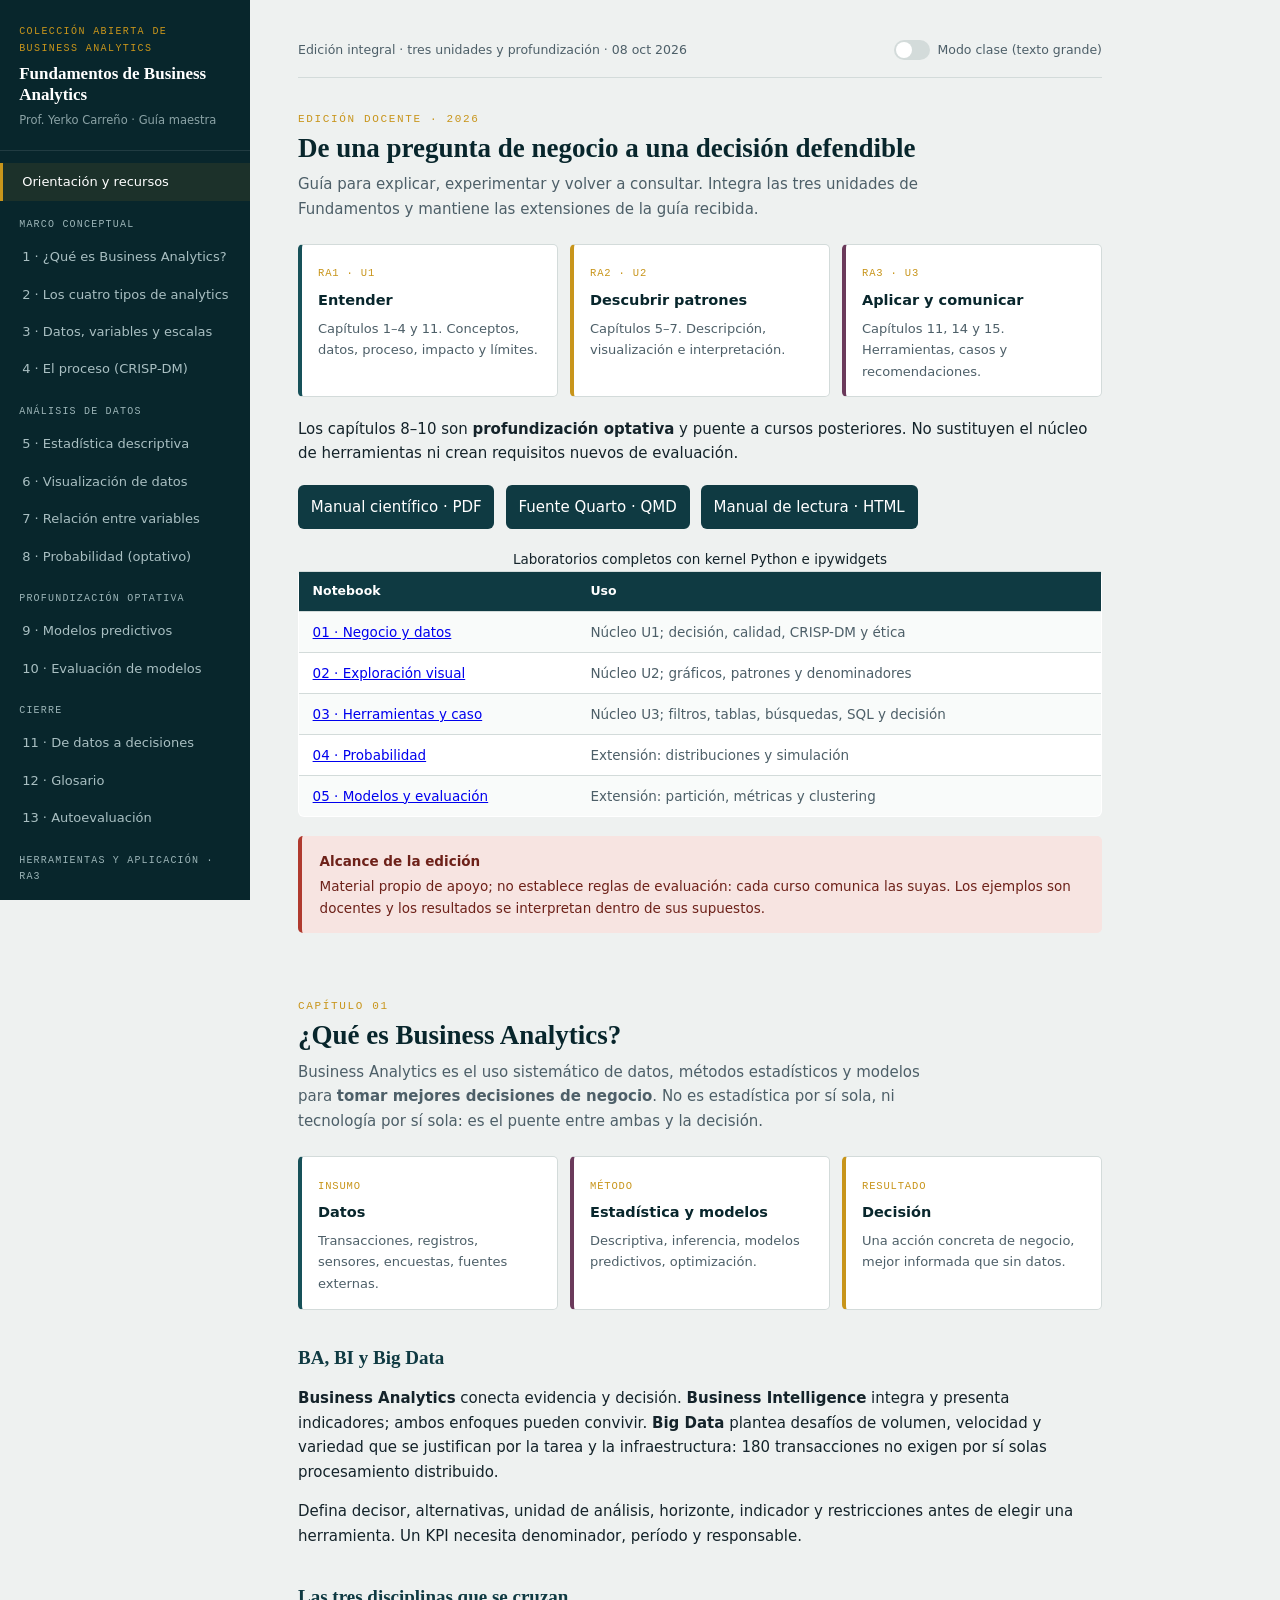
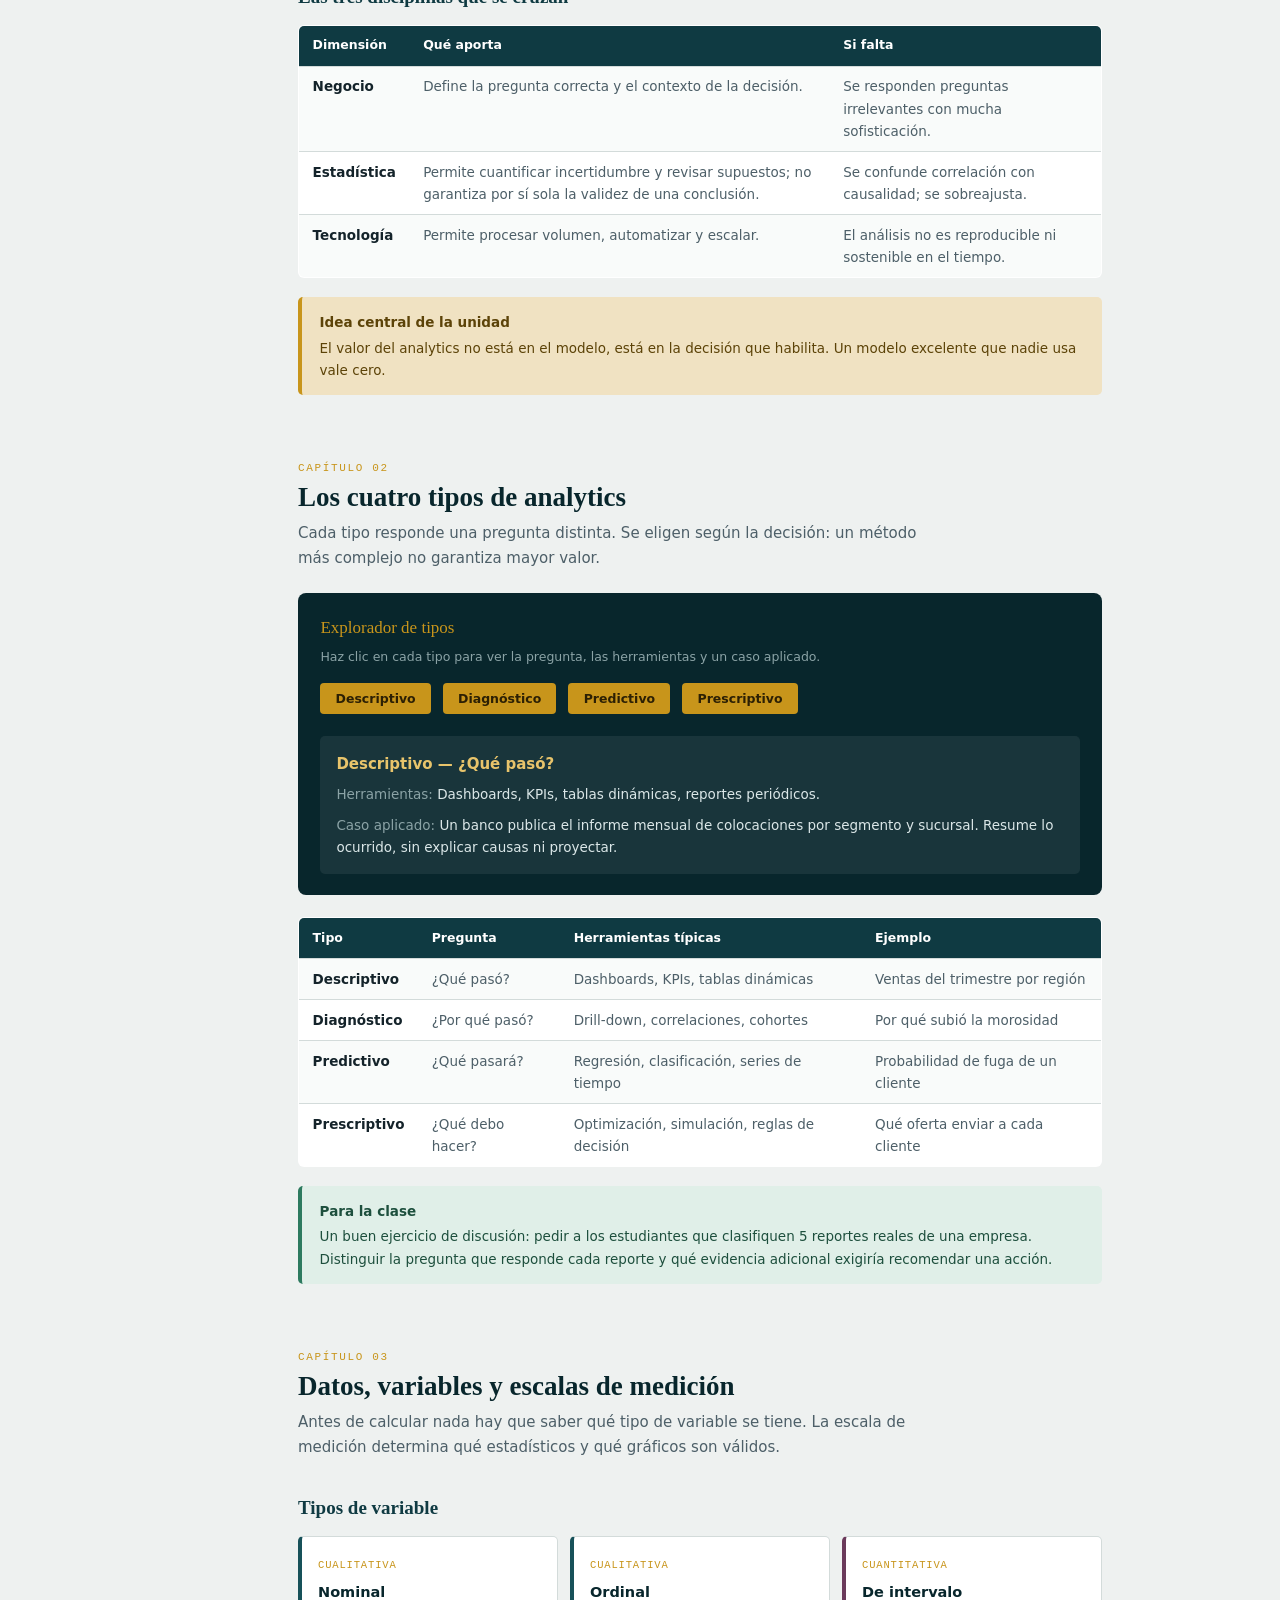
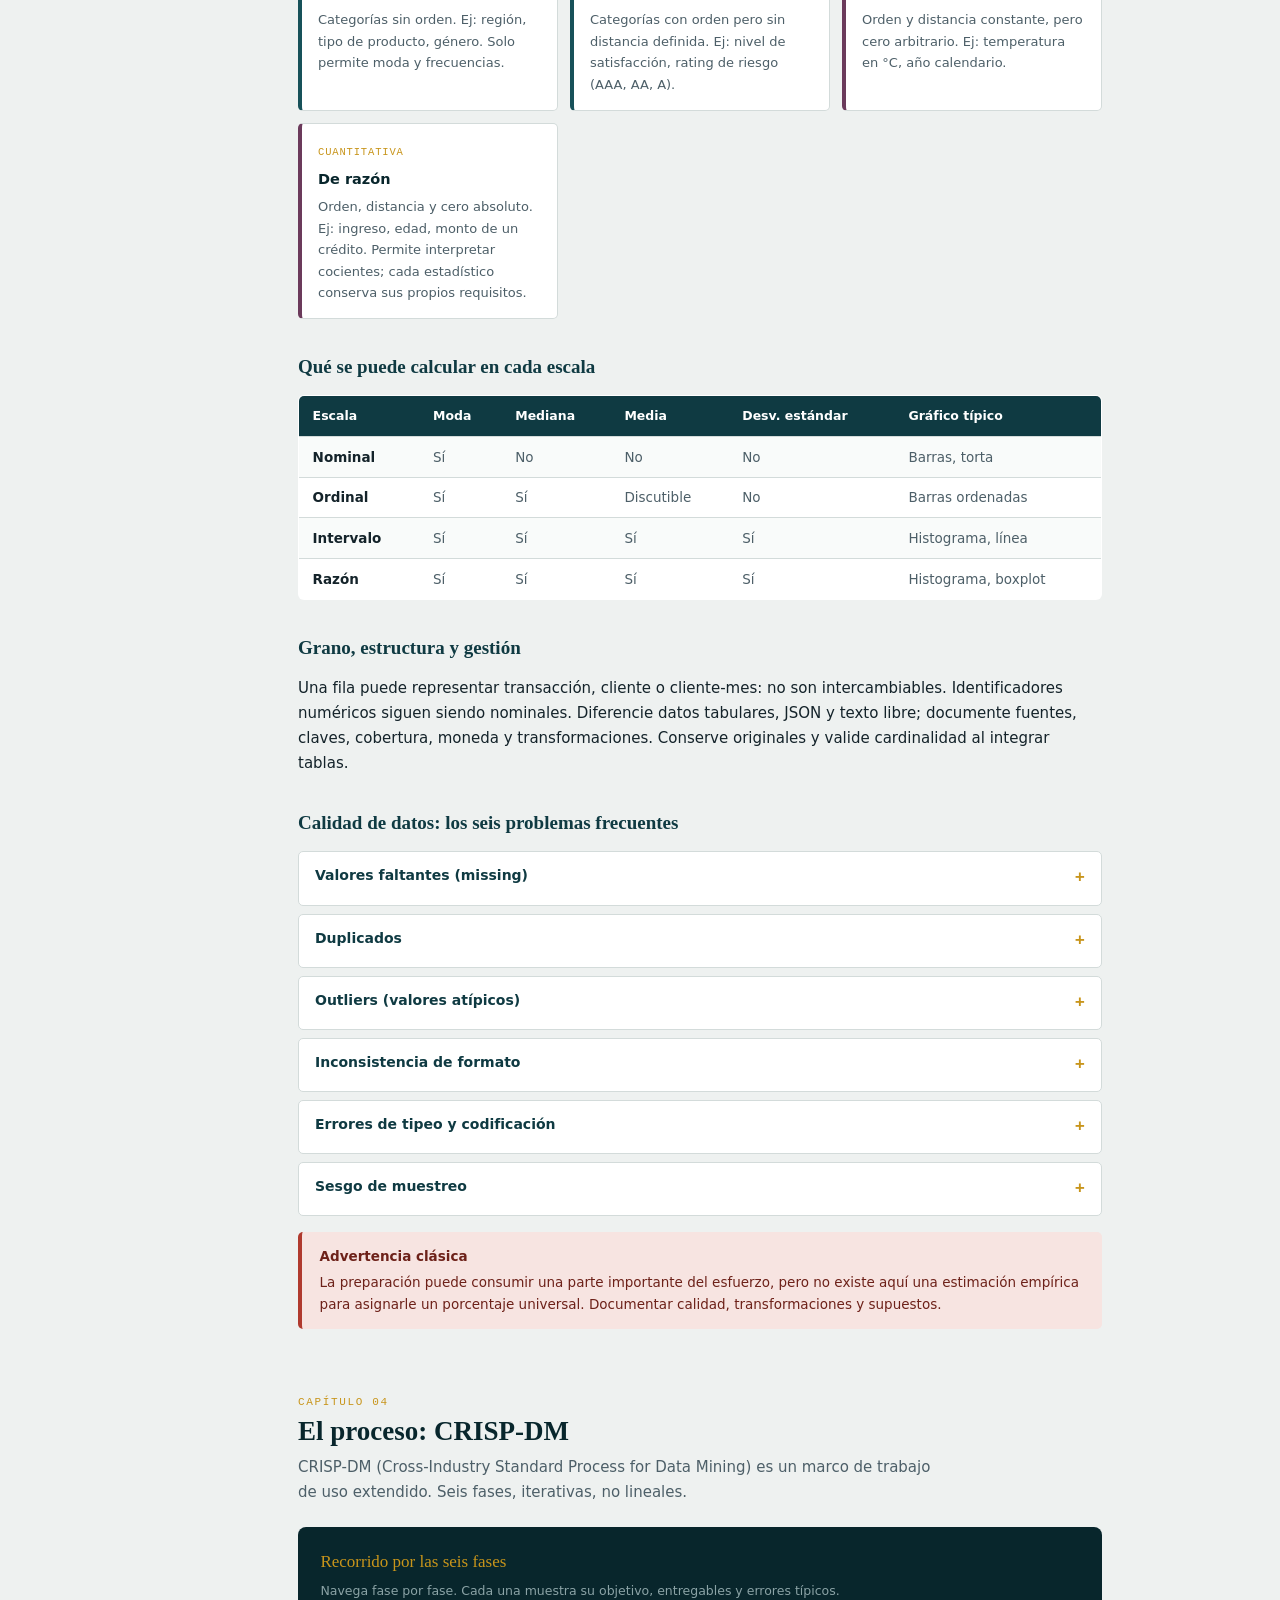
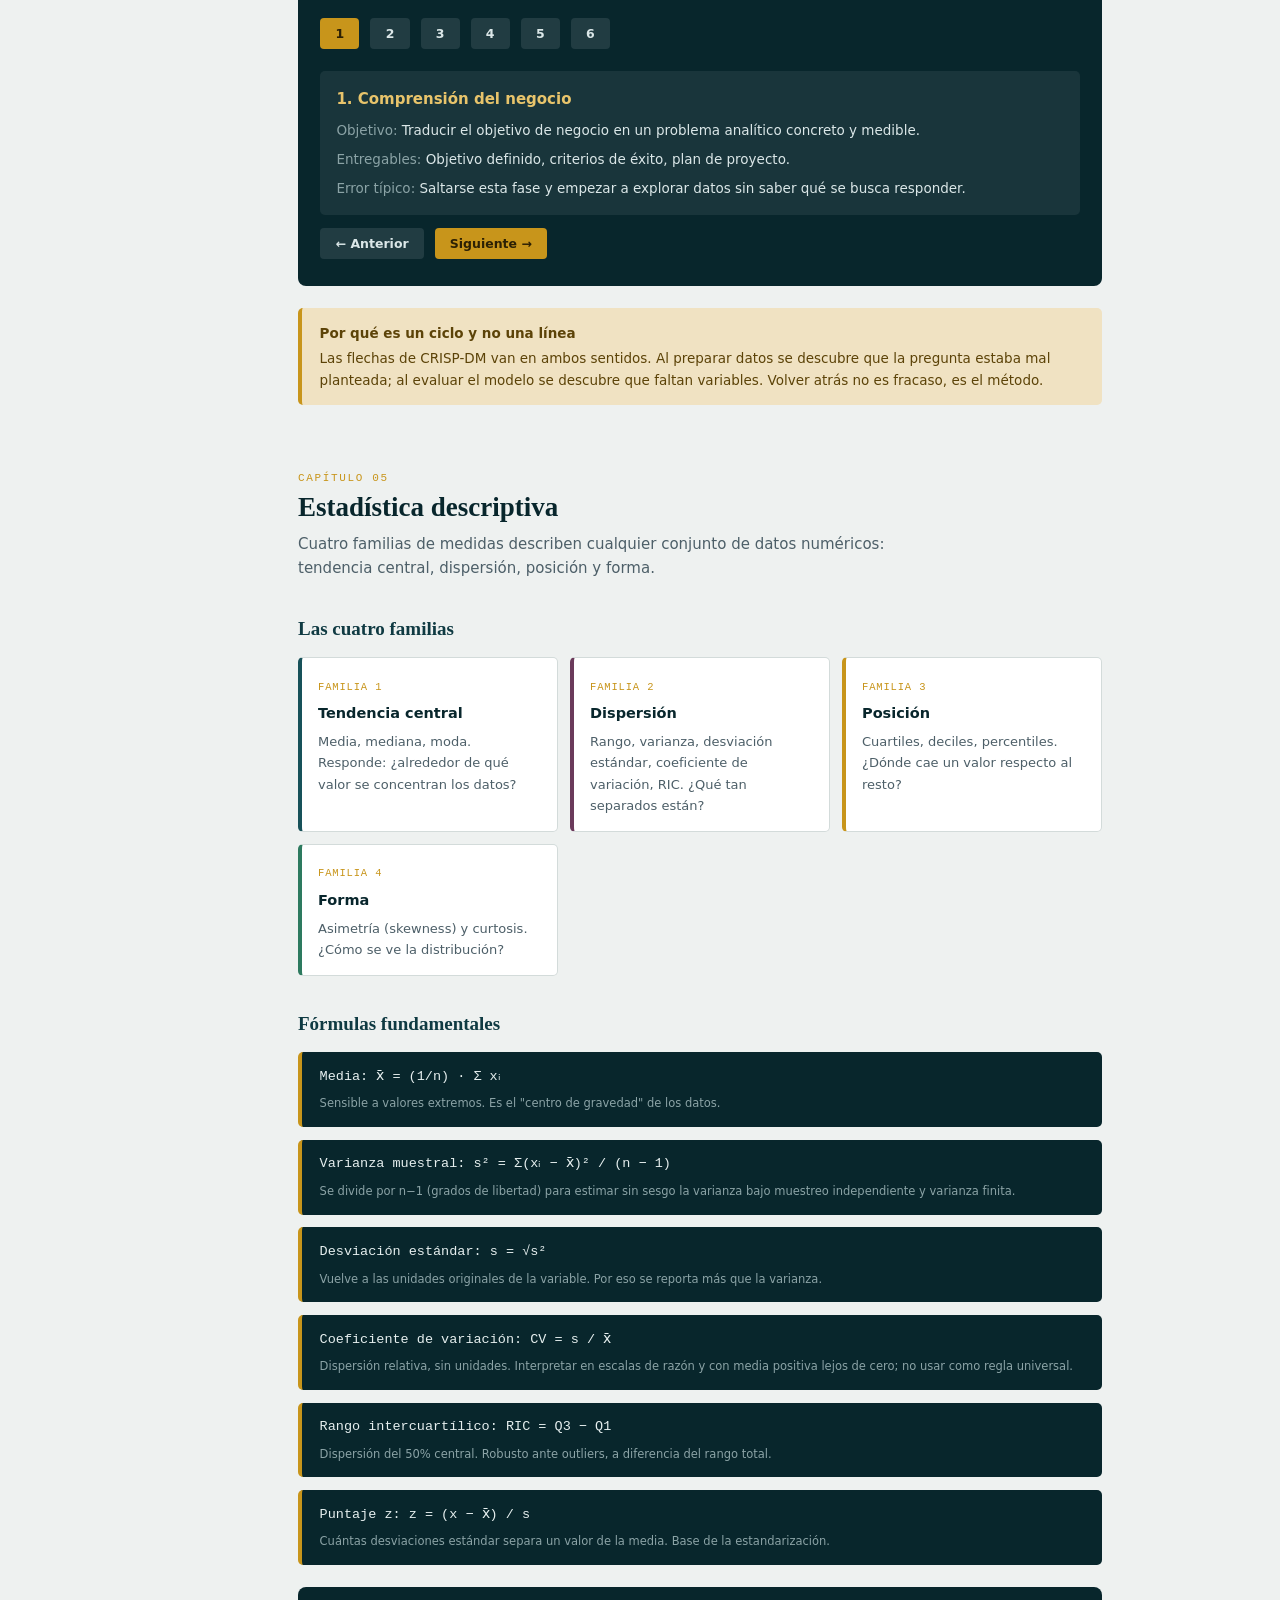
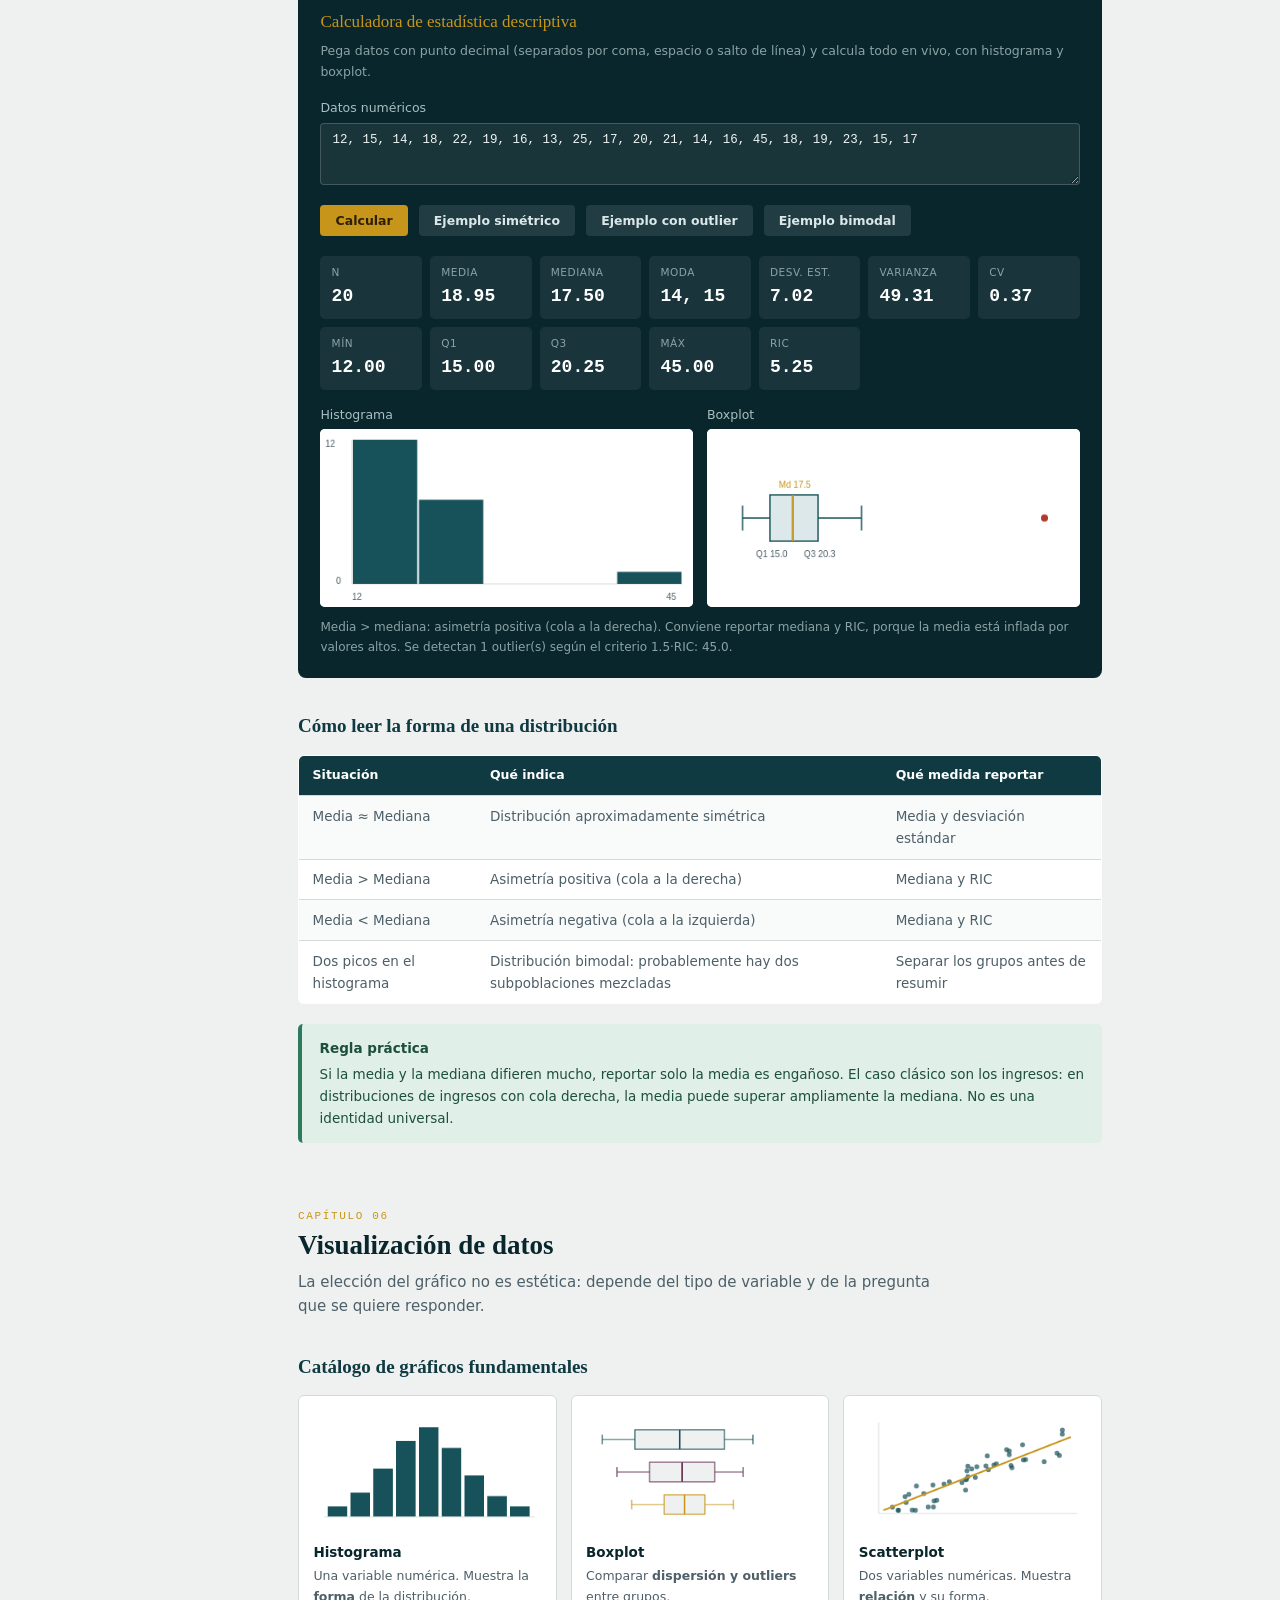
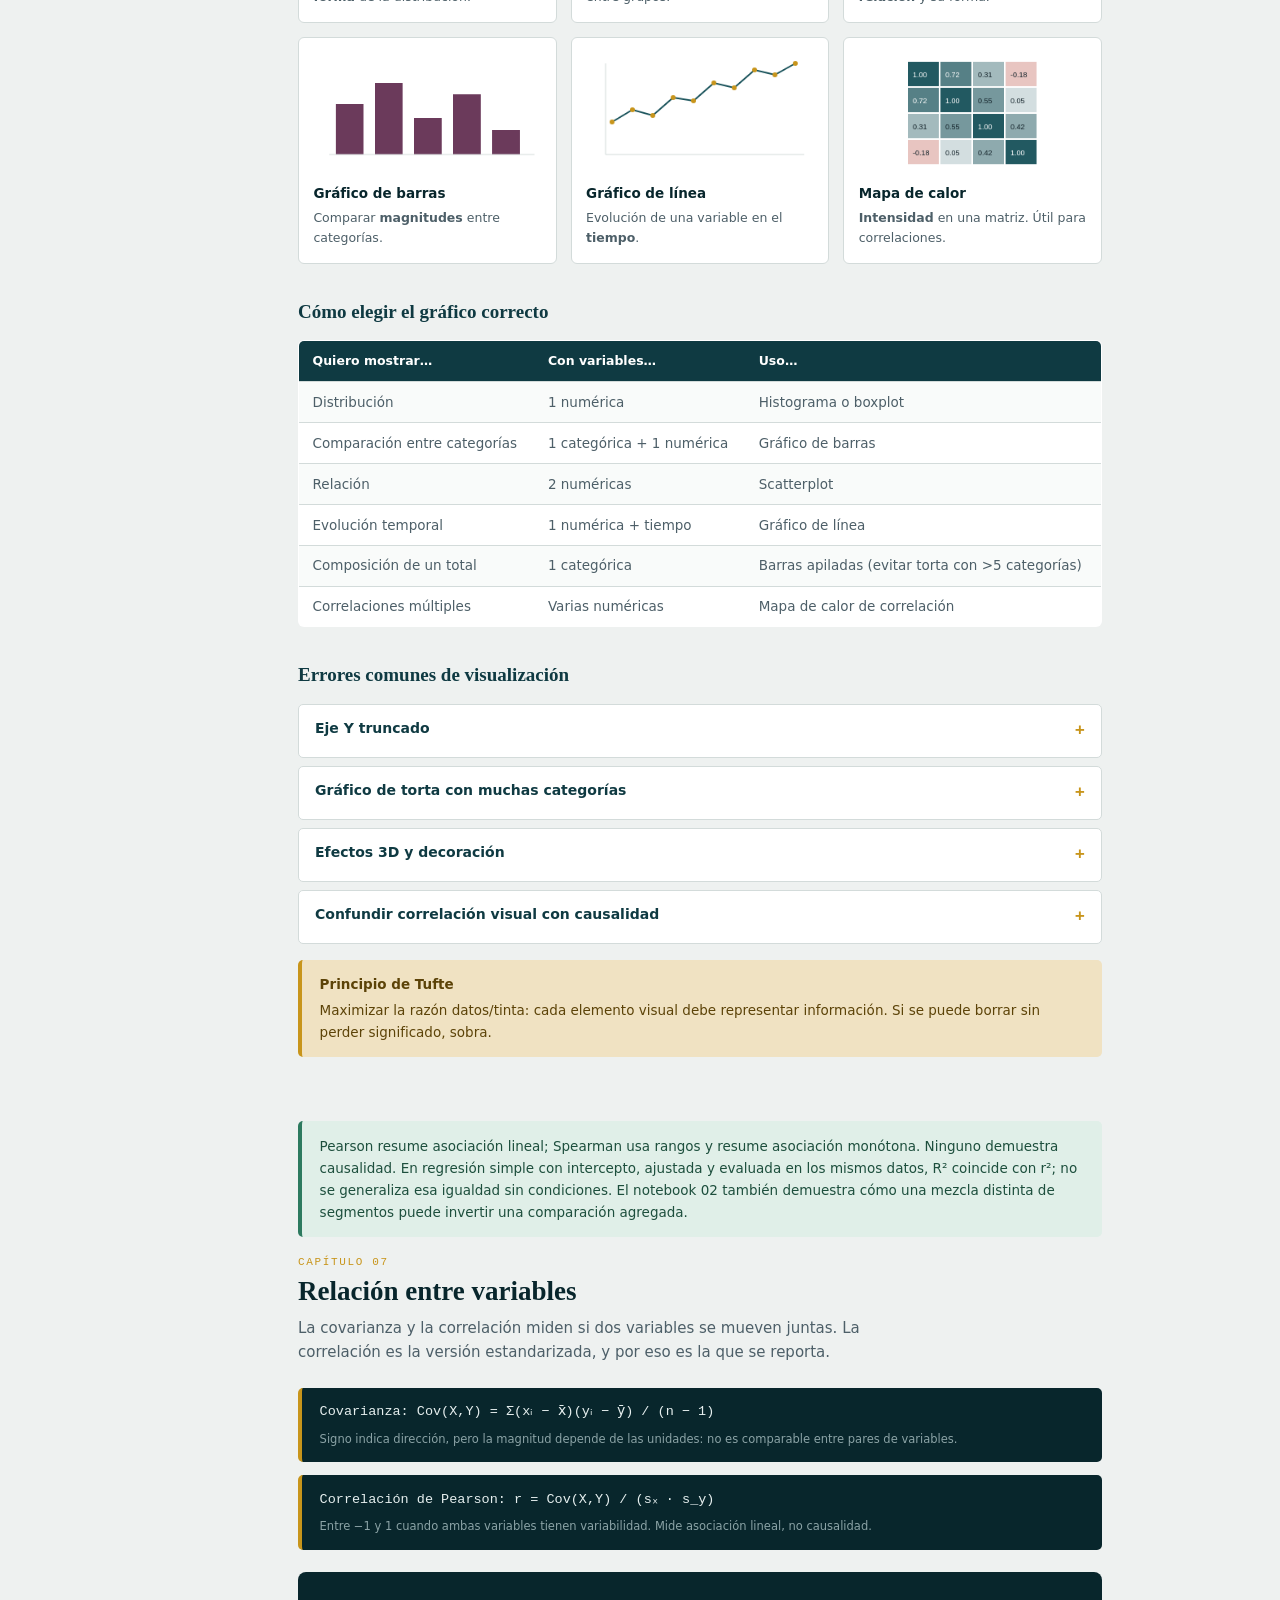
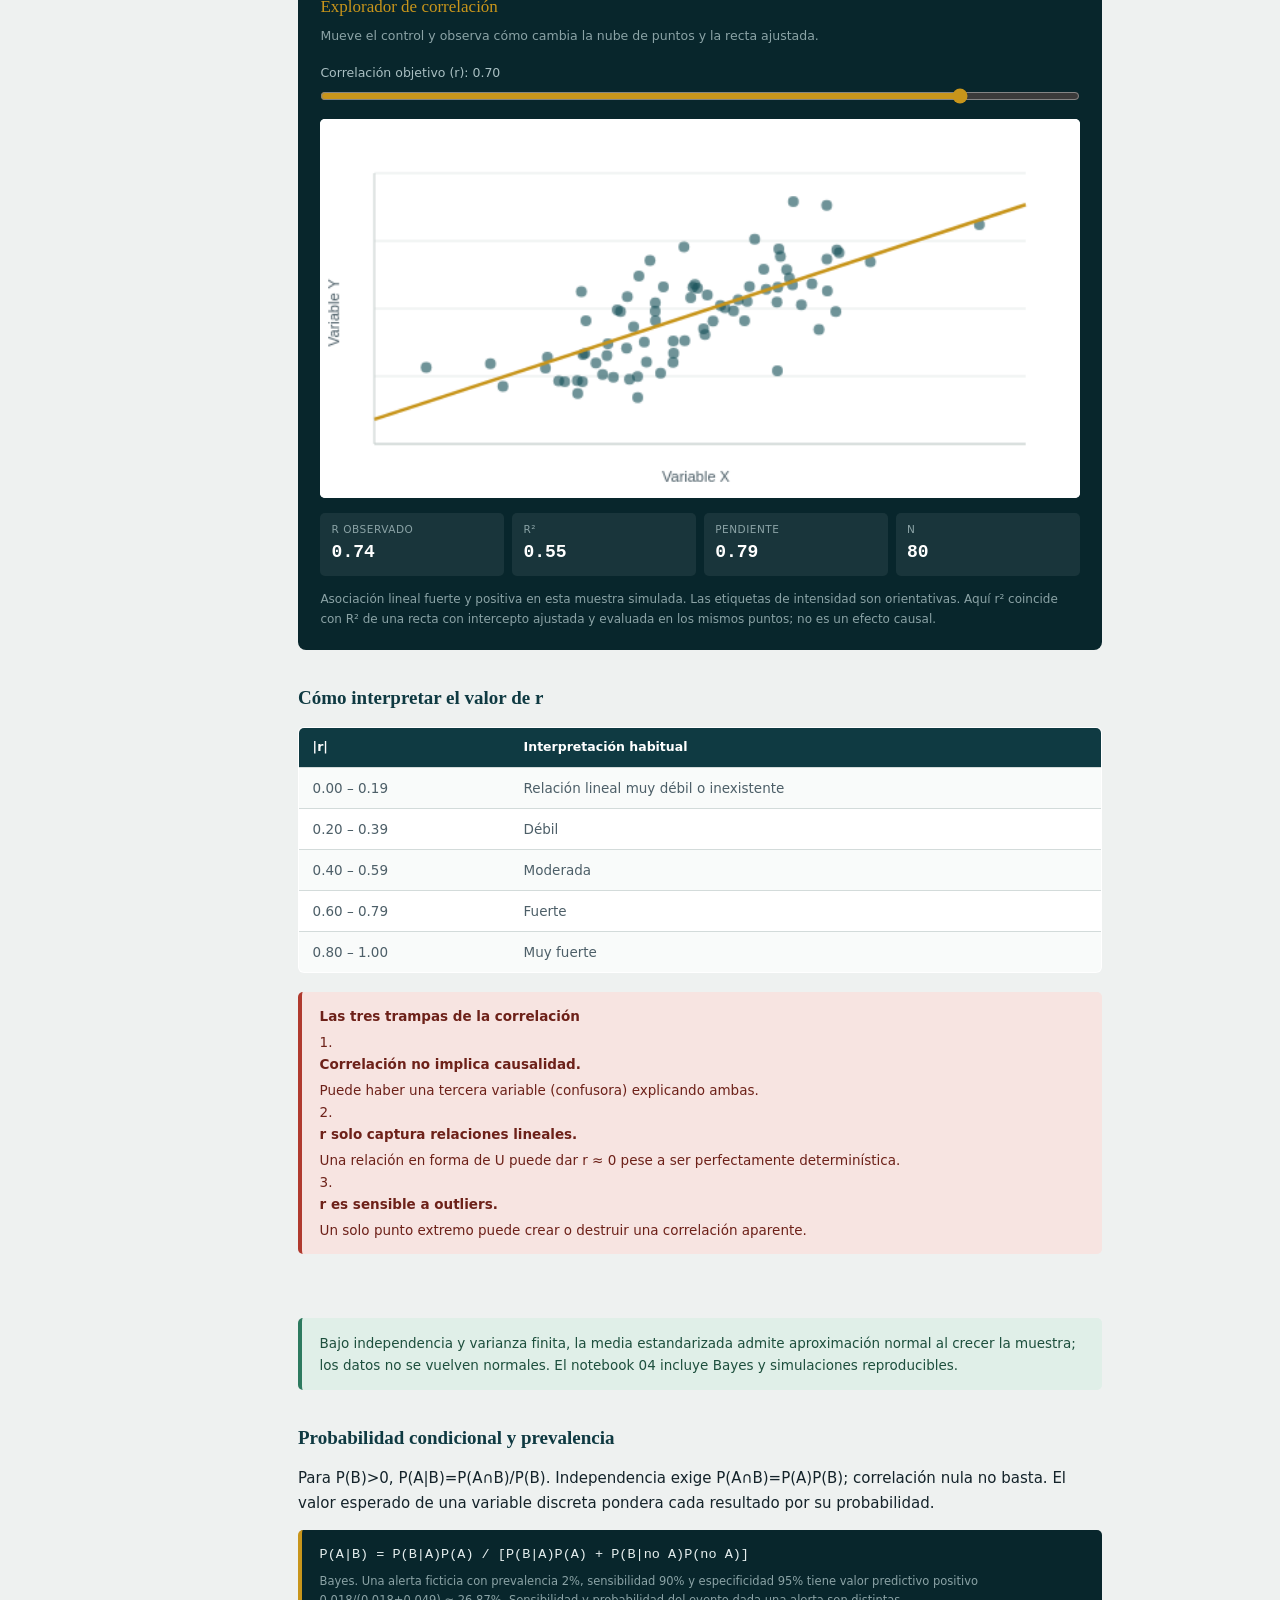
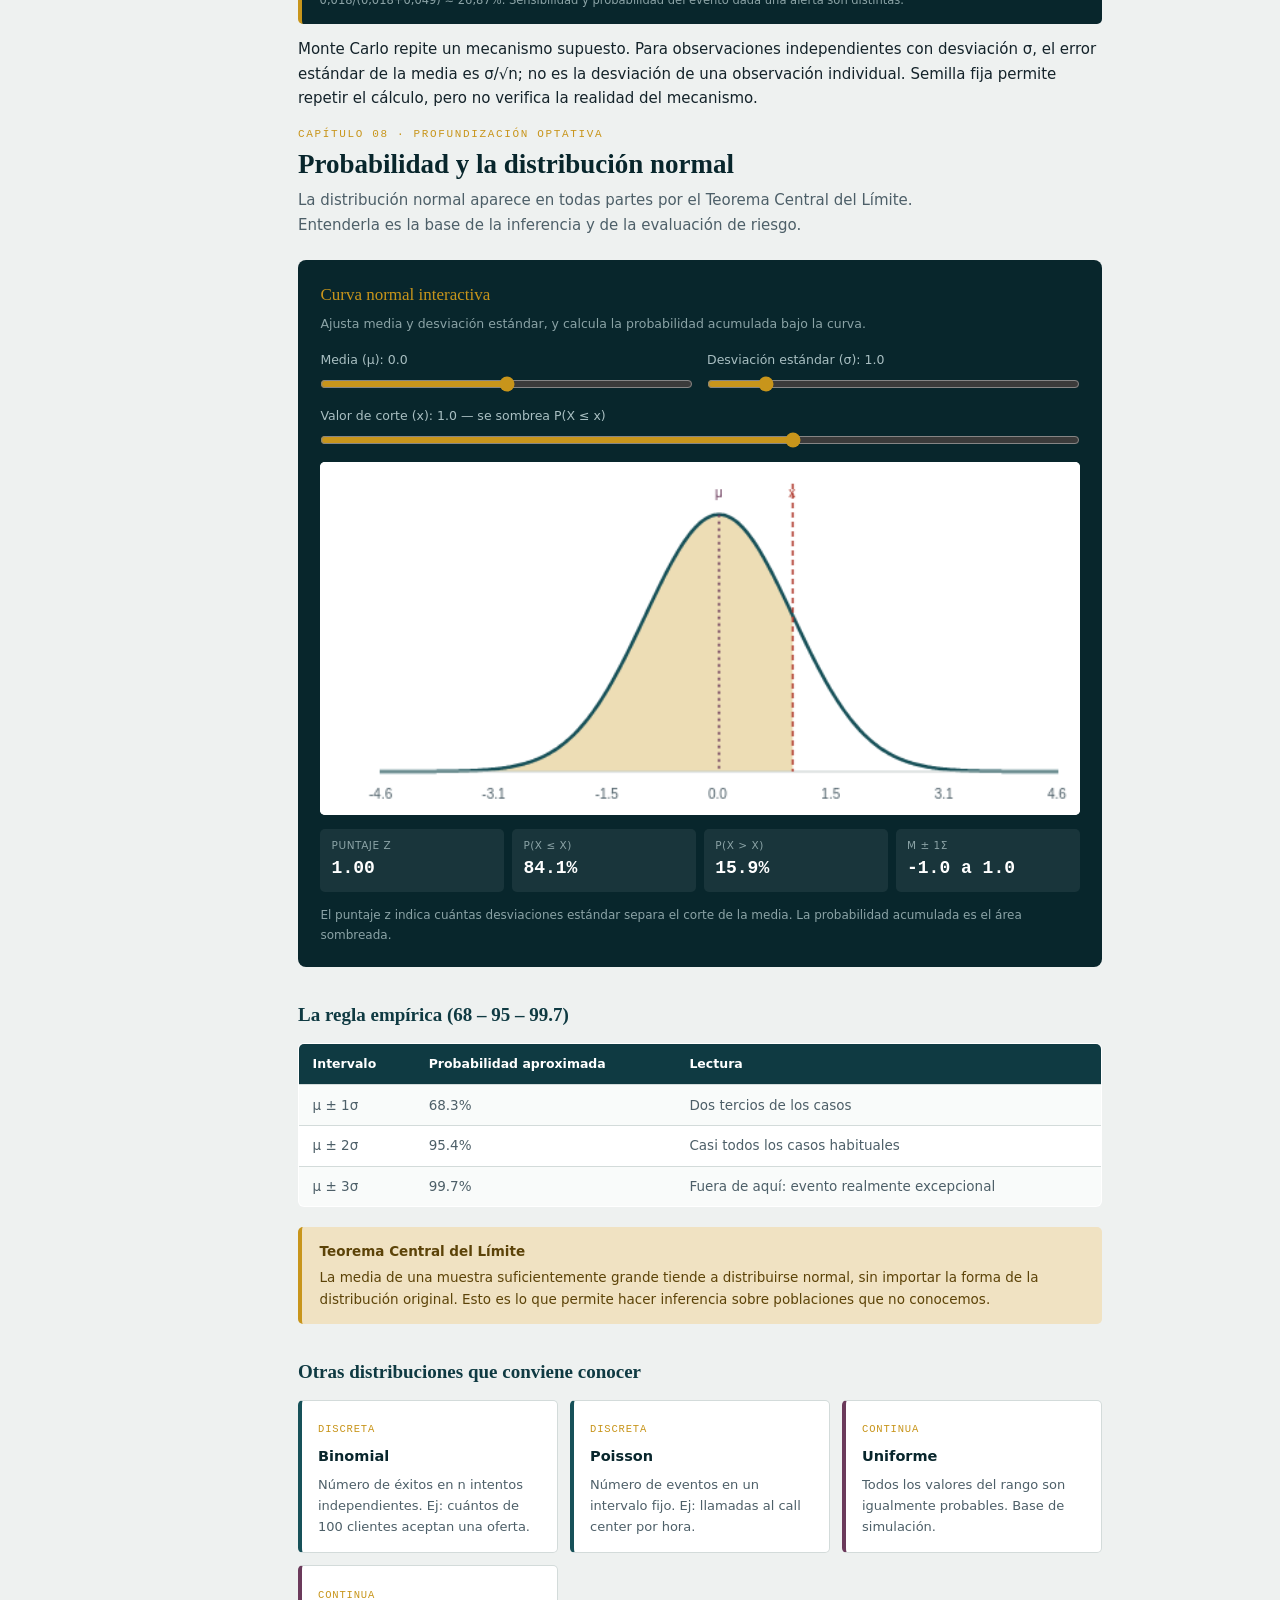
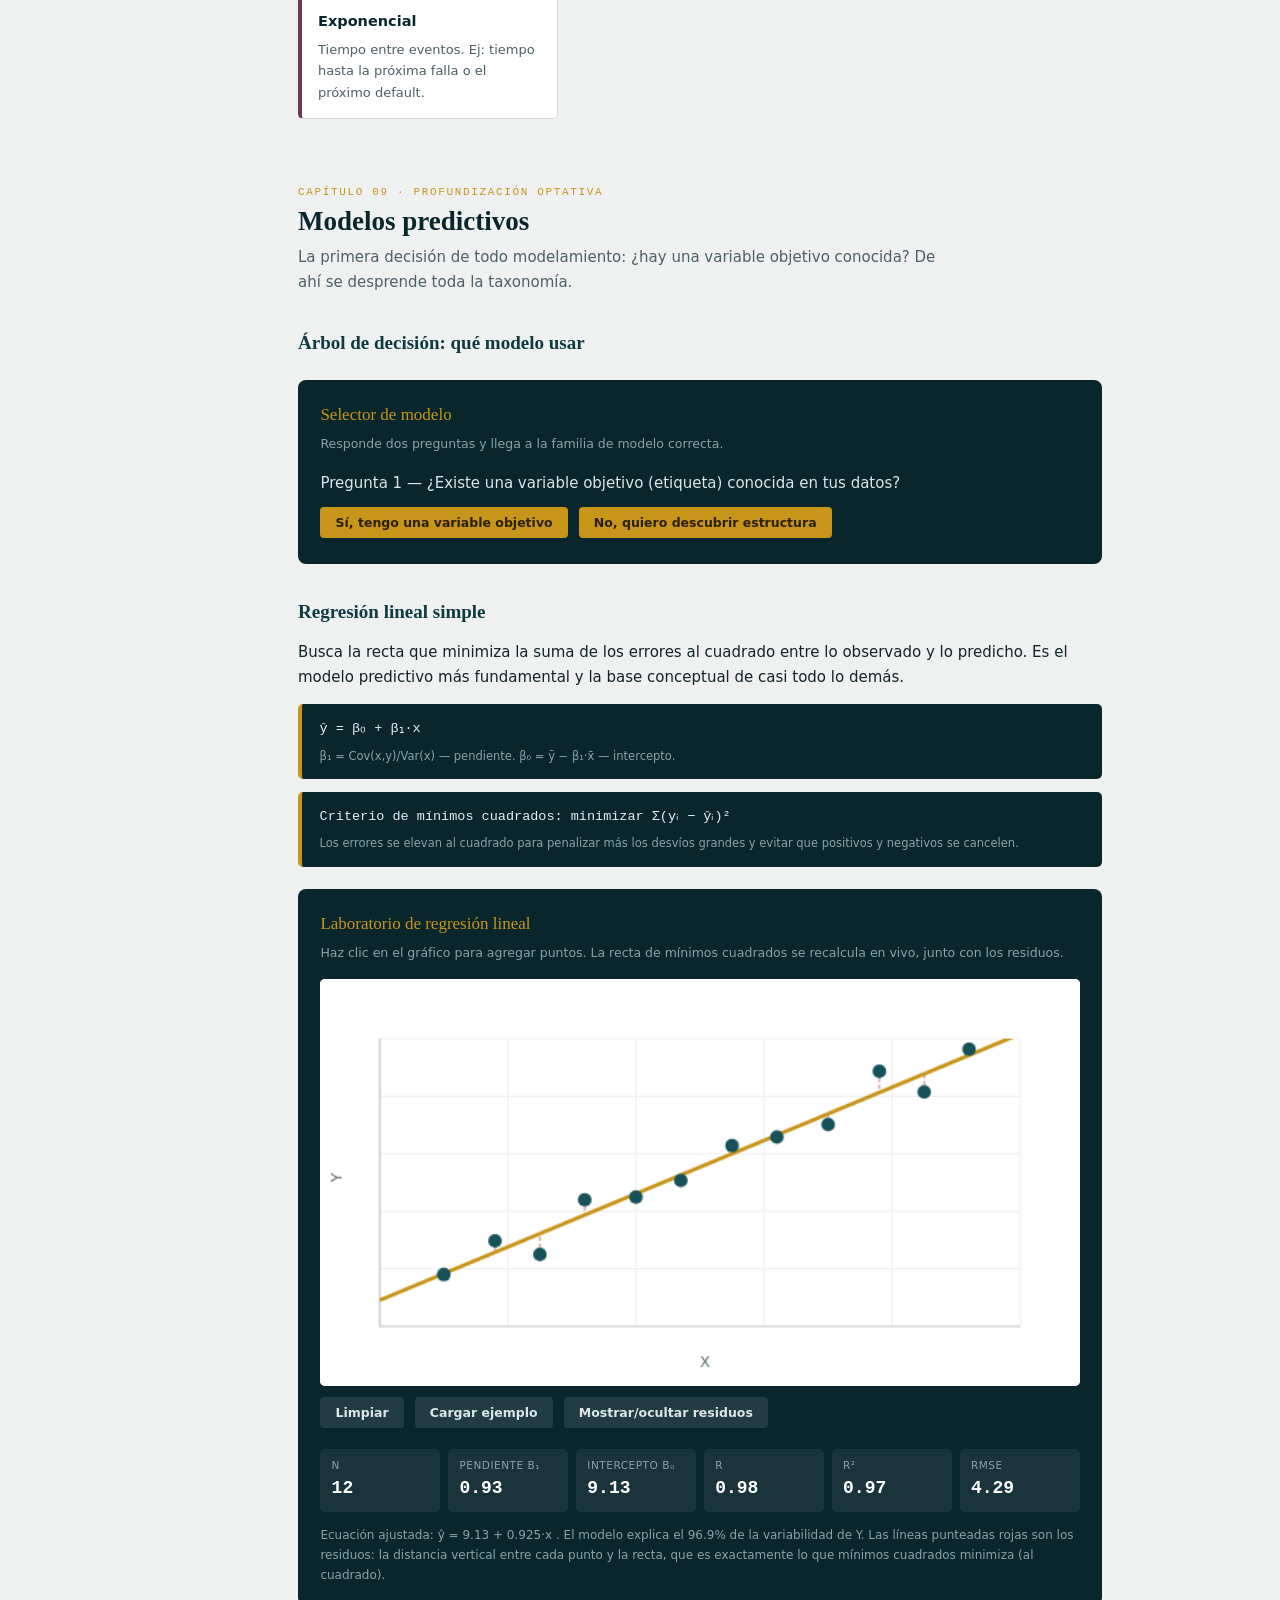
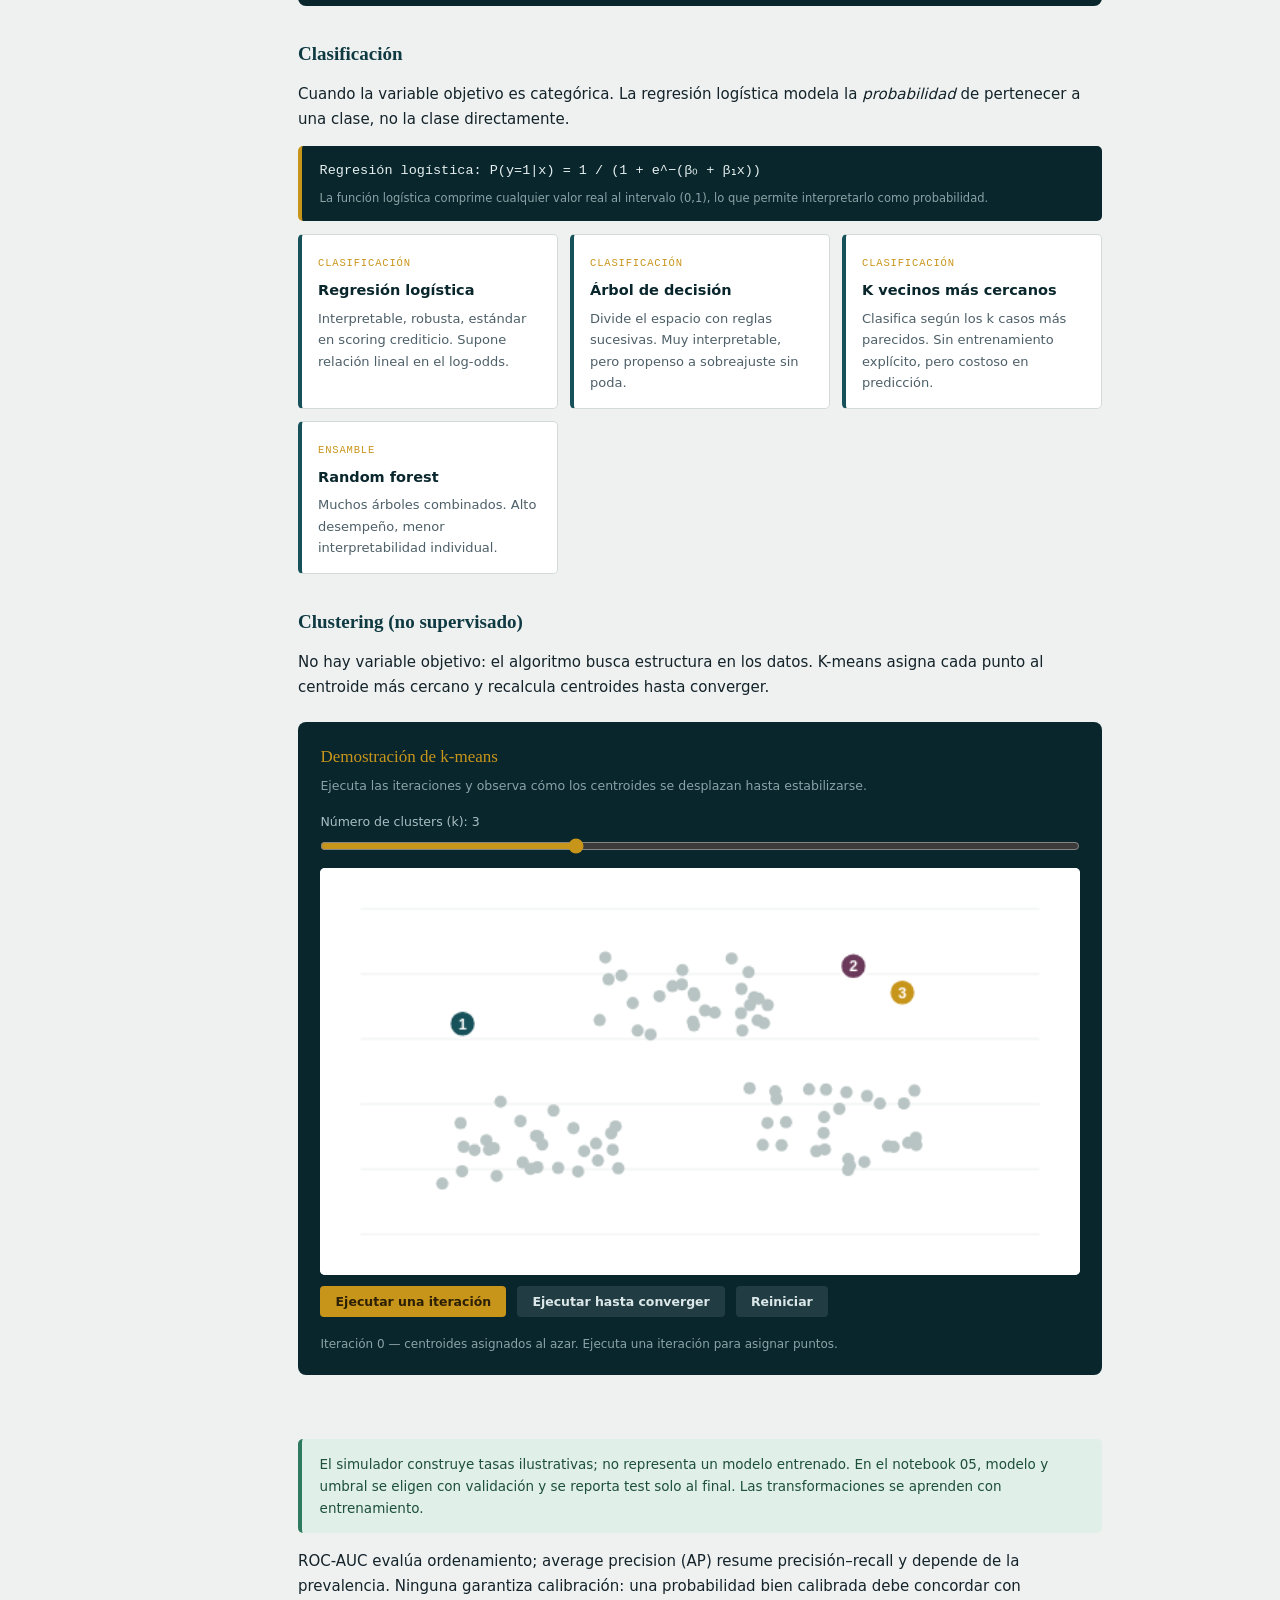
==== 01_Fundamentos_Business_Analytics/guia_maestra_ba.html @ d4f80ae6 "Publica la colección abierta de Business Analytics Cuatro cursos con guía maestra interactiva, manua" ====
<!DOCTYPE html>
<html lang="es">
<head>
<meta charset="UTF-8">
<meta name="viewport" content="width=device-width, initial-scale=1.0">
<title>Guía maestra — Fundamentos de Business Analytics</title>
<style>
:root{
  --petrol-900:#08262c;
  --petrol-800:#0f3a42;
  --petrol-700:#175159;
  --petrol-100:#dce8e9;
  --gold:#c8951b;
  --gold-soft:#f0e2c2;
  --plum:#6b3a5b;
  --plum-soft:#efe1ea;
  --green:#2d7a5f;
  --green-soft:#e0efe8;
  --red:#b03a2e;
  --red-soft:#f7e4e1;
  --paper:#eef1f0;
  --card:#ffffff;
  --ink:#14232a;
  --ink-soft:#4d5f68;
  --ink-faint:#7d8d95;
  --line:#d3dbda;
  --fh:'Iowan Old Style','Palatino Linotype','Book Antiqua',Georgia,serif;
  --fb:'Segoe UI',system-ui,-apple-system,Roboto,sans-serif;
  --fm:'SFMono-Regular',Consolas,'Courier New',monospace;
  --scale:1;
}
*{box-sizing:border-box;margin:0;padding:0;}
html{scroll-behavior:smooth;}
body{
  background:var(--paper);color:var(--ink);
  font-family:var(--fb);
  font-size:calc(15px * var(--scale));
  line-height:1.65;
}
body.clase{--scale:1.28;}

/* ---------- layout ---------- */
.shell{display:flex;min-height:100vh;}
aside{
  width:250px;flex-shrink:0;
  background:var(--petrol-900);color:#cfdcdd;
  position:sticky;top:0;height:100vh;overflow-y:auto;
  padding:1.5rem 0;
}
aside .brand{padding:0 1.2rem 1.2rem;border-bottom:1px solid rgba(255,255,255,.1);margin-bottom:.8rem;}
aside .brand .uni{font-family:var(--fm);font-size:10px;letter-spacing:.14em;text-transform:uppercase;color:var(--gold);}
aside .brand h1{font-family:var(--fh);font-size:17px;color:#fff;font-weight:600;line-height:1.25;margin-top:.35rem;}
aside .brand .prof{font-size:11.5px;color:#8ba3a6;margin-top:.4rem;}
aside nav a{
  display:block;padding:.5rem 1.2rem;color:#a9bfc2;text-decoration:none;
  font-size:13px;border-left:3px solid transparent;transition:all .12s;
}
aside nav a:hover{background:rgba(255,255,255,.05);color:#fff;}
aside nav a.active{border-left-color:var(--gold);color:#fff;background:rgba(200,149,27,.1);}
aside nav .grp{font-family:var(--fm);font-size:10px;letter-spacing:.12em;text-transform:uppercase;color:#5f7a7e;padding:1rem 1.2rem .3rem;}

main{flex:1;min-width:0;padding:2.5rem 3rem 6rem;max-width:900px;}
.topbar{
  display:flex;justify-content:space-between;align-items:center;
  margin-bottom:2rem;padding-bottom:1rem;border-bottom:1px solid var(--line);
}
.toggle{display:flex;align-items:center;gap:8px;font-size:12.5px;color:var(--ink-soft);cursor:pointer;user-select:none;}
.toggle input{width:36px;height:20px;appearance:none;background:var(--line);border-radius:10px;position:relative;cursor:pointer;transition:.2s;}
.toggle input:checked{background:var(--petrol-800);}
.toggle input::after{content:'';position:absolute;width:16px;height:16px;background:#fff;border-radius:50%;top:2px;left:2px;transition:.2s;}
.toggle input:checked::after{transform:translateX(16px);}

section.chapter{margin-bottom:4rem;scroll-margin-top:1.5rem;}
.chapter-head{margin-bottom:1.4rem;}
.chapter-head .num{font-family:var(--fm);font-size:11px;letter-spacing:.15em;color:var(--gold);text-transform:uppercase;}
.chapter-head h2{font-family:var(--fh);font-size:calc(27px * var(--scale));color:var(--petrol-900);font-weight:600;line-height:1.2;margin-top:.25rem;}
.chapter-head .sub{color:var(--ink-soft);margin-top:.5rem;max-width:640px;}
h3.sec{font-family:var(--fh);font-size:calc(19px * var(--scale));color:var(--petrol-800);margin:2rem 0 .8rem;}
h4.mini{font-size:calc(14.5px * var(--scale));color:var(--petrol-800);margin:1.2rem 0 .5rem;font-weight:600;}
p{margin-bottom:.9rem;color:var(--ink);}
p.muted{color:var(--ink-soft);}
ul.bul{margin:0 0 1rem 1.2rem;color:var(--ink-soft);}
ul.bul li{margin-bottom:.35rem;}

/* ---------- components ---------- */
.card{background:var(--card);border:1px solid var(--line);border-radius:6px;padding:1.1rem 1.25rem;}
.grid2{display:grid;grid-template-columns:repeat(auto-fit,minmax(240px,1fr));gap:12px;margin-bottom:1.2rem;}
.grid3{display:grid;grid-template-columns:repeat(auto-fit,minmax(180px,1fr));gap:12px;margin-bottom:1.2rem;}
.tile{background:var(--card);border:1px solid var(--line);border-left:4px solid var(--petrol-700);border-radius:5px;padding:.9rem 1rem;}
.tile .tag{font-family:var(--fm);font-size:10.5px;letter-spacing:.08em;color:var(--gold);text-transform:uppercase;}
.tile h4{font-size:calc(14.5px * var(--scale));color:var(--petrol-900);margin:.3rem 0 .3rem;}
.tile p{font-size:calc(13px * var(--scale));color:var(--ink-soft);margin:0;}
.tile.plum{border-left-color:var(--plum);}
.tile.gold{border-left-color:var(--gold);}
.tile.green{border-left-color:var(--green);}

table.data{width:100%;border-collapse:collapse;font-size:calc(13.5px * var(--scale));margin-bottom:1.2rem;background:var(--card);border:1px solid var(--line);border-radius:6px;overflow:hidden;}
table.data th{background:var(--petrol-800);color:#fff;text-align:left;padding:.6rem .85rem;font-weight:600;font-size:calc(12.5px * var(--scale));}
table.data td{padding:.55rem .85rem;border-top:1px solid var(--line);color:var(--ink-soft);vertical-align:top;}
table.data tr:nth-child(even) td{background:#f9fbfa;}
table.data td strong{color:var(--ink);}

.formula{
  background:var(--petrol-900);color:#e6efef;font-family:var(--fm);
  padding:.85rem 1.1rem;border-radius:5px;font-size:calc(13.5px * var(--scale));
  margin:.8rem 0;overflow-x:auto;border-left:4px solid var(--gold);
}
.formula .note{display:block;color:#8ba3a6;font-size:calc(11.5px * var(--scale));margin-top:.4rem;font-family:var(--fb);}

.callout{border-radius:5px;padding:.85rem 1.1rem;font-size:calc(13.5px * var(--scale));margin:1rem 0;border-left:4px solid;}
.callout.key{background:var(--gold-soft);border-color:var(--gold);color:#5c4308;}
.callout.warn{background:var(--red-soft);border-color:var(--red);color:#6d2119;}
.callout.tip{background:var(--green-soft);border-color:var(--green);color:#1d4f3d;}
.callout strong{display:block;margin-bottom:.2rem;}

details.acc{background:var(--card);border:1px solid var(--line);border-radius:5px;margin-bottom:8px;}
details.acc summary{padding:.75rem 1rem;cursor:pointer;font-weight:600;font-size:calc(14px * var(--scale));color:var(--petrol-800);list-style:none;display:flex;justify-content:space-between;}
details.acc summary::-webkit-details-marker{display:none;}
details.acc summary::after{content:'+';font-family:var(--fm);color:var(--gold);font-size:17px;}
details.acc[open] summary::after{content:'−';}
details.acc .bd{padding:.2rem 1rem 1rem;font-size:calc(13.5px * var(--scale));color:var(--ink-soft);border-top:1px solid var(--line);padding-top:.75rem;}

/* interactive lab */
.lab{background:var(--petrol-900);border-radius:8px;padding:1.3rem 1.4rem;margin:1.4rem 0;color:#dbe7e8;}
.lab .lab-h{font-family:var(--fh);font-size:calc(17px * var(--scale));color:var(--gold);margin-bottom:.3rem;}
.lab .lab-s{font-size:calc(12.5px * var(--scale));color:#8ba3a6;margin-bottom:1rem;}
.lab label{display:block;font-size:calc(12.5px * var(--scale));color:#a9bfc2;margin-bottom:.25rem;}
.lab input[type=range]{width:100%;accent-color:var(--gold);margin-bottom:.9rem;}
.lab textarea,.lab input[type=text],.lab select{
  width:100%;background:rgba(255,255,255,.07);border:1px solid rgba(255,255,255,.18);
  color:#eef4f4;border-radius:4px;padding:.55rem .7rem;font-family:var(--fm);
  font-size:calc(12.5px * var(--scale));margin-bottom:.8rem;
}
.lab button{
  background:var(--gold);color:#2c2004;border:none;border-radius:4px;
  padding:.5rem .95rem;font-size:calc(12.5px * var(--scale));font-weight:600;
  cursor:pointer;font-family:var(--fb);margin-right:6px;margin-bottom:6px;
}
.lab button.ghost{background:rgba(255,255,255,.1);color:#dbe7e8;}
.lab canvas{background:#fff;border-radius:5px;display:block;width:100%;max-width:100%;}
.stats{display:grid;grid-template-columns:repeat(auto-fit,minmax(92px,1fr));gap:8px;margin:.9rem 0;}
.stat{background:rgba(255,255,255,.07);border-radius:5px;padding:.5rem .7rem;}
.stat .k{font-size:calc(10.5px * var(--scale));color:#8ba3a6;text-transform:uppercase;letter-spacing:.05em;}
.stat .v{font-size:calc(18px * var(--scale));font-weight:600;color:#fff;font-family:var(--fm);}
.lab .hint{font-size:calc(12px * var(--scale));color:#8ba3a6;margin-top:.7rem;}
.lab .row{display:flex;gap:14px;flex-wrap:wrap;}
.lab .row>div{flex:1;min-width:150px;}

.chartgrid{display:grid;grid-template-columns:repeat(auto-fit,minmax(230px,1fr));gap:14px;margin-bottom:1.2rem;}
.chartcard{background:var(--card);border:1px solid var(--line);border-radius:6px;padding:.9rem;}
.chartcard canvas{width:100%;display:block;background:#fff;}
.chartcard h4{font-size:calc(13.5px * var(--scale));color:var(--petrol-900);margin:.5rem 0 .2rem;}
.chartcard p{font-size:calc(12.5px * var(--scale));color:var(--ink-soft);margin:0;}

/* quiz */
#quiz-root button{
  font-family:var(--fb);background:var(--card);border:1px solid var(--line);border-radius:4px;
  padding:.65rem .9rem;font-size:calc(13.5px * var(--scale));color:var(--ink);cursor:pointer;text-align:left;
}
#quiz-root button:hover{border-color:var(--gold);}
#quiz-root button.primary{background:var(--petrol-800);color:#fff;border-color:var(--petrol-800);font-weight:600;}
.ptrack{height:5px;background:var(--line);border-radius:3px;overflow:hidden;margin:.7rem 0 1.1rem;}
.pfill{height:100%;background:var(--gold);transition:width .3s;}

.glosario dt{font-weight:600;color:var(--petrol-800);margin-top:.7rem;font-size:calc(14px * var(--scale));}
.glosario dd{color:var(--ink-soft);font-size:calc(13.5px * var(--scale));margin-left:0;}

footer.pie{margin-top:3rem;padding-top:1.4rem;border-top:1px solid var(--line);font-size:calc(12px * var(--scale));color:var(--ink-faint);}

@media(max-width:900px){
  .shell{flex-direction:column;}
  aside{width:100%;height:auto;position:relative;}
  aside nav{display:flex;flex-wrap:wrap;gap:2px;padding:0 .8rem;}
  aside nav a{border-left:none;border-bottom:2px solid transparent;padding:.4rem .7rem;font-size:12px;}
  aside nav a.active{border-left:none;border-bottom-color:var(--gold);}
  aside nav .grp{display:none;}
  main{padding:1.5rem 1.2rem 4rem;}
}
@media print{aside{display:none;}main{max-width:100%;}}

.resource-links{display:flex;gap:.7rem;flex-wrap:wrap;margin:1.2rem 0}.resource-links a{padding:.6rem .8rem;background:#0f3a42;color:#fff;border-radius:6px;text-decoration:none}
.fba-controls{display:flex;flex-wrap:wrap;gap:1rem;margin-bottom:1rem}.fba-controls select{display:block;min-width:130px;padding:.5rem;border-radius:4px}
.lab table{width:100%;color:#fff;border-collapse:collapse;margin:1rem 0}.lab th,.lab td{padding:.5rem;text-align:right;border-bottom:1px solid #49666b}.lab th:first-child,.lab td:first-child{text-align:left}
aside nav .grp{color:#9bb4b7}.lab p{color:#dce8e9}a:focus-visible,button:focus-visible,input:focus-visible,select:focus-visible{outline:3px solid #c8951b;outline-offset:3px}
@media(max-width:700px){main{padding:1.2rem}.grid3{grid-template-columns:1fr}table{display:block;overflow-x:auto}.fba-controls{flex-direction:column}.topbar{gap:1rem;flex-wrap:wrap}}
@media print{aside,.toggle{display:none}main{max-width:none;padding:0}.lab{break-inside:avoid}section.chapter{break-before:auto}a{color:#175159}}

</style>
</head>
<body>
<div class="shell">

<aside>
  <div class="brand">
    <div class="uni">Colección abierta de Business Analytics</div>
    <h1>Fundamentos de Business Analytics</h1>
    <div class="prof">Prof. Yerko Carreño · Guía maestra</div>
  </div>
  <nav id="nav" aria-label="Capítulos de la guía">
    <a href="#inicio">Orientación y recursos</a>
    <div class="grp">Marco conceptual</div>
    <a href="#c1">1 · ¿Qué es Business Analytics?</a>
    <a href="#c2">2 · Los cuatro tipos de analytics</a>
    <a href="#c3">3 · Datos, variables y escalas</a>
    <a href="#c4">4 · El proceso (CRISP-DM)</a>
    <div class="grp">Análisis de datos</div>
    <a href="#c5">5 · Estadística descriptiva</a>
    <a href="#c6">6 · Visualización de datos</a>
    <a href="#c7">7 · Relación entre variables</a>
    <a href="#c8">8 · Probabilidad (optativo)</a>
    <div class="grp">Profundización optativa</div>
    <a href="#c9">9 · Modelos predictivos</a>
    <a href="#c10">10 · Evaluación de modelos</a>
    <div class="grp">Cierre</div>
    <a href="#c11">11 · De datos a decisiones</a>
    <a href="#c12">12 · Glosario</a>
    <a href="#c13">13 · Autoevaluación</a>
    <div class="grp">Herramientas y aplicación · RA3</div>
    <a href="#c14">14 · Excel, pandas y SQL</a>
    <a href="#c15">15 · Casos y decisión</a>
    <a href="#c16">16 · Referencias y ruta docente</a>
  </nav>
</aside>

<main>
<div class="topbar">
  <div style="font-size:12.5px;color:var(--ink-soft);">Edición integral · tres unidades y profundización · 08 oct 2026</div>
  <label class="toggle"><input type="checkbox" id="clase-toggle"> Modo clase (texto grande)</label>
</div>

<section class="chapter" id="inicio">
<div class="chapter-head"><div class="num">Edición docente · 2026</div><h2>De una pregunta de negocio a una decisión defendible</h2>
<p class="sub">Guía para explicar, experimentar y volver a consultar. Integra las tres unidades de Fundamentos y mantiene las extensiones de la guía recibida.</p></div>
<div class="grid3">
<div class="tile"><span class="tag">RA1 · U1</span><h4>Entender</h4><p>Capítulos 1–4 y 11. Conceptos, datos, proceso, impacto y límites.</p></div>
<div class="tile gold"><span class="tag">RA2 · U2</span><h4>Descubrir patrones</h4><p>Capítulos 5–7. Descripción, visualización e interpretación.</p></div>
<div class="tile plum"><span class="tag">RA3 · U3</span><h4>Aplicar y comunicar</h4><p>Capítulos 11, 14 y 15. Herramientas, casos y recomendaciones.</p></div>
</div>
<p>Los capítulos 8–10 son <strong>profundización optativa</strong> y puente a cursos posteriores. No sustituyen el núcleo de herramientas ni crean requisitos nuevos de evaluación.</p>
<div class="resource-links"><a href="material_propio/FBA_manual_cientifico.pdf">Manual científico · PDF</a><a href="material_propio/FBA_manual_cientifico.qmd">Fuente Quarto · QMD</a><a href="material_propio/FBA_manual_cientifico.html">Manual de lectura · HTML</a></div>
<table class="data"><caption>Laboratorios completos con kernel Python e ipywidgets</caption><tr><th>Notebook</th><th>Uso</th></tr>
<tr><td><a href="notebooks/FBA_01_negocio_datos.ipynb">01 · Negocio y datos</a></td><td>Núcleo U1; decisión, calidad, CRISP-DM y ética</td></tr>
<tr><td><a href="notebooks/FBA_02_exploracion_visual.ipynb">02 · Exploración visual</a></td><td>Núcleo U2; gráficos, patrones y denominadores</td></tr>
<tr><td><a href="notebooks/FBA_03_herramientas_caso_integrador.ipynb">03 · Herramientas y caso</a></td><td>Núcleo U3; filtros, tablas, búsquedas, SQL y decisión</td></tr>
<tr><td><a href="notebooks/FBA_04_probabilidad_simulacion.ipynb">04 · Probabilidad</a></td><td>Extensión: distribuciones y simulación</td></tr>
<tr><td><a href="notebooks/FBA_05_modelos_evaluacion.ipynb">05 · Modelos y evaluación</a></td><td>Extensión: partición, métricas y clustering</td></tr></table>
<div class="callout warn"><strong>Alcance de la edición</strong>Material propio de apoyo; no establece reglas de evaluación: cada curso comunica las suyas. Los ejemplos son docentes y los resultados se interpretan dentro de sus supuestos.</div>
</section>
<!-- ============ 1 ============ -->
<section class="chapter" id="c1">
  <div class="chapter-head">
    <div class="num">Capítulo 01</div>
    <h2>¿Qué es Business Analytics?</h2>
    <p class="sub">Business Analytics es el uso sistemático de datos, métodos estadísticos y modelos para <strong>tomar mejores decisiones de negocio</strong>. No es estadística por sí sola, ni tecnología por sí sola: es el puente entre ambas y la decisión.</p>
  </div>

  <div class="grid3">
    <div class="tile"><span class="tag">Insumo</span><h4>Datos</h4><p>Transacciones, registros, sensores, encuestas, fuentes externas.</p></div>
    <div class="tile plum"><span class="tag">Método</span><h4>Estadística y modelos</h4><p>Descriptiva, inferencia, modelos predictivos, optimización.</p></div>
    <div class="tile gold"><span class="tag">Resultado</span><h4>Decisión</h4><p>Una acción concreta de negocio, mejor informada que sin datos.</p></div>
  </div>

  <h3 class="sec">BA, BI y Big Data</h3>
<p><strong>Business Analytics</strong> conecta evidencia y decisión. <strong>Business Intelligence</strong> integra y presenta indicadores; ambos enfoques pueden convivir. <strong>Big Data</strong> plantea desafíos de volumen, velocidad y variedad que se justifican por la tarea y la infraestructura: 180 transacciones no exigen por sí solas procesamiento distribuido.</p>
<p>Defina decisor, alternativas, unidad de análisis, horizonte, indicador y restricciones antes de elegir una herramienta. Un KPI necesita denominador, período y responsable.</p>
<h3 class="sec">Las tres disciplinas que se cruzan</h3>
  <table class="data">
    <tr><th>Dimensión</th><th>Qué aporta</th><th>Si falta</th></tr>
    <tr><td><strong>Negocio</strong></td><td>Define la pregunta correcta y el contexto de la decisión.</td><td>Se responden preguntas irrelevantes con mucha sofisticación.</td></tr>
    <tr><td><strong>Estadística</strong></td><td>Permite cuantificar incertidumbre y revisar supuestos; no garantiza por sí sola la validez de una conclusión.</td><td>Se confunde correlación con causalidad; se sobreajusta.</td></tr>
    <tr><td><strong>Tecnología</strong></td><td>Permite procesar volumen, automatizar y escalar.</td><td>El análisis no es reproducible ni sostenible en el tiempo.</td></tr>
  </table>

  <div class="callout key"><strong>Idea central de la unidad</strong>El valor del analytics no está en el modelo, está en la decisión que habilita. Un modelo excelente que nadie usa vale cero.</div>
</section>

<!-- ============ 2 ============ -->
<section class="chapter" id="c2">
  <div class="chapter-head">
    <div class="num">Capítulo 02</div>
    <h2>Los cuatro tipos de analytics</h2>
    <p class="sub">Cada tipo responde una pregunta distinta. Se eligen según la decisión: un método más complejo no garantiza mayor valor.</p>
  </div>

  <div class="lab">
    <div class="lab-h">Explorador de tipos</div>
    <div class="lab-s">Haz clic en cada tipo para ver la pregunta, las herramientas y un caso aplicado.</div>
    <div style="display:flex;gap:6px;flex-wrap:wrap;margin-bottom:1rem;">
      <button onclick="showTipo(0)">Descriptivo</button>
      <button onclick="showTipo(1)">Diagnóstico</button>
      <button onclick="showTipo(2)">Predictivo</button>
      <button onclick="showTipo(3)">Prescriptivo</button>
    </div>
    <div id="tipo-out" style="background:rgba(255,255,255,.07);border-radius:5px;padding:1rem;font-size:13.5px;"></div>
  </div>

  <table class="data">
    <tr><th>Tipo</th><th>Pregunta</th><th>Herramientas típicas</th><th>Ejemplo</th></tr>
    <tr><td><strong>Descriptivo</strong></td><td>¿Qué pasó?</td><td>Dashboards, KPIs, tablas dinámicas</td><td>Ventas del trimestre por región</td></tr>
    <tr><td><strong>Diagnóstico</strong></td><td>¿Por qué pasó?</td><td>Drill-down, correlaciones, cohortes</td><td>Por qué subió la morosidad</td></tr>
    <tr><td><strong>Predictivo</strong></td><td>¿Qué pasará?</td><td>Regresión, clasificación, series de tiempo</td><td>Probabilidad de fuga de un cliente</td></tr>
    <tr><td><strong>Prescriptivo</strong></td><td>¿Qué debo hacer?</td><td>Optimización, simulación, reglas de decisión</td><td>Qué oferta enviar a cada cliente</td></tr>
  </table>

  <div class="callout tip"><strong>Para la clase</strong>Un buen ejercicio de discusión: pedir a los estudiantes que clasifiquen 5 reportes reales de una empresa. Distinguir la pregunta que responde cada reporte y qué evidencia adicional exigiría recomendar una acción.</div>
</section>

<!-- ============ 3 ============ -->
<section class="chapter" id="c3">
  <div class="chapter-head">
    <div class="num">Capítulo 03</div>
    <h2>Datos, variables y escalas de medición</h2>
    <p class="sub">Antes de calcular nada hay que saber qué tipo de variable se tiene. La escala de medición determina qué estadísticos y qué gráficos son válidos.</p>
  </div>

  <h3 class="sec">Tipos de variable</h3>
  <div class="grid2">
    <div class="tile"><span class="tag">Cualitativa</span><h4>Nominal</h4><p>Categorías sin orden. Ej: región, tipo de producto, género. Solo permite moda y frecuencias.</p></div>
    <div class="tile"><span class="tag">Cualitativa</span><h4>Ordinal</h4><p>Categorías con orden pero sin distancia definida. Ej: nivel de satisfacción, rating de riesgo (AAA, AA, A).</p></div>
    <div class="tile plum"><span class="tag">Cuantitativa</span><h4>De intervalo</h4><p>Orden y distancia constante, pero cero arbitrario. Ej: temperatura en °C, año calendario.</p></div>
    <div class="tile plum"><span class="tag">Cuantitativa</span><h4>De razón</h4><p>Orden, distancia y cero absoluto. Ej: ingreso, edad, monto de un crédito. Permite interpretar cocientes; cada estadístico conserva sus propios requisitos.</p></div>
  </div>

  <h3 class="sec">Qué se puede calcular en cada escala</h3>
  <table class="data">
    <tr><th>Escala</th><th>Moda</th><th>Mediana</th><th>Media</th><th>Desv. estándar</th><th>Gráfico típico</th></tr>
    <tr><td><strong>Nominal</strong></td><td>Sí</td><td>No</td><td>No</td><td>No</td><td>Barras, torta</td></tr>
    <tr><td><strong>Ordinal</strong></td><td>Sí</td><td>Sí</td><td>Discutible</td><td>No</td><td>Barras ordenadas</td></tr>
    <tr><td><strong>Intervalo</strong></td><td>Sí</td><td>Sí</td><td>Sí</td><td>Sí</td><td>Histograma, línea</td></tr>
    <tr><td><strong>Razón</strong></td><td>Sí</td><td>Sí</td><td>Sí</td><td>Sí</td><td>Histograma, boxplot</td></tr>
  </table>

  <h3 class="sec">Grano, estructura y gestión</h3>
<p>Una fila puede representar transacción, cliente o cliente-mes: no son intercambiables. Identificadores numéricos siguen siendo nominales. Diferencie datos tabulares, JSON y texto libre; documente fuentes, claves, cobertura, moneda y transformaciones. Conserve originales y valide cardinalidad al integrar tablas.</p>
<h3 class="sec">Calidad de datos: los seis problemas frecuentes</h3>
  <details class="acc"><summary>Valores faltantes (missing)</summary><div class="bd">Datos ausentes. Opciones: investigar el mecanismo de ausencia antes de eliminar filas, imputar por media/mediana, o modelar la ausencia como información. Nunca ignorar sin documentar.</div></details>
  <details class="acc"><summary>Duplicados</summary><div class="bd">Registros repetidos que inflan artificialmente frecuencias y sesgan promedios. Detectar por clave única antes de cualquier cálculo.</div></details>
  <details class="acc"><summary>Outliers (valores atípicos)</summary><div class="bd">Valores extremos. Pueden ser errores de registro o casos genuinamente raros. Regla común: fuera de Q1 − 1.5·RIC o Q3 + 1.5·RIC. Decidir caso a caso: no siempre se eliminan.</div></details>
  <details class="acc"><summary>Inconsistencia de formato</summary><div class="bd">Fechas en distintos formatos, texto con mayúsculas mixtas, unidades diferentes en la misma columna (pesos vs UF). Estandarizar antes de agregar.</div></details>
  <details class="acc"><summary>Errores de tipeo y codificación</summary><div class="bd">"Santiago", "santiago", "Stgo" como tres categorías distintas. Normalizar categorías reduce la dimensionalidad falsa.</div></details>
  <details class="acc"><summary>Sesgo de muestreo</summary><div class="bd">Los datos disponibles no representan la población de interés. Es el problema más peligroso porque no se ve en la tabla: solo se detecta pensando en cómo se generaron los datos.</div></details>

  <div class="callout warn"><strong>Advertencia clásica</strong>La preparación puede consumir una parte importante del esfuerzo, pero no existe aquí una estimación empírica para asignarle un porcentaje universal. Documentar calidad, transformaciones y supuestos.</div>
</section>

<!-- ============ 4 ============ -->
<section class="chapter" id="c4">
  <div class="chapter-head">
    <div class="num">Capítulo 04</div>
    <h2>El proceso: CRISP-DM</h2>
    <p class="sub">CRISP-DM (Cross-Industry Standard Process for Data Mining) es un marco de trabajo de uso extendido. Seis fases, iterativas, no lineales.</p>
  </div>

  <div class="lab">
    <div class="lab-h">Recorrido por las seis fases</div>
    <div class="lab-s">Navega fase por fase. Cada una muestra su objetivo, entregables y errores típicos.</div>
    <div id="crisp-nav" style="display:flex;gap:5px;flex-wrap:wrap;margin-bottom:1rem;"></div>
    <div id="crisp-out" style="background:rgba(255,255,255,.07);border-radius:5px;padding:1rem;font-size:13.5px;min-height:130px;"></div>
    <div style="margin-top:.8rem;">
      <button class="ghost" onclick="crispStep(-1)">← Anterior</button>
      <button onclick="crispStep(1)">Siguiente →</button>
    </div>
  </div>

  <div class="callout key"><strong>Por qué es un ciclo y no una línea</strong>Las flechas de CRISP-DM van en ambos sentidos. Al preparar datos se descubre que la pregunta estaba mal planteada; al evaluar el modelo se descubre que faltan variables. Volver atrás no es fracaso, es el método.</div>
</section>

<!-- ============ 5 ============ -->
<section class="chapter" id="c5">
  <div class="chapter-head">
    <div class="num">Capítulo 05</div>
    <h2>Estadística descriptiva</h2>
    <p class="sub">Cuatro familias de medidas describen cualquier conjunto de datos numéricos: tendencia central, dispersión, posición y forma.</p>
  </div>

  <h3 class="sec">Las cuatro familias</h3>
  <div class="grid2">
    <div class="tile"><span class="tag">Familia 1</span><h4>Tendencia central</h4><p>Media, mediana, moda. Responde: ¿alrededor de qué valor se concentran los datos?</p></div>
    <div class="tile plum"><span class="tag">Familia 2</span><h4>Dispersión</h4><p>Rango, varianza, desviación estándar, coeficiente de variación, RIC. ¿Qué tan separados están?</p></div>
    <div class="tile gold"><span class="tag">Familia 3</span><h4>Posición</h4><p>Cuartiles, deciles, percentiles. ¿Dónde cae un valor respecto al resto?</p></div>
    <div class="tile green"><span class="tag">Familia 4</span><h4>Forma</h4><p>Asimetría (skewness) y curtosis. ¿Cómo se ve la distribución?</p></div>
  </div>

  <h3 class="sec">Fórmulas fundamentales</h3>
  <div class="formula">Media:  x̄ = (1/n) · Σ xᵢ<span class="note">Sensible a valores extremos. Es el "centro de gravedad" de los datos.</span></div>
  <div class="formula">Varianza muestral:  s² = Σ(xᵢ − x̄)² / (n − 1)<span class="note">Se divide por n−1 (grados de libertad) para estimar sin sesgo la varianza bajo muestreo independiente y varianza finita.</span></div>
  <div class="formula">Desviación estándar:  s = √s²<span class="note">Vuelve a las unidades originales de la variable. Por eso se reporta más que la varianza.</span></div>
  <div class="formula">Coeficiente de variación:  CV = s / x̄<span class="note">Dispersión relativa, sin unidades. Interpretar en escalas de razón y con media positiva lejos de cero; no usar como regla universal.</span></div>
  <div class="formula">Rango intercuartílico:  RIC = Q3 − Q1<span class="note">Dispersión del 50% central. Robusto ante outliers, a diferencia del rango total.</span></div>
  <div class="formula">Puntaje z:  z = (x − x̄) / s<span class="note">Cuántas desviaciones estándar separa un valor de la media. Base de la estandarización.</span></div>

  <div class="lab">
    <div class="lab-h">Calculadora de estadística descriptiva</div>
    <div class="lab-s">Pega datos con punto decimal (separados por coma, espacio o salto de línea) y calcula todo en vivo, con histograma y boxplot.</div>
    <label for="ds-input">Datos numéricos</label>
    <textarea id="ds-input" rows="3">12, 15, 14, 18, 22, 19, 16, 13, 25, 17, 20, 21, 14, 16, 45, 18, 19, 23, 15, 17</textarea>
    <div>
      <button onclick="calcDesc()">Calcular</button>
      <button class="ghost" onclick="loadEjemplo('normal')">Ejemplo simétrico</button>
      <button class="ghost" onclick="loadEjemplo('sesgado')">Ejemplo con outlier</button>
      <button class="ghost" onclick="loadEjemplo('bimodal')">Ejemplo bimodal</button>
    </div>
    <div class="stats" id="ds-stats"></div>
    <div class="row" style="margin-top:.6rem;">
      <div><label>Histograma</label><canvas role="img" aria-label="Gráfico interactivo: ds-hist" id="ds-hist" width="420" height="200"></canvas></div>
      <div><label>Boxplot</label><canvas role="img" aria-label="Gráfico interactivo: ds-box" id="ds-box" width="420" height="200"></canvas></div>
    </div>
    <div class="hint" id="ds-interp"></div>
  </div>

  <h3 class="sec">Cómo leer la forma de una distribución</h3>
  <table class="data">
    <tr><th>Situación</th><th>Qué indica</th><th>Qué medida reportar</th></tr>
    <tr><td>Media ≈ Mediana</td><td>Distribución aproximadamente simétrica</td><td>Media y desviación estándar</td></tr>
    <tr><td>Media &gt; Mediana</td><td>Asimetría positiva (cola a la derecha)</td><td>Mediana y RIC</td></tr>
    <tr><td>Media &lt; Mediana</td><td>Asimetría negativa (cola a la izquierda)</td><td>Mediana y RIC</td></tr>
    <tr><td>Dos picos en el histograma</td><td>Distribución bimodal: probablemente hay dos subpoblaciones mezcladas</td><td>Separar los grupos antes de resumir</td></tr>
  </table>

  <div class="callout tip"><strong>Regla práctica</strong>Si la media y la mediana difieren mucho, reportar solo la media es engañoso. El caso clásico son los ingresos: en distribuciones de ingresos con cola derecha, la media puede superar ampliamente la mediana. No es una identidad universal.</div>
</section>

<!-- ============ 6 ============ -->
<section class="chapter" id="c6">
  <div class="chapter-head">
    <div class="num">Capítulo 06</div>
    <h2>Visualización de datos</h2>
    <p class="sub">La elección del gráfico no es estética: depende del tipo de variable y de la pregunta que se quiere responder.</p>
  </div>

  <h3 class="sec">Catálogo de gráficos fundamentales</h3>
  <div class="chartgrid">
    <div class="chartcard"><canvas role="img" aria-label="Gráfico interactivo: mini-hist" id="mini-hist" width="280" height="150"></canvas><h4>Histograma</h4><p>Una variable numérica. Muestra la <strong>forma</strong> de la distribución.</p></div>
    <div class="chartcard"><canvas role="img" aria-label="Gráfico interactivo: mini-box" id="mini-box" width="280" height="150"></canvas><h4>Boxplot</h4><p>Comparar <strong>dispersión y outliers</strong> entre grupos.</p></div>
    <div class="chartcard"><canvas role="img" aria-label="Gráfico interactivo: mini-scatter" id="mini-scatter" width="280" height="150"></canvas><h4>Scatterplot</h4><p>Dos variables numéricas. Muestra <strong>relación</strong> y su forma.</p></div>
    <div class="chartcard"><canvas role="img" aria-label="Gráfico interactivo: mini-bar" id="mini-bar" width="280" height="150"></canvas><h4>Gráfico de barras</h4><p>Comparar <strong>magnitudes</strong> entre categorías.</p></div>
    <div class="chartcard"><canvas role="img" aria-label="Gráfico interactivo: mini-line" id="mini-line" width="280" height="150"></canvas><h4>Gráfico de línea</h4><p>Evolución de una variable en el <strong>tiempo</strong>.</p></div>
    <div class="chartcard"><canvas role="img" aria-label="Gráfico interactivo: mini-heat" id="mini-heat" width="280" height="150"></canvas><h4>Mapa de calor</h4><p><strong>Intensidad</strong> en una matriz. Útil para correlaciones.</p></div>
  </div>

  <h3 class="sec">Cómo elegir el gráfico correcto</h3>
  <table class="data">
    <tr><th>Quiero mostrar…</th><th>Con variables…</th><th>Uso…</th></tr>
    <tr><td>Distribución</td><td>1 numérica</td><td>Histograma o boxplot</td></tr>
    <tr><td>Comparación entre categorías</td><td>1 categórica + 1 numérica</td><td>Gráfico de barras</td></tr>
    <tr><td>Relación</td><td>2 numéricas</td><td>Scatterplot</td></tr>
    <tr><td>Evolución temporal</td><td>1 numérica + tiempo</td><td>Gráfico de línea</td></tr>
    <tr><td>Composición de un total</td><td>1 categórica</td><td>Barras apiladas (evitar torta con &gt;5 categorías)</td></tr>
    <tr><td>Correlaciones múltiples</td><td>Varias numéricas</td><td>Mapa de calor de correlación</td></tr>
  </table>

  <h3 class="sec">Errores comunes de visualización</h3>
  <details class="acc"><summary>Eje Y truncado</summary><div class="bd">No empezar el eje en cero en un gráfico de barras exagera visualmente diferencias pequeñas. En gráficos de línea puede ser aceptable si se declara explícitamente.</div></details>
  <details class="acc"><summary>Gráfico de torta con muchas categorías</summary><div class="bd">El ojo humano compara ángulos peor que longitudes. Con muchas categorías suele ser más fácil comparar barras ordenadas; la elección depende de la tarea.</div></details>
  <details class="acc"><summary>Efectos 3D y decoración</summary><div class="bd">Distorsionan la percepción de proporciones y no agregan información. El principio es maximizar la razón datos/tinta.</div></details>
  <details class="acc"><summary>Confundir correlación visual con causalidad</summary><div class="bd">Un scatterplot muestra asociación, nunca causa. Es el error de interpretación más frecuente en presentaciones ejecutivas.</div></details>

  <div class="callout key"><strong>Principio de Tufte</strong>Maximizar la razón datos/tinta: cada elemento visual debe representar información. Si se puede borrar sin perder significado, sobra.</div>
</section>

<!-- ============ 7 ============ -->
<section class="chapter" id="c7">
  <p class="callout tip">Pearson resume asociación lineal; Spearman usa rangos y resume asociación monótona. Ninguno demuestra causalidad. En regresión simple con intercepto, ajustada y evaluada en los mismos datos, R² coincide con r²; no se generaliza esa igualdad sin condiciones. El notebook 02 también demuestra cómo una mezcla distinta de segmentos puede invertir una comparación agregada.</p>
  <div class="chapter-head">
    <div class="num">Capítulo 07</div>
    <h2>Relación entre variables</h2>
    <p class="sub">La covarianza y la correlación miden si dos variables se mueven juntas. La correlación es la versión estandarizada, y por eso es la que se reporta.</p>
  </div>

  <div class="formula">Covarianza:  Cov(X,Y) = Σ(xᵢ − x̄)(yᵢ − ȳ) / (n − 1)<span class="note">Signo indica dirección, pero la magnitud depende de las unidades: no es comparable entre pares de variables.</span></div>
  <div class="formula">Correlación de Pearson:  r = Cov(X,Y) / (sₓ · s_y)<span class="note">Entre −1 y 1 cuando ambas variables tienen variabilidad. Mide asociación lineal, no causalidad.</span></div>

  <div class="lab">
    <div class="lab-h">Explorador de correlación</div>
    <div class="lab-s">Mueve el control y observa cómo cambia la nube de puntos y la recta ajustada.</div>
    <label for="corr-slider">Correlación objetivo (r): <span id="corr-val">0.70</span></label>
    <input type="range" id="corr-slider" min="-100" max="100" value="70" step="1">
    <canvas role="img" aria-label="Gráfico interactivo: corr-canvas" id="corr-canvas" width="560" height="280"></canvas>
    <div class="stats" id="corr-stats"></div>
    <div class="hint" id="corr-hint"></div>
  </div>

  <h3 class="sec">Cómo interpretar el valor de r</h3>
  <table class="data">
    <tr><th>|r|</th><th>Interpretación habitual</th></tr>
    <tr><td>0.00 – 0.19</td><td>Relación lineal muy débil o inexistente</td></tr>
    <tr><td>0.20 – 0.39</td><td>Débil</td></tr>
    <tr><td>0.40 – 0.59</td><td>Moderada</td></tr>
    <tr><td>0.60 – 0.79</td><td>Fuerte</td></tr>
    <tr><td>0.80 – 1.00</td><td>Muy fuerte</td></tr>
  </table>

  <div class="callout warn"><strong>Las tres trampas de la correlación</strong>
  1. <strong>Correlación no implica causalidad.</strong> Puede haber una tercera variable (confusora) explicando ambas.<br>
  2. <strong>r solo captura relaciones lineales.</strong> Una relación en forma de U puede dar r ≈ 0 pese a ser perfectamente determinística.<br>
  3. <strong>r es sensible a outliers.</strong> Un solo punto extremo puede crear o destruir una correlación aparente.</div>
</section>

<!-- ============ 8 ============ -->
<section class="chapter" id="c8"><p class="callout tip">Bajo independencia y varianza finita, la media estandarizada admite aproximación normal al crecer la muestra; los datos no se vuelven normales. El notebook 04 incluye Bayes y simulaciones reproducibles.</p>
  <h3 class="sec">Probabilidad condicional y prevalencia</h3>
  <p>Para P(B)&gt;0, P(A|B)=P(A∩B)/P(B). Independencia exige P(A∩B)=P(A)P(B); correlación nula no basta. El valor esperado de una variable discreta pondera cada resultado por su probabilidad.</p>
  <div class="formula">P(A|B) = P(B|A)P(A) / [P(B|A)P(A) + P(B|no A)P(no A)]<span class="note">Bayes. Una alerta ficticia con prevalencia 2%, sensibilidad 90% y especificidad 95% tiene valor predictivo positivo 0,018/(0,018+0,049) ≈ 26,87%. Sensibilidad y probabilidad del evento dada una alerta son distintas.</span></div>
  <p>Monte Carlo repite un mecanismo supuesto. Para observaciones independientes con desviación σ, el error estándar de la media es σ/√n; no es la desviación de una observación individual. Semilla fija permite repetir el cálculo, pero no verifica la realidad del mecanismo.</p>
  <div class="chapter-head">
    <div class="num">Capítulo 08 · Profundización optativa</div>
    <h2>Probabilidad y la distribución normal</h2>
    <p class="sub">La distribución normal aparece en todas partes por el Teorema Central del Límite. Entenderla es la base de la inferencia y de la evaluación de riesgo.</p>
  </div>

  <div class="lab">
    <div class="lab-h">Curva normal interactiva</div>
    <div class="lab-s">Ajusta media y desviación estándar, y calcula la probabilidad acumulada bajo la curva.</div>
    <div class="row">
      <div>
        <label>Media (μ): <span id="mu-val">0</span></label>
        <input type="range" id="mu-slider" min="-30" max="30" value="0" step="1">
      </div>
      <div>
        <label>Desviación estándar (σ): <span id="sd-val">1.0</span></label>
        <input type="range" id="sd-slider" min="5" max="40" value="10" step="1">
      </div>
    </div>
    <label>Valor de corte (x): <span id="x-val">1.0</span> — se sombrea P(X ≤ x)</label>
    <input type="range" id="x-slider" min="-40" max="40" value="10" step="1">
    <canvas role="img" aria-label="Gráfico interactivo: norm-canvas" id="norm-canvas" width="560" height="260"></canvas>
    <div class="stats" id="norm-stats"></div>
    <div class="hint">El puntaje z indica cuántas desviaciones estándar separa el corte de la media. La probabilidad acumulada es el área sombreada.</div>
  </div>

  <h3 class="sec">La regla empírica (68 – 95 – 99.7)</h3>
  <table class="data">
    <tr><th>Intervalo</th><th>Probabilidad aproximada</th><th>Lectura</th></tr>
    <tr><td>μ ± 1σ</td><td>68.3%</td><td>Dos tercios de los casos</td></tr>
    <tr><td>μ ± 2σ</td><td>95.4%</td><td>Casi todos los casos habituales</td></tr>
    <tr><td>μ ± 3σ</td><td>99.7%</td><td>Fuera de aquí: evento realmente excepcional</td></tr>
  </table>

  <div class="callout key"><strong>Teorema Central del Límite</strong>La media de una muestra suficientemente grande tiende a distribuirse normal, sin importar la forma de la distribución original. Esto es lo que permite hacer inferencia sobre poblaciones que no conocemos.</div>

  <h3 class="sec">Otras distribuciones que conviene conocer</h3>
  <div class="grid2">
    <div class="tile"><span class="tag">Discreta</span><h4>Binomial</h4><p>Número de éxitos en n intentos independientes. Ej: cuántos de 100 clientes aceptan una oferta.</p></div>
    <div class="tile"><span class="tag">Discreta</span><h4>Poisson</h4><p>Número de eventos en un intervalo fijo. Ej: llamadas al call center por hora.</p></div>
    <div class="tile plum"><span class="tag">Continua</span><h4>Uniforme</h4><p>Todos los valores del rango son igualmente probables. Base de simulación.</p></div>
    <div class="tile plum"><span class="tag">Continua</span><h4>Exponencial</h4><p>Tiempo entre eventos. Ej: tiempo hasta la próxima falla o el próximo default.</p></div>
  </div>
</section>

<!-- ============ 9 ============ -->
<section class="chapter" id="c9">
  <div class="chapter-head">
    <div class="num">Capítulo 09 · Profundización optativa</div>
    <h2>Modelos predictivos</h2>
    <p class="sub">La primera decisión de todo modelamiento: ¿hay una variable objetivo conocida? De ahí se desprende toda la taxonomía.</p>
  </div>

  <h3 class="sec">Árbol de decisión: qué modelo usar</h3>
  <div class="lab">
    <div class="lab-h">Selector de modelo</div>
    <div class="lab-s">Responde dos preguntas y llega a la familia de modelo correcta.</div>
    <div id="tree-out"></div>
  </div>

  <h3 class="sec">Regresión lineal simple</h3>
  <p>Busca la recta que minimiza la suma de los errores al cuadrado entre lo observado y lo predicho. Es el modelo predictivo más fundamental y la base conceptual de casi todo lo demás.</p>
  <div class="formula">ŷ = β₀ + β₁·x<span class="note">β₁ = Cov(x,y)/Var(x) — pendiente. β₀ = ȳ − β₁·x̄ — intercepto.</span></div>
  <div class="formula">Criterio de mínimos cuadrados:  minimizar Σ(yᵢ − ŷᵢ)²<span class="note">Los errores se elevan al cuadrado para penalizar más los desvíos grandes y evitar que positivos y negativos se cancelen.</span></div>

  <div class="lab">
    <div class="lab-h">Laboratorio de regresión lineal</div>
    <div class="lab-s">Haz clic en el gráfico para agregar puntos. La recta de mínimos cuadrados se recalcula en vivo, junto con los residuos.</div>
    <canvas role="img" aria-label="Gráfico interactivo: reg-canvas" id="reg-canvas" width="560" height="300" style="cursor:crosshair;"></canvas>
    <div style="margin-top:.7rem;">
      <button class="ghost" onclick="regReset()">Limpiar</button>
      <button class="ghost" onclick="regDemo()">Cargar ejemplo</button>
      <button class="ghost" onclick="toggleResid()">Mostrar/ocultar residuos</button>
    </div>
    <div class="stats" id="reg-stats"></div>
    <div class="hint" id="reg-eq"></div>
  </div>

  <h3 class="sec">Clasificación</h3>
  <p>Cuando la variable objetivo es categórica. La regresión logística modela la <em>probabilidad</em> de pertenecer a una clase, no la clase directamente.</p>
  <div class="formula">Regresión logística:  P(y=1|x) = 1 / (1 + e^−(β₀ + β₁x))<span class="note">La función logística comprime cualquier valor real al intervalo (0,1), lo que permite interpretarlo como probabilidad.</span></div>
  <div class="grid2">
    <div class="tile"><span class="tag">Clasificación</span><h4>Regresión logística</h4><p>Interpretable, robusta, estándar en scoring crediticio. Supone relación lineal en el log-odds.</p></div>
    <div class="tile"><span class="tag">Clasificación</span><h4>Árbol de decisión</h4><p>Divide el espacio con reglas sucesivas. Muy interpretable, pero propenso a sobreajuste sin poda.</p></div>
    <div class="tile"><span class="tag">Clasificación</span><h4>K vecinos más cercanos</h4><p>Clasifica según los k casos más parecidos. Sin entrenamiento explícito, pero costoso en predicción.</p></div>
    <div class="tile"><span class="tag">Ensamble</span><h4>Random forest</h4><p>Muchos árboles combinados. Alto desempeño, menor interpretabilidad individual.</p></div>
  </div>

  <h3 class="sec">Clustering (no supervisado)</h3>
  <p>No hay variable objetivo: el algoritmo busca estructura en los datos. K-means asigna cada punto al centroide más cercano y recalcula centroides hasta converger.</p>
  <div class="lab">
    <div class="lab-h">Demostración de k-means</div>
    <div class="lab-s">Ejecuta las iteraciones y observa cómo los centroides se desplazan hasta estabilizarse.</div>
    <label>Número de clusters (k): <span id="k-val">3</span></label>
    <input type="range" id="k-slider" min="2" max="5" value="3" step="1">
    <canvas role="img" aria-label="Gráfico interactivo: km-canvas" id="km-canvas" width="560" height="300"></canvas>
    <div style="margin-top:.7rem;">
      <button onclick="kmStep()">Ejecutar una iteración</button>
      <button class="ghost" onclick="kmRun()">Ejecutar hasta converger</button>
      <button class="ghost" onclick="kmReset()">Reiniciar</button>
    </div>
    <div class="hint" id="km-hint">Iteración 0 — centroides asignados al azar.</div>
  </div>
</section>

<!-- ============ 10 ============ -->
<section class="chapter" id="c10"><p class="callout tip">El simulador construye tasas ilustrativas; no representa un modelo entrenado. En el notebook 05, modelo y umbral se eligen con validación y se reporta test solo al final. Las transformaciones se aprenden con entrenamiento.</p>
  <p>ROC-AUC evalúa ordenamiento; average precision (AP) resume precisión–recall y depende de la prevalencia. Ninguna garantiza calibración: una probabilidad bien calibrada debe concordar con frecuencias observadas. La pérdida media (cFN·FN + cFP·FP)/n incorpora costos declarados y permite comparar umbrales en validación. Use particiones temporales o por grupos cuando el problema lo requiera.</p>
  <div class="chapter-head">
    <div class="num">Capítulo 10 · Profundización optativa</div>
    <h2>Evaluación de modelos</h2>
    <p class="sub">Un modelo se juzga por cómo predice datos que nunca vio, no por cuán bien ajusta los que ya conoce.</p>
  </div>

  <h3 class="sec">Train / test y sobreajuste</h3>
  <div class="grid3">
    <div class="tile"><span class="tag">70–80%</span><h4>Entrenamiento</h4><p>El modelo aprende los patrones aquí.</p></div>
    <div class="tile plum"><span class="tag">10–15%</span><h4>Validación</h4><p>Se ajustan hiperparámetros y se comparan modelos.</p></div>
    <div class="tile gold"><span class="tag">10–20%</span><h4>Prueba (test)</h4><p>Se usa una sola vez, al final, para estimar el desempeño real.</p></div>
  </div>

  <div class="callout warn"><strong>Sobreajuste (overfitting)</strong>El modelo memoriza el ruido de los datos de entrenamiento en vez de aprender el patrón. Una brecha entre entrenamiento y validación es una señal para investigar; también puede haber cambio de distribución. Revisar partición, complejidad y calidad de datos antes de decidir una corrección.</div>

  <h3 class="sec">Métricas para regresión</h3>
  <div class="formula">RMSE = √( Σ(yᵢ − ŷᵢ)² / n )<span class="note">Error típico en las unidades de la variable. Penaliza fuerte los errores grandes.</span></div>
  <div class="formula">MAE = Σ|yᵢ − ŷᵢ| / n<span class="note">Error absoluto medio. Más robusto ante outliers que RMSE.</span></div>
  <div class="formula">R² = 1 − (SCE / SCT)<span class="note">Comparación con predecir la media del conjunto evaluado. Puede ser negativo fuera de muestra; queda indefinido si la respuesta es constante.</span></div>

  <h3 class="sec">Métricas para clasificación</h3>
  <div class="lab">
    <div class="lab-h">Matriz de confusión interactiva</div>
    <div class="lab-s">Ajusta el umbral de decisión y observa el intercambio entre precisión y recall. Escenario: modelo de detección de fraude sobre 1.000 casos.</div>
    <label>Umbral de decisión: <span id="th-val">0.50</span></label>
    <input type="range" id="th-slider" min="5" max="95" value="50" step="1">
    <canvas role="img" aria-label="Gráfico interactivo: cm-canvas" id="cm-canvas" width="560" height="230"></canvas>
    <div class="stats" id="cm-stats"></div>
    <div class="hint" id="cm-hint"></div>
  </div>

  <table class="data">
    <tr><th>Métrica</th><th>Fórmula</th><th>Cuándo priorizarla</th></tr>
    <tr><td><strong>Exactitud (accuracy)</strong></td><td>(VP + VN) / total</td><td>Clases balanceadas. Engañosa si una clase es rara.</td></tr>
    <tr><td><strong>Precisión</strong></td><td>VP / (VP + FP)</td><td>Cuando un falso positivo es costoso (ej: bloquear una tarjeta legítima).</td></tr>
    <tr><td><strong>Recall (sensibilidad)</strong></td><td>VP / (VP + FN)</td><td>Cuando un falso negativo es costoso (ej: no detectar un fraude o una enfermedad).</td></tr>
    <tr><td><strong>F1</strong></td><td>2·(P·R)/(P+R)</td><td>Cuando se necesita equilibrio entre ambas.</td></tr>
  </table>

  <div class="callout key"><strong>La paradoja de la exactitud</strong>Si solo el 1% de las transacciones son fraude, un modelo que diga "nunca hay fraude" tiene 99% de exactitud y es completamente inútil. Por eso en clases desbalanceadas se reportan precisión y recall, no exactitud.</div>
</section>

<!-- ============ 11 ============ -->
<section class="chapter" id="c11">
  <div class="chapter-head">
    <div class="num">Capítulo 11</div>
    <h2>De datos a decisiones</h2>
    <p class="sub">El cierre de la unidad: todo lo anterior existe para habilitar una decisión mejor. Sin ese paso final, el análisis no genera valor.</p>
  </div>

  <h3 class="sec">La cadena de valor del analytics</h3>
  <table class="data">
    <tr><th>Etapa</th><th>Qué es</th><th>Ejemplo</th></tr>
    <tr><td><strong>Dato</strong></td><td>Registro crudo, sin interpretación</td><td>"Cliente 4821, mora 62 días"</td></tr>
    <tr><td><strong>Información</strong></td><td>Dato organizado y agregado</td><td>"3.2% de la cartera tiene mora &gt; 60 días"</td></tr>
    <tr><td><strong>Insight</strong></td><td>Patrón interpretado con implicancia</td><td>"Los clientes con mora tardía reinciden en 70% de los casos"</td></tr>
    <tr><td><strong>Decisión</strong></td><td>Acción concreta tomada</td><td>"Se cambia la política de cobranza para ese segmento"</td></tr>
  </table>

  <h3 class="sec">Comunicar resultados a una audiencia no técnica</h3>
  <ul class="bul">
    <li><strong>Empezar por la conclusión</strong>, no por la metodología. La audiencia decide si sigue escuchando en los primeros 30 segundos.</li>
    <li><strong>Un mensaje por gráfico.</strong> Si un gráfico necesita tres párrafos de explicación, hay que dividirlo.</li>
    <li><strong>Cuantificar el impacto en términos de negocio</strong>, no de métricas técnicas: "recuperaríamos $X millones", no "el AUC subió a 0.83".</li>
    <li><strong>Declarar los supuestos y limitaciones.</strong> La credibilidad se construye reconociendo lo que el modelo no puede hacer.</li>
  </ul>

  <h3 class="sec">Ética y sesgos en analytics</h3>
  <details class="acc"><summary>Sesgo en los datos históricos</summary><div class="bd">Si los datos reflejan decisiones pasadas discriminatorias, el modelo las aprende y las perpetúa a escala. Ejemplo clásico: modelos de crédito entrenados con datos de una época en que ciertos grupos no accedían a préstamos.</div></details>
  <details class="acc"><summary>Variables proxy</summary><div class="bd">Aunque se excluya una variable sensible (género, etnia), otras variables correlacionadas pueden reintroducirla indirectamente. Ej: comuna de residencia como proxy de nivel socioeconómico.</div></details>
  <details class="acc"><summary>Transparencia e interpretabilidad</summary><div class="bd">En decisiones que afectan a personas (crédito, contratación, salud), hay una obligación creciente de poder explicar por qué el modelo decidió lo que decidió. Esto favorece modelos interpretables sobre cajas negras.</div></details>
  <details class="acc"><summary>Privacidad y uso de datos</summary><div class="bd">Que un dato esté disponible no significa que sea legítimo usarlo. El consentimiento, la finalidad declarada y la minimización de datos son principios básicos.</div></details>

  <div class="callout tip"><strong>Pregunta de cierre para la clase</strong>"¿Qué decisión concreta cambia como resultado de este análisis?" Si no hay respuesta clara, el proyecto todavía no está terminado.</div>
</section>

<!-- ============ 12 ============ -->
<section class="chapter" id="c12">
  <div class="chapter-head">
    <div class="num">Capítulo 12</div>
    <h2>Glosario</h2>
    <p class="sub">Términos que aparecen a lo largo de toda la unidad.</p>
  </div>
  <input aria-label="Buscar término en el glosario" type="text" id="glos-search" placeholder="Buscar término…" style="width:100%;padding:.6rem .8rem;border:1px solid var(--line);border-radius:5px;margin-bottom:1rem;font-family:var(--fb);font-size:14px;">
  <dl class="glosario" id="glos-list"></dl>
</section>

<!-- ============ 13 ============ -->
<section class="chapter" id="c13">
  <div class="chapter-head">
    <div class="num">Capítulo 13</div>
    <h2>Autoevaluación</h2>
    <p class="sub">Banco de preguntas por capítulo. Se puede rendir completo o por tema específico.</p>
  </div>
  <div id="quiz-root"></div>
</section>


<section class="chapter" id="c14">
<div class="chapter-head"><div class="num">Capítulo 14 · U3 · RA3</div><h2>Herramientas: Excel, pandas y SQL</h2><p class="sub">Un mismo problema, definiciones consistentes y resultados reconciliados.</p></div>
<p>El caso QuillayMarket tiene 180 transacciones de enero–junio de 2025. Los datos se incluyen en esta página para que los filtros funcionen sin conexión. El archivo fuente permanece en el banco compartido; no se modifica al usar los controles.</p>
<table class="data"><tr><th>Pregunta</th><th>Excel</th><th>pandas</th></tr>
<tr><td>Total y promedio</td><td>SUMA; PROMEDIO</td><td>sum(); mean()</td></tr>
<tr><td>Conteo condicionado</td><td>CONTAR.SI; SUMAR.SI.CONJUNTO</td><td>Filtro booleano y agregación</td></tr>
<tr><td>Decisión por condición</td><td>SI</td><td>np.where</td></tr>
<tr><td>Buscar atributo</td><td>BUSCARX con clave auditada</td><td>merge(validate="many_to_one")</td></tr>
<tr><td>Tabla dinámica</td><td>Filas, columnas, valores y filtro</td><td>pivot_table(aggfunc="sum")</td></tr></table>
<div class="lab"><div class="lab-h">Explorador de filtros y tabla dinámica</div>
<div class="fba-controls"><label>Región<select id="fba-region"><option value="Todas">Todas</option></select></label>
<label>Producto<select id="fba-producto"><option value="Todos">Todos</option></select></label>
<label>Trimestre<select id="fba-trimestre"><option value="0">Semestre completo</option><option value="1">Primero</option><option value="2" selected>Segundo</option></select></label></div>
<div class="stats" id="fba-kpis" aria-live="polite"></div><div id="fba-tabla"></div><p id="fba-filtro-nota" aria-live="polite"></p>
</div>
<h3 class="sec">Procedimiento para clase</h3>
<ol class="bul"><li>En Excel, importe <a href="../_transversal/datos/quillaymarket/originales/quillaymarket_ventas_detalle.csv">quillaymarket_ventas_detalle.csv</a> (Datos › Desde texto/CSV) y conviértalo en una tabla llamada Ventas.</li>
<li>Compruebe encabezados, fechas y Monto = Unidades × Precio_Unitario. El grano es transacción.</li>
<li>Filtre fechas desde 1 de abril inclusive hasta 1 de julio exclusivo; combine producto y región con «y».</li>
<li>Construya una tabla dinámica región × producto con suma de monto; compare con el total del filtro.</li>
<li>Reproduzca el cálculo en el notebook 03 con pandas y SQL en memoria. Justifique cualquier diferencia.</li></ol>
<div class="formula">Ticket = ingreso / transacciones · Precio por unidad = ingreso / unidades<span class="note">No se promedian tickets de grupos sin considerar sus tamaños. Una selección vacía no tiene ticket observado.</span></div>
<p>SQL permite expresar el mismo filtro con WHERE y la agregación con GROUP BY. El notebook utiliza parámetros y una base en memoria. En búsquedas, una clave repetida debe detectarse antes de que una unión multiplique filas e ingresos.</p>
</section>
<section class="chapter" id="c15">
<div class="chapter-head"><div class="num">Capítulo 15 · Aplicación y comunicación</div><h2>Casos sectoriales y decisiones bajo supuestos</h2><p class="sub">Separar lo que observamos de lo que suponemos.</p></div>
<table class="data"><tr><th>Contexto</th><th>Indicador y pregunta</th><th>Revisión necesaria</th></tr>
<tr><td>Retail</td><td>Ingreso, unidades y surtido</td><td>Faltan costos y ventas no realizadas por quiebres</td></tr>
<tr><td>Banca</td><td>Atraso por cohorte</td><td>Maduración y exposición comparables</td></tr>
<tr><td>Logística</td><td>Entregas a tiempo / entregas</td><td>Distancias y composición de rutas</td></tr>
<tr><td>Salud</td><td>Espera y ausentismo</td><td>Prioridad, acceso y equidad</td></tr>
<tr><td>SaaS</td><td>Abandono en la base elegible</td><td>Horizonte, altas y cohortes</td></tr>
<tr><td>Consultoría</td><td>Utilización y capacidad</td><td>Competencias, calidad y variabilidad</td></tr></table>
<div class="lab"><div class="lab-h">Sensibilidad de una campaña hipotética</div><p>Los costos y efectos son supuestos; no se conocen márgenes reales del archivo. Se conserva mezcla y costo variable unitario.</p>
<label for="fba-crecimiento">Crecimiento de unidades: <output id="fba-g">10%</output></label><input id="fba-crecimiento" type="range" min="0" max="60" value="10" step="1">
<label for="fba-descuento">Descuento: <output id="fba-d">5%</output></label><input id="fba-descuento" type="range" min="0" max="30" value="5" step="1">
<label for="fba-margen">Margen base supuesto: <output id="fba-m">30%</output></label><input id="fba-margen" type="range" min="10" max="60" value="30" step="1">
<div id="fba-sensibilidad" aria-live="polite"></div></div>
<div class="formula">ΔΠ = R · [(1 + g)(m − d) − m] − C<span class="note">R: ingreso base; g: crecimiento; m: margen supuesto; d: descuento; C: costo fijo. El control usa C=0.</span></div>
<p>Con margen 30% y descuento 5%, el crecimiento de equilibrio es 20% si no hay costo fijo. Más ventas no garantizan mayor contribución. La guía no estima causalmente el efecto de la campaña.</p>
<h3 class="sec">Entrega integradora</h3><p>Presente pregunta, fuente y cobertura, controles, dos hallazgos con gráficos, propuesta condicionada y plan de seguimiento. Distinga evidencia, interpretación e hipótesis. Una recomendación debe decir quién actúa y bajo qué resultado se revisa.</p>
<details class="acc"><summary>Rúbrica de práctica y soluciones orientativas</summary><div class="bd">Pregunta y grano 20%; calidad 25%; análisis y visualización 25%; decisión y límites 20%; comunicación y reproducción 10%. Es una rúbrica formativa, no una ponderación oficial. Ticket general: ingreso/operaciones; precio ponderado: ingreso/unidades. Con g=10%, m=30% y d=5%, ΔΠ/R=−0,025. Con g=20%, la diferencia es cero bajo los supuestos.</div></details>
</section>
<section class="chapter" id="c16">
<div class="chapter-head"><div class="num">Capítulo 16</div><h2>Referencias y ruta docente</h2></div>
<p>La secuencia del núcleo propone tres unidades en doce semanas: U1 S01–S04; U2 S05–S08; U3 S09–S12. El <a href="material_propio/FBA_manual_cientifico.pdf">manual científico</a> desarrolla supuestos, fórmulas, ejercicios resueltos y un guion de sesión.</p>
<ul class="bul"><li><a href="https://www.statlearning.com/">James y colaboradores (2023), An Introduction to Statistical Learning with Applications in Python</a>: profundización en modelos.</li>
<li><a href="https://www.itl.nist.gov/div898/handbook/eda/section3/eda33q.htm">NIST: diagramas de dispersión</a>; <a href="https://www.itl.nist.gov/div898/handbook/eda/section3/eda35b.htm">asimetría y curtosis</a>.</li>
<li><a href="https://pandas.pydata.org/docs/user_guide/reshaping.html">pandas: tablas dinámicas</a>.</li>
<li><a href="https://scikit-learn.org/stable/common_pitfalls.html">scikit-learn: fuga de información</a> y <a href="https://scikit-learn.org/stable/modules/model_evaluation.html">métricas</a>.</li>
<li><a href="https://docs.scipy.org/doc/scipy/reference/stats.html">SciPy: distribuciones y funciones estadísticas</a>.</li></ul>
<p>Antes de usar un simulador, prediga el resultado; después cambie un parámetro y explique qué supuesto mantuvo. Las demostraciones de regresión y clustering son ilustrativas. Un gráfico o métrica favorable no acredita validez causal ni aprobación de un modelo para uso real.</p>
</section>

<footer class="pie">
  Guía maestra de Fundamentos de Business Analytics · Prof. Yerko Carreño Pérez · CC BY-NC-SA 4.0<br>
  Documento autocontenido: funciona sin conexión a internet.
</footer>

</main>
</div>

<script>
/* ================= util ================= */
const $ = id => document.getElementById(id);
const fmt = (v,d=2) => (isFinite(v) ? v.toFixed(d) : '—');

/* ============ modo clase ============ */
$('clase-toggle').addEventListener('change', e => {
  document.body.classList.toggle('clase', e.target.checked);
  setTimeout(()=>{ calcDesc(); drawCorr(); drawNorm(); drawReg(); drawKm(); drawCM(); drawMinis(); }, 60);
});

/* ============ nav activo ============ */
const navLinks = document.querySelectorAll('#nav a');
const chapters = document.querySelectorAll('section.chapter');
function updateNav(){
  let cur = chapters[0].id;
  chapters.forEach(c => { if (c.getBoundingClientRect().top <= 120) cur = c.id; });
  navLinks.forEach(a => a.classList.toggle('active', a.getAttribute('href') === '#'+cur));
}
window.addEventListener('scroll', updateNav); updateNav();

/* ============ cap 2: tipos ============ */
const TIPOS = [
  {n:'Descriptivo', q:'¿Qué pasó?', h:'Dashboards, KPIs, tablas dinámicas, reportes periódicos.', c:'Un banco publica el informe mensual de colocaciones por segmento y sucursal. Resume lo ocurrido, sin explicar causas ni proyectar.'},
  {n:'Diagnóstico', q:'¿Por qué pasó?', h:'Drill-down, análisis de correlación, segmentación, análisis de cohortes.', c:'Al detectar un alza de morosidad, se desagrega por producto, canal de originación y cosecha para identificar dónde se concentra el deterioro.'},
  {n:'Predictivo', q:'¿Qué pasará?', h:'Regresión, clasificación, series de tiempo, machine learning.', c:'Un modelo estima la probabilidad de que cada cliente entre en mora en los próximos 90 días, usando historial de pagos y comportamiento transaccional.'},
  {n:'Prescriptivo', q:'¿Qué debo hacer?', h:'Optimización, simulación, reglas de decisión, testing A/B.', c:'Dado el riesgo estimado por cliente y el costo de cada acción de cobranza, el sistema recomienda qué tratamiento aplicar a cada caso para maximizar recuperación neta.'}
];
function showTipo(i){
  const t = TIPOS[i];
  $('tipo-out').innerHTML = `<div style="color:#e8c46b;font-weight:600;font-size:15px;margin-bottom:.4rem;">${t.n} — ${t.q}</div>
  <div style="margin-bottom:.5rem;"><span style="color:#8ba3a6;">Herramientas:</span> ${t.h}</div>
  <div><span style="color:#8ba3a6;">Caso aplicado:</span> ${t.c}</div>`;
}
showTipo(0);

/* ============ cap 4: CRISP-DM ============ */
const CRISP = [
  {n:'1. Comprensión del negocio', o:'Traducir el objetivo de negocio en un problema analítico concreto y medible.', e:'Objetivo definido, criterios de éxito, plan de proyecto.', err:'Saltarse esta fase y empezar a explorar datos sin saber qué se busca responder.'},
  {n:'2. Comprensión de los datos', o:'Reunir los datos disponibles y evaluar su calidad, cobertura y limitaciones.', e:'Inventario de fuentes, estadística descriptiva inicial, informe de calidad.', err:'Asumir que los datos son correctos sin verificarlos.'},
  {n:'3. Preparación de los datos', o:'Limpiar, transformar, integrar y construir el dataset final de modelamiento.', e:'Dataset analítico documentado y reproducible.', err:'No documentar las transformaciones, lo que hace imposible reproducir el resultado.'},
  {n:'4. Modelamiento', o:'Seleccionar y entrenar los modelos candidatos, ajustando sus parámetros.', e:'Modelos entrenados, parámetros, comparación entre alternativas.', err:'Buscar el modelo más complejo en vez del más adecuado al problema.'},
  {n:'5. Evaluación', o:'Verificar que el modelo cumple los criterios de éxito de negocio, no solo los técnicos.', e:'Métricas de desempeño, validación con el área usuaria.', err:'Evaluar solo con métricas estadísticas y olvidar el objetivo de negocio original.'},
  {n:'6. Despliegue', o:'Poner el modelo en producción y monitorear su desempeño en el tiempo.', e:'Modelo operativo, plan de monitoreo, documentación.', err:'No monitorear: los modelos se degradan cuando cambia el comportamiento subyacente.'}
];
let crispIdx = 0;
function renderCrispNav(){
  $('crisp-nav').innerHTML = CRISP.map((c,i)=>
    `<button class="${i===crispIdx?'':'ghost'}" onclick="crispGo(${i})">${i+1}</button>`).join('');
}
function renderCrisp(){
  const c = CRISP[crispIdx];
  $('crisp-out').innerHTML = `<div style="color:#e8c46b;font-weight:600;font-size:15px;margin-bottom:.5rem;">${c.n}</div>
  <div style="margin-bottom:.4rem;"><span style="color:#8ba3a6;">Objetivo:</span> ${c.o}</div>
  <div style="margin-bottom:.4rem;"><span style="color:#8ba3a6;">Entregables:</span> ${c.e}</div>
  <div><span style="color:#8ba3a6;">Error típico:</span> ${c.err}</div>`;
  renderCrispNav();
}
function crispGo(i){ crispIdx = i; renderCrisp(); }
function crispStep(d){ crispIdx = (crispIdx + d + CRISP.length) % CRISP.length; renderCrisp(); }
renderCrisp();

/* ============ cap 5: descriptiva ============ */
function parseData(txt){
  return txt.trim().split(/[\s,;]+/).filter(Boolean).map(Number).filter(Number.isFinite);
}
function quantile(sorted, p){
  const idx = (sorted.length - 1) * p;
  const lo = Math.floor(idx), hi = Math.ceil(idx);
  return lo === hi ? sorted[lo] : sorted[lo] + (idx - lo) * (sorted[hi] - sorted[lo]);
}
function describe(d){
  const n = d.length;
  const sorted = [...d].sort((a,b)=>a-b);
  const mean = d.reduce((a,b)=>a+b,0)/n;
  const median = quantile(sorted,0.5);
  const q1 = quantile(sorted,0.25), q3 = quantile(sorted,0.75);
  const varr = n>1 ? d.reduce((a,b)=>a+(b-mean)**2,0)/(n-1) : 0;
  const sd = Math.sqrt(varr);
  const skew = n>2 && sd>0 ? (n/((n-1)*(n-2))) * d.reduce((a,b)=>a+((b-mean)/sd)**3,0) : 0;
  const freq = {}; d.forEach(v=>freq[v]=(freq[v]||0)+1);
  const maxF = Math.max(...Object.values(freq));
  const modes = Object.keys(freq).filter(k=>freq[k]===maxF);
  return {n, mean, median, moda: maxF>1 ? modes.slice(0,2).join(', ') : '—',
    sd, varr, min:sorted[0], max:sorted[n-1], q1, q3, ric:q3-q1,
    cv: mean>0 ? sd/mean : NaN, skew, sorted};
}
function calcDesc(){
  const d = parseData($('ds-input').value);
  if (d.length < 2){ $('ds-stats').textContent = 'Ingrese al menos dos números finitos.'; $('ds-interp').textContent='Use punto decimal; comas, espacios o punto y coma separan observaciones.'; ['ds-hist','ds-box'].forEach(id=>{const c=$(id);c.getContext('2d').clearRect(0,0,c.width,c.height);}); return; }
  const s = describe(d);
  const cells = [['n',s.n],['Media',fmt(s.mean)],['Mediana',fmt(s.median)],['Moda',s.moda],
    ['Desv. est.',fmt(s.sd)],['Varianza',fmt(s.varr)],['CV',fmt(s.cv)],
    ['Mín',fmt(s.min)],['Q1',fmt(s.q1)],['Q3',fmt(s.q3)],['Máx',fmt(s.max)],['RIC',fmt(s.ric)]];
  $('ds-stats').innerHTML = cells.map(c=>`<div class="stat"><div class="k">${c[0]}</div><div class="v">${c[1]}</div></div>`).join('');
  drawHist($('ds-hist'), d);
  drawBox($('ds-box'), s);
  let msg = '';
  const diff = s.mean - s.median;
  if (s.sd === 0) msg = 'Todos los valores son iguales: dispersión cero. Correlaciones y puntajes z no quedan definidos.';
  else if (Math.abs(diff) < 0.05*s.sd) msg = 'Media y mediana cercanas. Esto no demuestra simetría ni normalidad; revise el histograma y el contexto.';
  else if (diff > 0) msg = 'Media > mediana: asimetría positiva (cola a la derecha). Conviene reportar mediana y RIC, porque la media está inflada por valores altos.';
  else msg = 'Media < mediana: asimetría negativa (cola a la izquierda). Conviene reportar mediana y RIC.';
  const lo = s.q1 - 1.5*s.ric, hi = s.q3 + 1.5*s.ric;
  const outs = d.filter(v=>v<lo||v>hi);
  if (outs.length) msg += ` Se detectan ${outs.length} outlier(s) según el criterio 1.5·RIC: ${outs.map(v=>fmt(v,1)).join(', ')}.`;
  $('ds-interp').textContent = msg;
}
function loadEjemplo(tipo){
  const ej = {
    normal:'48,50,52,49,51,50,53,47,50,51,49,52,50,48,51,50,49,52,50,51',
    sesgado:'12,15,14,18,22,19,16,13,17,20,21,14,16,18,19,15,17,120,14,16',
    bimodal:'10,11,12,11,10,12,11,13,10,11,38,40,39,41,38,40,39,42,38,40'
  };
  $('ds-input').value = ej[tipo]; calcDesc();
}
function drawHist(cv, d){
  const ctx = cv.getContext('2d'), W = cv.width, H = cv.height;
  ctx.clearRect(0,0,W,H); ctx.fillStyle='#fff'; ctx.fillRect(0,0,W,H);
  const pad = {l:36,r:12,t:12,b:26};
  const min = Math.min(...d), max = Math.max(...d);
  const nb = Math.min(12, Math.max(5, Math.ceil(Math.sqrt(d.length))));
  const bw = (max-min)/nb || 1;
  const bins = new Array(nb).fill(0);
  d.forEach(v=>{ let i = Math.floor((v-min)/bw); if(i>=nb) i=nb-1; if(i<0) i=0; bins[i]++; });
  const maxC = Math.max(...bins);
  const pw = W-pad.l-pad.r, ph = H-pad.t-pad.b;
  ctx.strokeStyle='#d3dbda'; ctx.lineWidth=1;
  ctx.beginPath(); ctx.moveTo(pad.l,pad.t); ctx.lineTo(pad.l,pad.t+ph); ctx.lineTo(pad.l+pw,pad.t+ph); ctx.stroke();
  bins.forEach((c,i)=>{
    const x = pad.l + (i/nb)*pw, w = pw/nb - 2, h = (c/maxC)*ph;
    ctx.fillStyle='#175159'; ctx.fillRect(x+1, pad.t+ph-h, w, h);
  });
  ctx.fillStyle='#4d5f68'; ctx.font='10px sans-serif';
  ctx.fillText(min.toFixed(0), pad.l, H-8);
  ctx.fillText(max.toFixed(0), pad.l+pw-18, H-8);
  ctx.fillText(maxC, 6, pad.t+8); ctx.fillText('0', 18, pad.t+ph);
}
function drawBox(cv, s){
  const ctx = cv.getContext('2d'), W = cv.width, H = cv.height;
  ctx.clearRect(0,0,W,H); ctx.fillStyle='#fff'; ctx.fillRect(0,0,W,H);
  const pad = 40, pw = W-2*pad, cy = H/2;
  const lo = s.q1 - 1.5*s.ric, hi = s.q3 + 1.5*s.ric;
  const inl = s.sorted.filter(v=>v>=lo&&v<=hi);
  const wl = inl.length?Math.min(...inl):s.min, wh = inl.length?Math.max(...inl):s.max;
  const dmin = Math.min(s.min, wl), dmax = Math.max(s.max, wh);
  const rng = (dmax-dmin)||1;
  const X = v => pad + ((v-dmin)/rng)*pw;
  ctx.strokeStyle='#175159'; ctx.lineWidth=1.5;
  ctx.beginPath(); ctx.moveTo(X(wl),cy); ctx.lineTo(X(s.q1),cy); ctx.moveTo(X(s.q3),cy); ctx.lineTo(X(wh),cy); ctx.stroke();
  ctx.beginPath(); ctx.moveTo(X(wl),cy-14); ctx.lineTo(X(wl),cy+14); ctx.moveTo(X(wh),cy-14); ctx.lineTo(X(wh),cy+14); ctx.stroke();
  ctx.fillStyle='#dce8e9'; ctx.fillRect(X(s.q1),cy-26,X(s.q3)-X(s.q1),52);
  ctx.strokeRect(X(s.q1),cy-26,X(s.q3)-X(s.q1),52);
  ctx.strokeStyle='#c8951b'; ctx.lineWidth=2.5;
  ctx.beginPath(); ctx.moveTo(X(s.median),cy-26); ctx.lineTo(X(s.median),cy+26); ctx.stroke();
  ctx.fillStyle='#b03a2e';
  s.sorted.filter(v=>v<lo||v>hi).forEach(v=>{ ctx.beginPath(); ctx.arc(X(v),cy,4,0,7); ctx.fill(); });
  ctx.fillStyle='#4d5f68'; ctx.font='10px sans-serif';
  ctx.fillText('Q1 '+s.q1.toFixed(1), X(s.q1)-16, cy+44);
  ctx.fillText('Q3 '+s.q3.toFixed(1), X(s.q3)-16, cy+44);
  ctx.fillStyle='#c8951b'; ctx.fillText('Md '+s.median.toFixed(1), X(s.median)-16, cy-34);
}
calcDesc();

/* ============ cap 6: minis ============ */
function drawMinis(){
  // hist
  let c = $('mini-hist').getContext('2d'), W=280,H=150;
  c.clearRect(0,0,W,H); c.fillStyle='#fff'; c.fillRect(0,0,W,H);
  const hb=[3,7,14,22,26,20,12,6,3];
  const mh=Math.max(...hb);
  hb.forEach((v,i)=>{ const h=(v/mh)*110; c.fillStyle='#175159'; c.fillRect(18+i*28, 130-h, 24, h); });
  c.strokeStyle='#d3dbda'; c.beginPath(); c.moveTo(14,130); c.lineTo(272,130); c.stroke();

  // box
  c = $('mini-box').getContext('2d'); c.clearRect(0,0,W,H); c.fillStyle='#fff'; c.fillRect(0,0,W,H);
  [[40,'#175159'],[110,'#6b3a5b'],[180,'#c8951b']].forEach(([y,col],gi)=>{
    const q1=60+gi*18, q3=170-gi*12, md=(q1+q3)/2, lo=q1-40, hi=q3+35;
    const cy = 35+gi*40;
    c.strokeStyle=col; c.lineWidth=1.2;
    c.beginPath(); c.moveTo(lo,cy); c.lineTo(q1,cy); c.moveTo(q3,cy); c.lineTo(hi,cy); c.stroke();
    c.beginPath(); c.moveTo(lo,cy-6); c.lineTo(lo,cy+6); c.moveTo(hi,cy-6); c.lineTo(hi,cy+6); c.stroke();
    c.fillStyle='#eef1f0'; c.fillRect(q1,cy-12,q3-q1,24); c.strokeRect(q1,cy-12,q3-q1,24);
    c.lineWidth=2; c.beginPath(); c.moveTo(md,cy-12); c.lineTo(md,cy+12); c.stroke();
  });

  // scatter
  c = $('mini-scatter').getContext('2d'); c.clearRect(0,0,W,H); c.fillStyle='#fff'; c.fillRect(0,0,W,H);
  c.strokeStyle='#d3dbda'; c.beginPath(); c.moveTo(24,126); c.lineTo(268,126); c.moveTo(24,14); c.lineTo(24,126); c.stroke();
  let seed=7; const rnd=()=>{seed=(seed*9301+49297)%233280; return seed/233280;};
  c.fillStyle='rgba(23,81,89,.7)';
  for(let i=0;i<45;i++){ const x=30+rnd()*230; const y=126-((x-30)/230)*95 + (rnd()-0.5)*38; c.beginPath(); c.arc(x,Math.max(16,Math.min(122,y)),3,0,7); c.fill(); }
  c.strokeStyle='#c8951b'; c.lineWidth=2; c.beginPath(); c.moveTo(30,122); c.lineTo(260,32); c.stroke();

  // bar
  c = $('mini-bar').getContext('2d'); c.clearRect(0,0,W,H); c.fillStyle='#fff'; c.fillRect(0,0,W,H);
  const bv=[62,88,45,74,30];
  bv.forEach((v,i)=>{ c.fillStyle='#6b3a5b'; c.fillRect(28+i*48, 126-v, 34, v); });
  c.strokeStyle='#d3dbda'; c.beginPath(); c.moveTo(20,126); c.lineTo(272,126); c.stroke();

  // line
  c = $('mini-line').getContext('2d'); c.clearRect(0,0,W,H); c.fillStyle='#fff'; c.fillRect(0,0,W,H);
  c.strokeStyle='#d3dbda'; c.beginPath(); c.moveTo(24,126); c.lineTo(268,126); c.moveTo(24,14); c.lineTo(24,126); c.stroke();
  const lv=[40,55,48,70,66,88,82,104,98,112];
  c.strokeStyle='#175159'; c.lineWidth=2; c.beginPath();
  lv.forEach((v,i)=>{ const x=32+i*25, y=126-v; i?c.lineTo(x,y):c.moveTo(x,y); }); c.stroke();
  c.fillStyle='#c8951b'; lv.forEach((v,i)=>{ c.beginPath(); c.arc(32+i*25,126-v,3,0,7); c.fill(); });

  // heat
  c = $('mini-heat').getContext('2d'); c.clearRect(0,0,W,H); c.fillStyle='#fff'; c.fillRect(0,0,W,H);
  const m=[[1,.72,.31,-.18],[.72,1,.55,.05],[.31,.55,1,.42],[-.18,.05,.42,1]];
  m.forEach((row,i)=>row.forEach((v,j)=>{
    const a=Math.abs(v);
    c.fillStyle = v>=0 ? `rgba(23,81,89,${0.15+a*0.8})` : `rgba(176,58,46,${0.15+a*0.8})`;
    c.fillRect(60+j*40, 12+i*32, 38, 30);
    c.fillStyle = a>0.6?'#fff':'#14232a'; c.font='9px sans-serif';
    c.fillText(v.toFixed(2), 66+j*40, 31+i*32);
  }));
}
drawMinis();

/* ============ cap 7: correlación ============ */
let corrPts = [];
function genCorr(r){
  let seed = 42;
  const rnd = () => { seed = (seed*16807) % 2147483647; return seed/2147483647; };
  const nrm = () => { let u=0,v=0; while(!u)u=rnd(); while(!v)v=rnd(); return Math.sqrt(-2*Math.log(u))*Math.cos(2*Math.PI*v); };
  const pts = [];
  for(let i=0;i<80;i++){
    const z1 = nrm(), z2 = nrm();
    const x = z1, y = r*z1 + Math.sqrt(Math.max(0,1-r*r))*z2;
    pts.push([x,y]);
  }
  return pts;
}
function pearson(pts){
  const n=pts.length;
  const mx=pts.reduce((a,p)=>a+p[0],0)/n, my=pts.reduce((a,p)=>a+p[1],0)/n;
  let sxy=0,sxx=0,syy=0;
  pts.forEach(p=>{ sxy+=(p[0]-mx)*(p[1]-my); sxx+=(p[0]-mx)**2; syy+=(p[1]-my)**2; });
  return {r: sxy/Math.sqrt(sxx*syy), b1: sxy/sxx, mx, my};
}
function drawCorr(){
  const r = parseInt($('corr-slider').value)/100;
  $('corr-val').textContent = r.toFixed(2);
  corrPts = genCorr(r);
  const st = pearson(corrPts);
  const cv = $('corr-canvas'), ctx = cv.getContext('2d'), W=cv.width, H=cv.height;
  ctx.clearRect(0,0,W,H); ctx.fillStyle='#fff'; ctx.fillRect(0,0,W,H);
  const pad=40, pw=W-2*pad, ph=H-2*pad;
  const X = v => pad + ((v+3.2)/6.4)*pw, Y = v => H-pad - ((v+3.2)/6.4)*ph;
  ctx.strokeStyle='#e6ebea'; ctx.lineWidth=1;
  for(let i=0;i<=4;i++){ const y=pad+i*ph/4; ctx.beginPath(); ctx.moveTo(pad,y); ctx.lineTo(pad+pw,y); ctx.stroke(); }
  ctx.strokeStyle='#c3ccca'; ctx.beginPath(); ctx.moveTo(pad,H-pad); ctx.lineTo(pad+pw,H-pad); ctx.moveTo(pad,pad); ctx.lineTo(pad,H-pad); ctx.stroke();
  ctx.fillStyle='rgba(23,81,89,.62)';
  corrPts.forEach(p=>{ ctx.beginPath(); ctx.arc(X(p[0]),Y(p[1]),4,0,7); ctx.fill(); });
  const b0 = st.my - st.b1*st.mx;
  ctx.strokeStyle='#c8951b'; ctx.lineWidth=2.5;
  ctx.beginPath(); ctx.moveTo(X(-3.2), Y(b0+st.b1*(-3.2))); ctx.lineTo(X(3.2), Y(b0+st.b1*3.2)); ctx.stroke();
  ctx.fillStyle='#4d5f68'; ctx.font='11px sans-serif';
  ctx.fillText('Variable X', W/2-28, H-12); ctx.save(); ctx.translate(14,H/2+28); ctx.rotate(-Math.PI/2); ctx.fillText('Variable Y',0,0); ctx.restore();
  const r2 = st.r*st.r;
  $('corr-stats').innerHTML = `
    <div class="stat"><div class="k">r observado</div><div class="v">${fmt(st.r)}</div></div>
    <div class="stat"><div class="k">r²</div><div class="v">${fmt(r2)}</div></div>
    <div class="stat"><div class="k">Pendiente</div><div class="v">${fmt(st.b1)}</div></div>
    <div class="stat"><div class="k">n</div><div class="v">${corrPts.length}</div></div>`;
  const a = Math.abs(st.r);
  let lbl = a<0.2?'muy débil':a<0.4?'débil':a<0.6?'moderada':a<0.8?'fuerte':'muy fuerte';
  $('corr-hint').textContent = `Asociación lineal ${lbl} y ${st.r>=0?'positiva':'negativa'} en esta muestra simulada. Las etiquetas de intensidad son orientativas. Aquí r² coincide con R² de una recta con intercepto ajustada y evaluada en los mismos puntos; no es un efecto causal.`;
}
$('corr-slider').addEventListener('input', drawCorr); drawCorr();

/* ============ cap 8: normal ============ */
function normPdf(x,mu,sd){ return Math.exp(-((x-mu)**2)/(2*sd*sd))/(sd*Math.sqrt(2*Math.PI)); }
function normCdf(z){
  const t = 1/(1+0.2316419*Math.abs(z));
  const d = 0.3989423*Math.exp(-z*z/2);
  let p = d*t*(0.3193815+t*(-0.3565638+t*(1.781478+t*(-1.821256+t*1.330274))));
  return z>0 ? 1-p : p;
}
function drawNorm(){
  const mu = parseInt($('mu-slider').value)/10;
  const sd = parseInt($('sd-slider').value)/10;
  const xc = parseInt($('x-slider').value)/10;
  $('mu-val').textContent = mu.toFixed(1);
  $('sd-val').textContent = sd.toFixed(1);
  $('x-val').textContent = xc.toFixed(1);
  const cv = $('norm-canvas'), ctx = cv.getContext('2d'), W=cv.width, H=cv.height;
  ctx.clearRect(0,0,W,H); ctx.fillStyle='#fff'; ctx.fillRect(0,0,W,H);
  const pad={l:44,r:16,t:16,b:32}, pw=W-pad.l-pad.r, ph=H-pad.t-pad.b;
  const lo=Math.min(mu-4.5*sd,xc)-0.1*sd, hi=Math.max(mu+4.5*sd,xc)+0.1*sd;
  const X = v => pad.l + ((v-lo)/(hi-lo))*pw;
  const peak = normPdf(mu,mu,sd);
  const Y = p => H-pad.b - (p/(peak*1.12))*ph;
  ctx.fillStyle='rgba(200,149,27,.32)'; ctx.beginPath(); ctx.moveTo(X(lo),H-pad.b);
  for(let v=lo; v<=xc; v+=0.02) ctx.lineTo(X(v), Y(normPdf(v,mu,sd)));
  ctx.lineTo(X(Math.min(xc,hi)),H-pad.b); ctx.closePath(); ctx.fill();
  ctx.strokeStyle='#175159'; ctx.lineWidth=2.5; ctx.beginPath();
  for(let v=lo; v<=hi; v+=0.02){ const x=X(v), y=Y(normPdf(v,mu,sd)); v===lo?ctx.moveTo(x,y):ctx.lineTo(x,y); }
  ctx.stroke();
  ctx.strokeStyle='#c3ccca'; ctx.lineWidth=1; ctx.beginPath(); ctx.moveTo(pad.l,H-pad.b); ctx.lineTo(pad.l+pw,H-pad.b); ctx.stroke();
  ctx.strokeStyle='#b03a2e'; ctx.lineWidth=1.5; ctx.setLineDash([4,3]);
  ctx.beginPath(); ctx.moveTo(X(xc),pad.t); ctx.lineTo(X(xc),H-pad.b); ctx.stroke(); ctx.setLineDash([]);
  ctx.strokeStyle='#6b3a5b'; ctx.setLineDash([2,3]);
  ctx.beginPath(); ctx.moveTo(X(mu),Y(peak)); ctx.lineTo(X(mu),H-pad.b); ctx.stroke(); ctx.setLineDash([]);
  ctx.fillStyle='#4d5f68'; ctx.font='10px sans-serif';
  for(let i=0;i<=6;i++){const v=lo+(hi-lo)*i/6;ctx.fillText(v.toFixed(1), X(v)-8, H-12);}
  ctx.fillStyle='#6b3a5b'; ctx.fillText('μ', X(mu)-3, pad.t+10);
  ctx.fillStyle='#b03a2e'; ctx.fillText('x', X(xc)-3, pad.t+10);
  const z = (xc-mu)/sd, p = normCdf(z);
  $('norm-stats').innerHTML = `
    <div class="stat"><div class="k">Puntaje z</div><div class="v">${fmt(z)}</div></div>
    <div class="stat"><div class="k">P(X ≤ x)</div><div class="v">${(p*100).toFixed(1)}%</div></div>
    <div class="stat"><div class="k">P(X > x)</div><div class="v">${((1-p)*100).toFixed(1)}%</div></div>
    <div class="stat"><div class="k">μ ± 1σ</div><div class="v">${(mu-sd).toFixed(1)} a ${(mu+sd).toFixed(1)}</div></div>`;
}
['mu-slider','sd-slider','x-slider'].forEach(id=>$(id).addEventListener('input',drawNorm));
drawNorm();

/* ============ cap 9: árbol ============ */
const treeState = {step:0, sup:null};
function renderTree(){
  const el = $('tree-out');
  if (treeState.step === 0){
    el.innerHTML = `<div style="margin-bottom:.7rem;">Pregunta 1 — ¿Existe una variable objetivo (etiqueta) conocida en tus datos?</div>
      <button onclick="treeAns(true)">Sí, tengo una variable objetivo</button>
      <button onclick="treeAns(false)">No, quiero descubrir estructura</button>`;
  } else if (treeState.step === 1 && treeState.sup){
    el.innerHTML = `<div style="color:#e8c46b;margin-bottom:.5rem;">→ Aprendizaje supervisado</div>
      <div style="margin-bottom:.7rem;">Pregunta 2 — ¿La variable objetivo es numérica o categórica?</div>
      <button onclick="treeFinal('reg')">Numérica (precio, monto, demanda)</button>
      <button onclick="treeFinal('clas')">Categórica (sí/no, tipo, clase)</button>
      <button class="ghost" onclick="treeReset()">Reiniciar</button>`;
  } else if (treeState.step === 1){
    el.innerHTML = `<div style="color:#e8c46b;margin-bottom:.5rem;">→ Aprendizaje no supervisado</div>
      <div style="background:rgba(255,255,255,.07);padding:.9rem;border-radius:5px;margin-bottom:.7rem;">
      <strong>Clustering</strong> — el algoritmo agrupa observaciones por similitud sin categorías predefinidas.<br>
      <span style="color:#8ba3a6;">Algoritmos:</span> k-means, clustering jerárquico, DBSCAN.<br>
      <span style="color:#8ba3a6;">Caso típico:</span> segmentación de clientes a partir de comportamiento transaccional.</div>
      <button class="ghost" onclick="treeReset()">Reiniciar</button>`;
  }
}
function treeAns(sup){ treeState.sup = sup; treeState.step = 1; renderTree(); }
function treeFinal(t){
  const info = t==='reg'
    ? {t:'Regresión', d:'Predice un valor numérico continuo.', a:'Regresión lineal simple y múltiple, regresión polinómica, regresión regularizada (Ridge, Lasso).', c:'Estimar el monto de venta de una propiedad según superficie, ubicación y antigüedad.', m:'RMSE, MAE, R².'}
    : {t:'Clasificación', d:'Predice a qué categoría pertenece una observación.', a:'Regresión logística, árboles de decisión, k-NN, random forest.', c:'Predecir si un cliente entrará en mora en los próximos 90 días.', m:'Exactitud, precisión, recall, F1, AUC.'};
  $('tree-out').innerHTML = `<div style="color:#e8c46b;margin-bottom:.5rem;">→ Aprendizaje supervisado → ${info.t}</div>
    <div style="background:rgba(255,255,255,.07);padding:.9rem;border-radius:5px;margin-bottom:.7rem;">
    <strong>${info.t}</strong> — ${info.d}<br>
    <span style="color:#8ba3a6;">Algoritmos:</span> ${info.a}<br>
    <span style="color:#8ba3a6;">Caso típico:</span> ${info.c}<br>
    <span style="color:#8ba3a6;">Métricas:</span> ${info.m}</div>
    <button class="ghost" onclick="treeReset()">Reiniciar</button>`;
}
function treeReset(){ treeState.step=0; treeState.sup=null; renderTree(); }
renderTree();

/* ============ cap 9: regresión ============ */
let regPts = [], showResid = true;
const regCv = $('reg-canvas');
function regToData(px,py){
  const pad=44, W=regCv.width, H=regCv.height;
  return [((px-pad)/(W-2*pad))*100, ((H-pad-py)/(H-2*pad))*100];
}
function regToPix(x,y){
  const pad=44, W=regCv.width, H=regCv.height;
  return [pad + (x/100)*(W-2*pad), H-pad - (y/100)*(H-2*pad)];
}
regCv.addEventListener('click', e=>{
  const r = regCv.getBoundingClientRect();
  const px = (e.clientX-r.left)*(regCv.width/r.width);
  const py = (e.clientY-r.top)*(regCv.height/r.height);
  const [x,y] = regToData(px,py);
  if (x>=0&&x<=100&&y>=0&&y<=100){ regPts.push([x,y]); drawReg(); }
});
function regReset(){ regPts=[]; drawReg(); }
function toggleResid(){ showResid=!showResid; drawReg(); }
function regDemo(){
  regPts = [[10,18],[18,26],[25,30],[32,41],[40,44],[47,55],[55,58],[62,68],[70,72],[78,84],[85,86],[92,95]]
    .map((p,i)=>[p[0], p[1] + Math.sin(i*2.31)*5]);
  drawReg();
}
function drawReg(){
  const ctx = regCv.getContext('2d'), W=regCv.width, H=regCv.height, pad=44;
  ctx.clearRect(0,0,W,H); ctx.fillStyle='#fff'; ctx.fillRect(0,0,W,H);
  ctx.strokeStyle='#eef1f0'; ctx.lineWidth=1;
  for(let i=0;i<=5;i++){
    const y = pad+i*(H-2*pad)/5, x = pad+i*(W-2*pad)/5;
    ctx.beginPath(); ctx.moveTo(pad,y); ctx.lineTo(W-pad,y); ctx.stroke();
    ctx.beginPath(); ctx.moveTo(x,pad); ctx.lineTo(x,H-pad); ctx.stroke();
  }
  ctx.strokeStyle='#c3ccca'; ctx.lineWidth=1.2;
  ctx.beginPath(); ctx.moveTo(pad,pad); ctx.lineTo(pad,H-pad); ctx.lineTo(W-pad,H-pad); ctx.stroke();
  ctx.fillStyle='#4d5f68'; ctx.font='11px sans-serif';
  ctx.fillText('X', W/2, H-14); ctx.save(); ctx.translate(16,H/2); ctx.rotate(-Math.PI/2); ctx.fillText('Y',0,0); ctx.restore();

  if (regPts.length < 2){
    ctx.fillStyle='#7d8d95'; ctx.font='13px sans-serif';
    ctx.fillText('Haz clic para agregar puntos (mínimo 2)', W/2-120, H/2);
    $('reg-stats').innerHTML=''; $('reg-eq').textContent=''; return;
  }
  const n = regPts.length;
  const mx = regPts.reduce((a,p)=>a+p[0],0)/n, my = regPts.reduce((a,p)=>a+p[1],0)/n;
  let sxy=0,sxx=0,syy=0;
  regPts.forEach(p=>{ sxy+=(p[0]-mx)*(p[1]-my); sxx+=(p[0]-mx)**2; syy+=(p[1]-my)**2; });
  if (sxx < 1e-12) {
    ctx.fillStyle='#175159';
    regPts.forEach(p=>{const [px,py]=regToPix(p[0],p[1]);ctx.beginPath();ctx.arc(px,py,4,0,7);ctx.fill();});
    $('reg-stats').textContent='X no tiene variabilidad: no existe una pendiente única estimable.';
    $('reg-eq').textContent='Agregue puntos con distintos valores de X.';
    return;
  }
  const b1 = sxy/sxx, b0 = my - b1*mx;
  let sse=0; regPts.forEach(p=>{ sse += (p[1]-(b0+b1*p[0]))**2; });
  const r2 = syy? 1 - sse/syy : NaN;
  const rmse = Math.sqrt(sse/n);
  const r = syy&&sxx ? sxy/Math.sqrt(sxx*syy) : NaN;

  if (showResid){
    ctx.strokeStyle='rgba(176,58,46,.55)'; ctx.lineWidth=1.2; ctx.setLineDash([3,2]);
    regPts.forEach(p=>{
      const [px,py] = regToPix(p[0],p[1]);
      const [, pyh] = regToPix(p[0], b0+b1*p[0]);
      ctx.beginPath(); ctx.moveTo(px,py); ctx.lineTo(px,pyh); ctx.stroke();
    });
    ctx.setLineDash([]);
  }
  ctx.strokeStyle='#c8951b'; ctx.lineWidth=2.8;
  const [x1,y1] = regToPix(0, b0), [x2,y2] = regToPix(100, b0+b1*100);
  ctx.save(); ctx.beginPath(); ctx.rect(pad,pad,W-2*pad,H-2*pad); ctx.clip();
  ctx.beginPath(); ctx.moveTo(x1,y1); ctx.lineTo(x2,y2); ctx.stroke(); ctx.restore();
  ctx.fillStyle='#175159';
  regPts.forEach(p=>{ const [px,py]=regToPix(p[0],p[1]); ctx.beginPath(); ctx.arc(px,py,5,0,7); ctx.fill(); });

  $('reg-stats').innerHTML = `
    <div class="stat"><div class="k">n</div><div class="v">${n}</div></div>
    <div class="stat"><div class="k">Pendiente β₁</div><div class="v">${fmt(b1)}</div></div>
    <div class="stat"><div class="k">Intercepto β₀</div><div class="v">${fmt(b0)}</div></div>
    <div class="stat"><div class="k">r</div><div class="v">${fmt(r)}</div></div>
    <div class="stat"><div class="k">R²</div><div class="v">${fmt(r2)}</div></div>
    <div class="stat"><div class="k">RMSE</div><div class="v">${fmt(rmse)}</div></div>`;
  $('reg-eq').textContent = `Ecuación ajustada: ŷ = ${b0.toFixed(2)} ${b1>=0?'+':'−'} ${Math.abs(b1).toFixed(3)}·x . El modelo explica el ${(r2*100).toFixed(1)}% de la variabilidad de Y. Las líneas punteadas rojas son los residuos: la distancia vertical entre cada punto y la recta, que es exactamente lo que mínimos cuadrados minimiza (al cuadrado).`;
}
regDemo();

/* ============ cap 9: k-means ============ */
const KM = {pts:[], cent:[], iter:0, k:3};
const KCOLORS = ['#175159','#6b3a5b','#c8951b','#2d7a5f','#b03a2e'];
function kmGenPts(){
  const centers = [[25,28],[70,32],[48,74],[80,78],[18,70]];
  const pts = [];
  let seed=99; const rnd=()=>{seed=(seed*16807)%2147483647; return seed/2147483647;};
  for(let g=0; g<3; g++){
    for(let i=0;i<28;i++){
      pts.push([centers[g][0] + (rnd()-0.5)*26, centers[g][1] + (rnd()-0.5)*26, -1]);
    }
  }
  return pts;
}
function kmReset(){
  KM.k = parseInt($('k-slider').value);
  KM.pts = kmGenPts();
  KM.iter = 0;
  let seed=13; const rnd=()=>{seed=(seed*16807)%2147483647; return seed/2147483647;};
  KM.cent = Array.from({length:KM.k},()=>[15+rnd()*70, 15+rnd()*70]);
  $('km-hint').textContent = 'Iteración 0 — centroides asignados al azar. Ejecuta una iteración para asignar puntos.';
  drawKm();
}
function kmAssign(){
  let changed = 0;
  KM.pts.forEach(p=>{
    let best=0, bd=Infinity;
    KM.cent.forEach((c,i)=>{ const d=(p[0]-c[0])**2+(p[1]-c[1])**2; if(d<bd){bd=d;best=i;} });
    if (p[2]!==best) changed++;
    p[2]=best;
  });
  return changed;
}
function kmUpdate(){
  KM.cent = KM.cent.map((c,i)=>{
    const mem = KM.pts.filter(p=>p[2]===i);
    if (!mem.length) return c;
    return [mem.reduce((a,p)=>a+p[0],0)/mem.length, mem.reduce((a,p)=>a+p[1],0)/mem.length];
  });
}
function kmStep(){
  const changed = kmAssign();
  kmUpdate();
  KM.iter++;
  drawKm();
  $('km-hint').textContent = changed === 0
    ? `Iteración ${KM.iter} — convergencia alcanzada: ningún punto cambió de cluster. El algoritmo se detiene aquí.`
    : `Iteración ${KM.iter} — ${changed} punto(s) cambiaron de cluster. Los centroides se recalcularon como el promedio de sus miembros.`;
  return changed;
}
function kmRun(){
  let guard = 0;
  while (kmStep() > 0 && guard++ < 30){}
}
function drawKm(){
  const cv = $('km-canvas'), ctx = cv.getContext('2d'), W=cv.width, H=cv.height, pad=30;
  ctx.clearRect(0,0,W,H); ctx.fillStyle='#fff'; ctx.fillRect(0,0,W,H);
  const X = v => pad + (v/100)*(W-2*pad), Y = v => H-pad - (v/100)*(H-2*pad);
  ctx.strokeStyle='#eef1f0';
  for(let i=0;i<=5;i++){ const y=pad+i*(H-2*pad)/5; ctx.beginPath(); ctx.moveTo(pad,y); ctx.lineTo(W-pad,y); ctx.stroke(); }
  KM.pts.forEach(p=>{
    ctx.fillStyle = p[2]>=0 ? KCOLORS[p[2]]+'aa' : '#b8c4c3';
    ctx.beginPath(); ctx.arc(X(p[0]),Y(p[1]),4.5,0,7); ctx.fill();
  });
  KM.cent.forEach((c,i)=>{
    ctx.fillStyle = KCOLORS[i]; ctx.strokeStyle='#fff'; ctx.lineWidth=2.5;
    ctx.beginPath(); ctx.arc(X(c[0]),Y(c[1]),10,0,7); ctx.fill(); ctx.stroke();
    ctx.fillStyle='#fff'; ctx.font='bold 11px sans-serif';
    ctx.fillText(String(i+1), X(c[0])-3, Y(c[1])+4);
  });
}
$('k-slider').addEventListener('input', e=>{ $('k-val').textContent = e.target.value; kmReset(); });
kmReset();

/* ============ cap 10: matriz de confusión ============ */
function drawCM(){
  const th = parseInt($('th-slider').value)/100;
  $('th-val').textContent = th.toFixed(2);
  const POS = 100, NEG = 900;
  const recall = Math.max(0, Math.min(1, 1 - Math.pow(th, 1.6)));
  const fpRate = Math.max(0, Math.min(1, 0.30 * Math.pow(1-th, 1.9)));
  const VP = Math.round(POS*recall), FN = POS-VP;
  const FP = Math.round(NEG*fpRate), VN = NEG-FP;
  const prec = VP+FP ? VP/(VP+FP) : 0;
  const rec = VP+FN ? VP/(VP+FN) : 0;
  const acc = (VP+VN)/(POS+NEG);
  const f1 = prec+rec ? 2*prec*rec/(prec+rec) : 0;
  const cv = $('cm-canvas'), ctx = cv.getContext('2d'), W=cv.width, H=cv.height;
  ctx.clearRect(0,0,W,H); ctx.fillStyle='#fff'; ctx.fillRect(0,0,W,H);
  const bx=150, by=48, bw=150, bh=68;
  const cells = [
    {x:bx,   y:by,      v:VP, l:'Verdadero positivo', c:'#2d7a5f'},
    {x:bx+bw,y:by,      v:FN, l:'Falso negativo',     c:'#b03a2e'},
    {x:bx,   y:by+bh,   v:FP, l:'Falso positivo',     c:'#b03a2e'},
    {x:bx+bw,y:by+bh,   v:VN, l:'Verdadero negativo', c:'#2d7a5f'}
  ];
  cells.forEach(c=>{
    ctx.fillStyle = c.c + '22'; ctx.fillRect(c.x,c.y,bw,bh);
    ctx.strokeStyle='#d3dbda'; ctx.lineWidth=1; ctx.strokeRect(c.x,c.y,bw,bh);
    ctx.fillStyle=c.c; ctx.font='bold 21px sans-serif';
    ctx.fillText(String(c.v), c.x+14, c.y+34);
    ctx.fillStyle='#4d5f68'; ctx.font='11px sans-serif';
    ctx.fillText(c.l, c.x+14, c.y+54);
  });
  ctx.fillStyle='#14232a'; ctx.font='bold 11.5px sans-serif';
  ctx.fillText('Predicho: fraude', bx+16, by-12);
  ctx.fillText('Predicho: legítimo', bx+bw+16, by-12);
  ctx.save(); ctx.translate(bx-14, by+52); ctx.rotate(-Math.PI/2); ctx.fillText('Real: fraude',0,0); ctx.restore();
  ctx.save(); ctx.translate(bx-14, by+bh+58); ctx.rotate(-Math.PI/2); ctx.fillText('Real: legítimo',0,0); ctx.restore();
  ctx.fillStyle='#7d8d95'; ctx.font='11px sans-serif';
  ctx.fillText('Total: 1.000 casos · 100 fraudes reales · 900 legítimos reales', bx, by+2*bh+26);
  $('cm-stats').innerHTML = `
    <div class="stat"><div class="k">Exactitud</div><div class="v">${(acc*100).toFixed(1)}%</div></div>
    <div class="stat"><div class="k">Precisión</div><div class="v">${(prec*100).toFixed(1)}%</div></div>
    <div class="stat"><div class="k">Recall</div><div class="v">${(rec*100).toFixed(1)}%</div></div>
    <div class="stat"><div class="k">F1</div><div class="v">${(f1*100).toFixed(1)}%</div></div>`;
  let msg;
  if (th < 0.3) msg = `Umbral bajo: el modelo marca fraude con poca evidencia. Detecta casi todos los fraudes (recall alto) pero genera ${FP} falsas alarmas sobre clientes legítimos.`;
  else if (th > 0.7) msg = `Umbral alto: el modelo es muy conservador. Casi no molesta a clientes legítimos, pero deja pasar ${FN} fraudes reales sin detectar.`;
  else msg = `Umbral intermedio: equilibrio entre precisión y recall. La elección correcta depende del costo relativo de un falso positivo frente a un falso negativo.`;
  $('cm-hint').textContent = msg;
}
$('th-slider').addEventListener('input', drawCM); drawCM();

/* ============ cap 12: glosario ============ */
const GLOS = [
  ['Analytics descriptivo','Análisis que resume lo que ya ocurrió, sin explicar causas ni proyectar el futuro.'],
  ['Asimetría (skewness)','Medida de la falta de simetría de una distribución. Positiva: cola hacia la derecha.'],
  ['Clasificación','Modelo supervisado cuya variable objetivo es categórica.'],
  ['Clustering','Técnica no supervisada que agrupa observaciones por similitud sin categorías predefinidas.'],
  ['Coeficiente de variación','Desviación estándar dividida por la media. Interpretación usual en escala de razón y media positiva lejos de cero.'],
  ['Correlación de Pearson (r)','Medida estandarizada de asociación lineal entre dos variables numéricas. Va de −1 a 1.'],
  ['Covarianza','Medida de cómo varían dos variables conjuntamente. Su magnitud depende de las unidades.'],
  ['CRISP-DM','Marco de referencia de seis fases para proyectos de análisis de datos.'],
  ['Cuartil','Valor que divide los datos ordenados en cuatro partes iguales (Q1, Q2 = mediana, Q3).'],
  ['Curtosis','Medida del peso de las colas de una distribución respecto a la normal.'],
  ['Desviación estándar','Raíz cuadrada de la varianza. Expresa la dispersión en las unidades originales.'],
  ['Exactitud (accuracy)','Proporción de predicciones correctas sobre el total. Engañosa con clases desbalanceadas.'],
  ['F1','Media armónica entre precisión y recall. Útil cuando ambas importan.'],
  ['Falso negativo','Caso positivo real que el modelo clasificó como negativo.'],
  ['Falso positivo','Caso negativo real que el modelo clasificó como positivo.'],
  ['Insight','Hallazgo interpretado que tiene una implicancia accionable para el negocio.'],
  ['K-means','Algoritmo de clustering que asigna cada punto al centroide más cercano e itera hasta converger.'],
  ['Mediana','Valor central de los datos ordenados. Robusta ante valores extremos.'],
  ['Mínimos cuadrados','Criterio de ajuste que minimiza la suma de los errores al cuadrado.'],
  ['Outlier','Valor atípico, muy alejado del resto. Criterio habitual: fuera de Q1 − 1.5·RIC o Q3 + 1.5·RIC.'],
  ['Precisión','De los casos que el modelo marcó como positivos, qué proporción realmente lo era.'],
  ['R²','Comparación del error cuadrático con una referencia de media; puede ser negativo y no identifica causalidad.'],
  ['Rango intercuartílico (RIC)','Q3 − Q1. Dispersión del 50% central de los datos.'],
  ['Recall (sensibilidad)','De los casos positivos reales, qué proporción detectó el modelo.'],
  ['Regresión','Modelo supervisado cuya variable objetivo es numérica continua.'],
  ['Residuo','Diferencia entre el valor observado y el valor predicho por el modelo.'],
  ['RMSE','Raíz del error cuadrático medio. Error típico del modelo en las unidades de la variable.'],
  ['Sobreajuste (overfitting)','El modelo memoriza el ruido del entrenamiento y falla en datos nuevos.'],
  ['Teorema Central del Límite','La media muestral tiende a distribuirse normal cuando la muestra es suficientemente grande.'],
  ['Variable proxy','Variable que, sin ser la sensible, la representa indirectamente por estar correlacionada.'],
  ['Varianza','Promedio de las desviaciones al cuadrado respecto a la media.'],
  ['Puntaje z','Número de desviaciones estándar que separan un valor de la media.']
];
function renderGlos(filter=''){
  const f = filter.toLowerCase();
  $('glos-list').innerHTML = GLOS
    .filter(g => g[0].toLowerCase().includes(f) || g[1].toLowerCase().includes(f))
    .map(g => `<dt>${g[0]}</dt><dd>${g[1]}</dd>`).join('') || '<dd style="color:#7d8d95;">Sin resultados.</dd>';
}
$('glos-search').addEventListener('input', e => renderGlos(e.target.value));
renderGlos();

/* ============ cap 13: quiz ============ */
const BANK = {
  c1:{label:'Cap. 1 — Qué es BA', questions:[
    {q:'¿Cuál es la definición más precisa de Business Analytics?',o:['Programar en Python','El uso sistemático de datos y modelos para tomar mejores decisiones de negocio','Construir dashboards','Almacenar grandes volúmenes de datos'],c:1,e:'BA es el puente entre datos, método y decisión; ninguna de las otras opciones es suficiente por sí sola.'},
    {q:'Si un proyecto tiene excelente estadística y tecnología pero no entiende el negocio, ¿qué ocurre?',o:['Se sobreajusta el modelo','Se responden preguntas irrelevantes con mucha sofisticación','El código no es reproducible','Se confunde correlación con causalidad'],c:1,e:'La dimensión de negocio es la que define cuál es la pregunta correcta.'}
  ]},
  c2:{label:'Cap. 2 — Tipos de analytics', questions:[
    {q:'Un banco analiza por qué subió la morosidad el mes pasado. ¿Qué tipo de analytics es?',o:['Descriptivo','Diagnóstico','Predictivo','Prescriptivo'],c:1,e:'Diagnóstico responde "¿por qué pasó?": busca causas de un resultado ya observado.'},
    {q:'Un sistema que recomienda qué acción de cobranza aplicar a cada cliente según su riesgo es:',o:['Descriptivo','Diagnóstico','Predictivo','Prescriptivo'],c:3,e:'Prescriptivo va más allá de predecir: recomienda la acción a tomar.'},
    {q:'Un informe mensual de colocaciones por sucursal, sin análisis de causas, es:',o:['Descriptivo','Diagnóstico','Predictivo','Prescriptivo'],c:0,e:'Descriptivo resume lo ocurrido sin explicar ni proyectar.'}
  ]},
  c3:{label:'Cap. 3 — Datos y variables', questions:[
    {q:'La clasificación de riesgo AAA, AA, A, BBB corresponde a una variable:',o:['Nominal','Ordinal','De intervalo','De razón'],c:1,e:'Hay orden claro entre categorías, pero la distancia entre ellas no está definida numéricamente.'},
    {q:'¿En qué escala tiene sentido calcular la media?',o:['Solo nominal','Nominal y ordinal','Intervalo y razón','En todas'],c:2,e:'La media requiere distancias numéricas constantes, que solo existen en escalas de intervalo y razón.'},
    {q:'¿Cuál es el problema de calidad de datos más difícil de detectar?',o:['Duplicados','Valores faltantes','Sesgo de muestreo','Errores de tipeo'],c:2,e:'El sesgo de muestreo no aparece en la tabla: solo se detecta pensando en cómo se generaron los datos.'},
    {q:'¿Qué práctica hace auditable la preparación de datos?',o:['Borrar originales','Ocultar faltantes','Registrar reglas y comparar antes/después','Modificar datos sin bitácora'],c:2,e:'La trazabilidad exige conservar fuentes y documentar transformaciones; no un porcentaje universal de esfuerzo.'}
  ]},
  c4:{label:'Cap. 4 — CRISP-DM', questions:[
    {q:'¿Cuál es la primera fase de CRISP-DM?',o:['Comprensión de los datos','Comprensión del negocio','Preparación de los datos','Modelamiento'],c:1,e:'Todo parte por traducir el objetivo de negocio en un problema analítico concreto.'},
    {q:'¿Por qué CRISP-DM es un ciclo y no una secuencia lineal?',o:['Por convención visual','Porque los hallazgos de cada fase pueden obligar a revisar fases anteriores','Porque todas las fases duran lo mismo','Porque se ejecutan en paralelo'],c:1,e:'Al preparar datos o evaluar el modelo se descubren cosas que obligan a volver atrás.'},
    {q:'El error típico de la fase de despliegue es:',o:['Elegir el modelo equivocado','No monitorear el desempeño del modelo en el tiempo','No limpiar los datos','No definir la pregunta'],c:1,e:'Los modelos se degradan cuando cambia el comportamiento subyacente; sin monitoreo esto pasa inadvertido.'}
  ]},
  c5:{label:'Cap. 5 — Estadística descriptiva', questions:[
    {q:'Una distribución de ingresos tiene valores extremadamente altos. ¿Qué medida de tendencia central es más robusta?',o:['Media','Mediana','Moda','Rango'],c:1,e:'La mediana no se ve afectada por valores extremos, a diferencia de la media.'},
    {q:'¿Por qué la varianza muestral divide por n−1 y no por n?',o:['Por convención histórica','Para que sea un estimador insesgado de la varianza poblacional','Para que el resultado sea menor','Porque n siempre es grande'],c:1,e:'Dividir por los grados de libertad (n−1) corrige el sesgo del estimador.'},
    {q:'Si la media es notoriamente mayor que la mediana, la distribución tiene:',o:['Asimetría negativa','Asimetría positiva','Simetría perfecta','Curtosis alta'],c:1,e:'Media > mediana indica cola hacia la derecha: asimetría positiva.'},
    {q:'¿Qué medida permite comparar la dispersión entre variables de escalas distintas?',o:['Varianza','Desviación estándar','Coeficiente de variación','Rango'],c:2,e:'El CV es adimensional, pero requiere escala de razón y media positiva alejada de cero para su interpretación habitual.'},
    {q:'Según el criterio habitual, un outlier está fuera de:',o:['μ ± 1σ','Q1 − 1.5·RIC y Q3 + 1.5·RIC','La media ± el rango','El percentil 50'],c:1,e:'Es el criterio del boxplot, basado en el rango intercuartílico.'}
  ]},
  c6:{label:'Cap. 6 — Visualización', questions:[
    {q:'¿Qué gráfico es mejor para detectar outliers y comparar dispersión entre grupos?',o:['Gráfico de barras','Histograma','Boxplot','Gráfico de torta'],c:2,e:'El boxplot muestra cuartiles, mediana y outliers de forma explícita.'},
    {q:'Para mostrar la relación entre dos variables numéricas se usa:',o:['Histograma','Scatterplot','Gráfico de barras','Boxplot'],c:1,e:'El scatterplot es el gráfico estándar para relación entre dos variables numéricas.'},
    {q:'Truncar el eje Y en un gráfico de barras:',o:['Mejora la legibilidad','Exagera visualmente diferencias pequeñas','Es siempre recomendable','No tiene efecto perceptual'],c:1,e:'Es una de las distorsiones visuales más comunes y engañosas.'},
    {q:'El principio de maximizar la razón datos/tinta implica:',o:['Usar más colores','Eliminar todo elemento visual que no represente información','Agregar efectos 3D','Usar siempre gráficos de torta'],c:1,e:'Es el principio de Tufte: si un elemento se puede borrar sin perder significado, sobra.'}
  ]},
  c7:{label:'Cap. 7 — Relación entre variables', questions:[
    {q:'¿Por qué se reporta la correlación y no la covarianza?',o:['Es más fácil de calcular','La correlación está estandarizada entre −1 y 1, comparable entre pares de variables','La covarianza no existe para variables continuas','Son lo mismo'],c:1,e:'La magnitud de la covarianza depende de las unidades; la correlación no.'},
    {q:'Una relación en forma de U entre X e Y puede dar r ≈ 0. ¿Por qué?',o:['Porque no hay relación','Porque r solo mide relaciones lineales','Porque hay outliers','Porque n es pequeño'],c:1,e:'Pearson captura únicamente asociación lineal; una relación curva perfecta puede dar r cercano a cero.'},
    {q:'Un r = 0.85 entre dos variables permite concluir que:',o:['Una causa la otra','Existe fuerte asociación lineal, pero no causalidad','No hay relación','La relación es cuadrática'],c:1,e:'Correlación nunca implica causalidad: puede haber una variable confusora.'}
  ]},
  c8:{label:'Cap. 8 — Probabilidad y normal', questions:[
    {q:'Según la regla empírica, ¿qué proporción de los datos cae dentro de μ ± 2σ?',o:['68%','95%','99.7%','50%'],c:1,e:'La regla 68–95–99.7: dos desviaciones estándar cubren aproximadamente el 95%.'},
    {q:'El Teorema Central del Límite establece que:',o:['Todos los datos son normales','La media muestral tiende a distribuirse normal si la muestra es grande','La varianza siempre converge a 1','La mediana equivale a la media'],c:1,e:'La aproximación requiere condiciones como independencia y varianza finita; no vuelve normales los datos originales ni garantiza un tamaño fijo.'},
    {q:'Un puntaje z de 2.5 significa que el valor está:',o:['A 2.5 unidades de la media','A 2.5 desviaciones estándar sobre la media','En el percentil 25','Fuera de la distribución'],c:1,e:'El puntaje z estandariza: mide distancia a la media en unidades de desviación estándar.'},
    {q:'Para modelar el número de llamadas que llegan a un call center por hora se usa típicamente:',o:['Distribución normal','Distribución de Poisson','Distribución uniforme','Distribución exponencial'],c:1,e:'Poisson modela conteos de eventos en un intervalo fijo de tiempo.'}
  ]},
  c9:{label:'Cap. 9 — Modelos predictivos', questions:[
    {q:'Quieres predecir si un cliente entrará en mora (sí/no). ¿Qué familia de modelo usarías?',o:['Regresión lineal','Clasificación','Clustering','Ninguna, es descriptivo'],c:1,e:'La variable objetivo es categórica, por lo tanto es clasificación.'},
    {q:'Segmentar clientes sin categorías predefinidas corresponde a:',o:['Aprendizaje supervisado','Aprendizaje no supervisado','Regresión','Series de tiempo'],c:1,e:'Sin variable objetivo conocida, el algoritmo encuentra estructura por sí mismo.'},
    {q:'¿Qué minimiza el criterio de mínimos cuadrados?',o:['La suma de los errores','La suma de los errores al cuadrado','El error máximo','La media de los datos'],c:1,e:'Se elevan al cuadrado para penalizar más los desvíos grandes y evitar que se cancelen positivos y negativos.'},
    {q:'La regresión logística modela directamente:',o:['La clase predicha','La probabilidad de pertenecer a una clase','El valor esperado de una variable continua','La varianza del error'],c:1,e:'La función logística comprime el resultado al intervalo (0,1), interpretable como probabilidad.'},
    {q:'En k-means, el algoritmo converge cuando:',o:['Se alcanzan 100 iteraciones','Ningún punto cambia de cluster','Los datos se normalizan','k es igual a n'],c:1,e:'La convergencia se define por estabilidad en las asignaciones.'}
  ]},
  c10:{label:'Cap. 10 — Evaluación', questions:[
    {q:'Un modelo con desempeño excelente en entrenamiento y pobre en prueba tiene:',o:['Subajuste','Sobreajuste','Sesgo de muestreo','Multicolinealidad'],c:1,e:'Sobreajuste: memorizó el ruido del entrenamiento en vez de aprender el patrón.'},
    {q:'Si solo el 1% de las transacciones son fraude, un modelo que nunca predice fraude tiene:',o:['99% de exactitud y es inútil','1% de exactitud','Recall perfecto','Precisión perfecta'],c:0,e:'Es la paradoja de la exactitud: con clases desbalanceadas, accuracy no informa nada.'},
    {q:'Si un falso negativo es muy costoso (ej: no detectar un fraude), se debe priorizar:',o:['Precisión','Recall','Exactitud','Especificidad'],c:1,e:'Recall mide qué proporción de los positivos reales se logró detectar.'},
    {q:'Bajar el umbral de decisión en un clasificador normalmente:',o:['Sube recall y baja precisión','Sube ambas','Baja ambas','No afecta ninguna'],c:0,e:'Con umbral bajo se marcan más positivos: se detectan más casos reales pero aumentan las falsas alarmas.'},
    {q:'El R² indica:',o:['El error promedio del modelo','La proporción de varianza de Y explicada por el modelo','La correlación entre residuos','El número de variables óptimo'],c:1,e:'R² compara error cuadrático con una referencia basada en la media; puede ser negativo en test y no demuestra causalidad.'}
  ]},
  c11:{label:'Cap. 11 — De datos a decisiones', questions:[
    {q:'¿Qué diferencia a un insight de una simple información?',o:['Tiene más decimales','Es un patrón interpretado con una implicancia accionable','Siempre viene de un modelo predictivo','Se presenta en un gráfico'],c:1,e:'El insight conecta el hallazgo con una acción posible; la información solo organiza el dato.'},
    {q:'Al presentar resultados a una audiencia no técnica conviene:',o:['Empezar por la metodología','Empezar por la conclusión','Mostrar el código','Detallar los hiperparámetros'],c:1,e:'La audiencia decide si sigue escuchando en los primeros 30 segundos: la conclusión va primero.'},
    {q:'Excluir la variable "género" de un modelo garantiza que no habrá sesgo de género:',o:['Verdadero','Falso, porque variables proxy pueden reintroducirlo indirectamente','Verdadero solo en regresión','Depende del tamaño muestral'],c:1,e:'Variables correlacionadas (comuna, tipo de trabajo, historial) pueden actuar como proxy.'},
    {q:'La pregunta de cierre de todo proyecto de analytics debería ser:',o:['¿Qué R² alcanzamos?','¿Qué decisión concreta cambia como resultado de este análisis?','¿Cuántas variables usamos?','¿Qué algoritmo es más nuevo?'],c:1,e:'Si no hay respuesta clara a esa pregunta, el proyecto todavía no está terminado.'}
  ]}
};
let activeKey='all', queue=[], current=0, score=0, answered=false;
function buildQueue(k){ if(k==='all'){ let a=[]; Object.values(BANK).forEach(t=>a=a.concat(t.questions)); return a; } return BANK[k].questions; }
function renderMenu(){
  const total = Object.values(BANK).reduce((a,t)=>a+t.questions.length,0);
  let h = `<button class="primary" style="width:100%;margin-bottom:8px;" onclick="startQuiz('all')">Rendir completo — ${total} preguntas</button>`;
  h += '<div style="display:grid;grid-template-columns:repeat(auto-fit,minmax(220px,1fr));gap:8px;">';
  Object.keys(BANK).forEach(k=>{ h += `<button style="width:100%;" onclick="startQuiz('${k}')">${BANK[k].label} (${BANK[k].questions.length})</button>`; });
  h += '</div>';
  $('quiz-root').innerHTML = h;
}
function startQuiz(k){ activeKey=k; queue=buildQueue(k); current=0; score=0; answered=false; renderQ(); }
function renderQ(){
  if (current>=queue.length){ $('quiz-root').innerHTML = renderResult(); return; }
  const it = queue[current];
  $('quiz-root').innerHTML = `
    <div style="display:flex;justify-content:space-between;font-size:12.5px;color:var(--ink-soft);">
      <span>Pregunta ${current+1} de ${queue.length}</span><span>Correctas: ${score}</span></div>
    <div class="ptrack"><div class="pfill" style="width:${(current/queue.length)*100}%"></div></div>
    <p style="font-weight:600;color:var(--petrol-900);margin-bottom:1rem;">${it.q}</p>
    <div id="options" style="display:flex;flex-direction:column;gap:8px;"></div>
    <div id="feedback" role="status" aria-live="polite" style="margin-top:1rem;color:var(--ink-soft);"></div>
    <div id="next-wrap" style="margin-top:1rem;"></div>`;
  const w = $('options');
  it.o.forEach((o,i)=>{ const b=document.createElement('button'); b.textContent=o; b.onclick=()=>pick(i); w.appendChild(b); });
}
function pick(i){
  if (answered) return; answered=true;
  const it = queue[current];
  document.querySelectorAll('#options button').forEach((b,idx)=>{
    b.disabled=true;
    if (idx===it.c){ b.style.borderColor='var(--green)'; b.style.background='var(--green-soft)'; b.style.color='var(--green)'; }
    else if (idx===i){ b.style.borderColor='var(--red)'; b.style.background='var(--red-soft)'; b.style.color='var(--red)'; }
  });
  if (i===it.c) score++;
  $('feedback').textContent = (i===it.c ? 'Correcto. ' : 'Revisa tu respuesta. ') + it.e;
  const nb = document.createElement('button');
  nb.className='primary'; nb.textContent = current===queue.length-1?'Ver resultado':'Siguiente';
  nb.onclick = ()=>{ current++; answered=false; renderQ(); };
  $('next-wrap').appendChild(nb);
}
function renderResult(){
  const pct = Math.round((score/queue.length)*100);
  let msg = pct<50 ? 'Conviene repasar los capítulos correspondientes.' : pct<85 ? 'Buen nivel, con espacio para reforzar.' : 'Dominio sólido de los contenidos.';
  return `<div style="text-align:center;padding:1.5rem 0;">
    <p style="font-size:12.5px;color:var(--ink-soft);">${BANK[activeKey]?BANK[activeKey].label:'Evaluación completa'}</p>
    <p style="font-size:36px;font-weight:700;color:var(--petrol-900);margin:.3rem 0;">${score} / ${queue.length}</p>
    <p style="color:var(--ink-soft);margin-bottom:1.2rem;">${pct}% — ${msg}</p>
    <button class="primary" onclick="startQuiz('${activeKey}')">Repetir</button>
    <button onclick="renderMenu()" style="margin-left:8px;">Elegir otro capítulo</button></div>`;
}
renderMenu();
</script>
<script>

const FBA_VENTAS = [{"Fecha": "2025-01-03", "Region": "Norte", "Producto": "A", "Unidades": 3.0, "Monto": 1508970.0}, {"Fecha": "2025-01-03", "Region": "Norte", "Producto": "C", "Unidades": 6.0, "Monto": 2339940.0}, {"Fecha": "2025-01-04", "Region": "Norte", "Producto": "A", "Unidades": 1.0, "Monto": 529990.0}, {"Fecha": "2025-01-05", "Region": "Centro", "Producto": "A", "Unidades": 2.0, "Monto": 1059980.0}, {"Fecha": "2025-01-05", "Region": "Centro", "Producto": "D", "Unidades": 2.0, "Monto": 379980.0}, {"Fecha": "2025-01-05", "Region": "Centro", "Producto": "C", "Unidades": 3.0, "Monto": 1109970.0}, {"Fecha": "2025-01-05", "Region": "Centro", "Producto": "D", "Unidades": 2.0, "Monto": 379980.0}, {"Fecha": "2025-01-07", "Region": "Norte", "Producto": "B", "Unidades": 3.0, "Monto": 1214970.0}, {"Fecha": "2025-01-08", "Region": "Centro", "Producto": "D", "Unidades": 3.0, "Monto": 569970.0}, {"Fecha": "2025-01-09", "Region": "Sur", "Producto": "C", "Unidades": 4.0, "Monto": 1559960.0}, {"Fecha": "2025-01-09", "Region": "Centro", "Producto": "D", "Unidades": 1.0, "Monto": 189990.0}, {"Fecha": "2025-01-10", "Region": "Sur", "Producto": "B", "Unidades": 3.0, "Monto": 1280970.0}, {"Fecha": "2025-01-10", "Region": "Norte", "Producto": "D", "Unidades": 3.0, "Monto": 599970.0}, {"Fecha": "2025-01-13", "Region": "Centro", "Producto": "C", "Unidades": 4.0, "Monto": 1479960.0}, {"Fecha": "2025-01-13", "Region": "Centro", "Producto": "C", "Unidades": 3.0, "Monto": 1169970.0}, {"Fecha": "2025-01-15", "Region": "Norte", "Producto": "B", "Unidades": 1.0, "Monto": 449990.0}, {"Fecha": "2025-01-16", "Region": "Centro", "Producto": "C", "Unidades": 6.0, "Monto": 2339940.0}, {"Fecha": "2025-01-17", "Region": "Centro", "Producto": "D", "Unidades": 4.0, "Monto": 799960.0}, {"Fecha": "2025-01-18", "Region": "Sur", "Producto": "C", "Unidades": 2.0, "Monto": 701980.0}, {"Fecha": "2025-01-23", "Region": "Sur", "Producto": "C", "Unidades": 3.0, "Monto": 1169970.0}, {"Fecha": "2025-01-24", "Region": "Centro", "Producto": "D", "Unidades": 1.0, "Monto": 199990.0}, {"Fecha": "2025-01-25", "Region": "Centro", "Producto": "C", "Unidades": 3.0, "Monto": 1169970.0}, {"Fecha": "2025-01-26", "Region": "Norte", "Producto": "B", "Unidades": 6.0, "Monto": 2699940.0}, {"Fecha": "2025-01-26", "Region": "Norte", "Producto": "C", "Unidades": 2.0, "Monto": 779980.0}, {"Fecha": "2025-01-26", "Region": "Norte", "Producto": "C", "Unidades": 2.0, "Monto": 779980.0}, {"Fecha": "2025-01-27", "Region": "Centro", "Producto": "B", "Unidades": 5.0, "Monto": 2249950.0}, {"Fecha": "2025-01-29", "Region": "Centro", "Producto": "B", "Unidades": 1.0, "Monto": 426990.0}, {"Fecha": "2025-01-30", "Region": "Norte", "Producto": "D", "Unidades": 1.0, "Monto": 199990.0}, {"Fecha": "2025-01-30", "Region": "Centro", "Producto": "D", "Unidades": 3.0, "Monto": 599970.0}, {"Fecha": "2025-02-01", "Region": "Norte", "Producto": "A", "Unidades": 2.0, "Monto": 953980.0}, {"Fecha": "2025-02-01", "Region": "Norte", "Producto": "D", "Unidades": 1.0, "Monto": 199990.0}, {"Fecha": "2025-02-01", "Region": "Norte", "Producto": "C", "Unidades": 3.0, "Monto": 1169970.0}, {"Fecha": "2025-02-02", "Region": "Sur", "Producto": "C", "Unidades": 3.0, "Monto": 1169970.0}, {"Fecha": "2025-02-03", "Region": "Norte", "Producto": "B", "Unidades": 4.0, "Monto": 1799960.0}, {"Fecha": "2025-02-03", "Region": "Norte", "Producto": "C", "Unidades": 1.0, "Monto": 369990.0}, {"Fecha": "2025-02-04", "Region": "Sur", "Producto": "C", "Unidades": 3.0, "Monto": 1169970.0}, {"Fecha": "2025-02-04", "Region": "Sur", "Producto": "A", "Unidades": 2.0, "Monto": 1059980.0}, {"Fecha": "2025-02-04", "Region": "Sur", "Producto": "B", "Unidades": 3.0, "Monto": 1349970.0}, {"Fecha": "2025-02-06", "Region": "Norte", "Producto": "D", "Unidades": 2.0, "Monto": 399980.0}, {"Fecha": "2025-02-07", "Region": "Sur", "Producto": "D", "Unidades": 1.0, "Monto": 199990.0}, {"Fecha": "2025-02-09", "Region": "Centro", "Producto": "C", "Unidades": 2.0, "Monto": 779980.0}, {"Fecha": "2025-02-09", "Region": "Centro", "Producto": "B", "Unidades": 2.0, "Monto": 899980.0}, {"Fecha": "2025-02-10", "Region": "Sur", "Producto": "B", "Unidades": 4.0, "Monto": 1799960.0}, {"Fecha": "2025-02-10", "Region": "Norte", "Producto": "C", "Unidades": 3.0, "Monto": 1052970.0}, {"Fecha": "2025-02-12", "Region": "Sur", "Producto": "B", "Unidades": 1.0, "Monto": 449990.0}, {"Fecha": "2025-02-12", "Region": "Centro", "Producto": "D", "Unidades": 1.0, "Monto": 199990.0}, {"Fecha": "2025-02-12", "Region": "Norte", "Producto": "D", "Unidades": 1.0, "Monto": 189990.0}, {"Fecha": "2025-02-13", "Region": "Sur", "Producto": "A", "Unidades": 5.0, "Monto": 2514950.0}, {"Fecha": "2025-02-14", "Region": "Sur", "Producto": "A", "Unidades": 4.0, "Monto": 2119960.0}, {"Fecha": "2025-02-14", "Region": "Sur", "Producto": "C", "Unidades": 2.0, "Monto": 701980.0}, {"Fecha": "2025-02-15", "Region": "Norte", "Producto": "C", "Unidades": 5.0, "Monto": 1949950.0}, {"Fecha": "2025-02-15", "Region": "Centro", "Producto": "C", "Unidades": 6.0, "Monto": 2219940.0}, {"Fecha": "2025-02-16", "Region": "Sur", "Producto": "C", "Unidades": 3.0, "Monto": 1169970.0}, {"Fecha": "2025-02-19", "Region": "Norte", "Producto": "D", "Unidades": 3.0, "Monto": 599970.0}, {"Fecha": "2025-02-20", "Region": "Centro", "Producto": "D", "Unidades": 3.0, "Monto": 599970.0}, {"Fecha": "2025-02-20", "Region": "Centro", "Producto": "B", "Unidades": 1.0, "Monto": 449990.0}, {"Fecha": "2025-02-20", "Region": "Sur", "Producto": "C", "Unidades": 2.0, "Monto": 701980.0}, {"Fecha": "2025-02-23", "Region": "Sur", "Producto": "B", "Unidades": 1.0, "Monto": 449990.0}, {"Fecha": "2025-02-23", "Region": "Centro", "Producto": "D", "Unidades": 2.0, "Monto": 399980.0}, {"Fecha": "2025-02-23", "Region": "Sur", "Producto": "A", "Unidades": 1.0, "Monto": 529990.0}, {"Fecha": "2025-02-24", "Region": "Norte", "Producto": "A", "Unidades": 5.0, "Monto": 2649950.0}, {"Fecha": "2025-02-24", "Region": "Norte", "Producto": "A", "Unidades": 5.0, "Monto": 2649950.0}, {"Fecha": "2025-02-24", "Region": "Norte", "Producto": "D", "Unidades": 2.0, "Monto": 399980.0}, {"Fecha": "2025-02-25", "Region": "Sur", "Producto": "C", "Unidades": 3.0, "Monto": 1109970.0}, {"Fecha": "2025-02-26", "Region": "Sur", "Producto": "C", "Unidades": 3.0, "Monto": 1169970.0}, {"Fecha": "2025-02-26", "Region": "Centro", "Producto": "A", "Unidades": 1.0, "Monto": 529990.0}, {"Fecha": "2025-02-27", "Region": "Norte", "Producto": "A", "Unidades": 3.0, "Monto": 1589970.0}, {"Fecha": "2025-02-27", "Region": "Sur", "Producto": "B", "Unidades": 2.0, "Monto": 809980.0}, {"Fecha": "2025-02-28", "Region": "Sur", "Producto": "A", "Unidades": 1.0, "Monto": 529990.0}, {"Fecha": "2025-03-03", "Region": "Centro", "Producto": "B", "Unidades": 2.0, "Monto": 853980.0}, {"Fecha": "2025-03-03", "Region": "Norte", "Producto": "B", "Unidades": 2.0, "Monto": 899980.0}, {"Fecha": "2025-03-04", "Region": "Centro", "Producto": "B", "Unidades": 4.0, "Monto": 1799960.0}, {"Fecha": "2025-03-06", "Region": "Norte", "Producto": "C", "Unidades": 2.0, "Monto": 739980.0}, {"Fecha": "2025-03-08", "Region": "Sur", "Producto": "C", "Unidades": 1.0, "Monto": 369990.0}, {"Fecha": "2025-03-08", "Region": "Sur", "Producto": "C", "Unidades": 1.0, "Monto": 369990.0}, {"Fecha": "2025-03-10", "Region": "Centro", "Producto": "C", "Unidades": 3.0, "Monto": 1169970.0}, {"Fecha": "2025-03-12", "Region": "Sur", "Producto": "C", "Unidades": 3.0, "Monto": 1169970.0}, {"Fecha": "2025-03-12", "Region": "Centro", "Producto": "D", "Unidades": 2.0, "Monto": 359980.0}, {"Fecha": "2025-03-13", "Region": "Sur", "Producto": "A", "Unidades": 1.0, "Monto": 529990.0}, {"Fecha": "2025-03-13", "Region": "Centro", "Producto": "C", "Unidades": 4.0, "Monto": 1479960.0}, {"Fecha": "2025-03-16", "Region": "Sur", "Producto": "B", "Unidades": 1.0, "Monto": 449990.0}, {"Fecha": "2025-03-18", "Region": "Centro", "Producto": "B", "Unidades": 2.0, "Monto": 809980.0}, {"Fecha": "2025-03-18", "Region": "Centro", "Producto": "C", "Unidades": 4.0, "Monto": 1559960.0}, {"Fecha": "2025-03-19", "Region": "Norte", "Producto": "A", "Unidades": 3.0, "Monto": 1589970.0}, {"Fecha": "2025-03-20", "Region": "Norte", "Producto": "D", "Unidades": 2.0, "Monto": 399980.0}, {"Fecha": "2025-03-20", "Region": "Sur", "Producto": "B", "Unidades": 4.0, "Monto": 1799960.0}, {"Fecha": "2025-03-22", "Region": "Centro", "Producto": "C", "Unidades": 3.0, "Monto": 1169970.0}, {"Fecha": "2025-03-23", "Region": "Sur", "Producto": "D", "Unidades": 2.0, "Monto": 399980.0}, {"Fecha": "2025-03-24", "Region": "Sur", "Producto": "D", "Unidades": 3.0, "Monto": 599970.0}, {"Fecha": "2025-03-24", "Region": "Sur", "Producto": "D", "Unidades": 3.0, "Monto": 569970.0}, {"Fecha": "2025-03-26", "Region": "Sur", "Producto": "B", "Unidades": 2.0, "Monto": 899980.0}, {"Fecha": "2025-03-27", "Region": "Sur", "Producto": "C", "Unidades": 3.0, "Monto": 1169970.0}, {"Fecha": "2025-03-27", "Region": "Centro", "Producto": "C", "Unidades": 3.0, "Monto": 1169970.0}, {"Fecha": "2025-03-30", "Region": "Norte", "Producto": "B", "Unidades": 1.0, "Monto": 426990.0}, {"Fecha": "2025-03-30", "Region": "Sur", "Producto": "A", "Unidades": 3.0, "Monto": 1589970.0}, {"Fecha": "2025-04-02", "Region": "Norte", "Producto": "A", "Unidades": 3.0, "Monto": 1430970.0}, {"Fecha": "2025-04-02", "Region": "Norte", "Producto": "A", "Unidades": 3.0, "Monto": 1508970.0}, {"Fecha": "2025-04-03", "Region": "Sur", "Producto": "C", "Unidades": 2.0, "Monto": 739980.0}, {"Fecha": "2025-04-04", "Region": "Norte", "Producto": "A", "Unidades": 3.0, "Monto": 1508970.0}, {"Fecha": "2025-04-04", "Region": "Sur", "Producto": "B", "Unidades": 4.0, "Monto": 1707960.0}, {"Fecha": "2025-04-04", "Region": "Sur", "Producto": "A", "Unidades": 1.0, "Monto": 502990.0}, {"Fecha": "2025-04-08", "Region": "Norte", "Producto": "C", "Unidades": 2.0, "Monto": 779980.0}, {"Fecha": "2025-04-08", "Region": "Sur", "Producto": "D", "Unidades": 1.0, "Monto": 189990.0}, {"Fecha": "2025-04-08", "Region": "Centro", "Producto": "D", "Unidades": 3.0, "Monto": 599970.0}, {"Fecha": "2025-04-08", "Region": "Centro", "Producto": "A", "Unidades": 1.0, "Monto": 529990.0}, {"Fecha": "2025-04-09", "Region": "Norte", "Producto": "C", "Unidades": 3.0, "Monto": 1169970.0}, {"Fecha": "2025-04-09", "Region": "Sur", "Producto": "A", "Unidades": 3.0, "Monto": 1589970.0}, {"Fecha": "2025-04-09", "Region": "Sur", "Producto": "C", "Unidades": 3.0, "Monto": 1052970.0}, {"Fecha": "2025-04-10", "Region": "Sur", "Producto": "A", "Unidades": 5.0, "Monto": 2649950.0}, {"Fecha": "2025-04-11", "Region": "Sur", "Producto": "C", "Unidades": 2.0, "Monto": 779980.0}, {"Fecha": "2025-04-11", "Region": "Sur", "Producto": "B", "Unidades": 3.0, "Monto": 1214970.0}, {"Fecha": "2025-04-11", "Region": "Sur", "Producto": "A", "Unidades": 2.0, "Monto": 1005980.0}, {"Fecha": "2025-04-13", "Region": "Centro", "Producto": "D", "Unidades": 2.0, "Monto": 399980.0}, {"Fecha": "2025-04-14", "Region": "Sur", "Producto": "A", "Unidades": 4.0, "Monto": 2119960.0}, {"Fecha": "2025-04-15", "Region": "Sur", "Producto": "C", "Unidades": 1.0, "Monto": 389990.0}, {"Fecha": "2025-04-16", "Region": "Centro", "Producto": "B", "Unidades": 4.0, "Monto": 1799960.0}, {"Fecha": "2025-04-17", "Region": "Sur", "Producto": "C", "Unidades": 4.0, "Monto": 1559960.0}, {"Fecha": "2025-04-18", "Region": "Sur", "Producto": "A", "Unidades": 1.0, "Monto": 529990.0}, {"Fecha": "2025-04-19", "Region": "Centro", "Producto": "D", "Unidades": 1.0, "Monto": 199990.0}, {"Fecha": "2025-04-19", "Region": "Sur", "Producto": "B", "Unidades": 2.0, "Monto": 899980.0}, {"Fecha": "2025-04-19", "Region": "Sur", "Producto": "B", "Unidades": 2.0, "Monto": 853980.0}, {"Fecha": "2025-04-21", "Region": "Centro", "Producto": "C", "Unidades": 2.0, "Monto": 779980.0}, {"Fecha": "2025-04-25", "Region": "Centro", "Producto": "B", "Unidades": 6.0, "Monto": 2699940.0}, {"Fecha": "2025-04-26", "Region": "Centro", "Producto": "D", "Unidades": 5.0, "Monto": 999950.0}, {"Fecha": "2025-04-26", "Region": "Norte", "Producto": "B", "Unidades": 4.0, "Monto": 1799960.0}, {"Fecha": "2025-04-28", "Region": "Norte", "Producto": "C", "Unidades": 4.0, "Monto": 1559960.0}, {"Fecha": "2025-05-01", "Region": "Norte", "Producto": "D", "Unidades": 2.0, "Monto": 379980.0}, {"Fecha": "2025-05-01", "Region": "Centro", "Producto": "C", "Unidades": 6.0, "Monto": 2219940.0}, {"Fecha": "2025-05-02", "Region": "Sur", "Producto": "D", "Unidades": 1.0, "Monto": 199990.0}, {"Fecha": "2025-05-02", "Region": "Centro", "Producto": "B", "Unidades": 2.0, "Monto": 853980.0}, {"Fecha": "2025-05-03", "Region": "Centro", "Producto": "D", "Unidades": 2.0, "Monto": 399980.0}, {"Fecha": "2025-05-03", "Region": "Centro", "Producto": "C", "Unidades": 3.0, "Monto": 1109970.0}, {"Fecha": "2025-05-03", "Region": "Centro", "Producto": "D", "Unidades": 1.0, "Monto": 199990.0}, {"Fecha": "2025-05-05", "Region": "Norte", "Producto": "B", "Unidades": 4.0, "Monto": 1799960.0}, {"Fecha": "2025-05-06", "Region": "Centro", "Producto": "C", "Unidades": 2.0, "Monto": 779980.0}, {"Fecha": "2025-05-06", "Region": "Centro", "Producto": "B", "Unidades": 4.0, "Monto": 1799960.0}, {"Fecha": "2025-05-09", "Region": "Norte", "Producto": "B", "Unidades": 2.0, "Monto": 899980.0}, {"Fecha": "2025-05-10", "Region": "Sur", "Producto": "D", "Unidades": 1.0, "Monto": 179990.0}, {"Fecha": "2025-05-12", "Region": "Sur", "Producto": "D", "Unidades": 3.0, "Monto": 599970.0}, {"Fecha": "2025-05-13", "Region": "Centro", "Producto": "D", "Unidades": 2.0, "Monto": 399980.0}, {"Fecha": "2025-05-14", "Region": "Norte", "Producto": "A", "Unidades": 3.0, "Monto": 1589970.0}, {"Fecha": "2025-05-16", "Region": "Sur", "Producto": "C", "Unidades": 2.0, "Monto": 779980.0}, {"Fecha": "2025-05-17", "Region": "Sur", "Producto": "C", "Unidades": 4.0, "Monto": 1559960.0}, {"Fecha": "2025-05-17", "Region": "Centro", "Producto": "B", "Unidades": 3.0, "Monto": 1349970.0}, {"Fecha": "2025-05-18", "Region": "Sur", "Producto": "A", "Unidades": 3.0, "Monto": 1589970.0}, {"Fecha": "2025-05-19", "Region": "Norte", "Producto": "C", "Unidades": 2.0, "Monto": 779980.0}, {"Fecha": "2025-05-21", "Region": "Norte", "Producto": "B", "Unidades": 3.0, "Monto": 1349970.0}, {"Fecha": "2025-05-21", "Region": "Centro", "Producto": "B", "Unidades": 1.0, "Monto": 449990.0}, {"Fecha": "2025-05-24", "Region": "Centro", "Producto": "D", "Unidades": 1.0, "Monto": 199990.0}, {"Fecha": "2025-06-01", "Region": "Centro", "Producto": "A", "Unidades": 2.0, "Monto": 1059980.0}, {"Fecha": "2025-06-03", "Region": "Centro", "Producto": "B", "Unidades": 1.0, "Monto": 449990.0}, {"Fecha": "2025-06-06", "Region": "Sur", "Producto": "A", "Unidades": 2.0, "Monto": 1059980.0}, {"Fecha": "2025-06-09", "Region": "Sur", "Producto": "A", "Unidades": 4.0, "Monto": 2119960.0}, {"Fecha": "2025-06-11", "Region": "Centro", "Producto": "C", "Unidades": 2.0, "Monto": 779980.0}, {"Fecha": "2025-06-12", "Region": "Centro", "Producto": "A", "Unidades": 5.0, "Monto": 2384950.0}, {"Fecha": "2025-06-13", "Region": "Sur", "Producto": "D", "Unidades": 2.0, "Monto": 399980.0}, {"Fecha": "2025-06-13", "Region": "Centro", "Producto": "D", "Unidades": 1.0, "Monto": 199990.0}, {"Fecha": "2025-06-14", "Region": "Centro", "Producto": "D", "Unidades": 6.0, "Monto": 1199940.0}, {"Fecha": "2025-06-15", "Region": "Sur", "Producto": "B", "Unidades": 2.0, "Monto": 899980.0}, {"Fecha": "2025-06-15", "Region": "Norte", "Producto": "C", "Unidades": 2.0, "Monto": 779980.0}, {"Fecha": "2025-06-16", "Region": "Norte", "Producto": "C", "Unidades": 4.0, "Monto": 1559960.0}, {"Fecha": "2025-06-17", "Region": "Sur", "Producto": "A", "Unidades": 3.0, "Monto": 1589970.0}, {"Fecha": "2025-06-18", "Region": "Centro", "Producto": "D", "Unidades": 3.0, "Monto": 569970.0}, {"Fecha": "2025-06-19", "Region": "Sur", "Producto": "D", "Unidades": 3.0, "Monto": 569970.0}, {"Fecha": "2025-06-20", "Region": "Norte", "Producto": "B", "Unidades": 2.0, "Monto": 853980.0}, {"Fecha": "2025-06-20", "Region": "Sur", "Producto": "B", "Unidades": 6.0, "Monto": 2699940.0}, {"Fecha": "2025-06-21", "Region": "Centro", "Producto": "D", "Unidades": 2.0, "Monto": 399980.0}, {"Fecha": "2025-06-21", "Region": "Sur", "Producto": "B", "Unidades": 6.0, "Monto": 2699940.0}, {"Fecha": "2025-06-21", "Region": "Sur", "Producto": "B", "Unidades": 1.0, "Monto": 449990.0}, {"Fecha": "2025-06-22", "Region": "Sur", "Producto": "A", "Unidades": 2.0, "Monto": 953980.0}, {"Fecha": "2025-06-23", "Region": "Centro", "Producto": "C", "Unidades": 3.0, "Monto": 1169970.0}, {"Fecha": "2025-06-24", "Region": "Norte", "Producto": "D", "Unidades": 1.0, "Monto": 179990.0}, {"Fecha": "2025-06-25", "Region": "Centro", "Producto": "D", "Unidades": 1.0, "Monto": 199990.0}, {"Fecha": "2025-06-26", "Region": "Norte", "Producto": "D", "Unidades": 1.0, "Monto": 199990.0}, {"Fecha": "2025-06-26", "Region": "Norte", "Producto": "C", "Unidades": 3.0, "Monto": 1169970.0}, {"Fecha": "2025-06-26", "Region": "Centro", "Producto": "B", "Unidades": 1.0, "Monto": 449990.0}, {"Fecha": "2025-06-26", "Region": "Sur", "Producto": "A", "Unidades": 1.0, "Monto": 476990.0}, {"Fecha": "2025-06-29", "Region": "Norte", "Producto": "A", "Unidades": 3.0, "Monto": 1589970.0}, {"Fecha": "2025-06-30", "Region": "Sur", "Producto": "A", "Unidades": 2.0, "Monto": 953980.0}, {"Fecha": "2025-06-30", "Region": "Norte", "Producto": "C", "Unidades": 4.0, "Monto": 1559960.0}];
const fbaEsc=s=>String(s).replace(/[&<>"']/g,c=>({'&':'&amp;','<':'&lt;','>':'&gt;','"':'&quot;',"'":'&#39;'}[c]));
for(const [id,campo] of [['fba-region','Region'],['fba-producto','Producto']]){
 for(const v of [...new Set(FBA_VENTAS.map(r=>r[campo]))].sort()){const o=document.createElement('option');o.value=v;o.textContent=v;$(id).appendChild(o);}
}
function fbaSeleccion(){
 const region=$('fba-region').value,producto=$('fba-producto').value,trimestre=Number($('fba-trimestre').value);
 return FBA_VENTAS.filter(r=>(region==='Todas'||r.Region===region)&&(producto==='Todos'||r.Producto===producto)&&(!trimestre||Math.ceil(Number(r.Fecha.slice(5,7))/3)===trimestre));
}
function fbaResumen(rows){const ingreso=rows.reduce((s,r)=>s+r.Monto,0),unidades=rows.reduce((s,r)=>s+r.Unidades,0);return {n:rows.length,ingreso,unidades,ticket:rows.length?ingreso/rows.length:NaN,precio:unidades?ingreso/unidades:NaN};}
function fbaRender(){
 const rows=fbaSeleccion(),m=fbaResumen(rows);window.FBA_ULTIMO_RESUMEN=m;
 $('fba-kpis').innerHTML=[['Transacciones',m.n],['Unidades',m.unidades],['Ingreso',fmt(m.ingreso)],['Ticket',fmt(m.ticket)],['Precio por unidad',fmt(m.precio)]].map(([k,v])=>`<div class="stat"><div class="k">${k}</div><div class="v">${v}</div></div>`).join('');
 const grupos={};for(const r of rows){if(!grupos[r.Producto])grupos[r.Producto]={ingreso:0,n:0};grupos[r.Producto].ingreso+=r.Monto;grupos[r.Producto].n++;}
 $('fba-tabla').innerHTML='<table><caption>Agregado por producto de la selección</caption><thead><tr><th>Producto</th><th>Ingreso</th><th>Operaciones</th></tr></thead><tbody>'+Object.entries(grupos).sort().map(([k,v])=>`<tr><td>${fbaEsc(k)}</td><td>${fmt(v.ingreso)}</td><td>${v.n}</td></tr>`).join('')+'</tbody></table>';
 $('fba-filtro-nota').textContent=rows.length?'Totales calculados sobre transacciones seleccionadas. No hay margen observado en el archivo.':'Selección sin registros: el ticket y el precio por unidad quedan indefinidos.';
 fbaSensibilidad();
}
function fbaDelta(R,g,d,m,C=0){return R*((1+g)*(m-d)-m)-C;}
function fbaSensibilidad(){
 const g=Number($('fba-crecimiento').value)/100,d=Number($('fba-descuento').value)/100,m=Number($('fba-margen').value)/100;
 $('fba-g').textContent=(g*100).toFixed(0)+'%';$('fba-d').textContent=(d*100).toFixed(0)+'%';$('fba-m').textContent=(m*100).toFixed(0)+'%';
 const R=fbaResumen(fbaSeleccion()).ingreso,delta=fbaDelta(R,g,d,m);
 $('fba-sensibilidad').textContent=`Ingreso base filtrado: ${fmt(R)}. Contribución incremental hipotética: ${fmt(delta)}. `+(m>d?`Crecimiento de equilibrio: ${(100*d/(m-d)).toFixed(1)}%.`:'El descuento consume el margen unitario supuesto.');
}
['fba-region','fba-producto','fba-trimestre'].forEach(id=>$(id).addEventListener('change',fbaRender));
['fba-crecimiento','fba-descuento','fba-margen'].forEach(id=>$(id).addEventListener('input',fbaSensibilidad));
fbaRender();
BANK.c14={label:'Cap. 14 — Herramientas',questions:[
 {q:'Una búsqueda añade dos filas de catálogo por cada producto. ¿Qué se debe revisar?',o:['El color del gráfico','La unicidad y cardinalidad de la clave','Solo la media','El número de decimales'],c:1,e:'Una unión no validada puede multiplicar transacciones e inflar los ingresos.'},
 {q:'El ticket general se calcula como:',o:['Promedio simple de tickets de grupos de cualquier tamaño','Ingreso total dividido por transacciones totales','Ingreso dividido por unidades','Mayor venta observada'],c:1,e:'El denominador del ticket es el número de transacciones, no unidades ni número de grupos.'},
 {q:'Una tabla dinámica muestra conteo de Monto cuando necesitamos ingresos. ¿Qué cambiar?',o:['El título solamente','La agregación a suma y comprobar el total','La moneda sin revisar datos','Eliminar categorías pequeñas'],c:1,e:'La operación debe responder a la definición del indicador y reconciliarse con una suma independiente.'}
]};
BANK.c15={label:'Cap. 15 — Casos y decisión',questions:[
 {q:'Con margen 30% y descuento 5%, sin costo fijo, el crecimiento de equilibrio es:',o:['5%','10%','20%','30%'],c:2,e:'g = d/(m−d) = 0,05/0,25 = 20%, manteniendo mezcla y costo variable unitario.'},
 {q:'El archivo no contiene costos. ¿Qué puede afirmarse sobre el producto de mayor ingreso?',o:['Es el más rentable','Concentra más ingreso observado; su rentabilidad requiere costos','Tiene mayor efecto causal','Conviene descontarlo siempre'],c:1,e:'Ingresos y utilidad son magnitudes diferentes. Un margen supuesto debe identificarse como escenario.'}
]};
GLOS.push(['Business Intelligence','Integración, indicadores y reporting que pueden apoyar procesos de Business Analytics.'],
 ['Big Data','Desafíos de escala, velocidad y variedad que se justifican por los datos y la tarea.'],
 ['Grano','Unidad que representa cada fila: transacción, cliente o cliente-mes, por ejemplo.'],
 ['Cardinalidad de una unión','Relación de claves entre tablas; validarla evita multiplicar registros por accidente.'],
 ['Ticket medio','Ingreso total dividido por el número de transacciones del universo definido.']);
renderMenu();renderGlos();

</script>
</body>
</html>
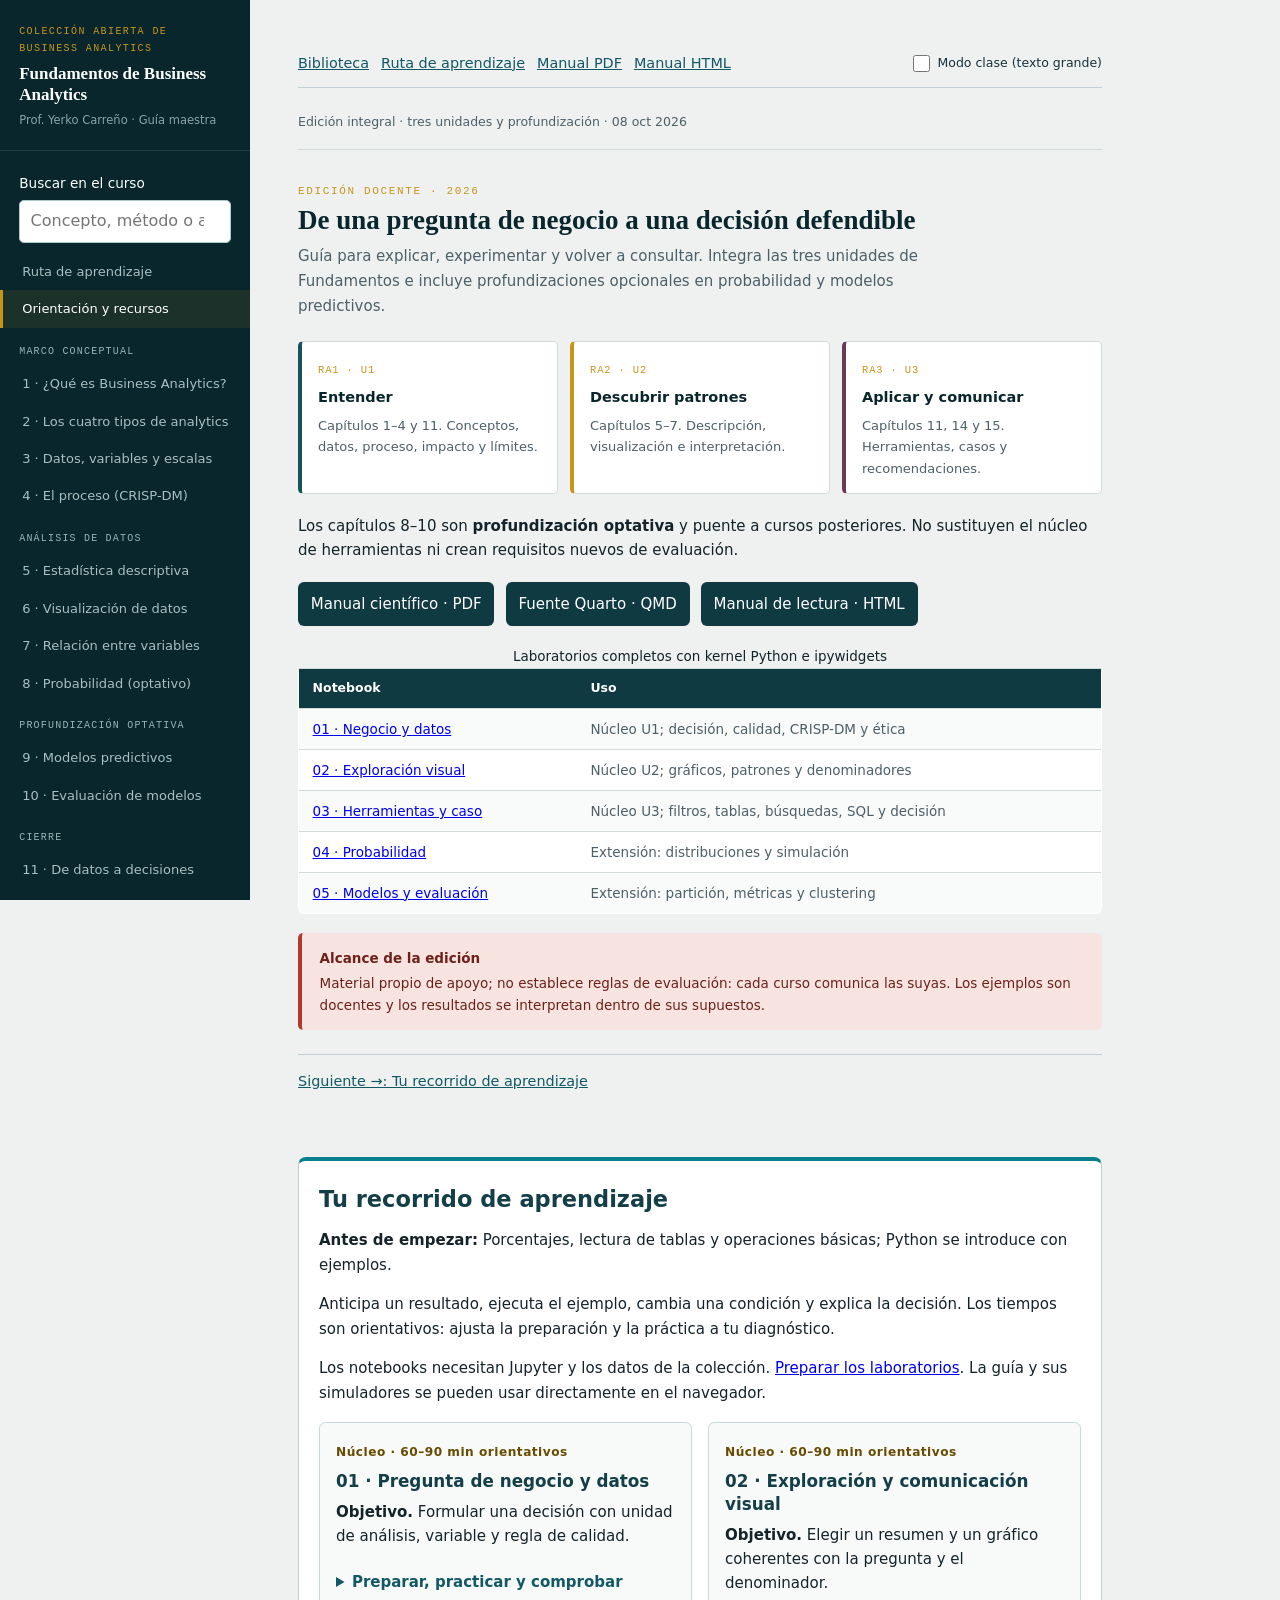
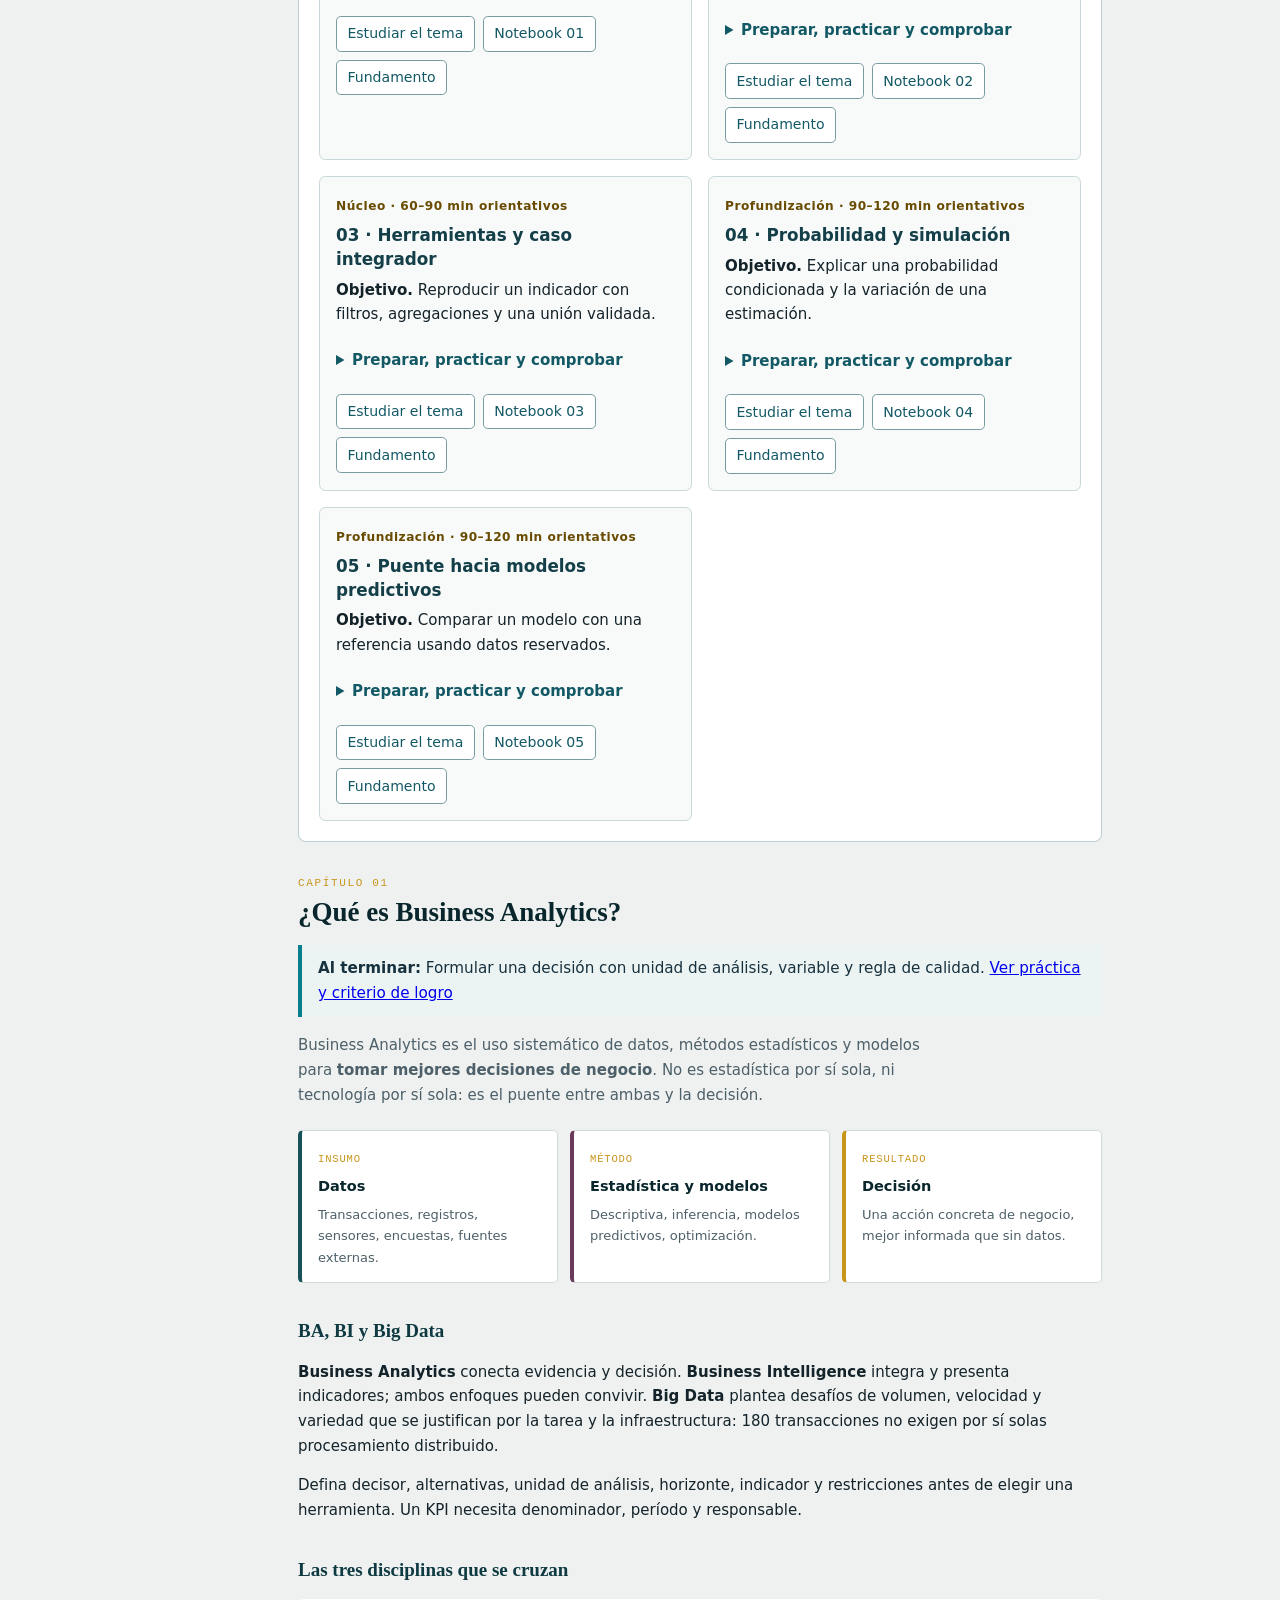
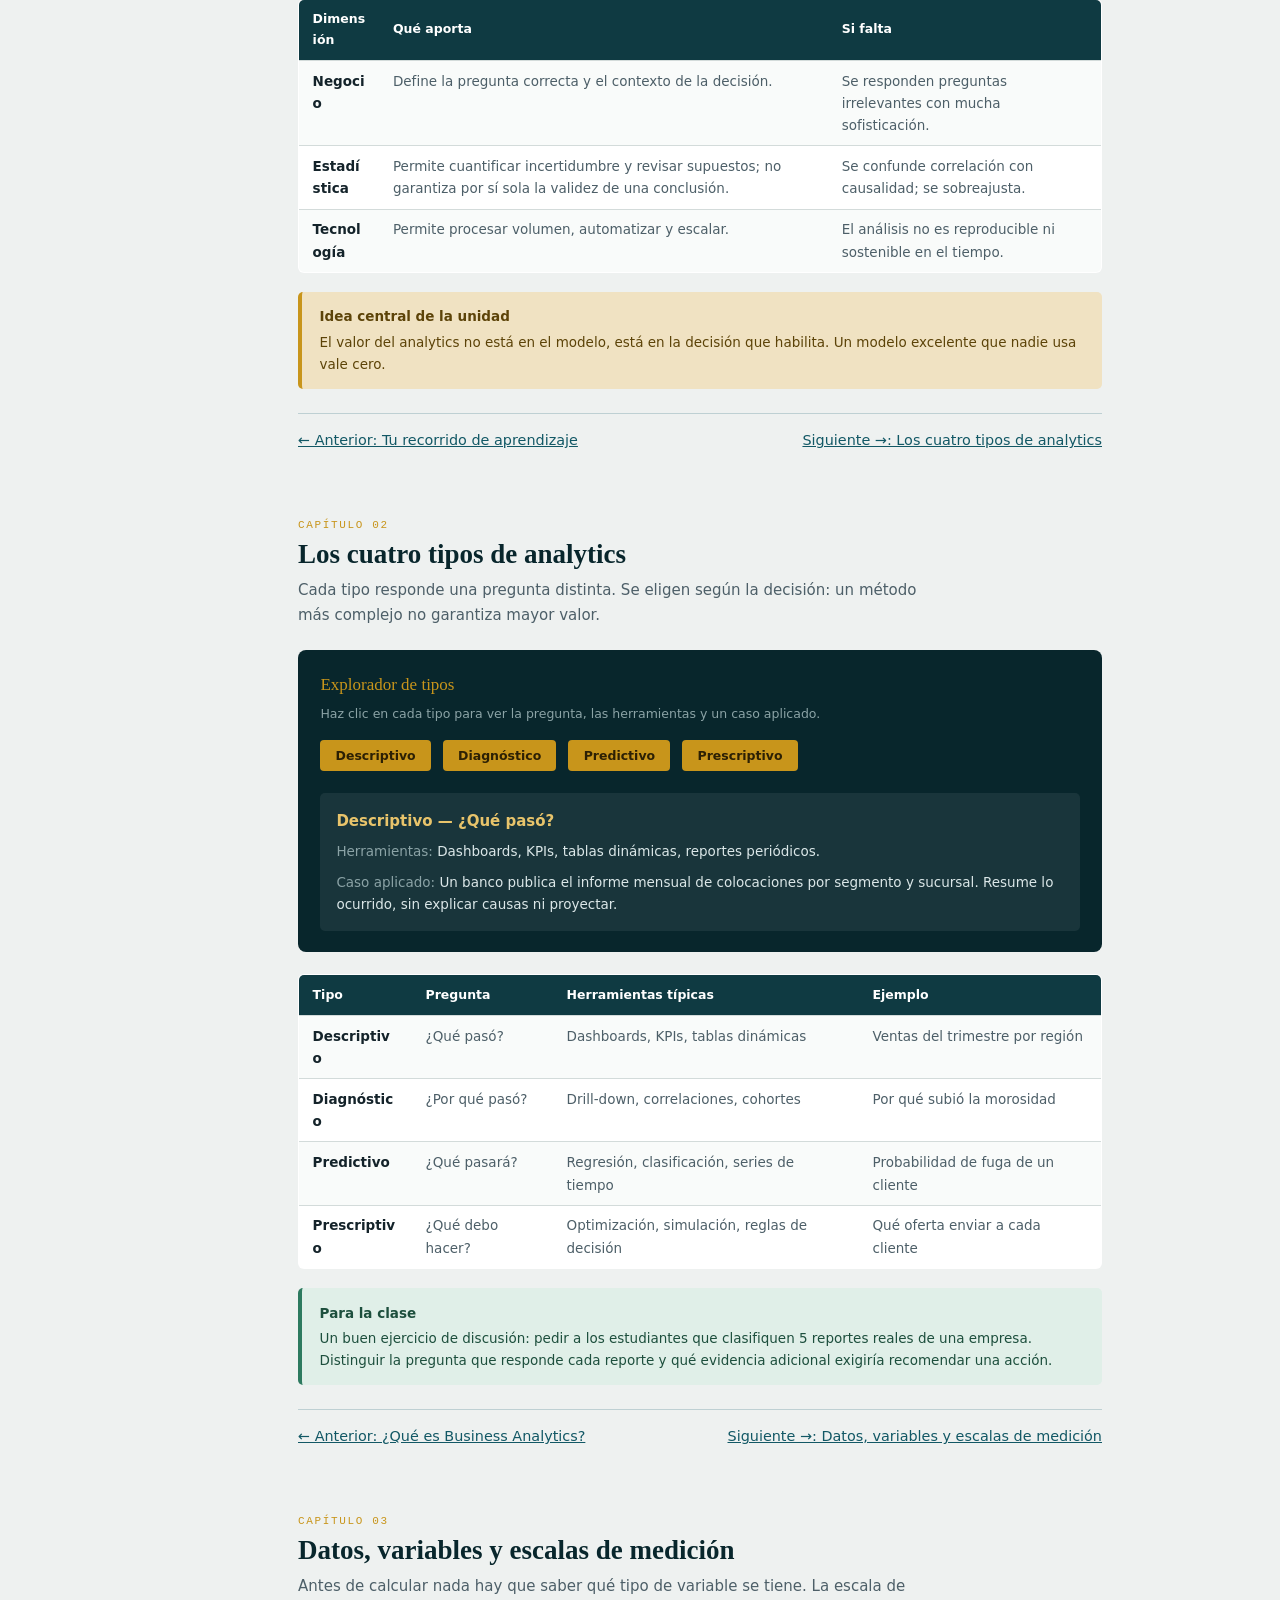
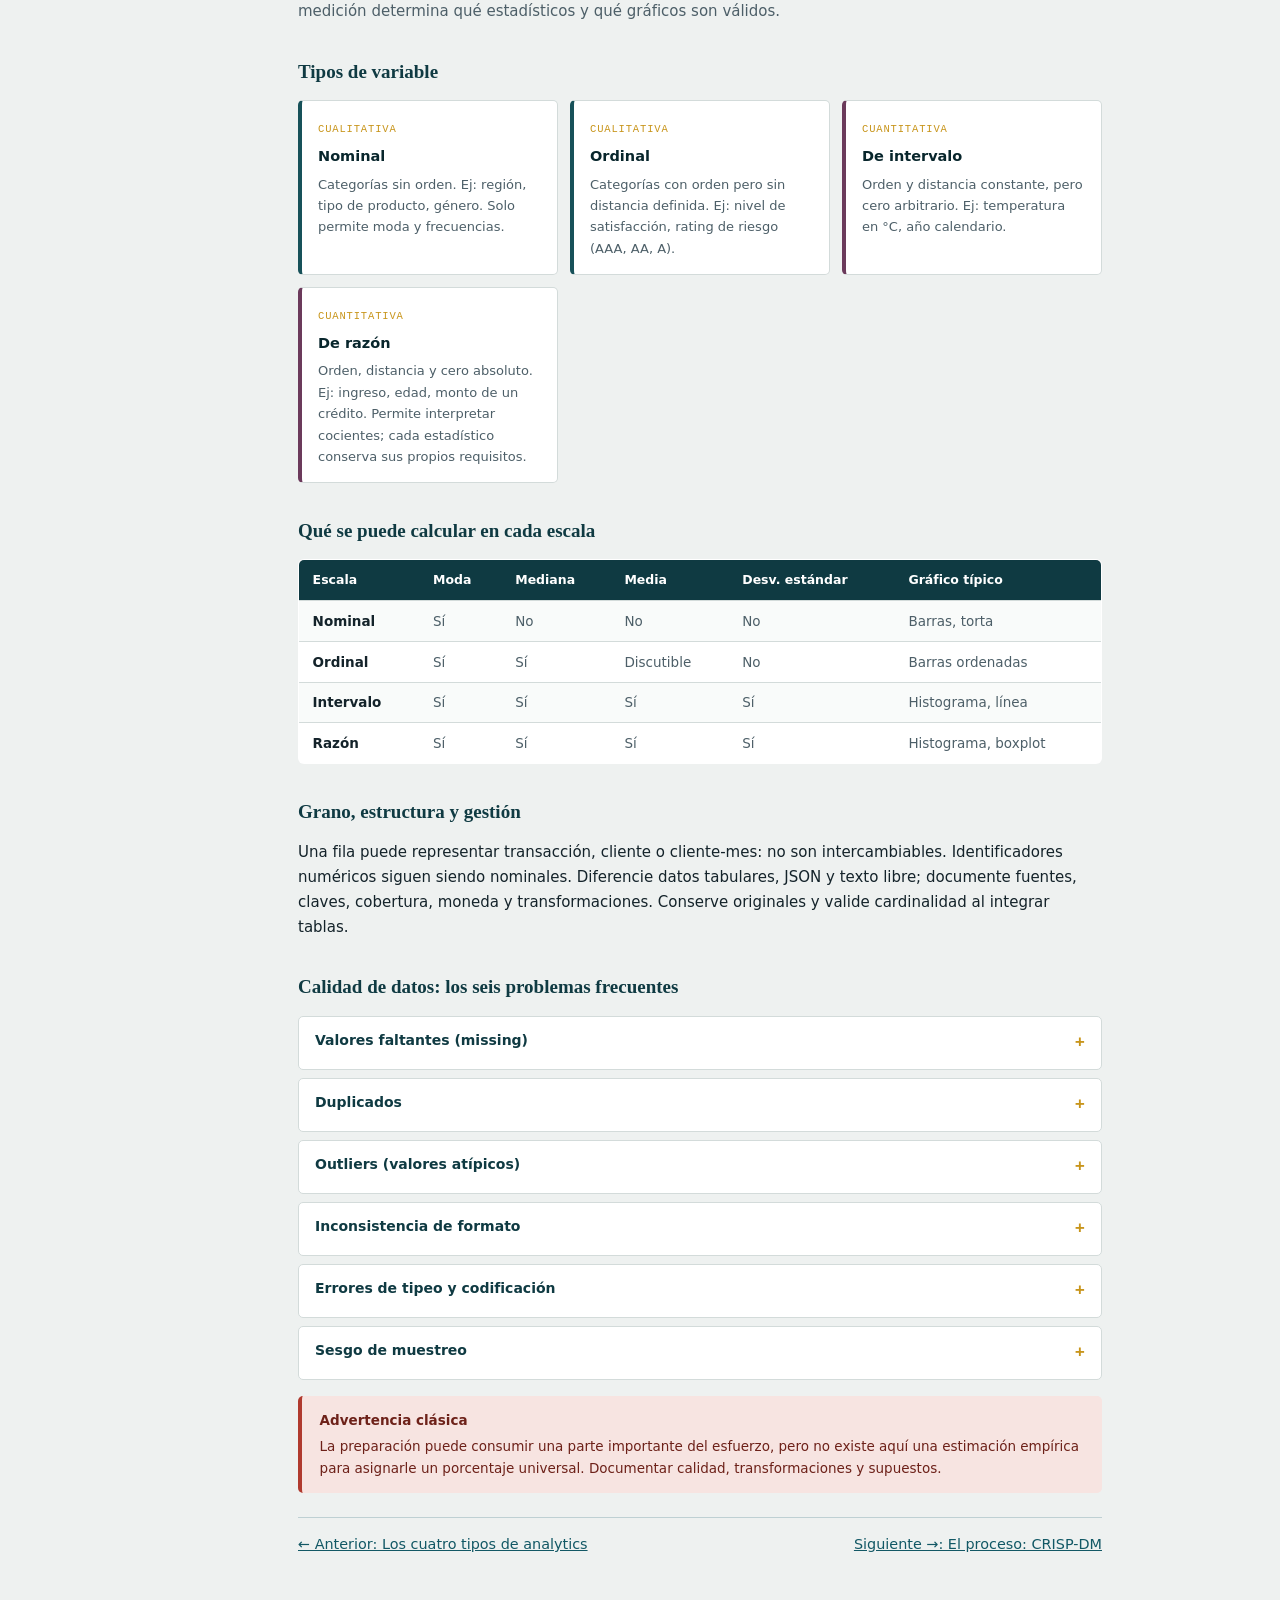
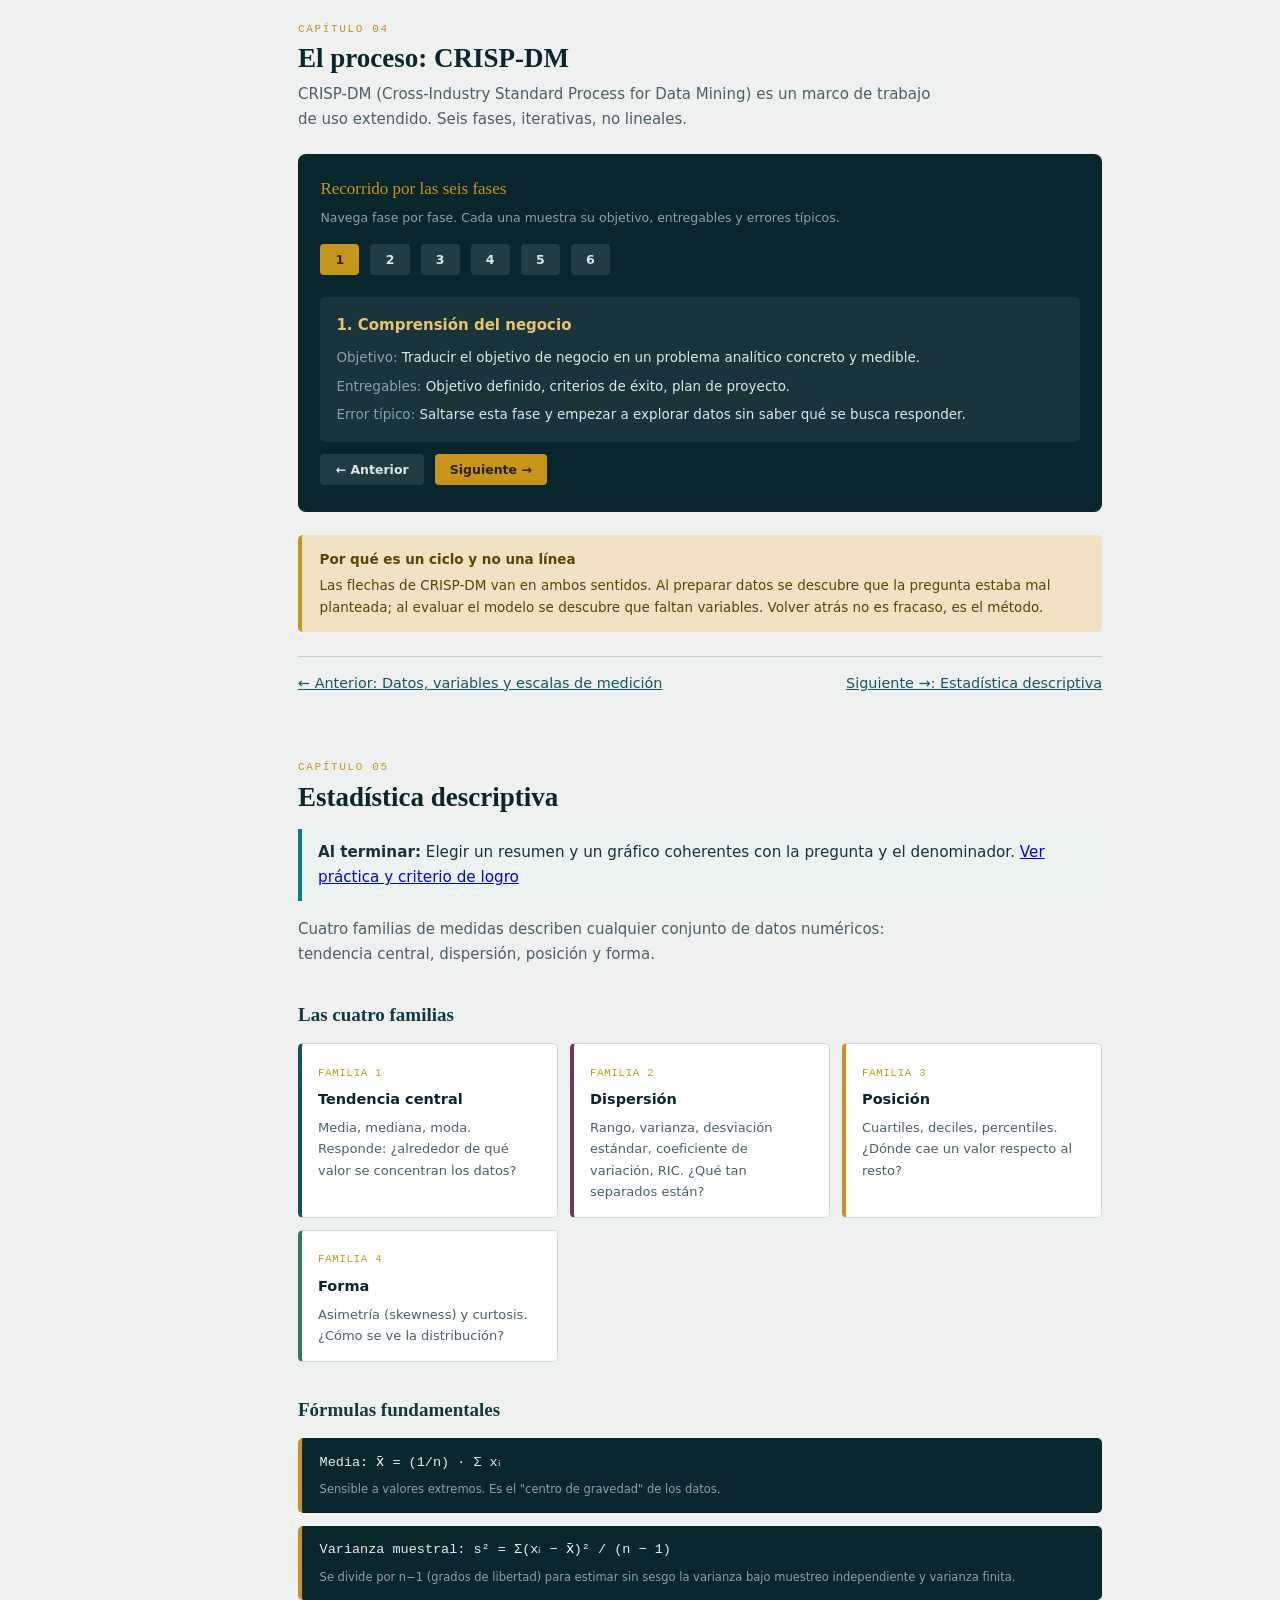
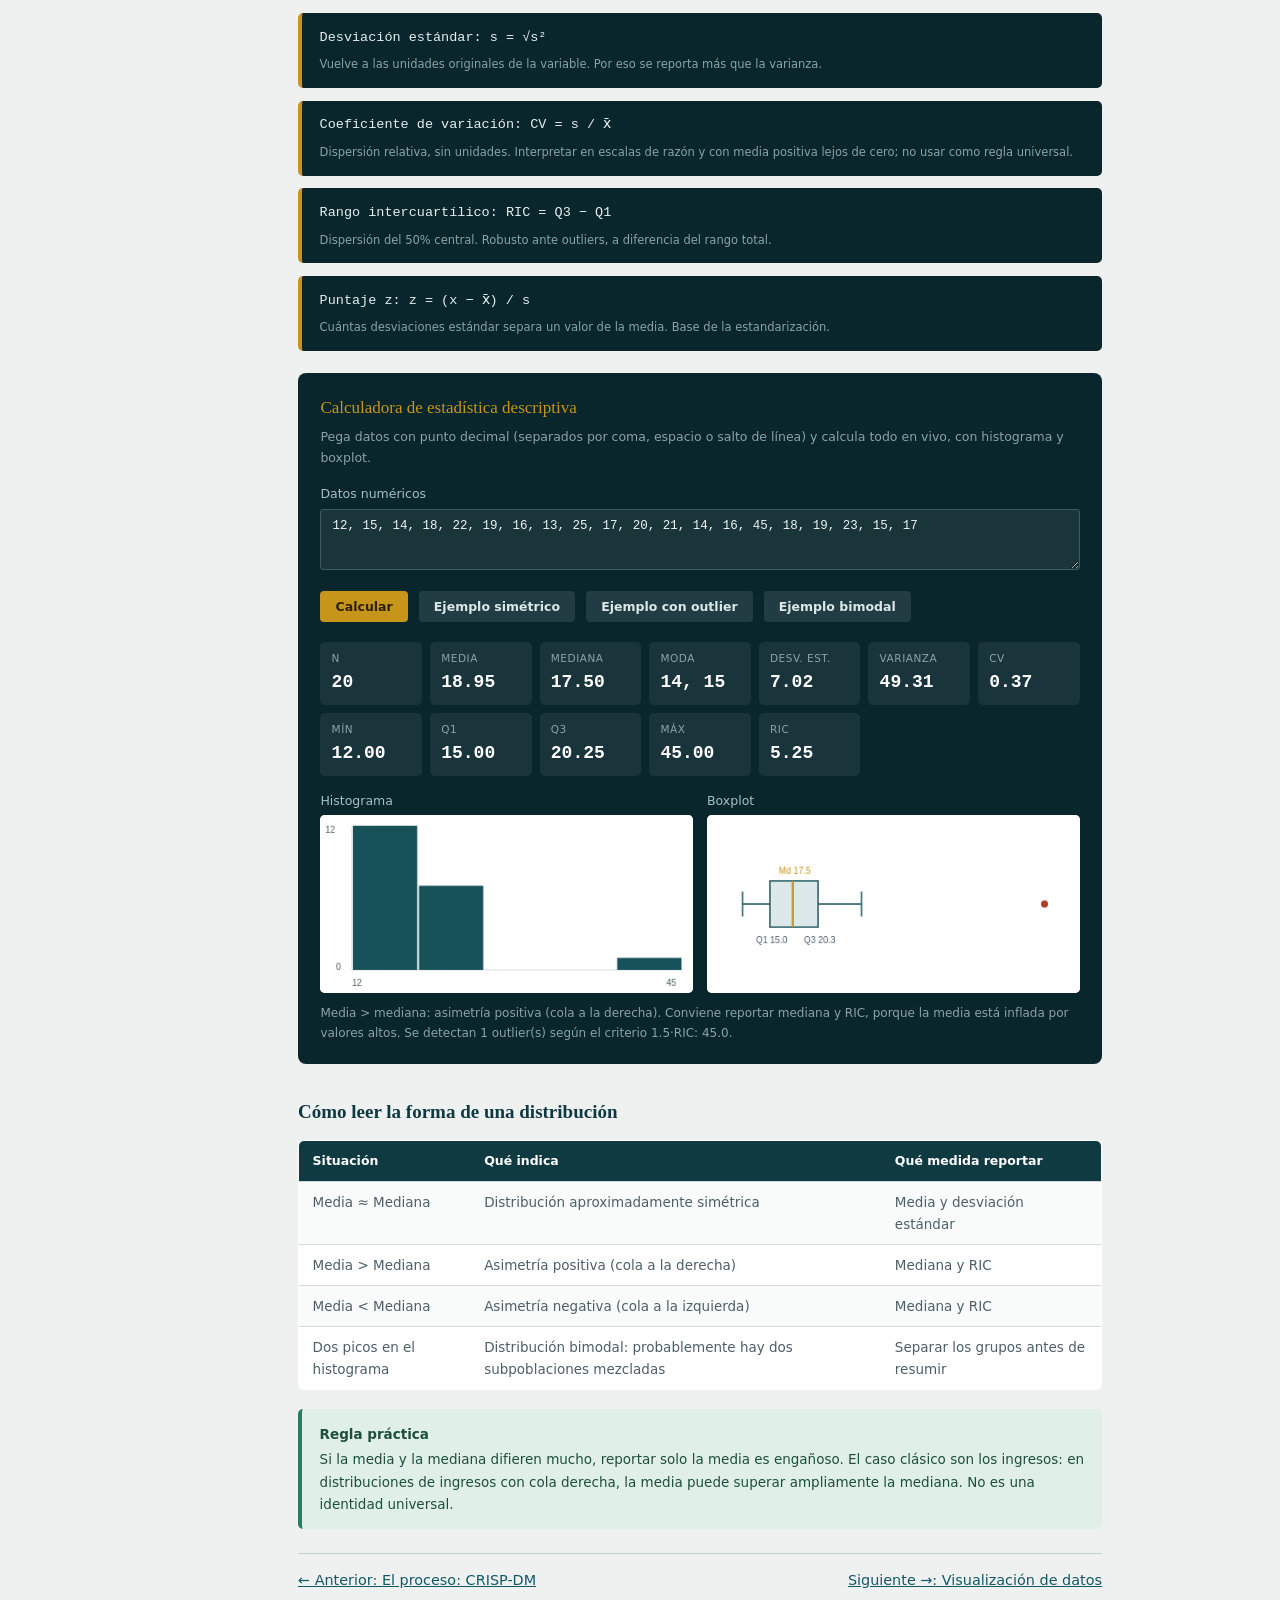
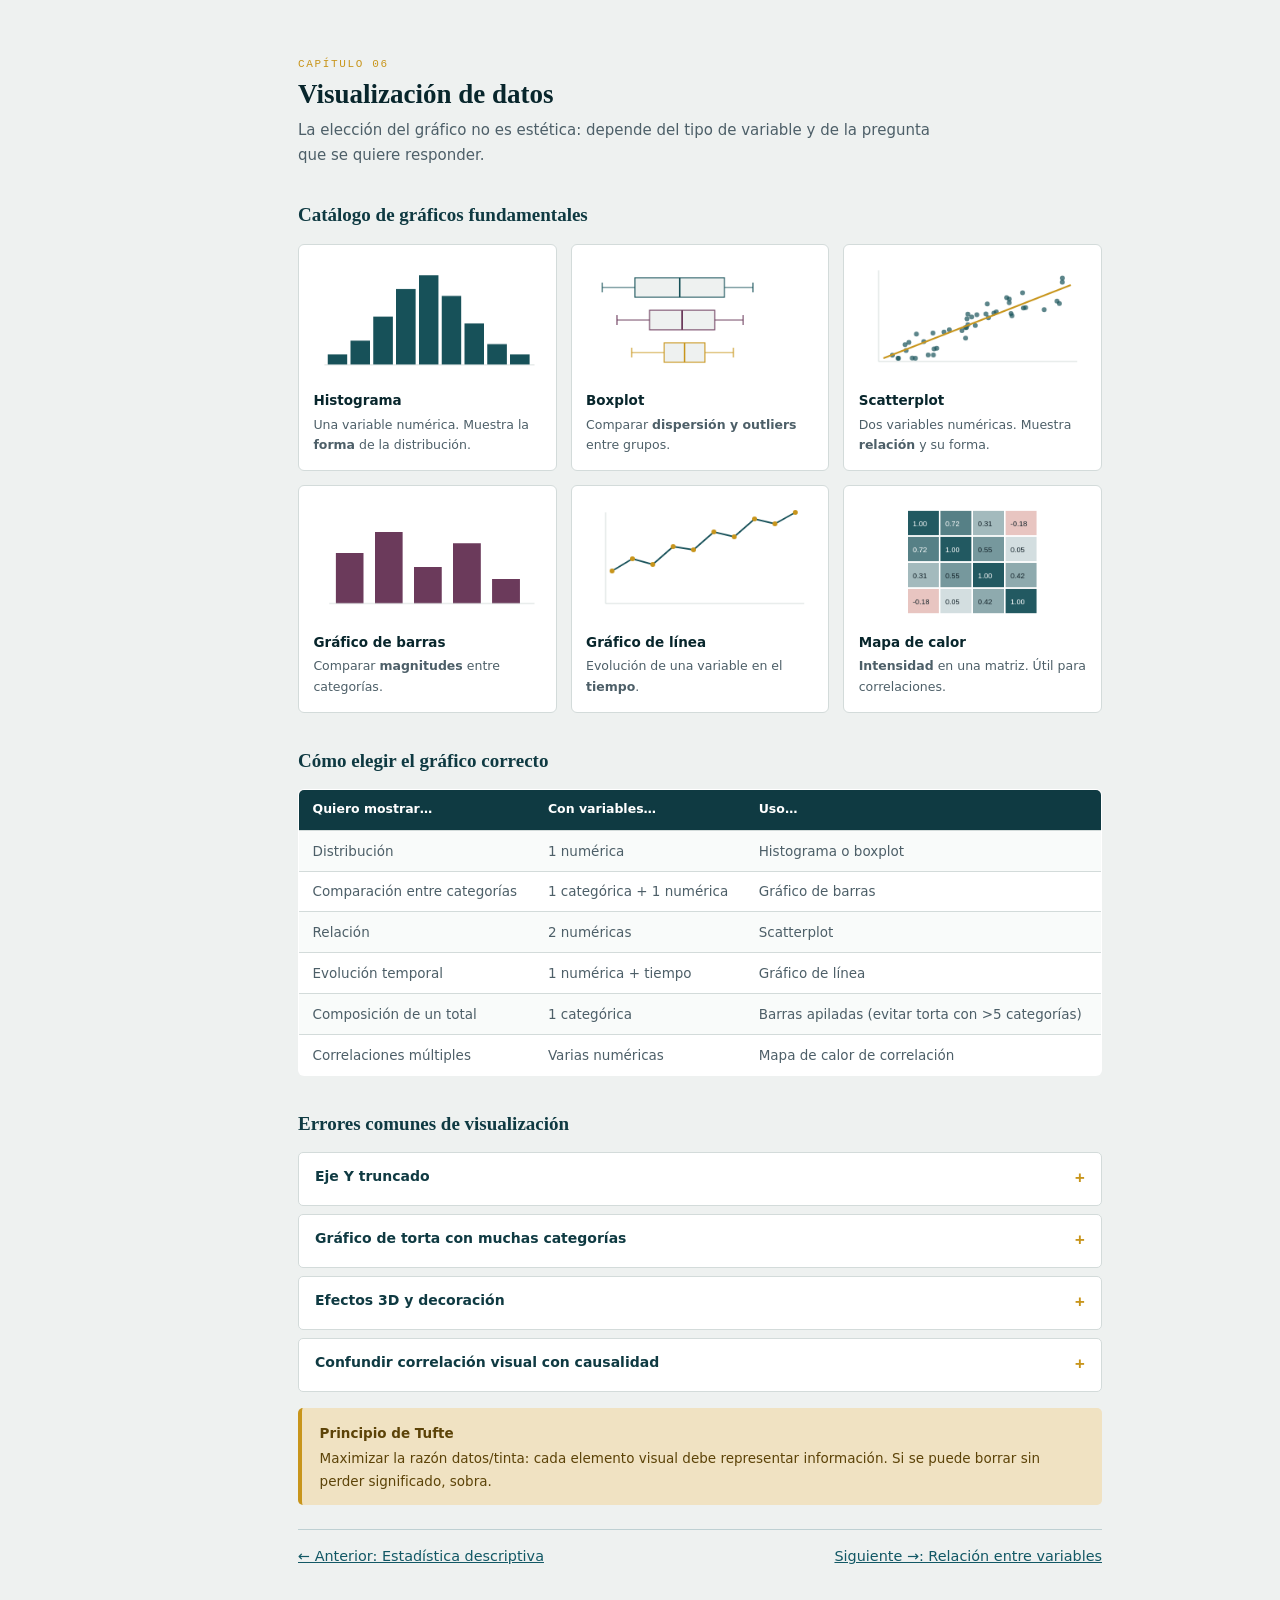
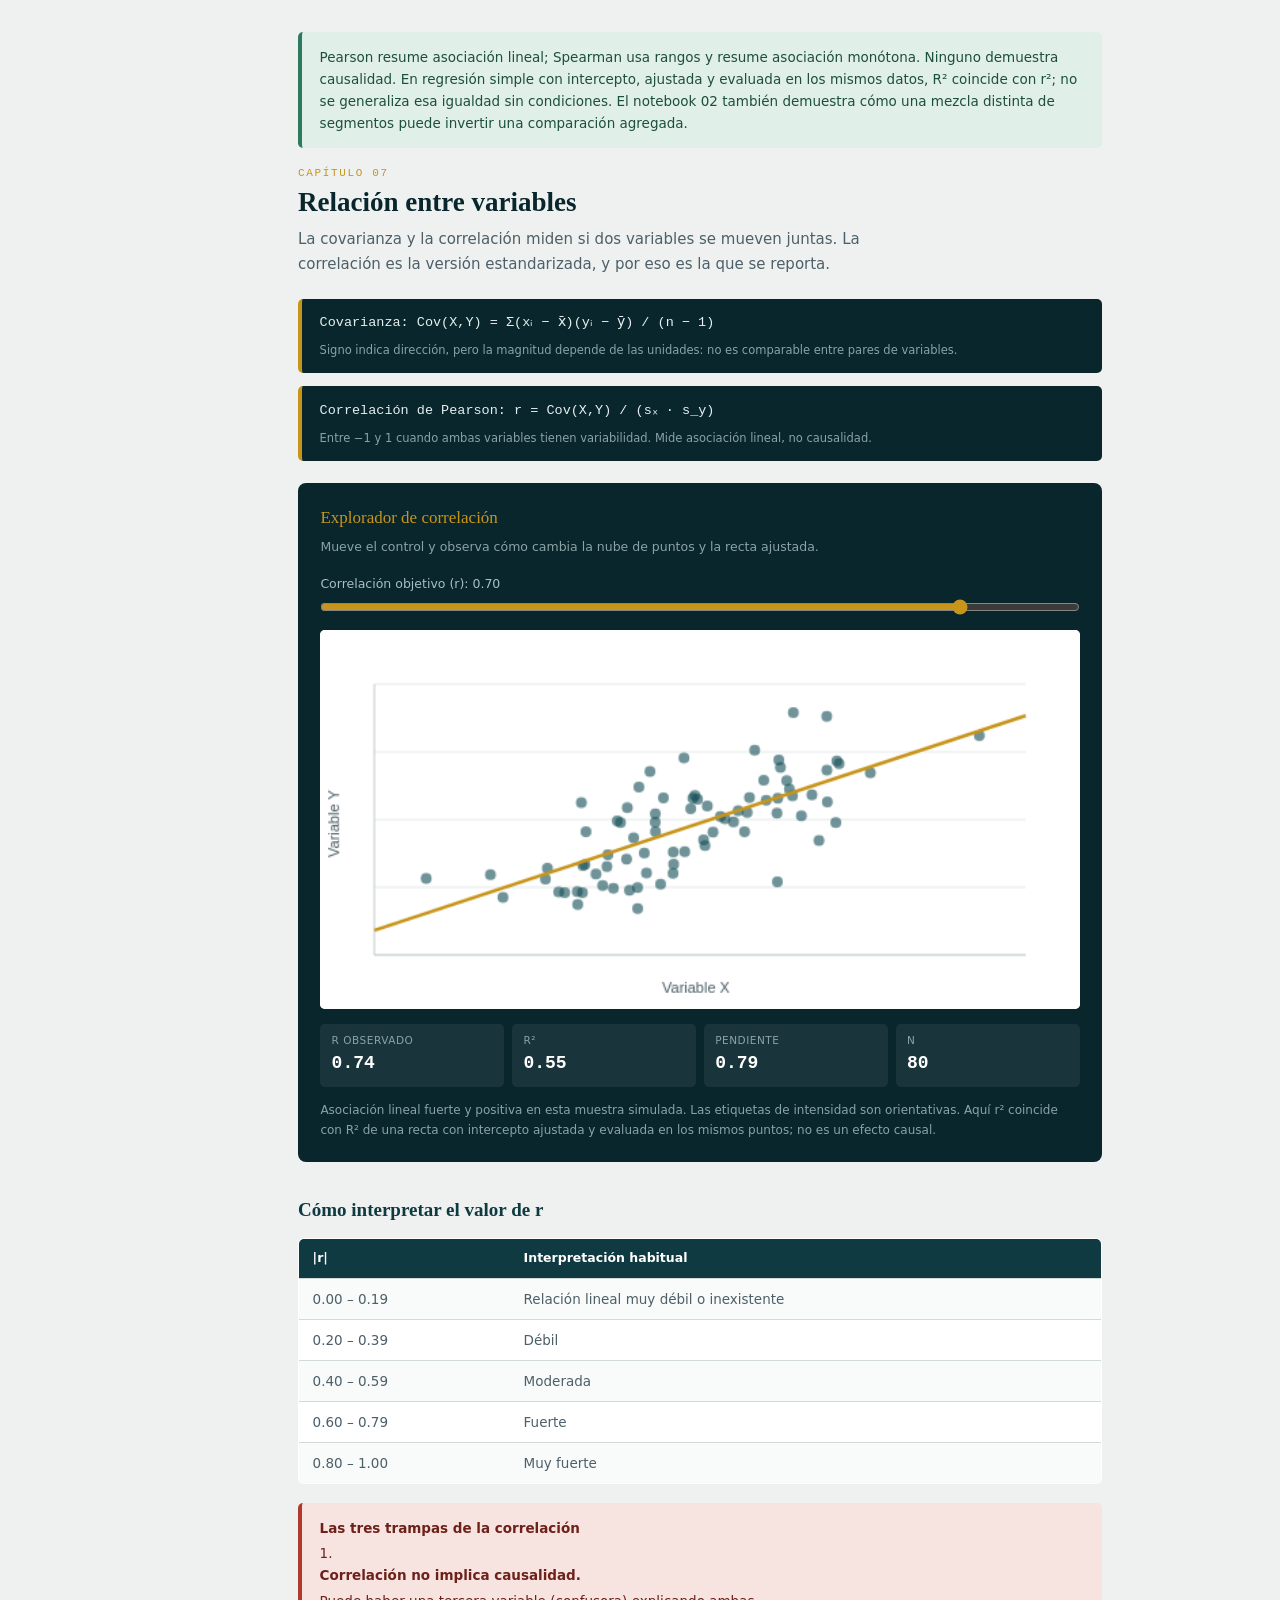
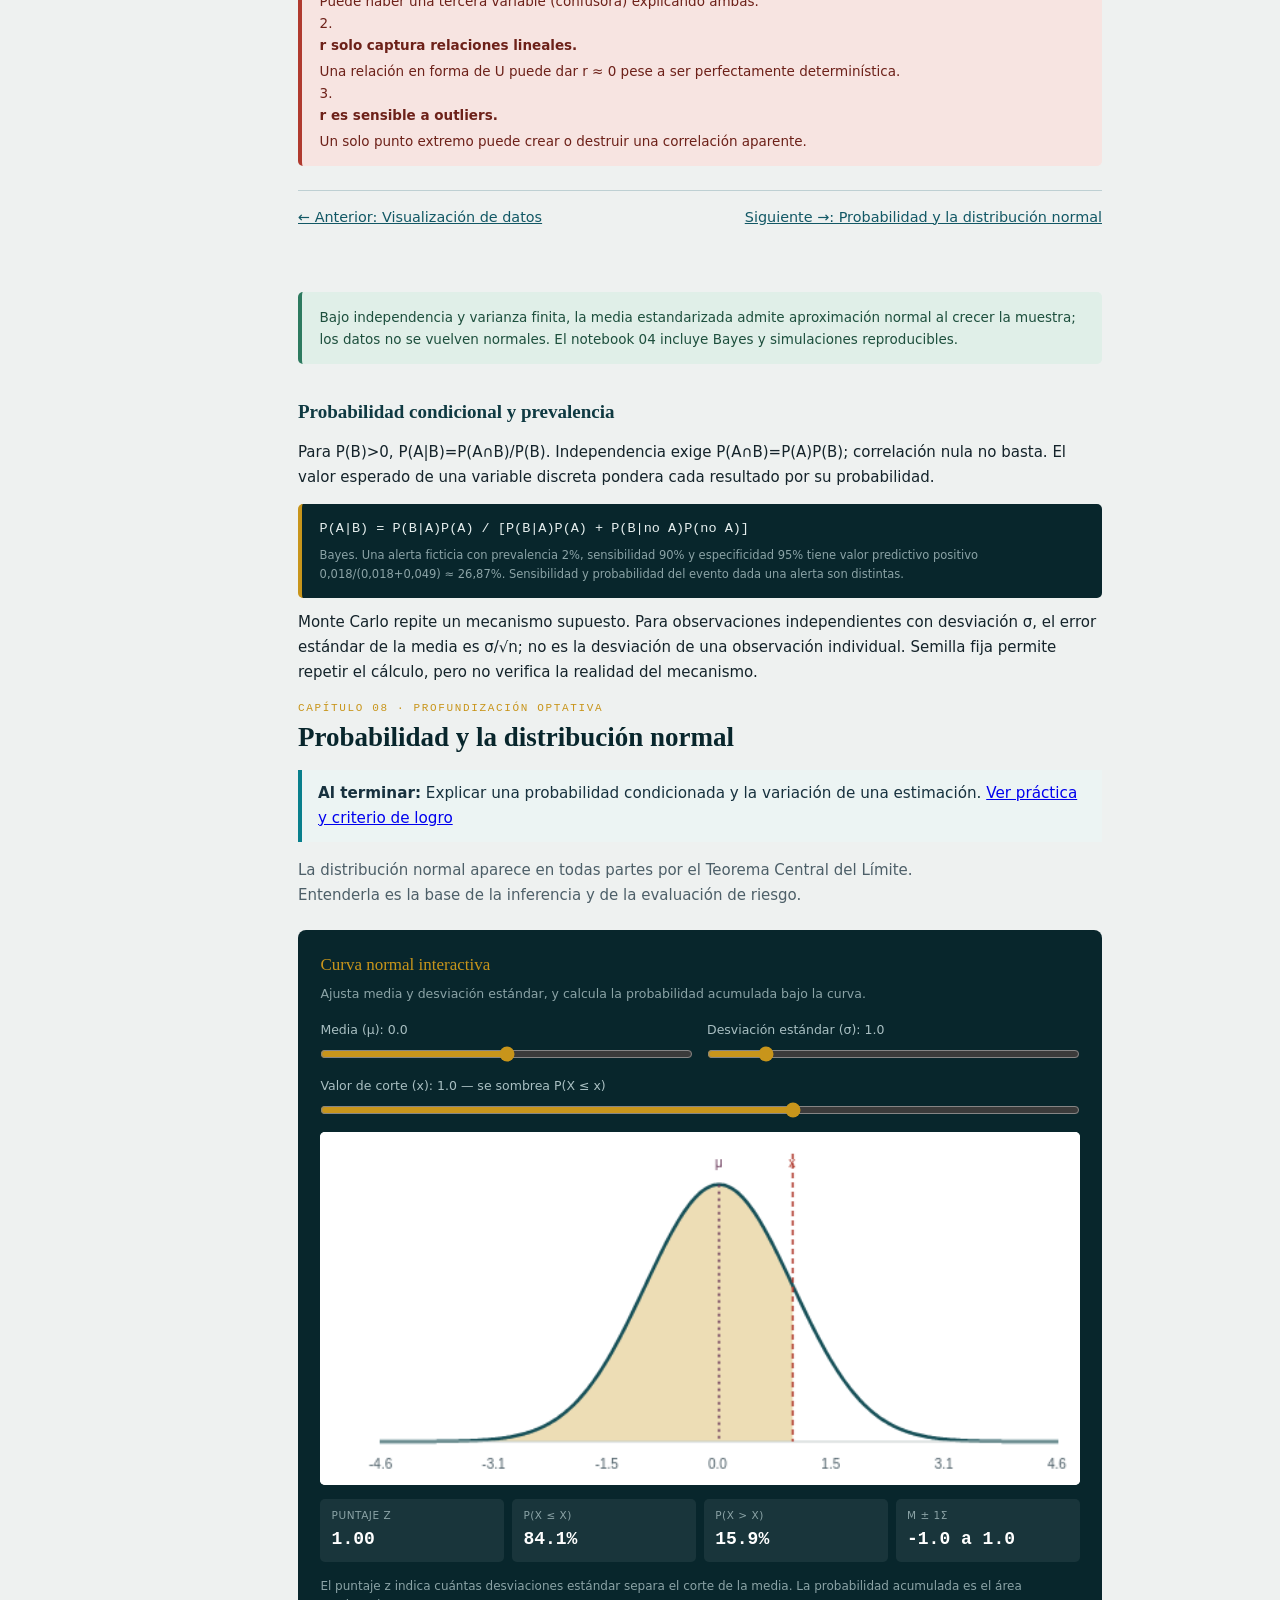
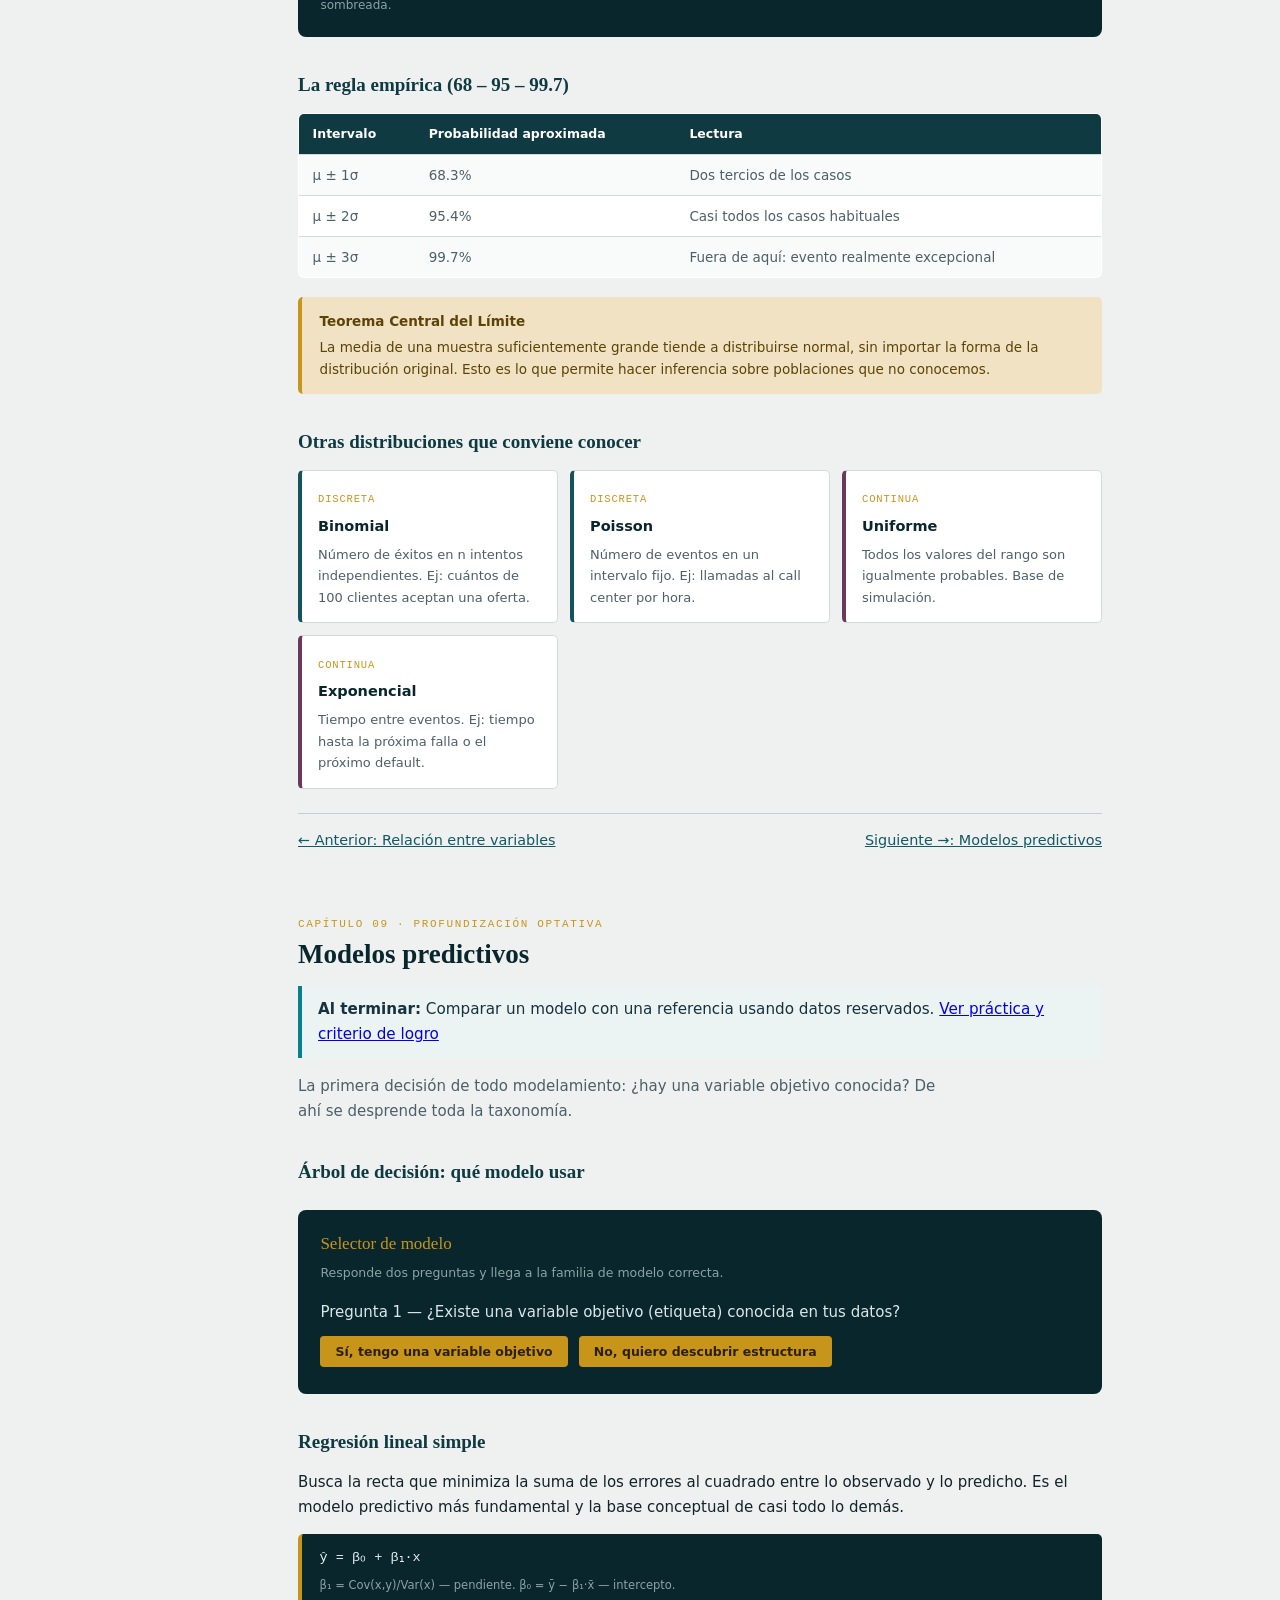
==== commit 05e66c74: "Mejora rutas de aprendizaje, accesibilidad y validacion de los cuatro cursos" ====
--- a/01_Fundamentos_Business_Analytics/guia_maestra_ba.html
+++ b/01_Fundamentos_Business_Analytics/guia_maestra_ba.html
@@ -1,1555 +1,1631 @@
-<!DOCTYPE html>
-<html lang="es">
-<head>
-<meta charset="UTF-8">
-<meta name="viewport" content="width=device-width, initial-scale=1.0">
-<title>Guía maestra — Fundamentos de Business Analytics</title>
-<style>
-:root{
-  --petrol-900:#08262c;
-  --petrol-800:#0f3a42;
-  --petrol-700:#175159;
-  --petrol-100:#dce8e9;
-  --gold:#c8951b;
-  --gold-soft:#f0e2c2;
-  --plum:#6b3a5b;
-  --plum-soft:#efe1ea;
-  --green:#2d7a5f;
-  --green-soft:#e0efe8;
-  --red:#b03a2e;
-  --red-soft:#f7e4e1;
-  --paper:#eef1f0;
-  --card:#ffffff;
-  --ink:#14232a;
-  --ink-soft:#4d5f68;
-  --ink-faint:#7d8d95;
-  --line:#d3dbda;
-  --fh:'Iowan Old Style','Palatino Linotype','Book Antiqua',Georgia,serif;
-  --fb:'Segoe UI',system-ui,-apple-system,Roboto,sans-serif;
-  --fm:'SFMono-Regular',Consolas,'Courier New',monospace;
-  --scale:1;
-}
-*{box-sizing:border-box;margin:0;padding:0;}
-html{scroll-behavior:smooth;}
-body{
-  background:var(--paper);color:var(--ink);
-  font-family:var(--fb);
-  font-size:calc(15px * var(--scale));
-  line-height:1.65;
-}
-body.clase{--scale:1.28;}
-
-/* ---------- layout ---------- */
-.shell{display:flex;min-height:100vh;}
-aside{
-  width:250px;flex-shrink:0;
-  background:var(--petrol-900);color:#cfdcdd;
-  position:sticky;top:0;height:100vh;overflow-y:auto;
-  padding:1.5rem 0;
-}
-aside .brand{padding:0 1.2rem 1.2rem;border-bottom:1px solid rgba(255,255,255,.1);margin-bottom:.8rem;}
-aside .brand .uni{font-family:var(--fm);font-size:10px;letter-spacing:.14em;text-transform:uppercase;color:var(--gold);}
-aside .brand h1{font-family:var(--fh);font-size:17px;color:#fff;font-weight:600;line-height:1.25;margin-top:.35rem;}
-aside .brand .prof{font-size:11.5px;color:#8ba3a6;margin-top:.4rem;}
-aside nav a{
-  display:block;padding:.5rem 1.2rem;color:#a9bfc2;text-decoration:none;
-  font-size:13px;border-left:3px solid transparent;transition:all .12s;
-}
-aside nav a:hover{background:rgba(255,255,255,.05);color:#fff;}
-aside nav a.active{border-left-color:var(--gold);color:#fff;background:rgba(200,149,27,.1);}
-aside nav .grp{font-family:var(--fm);font-size:10px;letter-spacing:.12em;text-transform:uppercase;color:#5f7a7e;padding:1rem 1.2rem .3rem;}
-
-main{flex:1;min-width:0;padding:2.5rem 3rem 6rem;max-width:900px;}
-.topbar{
-  display:flex;justify-content:space-between;align-items:center;
-  margin-bottom:2rem;padding-bottom:1rem;border-bottom:1px solid var(--line);
-}
-.toggle{display:flex;align-items:center;gap:8px;font-size:12.5px;color:var(--ink-soft);cursor:pointer;user-select:none;}
-.toggle input{width:36px;height:20px;appearance:none;background:var(--line);border-radius:10px;position:relative;cursor:pointer;transition:.2s;}
-.toggle input:checked{background:var(--petrol-800);}
-.toggle input::after{content:'';position:absolute;width:16px;height:16px;background:#fff;border-radius:50%;top:2px;left:2px;transition:.2s;}
-.toggle input:checked::after{transform:translateX(16px);}
-
-section.chapter{margin-bottom:4rem;scroll-margin-top:1.5rem;}
-.chapter-head{margin-bottom:1.4rem;}
-.chapter-head .num{font-family:var(--fm);font-size:11px;letter-spacing:.15em;color:var(--gold);text-transform:uppercase;}
-.chapter-head h2{font-family:var(--fh);font-size:calc(27px * var(--scale));color:var(--petrol-900);font-weight:600;line-height:1.2;margin-top:.25rem;}
-.chapter-head .sub{color:var(--ink-soft);margin-top:.5rem;max-width:640px;}
-h3.sec{font-family:var(--fh);font-size:calc(19px * var(--scale));color:var(--petrol-800);margin:2rem 0 .8rem;}
-h4.mini{font-size:calc(14.5px * var(--scale));color:var(--petrol-800);margin:1.2rem 0 .5rem;font-weight:600;}
-p{margin-bottom:.9rem;color:var(--ink);}
-p.muted{color:var(--ink-soft);}
-ul.bul{margin:0 0 1rem 1.2rem;color:var(--ink-soft);}
-ul.bul li{margin-bottom:.35rem;}
-
-/* ---------- components ---------- */
-.card{background:var(--card);border:1px solid var(--line);border-radius:6px;padding:1.1rem 1.25rem;}
-.grid2{display:grid;grid-template-columns:repeat(auto-fit,minmax(240px,1fr));gap:12px;margin-bottom:1.2rem;}
-.grid3{display:grid;grid-template-columns:repeat(auto-fit,minmax(180px,1fr));gap:12px;margin-bottom:1.2rem;}
-.tile{background:var(--card);border:1px solid var(--line);border-left:4px solid var(--petrol-700);border-radius:5px;padding:.9rem 1rem;}
-.tile .tag{font-family:var(--fm);font-size:10.5px;letter-spacing:.08em;color:var(--gold);text-transform:uppercase;}
-.tile h4{font-size:calc(14.5px * var(--scale));color:var(--petrol-900);margin:.3rem 0 .3rem;}
-.tile p{font-size:calc(13px * var(--scale));color:var(--ink-soft);margin:0;}
-.tile.plum{border-left-color:var(--plum);}
-.tile.gold{border-left-color:var(--gold);}
-.tile.green{border-left-color:var(--green);}
-
-table.data{width:100%;border-collapse:collapse;font-size:calc(13.5px * var(--scale));margin-bottom:1.2rem;background:var(--card);border:1px solid var(--line);border-radius:6px;overflow:hidden;}
-table.data th{background:var(--petrol-800);color:#fff;text-align:left;padding:.6rem .85rem;font-weight:600;font-size:calc(12.5px * var(--scale));}
-table.data td{padding:.55rem .85rem;border-top:1px solid var(--line);color:var(--ink-soft);vertical-align:top;}
-table.data tr:nth-child(even) td{background:#f9fbfa;}
-table.data td strong{color:var(--ink);}
-
-.formula{
-  background:var(--petrol-900);color:#e6efef;font-family:var(--fm);
-  padding:.85rem 1.1rem;border-radius:5px;font-size:calc(13.5px * var(--scale));
-  margin:.8rem 0;overflow-x:auto;border-left:4px solid var(--gold);
-}
-.formula .note{display:block;color:#8ba3a6;font-size:calc(11.5px * var(--scale));margin-top:.4rem;font-family:var(--fb);}
-
-.callout{border-radius:5px;padding:.85rem 1.1rem;font-size:calc(13.5px * var(--scale));margin:1rem 0;border-left:4px solid;}
-.callout.key{background:var(--gold-soft);border-color:var(--gold);color:#5c4308;}
-.callout.warn{background:var(--red-soft);border-color:var(--red);color:#6d2119;}
-.callout.tip{background:var(--green-soft);border-color:var(--green);color:#1d4f3d;}
-.callout strong{display:block;margin-bottom:.2rem;}
-
-details.acc{background:var(--card);border:1px solid var(--line);border-radius:5px;margin-bottom:8px;}
-details.acc summary{padding:.75rem 1rem;cursor:pointer;font-weight:600;font-size:calc(14px * var(--scale));color:var(--petrol-800);list-style:none;display:flex;justify-content:space-between;}
-details.acc summary::-webkit-details-marker{display:none;}
-details.acc summary::after{content:'+';font-family:var(--fm);color:var(--gold);font-size:17px;}
-details.acc[open] summary::after{content:'−';}
-details.acc .bd{padding:.2rem 1rem 1rem;font-size:calc(13.5px * var(--scale));color:var(--ink-soft);border-top:1px solid var(--line);padding-top:.75rem;}
-
-/* interactive lab */
-.lab{background:var(--petrol-900);border-radius:8px;padding:1.3rem 1.4rem;margin:1.4rem 0;color:#dbe7e8;}
-.lab .lab-h{font-family:var(--fh);font-size:calc(17px * var(--scale));color:var(--gold);margin-bottom:.3rem;}
-.lab .lab-s{font-size:calc(12.5px * var(--scale));color:#8ba3a6;margin-bottom:1rem;}
-.lab label{display:block;font-size:calc(12.5px * var(--scale));color:#a9bfc2;margin-bottom:.25rem;}
-.lab input[type=range]{width:100%;accent-color:var(--gold);margin-bottom:.9rem;}
-.lab textarea,.lab input[type=text],.lab select{
-  width:100%;background:rgba(255,255,255,.07);border:1px solid rgba(255,255,255,.18);
-  color:#eef4f4;border-radius:4px;padding:.55rem .7rem;font-family:var(--fm);
-  font-size:calc(12.5px * var(--scale));margin-bottom:.8rem;
-}
-.lab button{
-  background:var(--gold);color:#2c2004;border:none;border-radius:4px;
-  padding:.5rem .95rem;font-size:calc(12.5px * var(--scale));font-weight:600;
-  cursor:pointer;font-family:var(--fb);margin-right:6px;margin-bottom:6px;
-}
-.lab button.ghost{background:rgba(255,255,255,.1);color:#dbe7e8;}
-.lab canvas{background:#fff;border-radius:5px;display:block;width:100%;max-width:100%;}
-.stats{display:grid;grid-template-columns:repeat(auto-fit,minmax(92px,1fr));gap:8px;margin:.9rem 0;}
-.stat{background:rgba(255,255,255,.07);border-radius:5px;padding:.5rem .7rem;}
-.stat .k{font-size:calc(10.5px * var(--scale));color:#8ba3a6;text-transform:uppercase;letter-spacing:.05em;}
-.stat .v{font-size:calc(18px * var(--scale));font-weight:600;color:#fff;font-family:var(--fm);}
-.lab .hint{font-size:calc(12px * var(--scale));color:#8ba3a6;margin-top:.7rem;}
-.lab .row{display:flex;gap:14px;flex-wrap:wrap;}
-.lab .row>div{flex:1;min-width:150px;}
-
-.chartgrid{display:grid;grid-template-columns:repeat(auto-fit,minmax(230px,1fr));gap:14px;margin-bottom:1.2rem;}
-.chartcard{background:var(--card);border:1px solid var(--line);border-radius:6px;padding:.9rem;}
-.chartcard canvas{width:100%;display:block;background:#fff;}
-.chartcard h4{font-size:calc(13.5px * var(--scale));color:var(--petrol-900);margin:.5rem 0 .2rem;}
-.chartcard p{font-size:calc(12.5px * var(--scale));color:var(--ink-soft);margin:0;}
-
-/* quiz */
-#quiz-root button{
-  font-family:var(--fb);background:var(--card);border:1px solid var(--line);border-radius:4px;
-  padding:.65rem .9rem;font-size:calc(13.5px * var(--scale));color:var(--ink);cursor:pointer;text-align:left;
-}
-#quiz-root button:hover{border-color:var(--gold);}
-#quiz-root button.primary{background:var(--petrol-800);color:#fff;border-color:var(--petrol-800);font-weight:600;}
-.ptrack{height:5px;background:var(--line);border-radius:3px;overflow:hidden;margin:.7rem 0 1.1rem;}
-.pfill{height:100%;background:var(--gold);transition:width .3s;}
-
-.glosario dt{font-weight:600;color:var(--petrol-800);margin-top:.7rem;font-size:calc(14px * var(--scale));}
-.glosario dd{color:var(--ink-soft);font-size:calc(13.5px * var(--scale));margin-left:0;}
-
-footer.pie{margin-top:3rem;padding-top:1.4rem;border-top:1px solid var(--line);font-size:calc(12px * var(--scale));color:var(--ink-faint);}
-
-@media(max-width:900px){
-  .shell{flex-direction:column;}
-  aside{width:100%;height:auto;position:relative;}
-  aside nav{display:flex;flex-wrap:wrap;gap:2px;padding:0 .8rem;}
-  aside nav a{border-left:none;border-bottom:2px solid transparent;padding:.4rem .7rem;font-size:12px;}
-  aside nav a.active{border-left:none;border-bottom-color:var(--gold);}
-  aside nav .grp{display:none;}
-  main{padding:1.5rem 1.2rem 4rem;}
-}
-@media print{aside{display:none;}main{max-width:100%;}}
-
-.resource-links{display:flex;gap:.7rem;flex-wrap:wrap;margin:1.2rem 0}.resource-links a{padding:.6rem .8rem;background:#0f3a42;color:#fff;border-radius:6px;text-decoration:none}
-.fba-controls{display:flex;flex-wrap:wrap;gap:1rem;margin-bottom:1rem}.fba-controls select{display:block;min-width:130px;padding:.5rem;border-radius:4px}
-.lab table{width:100%;color:#fff;border-collapse:collapse;margin:1rem 0}.lab th,.lab td{padding:.5rem;text-align:right;border-bottom:1px solid #49666b}.lab th:first-child,.lab td:first-child{text-align:left}
-aside nav .grp{color:#9bb4b7}.lab p{color:#dce8e9}a:focus-visible,button:focus-visible,input:focus-visible,select:focus-visible{outline:3px solid #c8951b;outline-offset:3px}
-@media(max-width:700px){main{padding:1.2rem}.grid3{grid-template-columns:1fr}table{display:block;overflow-x:auto}.fba-controls{flex-direction:column}.topbar{gap:1rem;flex-wrap:wrap}}
-@media print{aside,.toggle{display:none}main{max-width:none;padding:0}.lab{break-inside:avoid}section.chapter{break-before:auto}a{color:#175159}}
-
-</style>
-</head>
-<body>
-<div class="shell">
-
-<aside>
-  <div class="brand">
-    <div class="uni">Colección abierta de Business Analytics</div>
-    <h1>Fundamentos de Business Analytics</h1>
-    <div class="prof">Prof. Yerko Carreño · Guía maestra</div>
-  </div>
-  <nav id="nav" aria-label="Capítulos de la guía">
-    <a href="#inicio">Orientación y recursos</a>
-    <div class="grp">Marco conceptual</div>
-    <a href="#c1">1 · ¿Qué es Business Analytics?</a>
-    <a href="#c2">2 · Los cuatro tipos de analytics</a>
-    <a href="#c3">3 · Datos, variables y escalas</a>
-    <a href="#c4">4 · El proceso (CRISP-DM)</a>
-    <div class="grp">Análisis de datos</div>
-    <a href="#c5">5 · Estadística descriptiva</a>
-    <a href="#c6">6 · Visualización de datos</a>
-    <a href="#c7">7 · Relación entre variables</a>
-    <a href="#c8">8 · Probabilidad (optativo)</a>
-    <div class="grp">Profundización optativa</div>
-    <a href="#c9">9 · Modelos predictivos</a>
-    <a href="#c10">10 · Evaluación de modelos</a>
-    <div class="grp">Cierre</div>
-    <a href="#c11">11 · De datos a decisiones</a>
-    <a href="#c12">12 · Glosario</a>
-    <a href="#c13">13 · Autoevaluación</a>
-    <div class="grp">Herramientas y aplicación · RA3</div>
-    <a href="#c14">14 · Excel, pandas y SQL</a>
-    <a href="#c15">15 · Casos y decisión</a>
-    <a href="#c16">16 · Referencias y ruta docente</a>
-  </nav>
-</aside>
-
-<main>
-<div class="topbar">
-  <div style="font-size:12.5px;color:var(--ink-soft);">Edición integral · tres unidades y profundización · 08 oct 2026</div>
-  <label class="toggle"><input type="checkbox" id="clase-toggle"> Modo clase (texto grande)</label>
-</div>
-
-<section class="chapter" id="inicio">
-<div class="chapter-head"><div class="num">Edición docente · 2026</div><h2>De una pregunta de negocio a una decisión defendible</h2>
-<p class="sub">Guía para explicar, experimentar y volver a consultar. Integra las tres unidades de Fundamentos y mantiene las extensiones de la guía recibida.</p></div>
-<div class="grid3">
-<div class="tile"><span class="tag">RA1 · U1</span><h4>Entender</h4><p>Capítulos 1–4 y 11. Conceptos, datos, proceso, impacto y límites.</p></div>
-<div class="tile gold"><span class="tag">RA2 · U2</span><h4>Descubrir patrones</h4><p>Capítulos 5–7. Descripción, visualización e interpretación.</p></div>
-<div class="tile plum"><span class="tag">RA3 · U3</span><h4>Aplicar y comunicar</h4><p>Capítulos 11, 14 y 15. Herramientas, casos y recomendaciones.</p></div>
-</div>
-<p>Los capítulos 8–10 son <strong>profundización optativa</strong> y puente a cursos posteriores. No sustituyen el núcleo de herramientas ni crean requisitos nuevos de evaluación.</p>
-<div class="resource-links"><a href="material_propio/FBA_manual_cientifico.pdf">Manual científico · PDF</a><a href="material_propio/FBA_manual_cientifico.qmd">Fuente Quarto · QMD</a><a href="material_propio/FBA_manual_cientifico.html">Manual de lectura · HTML</a></div>
-<table class="data"><caption>Laboratorios completos con kernel Python e ipywidgets</caption><tr><th>Notebook</th><th>Uso</th></tr>
-<tr><td><a href="notebooks/FBA_01_negocio_datos.ipynb">01 · Negocio y datos</a></td><td>Núcleo U1; decisión, calidad, CRISP-DM y ética</td></tr>
-<tr><td><a href="notebooks/FBA_02_exploracion_visual.ipynb">02 · Exploración visual</a></td><td>Núcleo U2; gráficos, patrones y denominadores</td></tr>
-<tr><td><a href="notebooks/FBA_03_herramientas_caso_integrador.ipynb">03 · Herramientas y caso</a></td><td>Núcleo U3; filtros, tablas, búsquedas, SQL y decisión</td></tr>
-<tr><td><a href="notebooks/FBA_04_probabilidad_simulacion.ipynb">04 · Probabilidad</a></td><td>Extensión: distribuciones y simulación</td></tr>
-<tr><td><a href="notebooks/FBA_05_modelos_evaluacion.ipynb">05 · Modelos y evaluación</a></td><td>Extensión: partición, métricas y clustering</td></tr></table>
-<div class="callout warn"><strong>Alcance de la edición</strong>Material propio de apoyo; no establece reglas de evaluación: cada curso comunica las suyas. Los ejemplos son docentes y los resultados se interpretan dentro de sus supuestos.</div>
-</section>
-<!-- ============ 1 ============ -->
-<section class="chapter" id="c1">
-  <div class="chapter-head">
-    <div class="num">Capítulo 01</div>
-    <h2>¿Qué es Business Analytics?</h2>
-    <p class="sub">Business Analytics es el uso sistemático de datos, métodos estadísticos y modelos para <strong>tomar mejores decisiones de negocio</strong>. No es estadística por sí sola, ni tecnología por sí sola: es el puente entre ambas y la decisión.</p>
-  </div>
-
-  <div class="grid3">
-    <div class="tile"><span class="tag">Insumo</span><h4>Datos</h4><p>Transacciones, registros, sensores, encuestas, fuentes externas.</p></div>
-    <div class="tile plum"><span class="tag">Método</span><h4>Estadística y modelos</h4><p>Descriptiva, inferencia, modelos predictivos, optimización.</p></div>
-    <div class="tile gold"><span class="tag">Resultado</span><h4>Decisión</h4><p>Una acción concreta de negocio, mejor informada que sin datos.</p></div>
-  </div>
-
-  <h3 class="sec">BA, BI y Big Data</h3>
-<p><strong>Business Analytics</strong> conecta evidencia y decisión. <strong>Business Intelligence</strong> integra y presenta indicadores; ambos enfoques pueden convivir. <strong>Big Data</strong> plantea desafíos de volumen, velocidad y variedad que se justifican por la tarea y la infraestructura: 180 transacciones no exigen por sí solas procesamiento distribuido.</p>
-<p>Defina decisor, alternativas, unidad de análisis, horizonte, indicador y restricciones antes de elegir una herramienta. Un KPI necesita denominador, período y responsable.</p>
-<h3 class="sec">Las tres disciplinas que se cruzan</h3>
-  <table class="data">
-    <tr><th>Dimensión</th><th>Qué aporta</th><th>Si falta</th></tr>
-    <tr><td><strong>Negocio</strong></td><td>Define la pregunta correcta y el contexto de la decisión.</td><td>Se responden preguntas irrelevantes con mucha sofisticación.</td></tr>
-    <tr><td><strong>Estadística</strong></td><td>Permite cuantificar incertidumbre y revisar supuestos; no garantiza por sí sola la validez de una conclusión.</td><td>Se confunde correlación con causalidad; se sobreajusta.</td></tr>
-    <tr><td><strong>Tecnología</strong></td><td>Permite procesar volumen, automatizar y escalar.</td><td>El análisis no es reproducible ni sostenible en el tiempo.</td></tr>
-  </table>
-
-  <div class="callout key"><strong>Idea central de la unidad</strong>El valor del analytics no está en el modelo, está en la decisión que habilita. Un modelo excelente que nadie usa vale cero.</div>
-</section>
-
-<!-- ============ 2 ============ -->
-<section class="chapter" id="c2">
-  <div class="chapter-head">
-    <div class="num">Capítulo 02</div>
-    <h2>Los cuatro tipos de analytics</h2>
-    <p class="sub">Cada tipo responde una pregunta distinta. Se eligen según la decisión: un método más complejo no garantiza mayor valor.</p>
-  </div>
-
-  <div class="lab">
-    <div class="lab-h">Explorador de tipos</div>
-    <div class="lab-s">Haz clic en cada tipo para ver la pregunta, las herramientas y un caso aplicado.</div>
-    <div style="display:flex;gap:6px;flex-wrap:wrap;margin-bottom:1rem;">
-      <button onclick="showTipo(0)">Descriptivo</button>
-      <button onclick="showTipo(1)">Diagnóstico</button>
-      <button onclick="showTipo(2)">Predictivo</button>
-      <button onclick="showTipo(3)">Prescriptivo</button>
-    </div>
-    <div id="tipo-out" style="background:rgba(255,255,255,.07);border-radius:5px;padding:1rem;font-size:13.5px;"></div>
-  </div>
-
-  <table class="data">
-    <tr><th>Tipo</th><th>Pregunta</th><th>Herramientas típicas</th><th>Ejemplo</th></tr>
-    <tr><td><strong>Descriptivo</strong></td><td>¿Qué pasó?</td><td>Dashboards, KPIs, tablas dinámicas</td><td>Ventas del trimestre por región</td></tr>
-    <tr><td><strong>Diagnóstico</strong></td><td>¿Por qué pasó?</td><td>Drill-down, correlaciones, cohortes</td><td>Por qué subió la morosidad</td></tr>
-    <tr><td><strong>Predictivo</strong></td><td>¿Qué pasará?</td><td>Regresión, clasificación, series de tiempo</td><td>Probabilidad de fuga de un cliente</td></tr>
-    <tr><td><strong>Prescriptivo</strong></td><td>¿Qué debo hacer?</td><td>Optimización, simulación, reglas de decisión</td><td>Qué oferta enviar a cada cliente</td></tr>
-  </table>
-
-  <div class="callout tip"><strong>Para la clase</strong>Un buen ejercicio de discusión: pedir a los estudiantes que clasifiquen 5 reportes reales de una empresa. Distinguir la pregunta que responde cada reporte y qué evidencia adicional exigiría recomendar una acción.</div>
-</section>
-
-<!-- ============ 3 ============ -->
-<section class="chapter" id="c3">
-  <div class="chapter-head">
-    <div class="num">Capítulo 03</div>
-    <h2>Datos, variables y escalas de medición</h2>
-    <p class="sub">Antes de calcular nada hay que saber qué tipo de variable se tiene. La escala de medición determina qué estadísticos y qué gráficos son válidos.</p>
-  </div>
-
-  <h3 class="sec">Tipos de variable</h3>
-  <div class="grid2">
-    <div class="tile"><span class="tag">Cualitativa</span><h4>Nominal</h4><p>Categorías sin orden. Ej: región, tipo de producto, género. Solo permite moda y frecuencias.</p></div>
-    <div class="tile"><span class="tag">Cualitativa</span><h4>Ordinal</h4><p>Categorías con orden pero sin distancia definida. Ej: nivel de satisfacción, rating de riesgo (AAA, AA, A).</p></div>
-    <div class="tile plum"><span class="tag">Cuantitativa</span><h4>De intervalo</h4><p>Orden y distancia constante, pero cero arbitrario. Ej: temperatura en °C, año calendario.</p></div>
-    <div class="tile plum"><span class="tag">Cuantitativa</span><h4>De razón</h4><p>Orden, distancia y cero absoluto. Ej: ingreso, edad, monto de un crédito. Permite interpretar cocientes; cada estadístico conserva sus propios requisitos.</p></div>
-  </div>
-
-  <h3 class="sec">Qué se puede calcular en cada escala</h3>
-  <table class="data">
-    <tr><th>Escala</th><th>Moda</th><th>Mediana</th><th>Media</th><th>Desv. estándar</th><th>Gráfico típico</th></tr>
-    <tr><td><strong>Nominal</strong></td><td>Sí</td><td>No</td><td>No</td><td>No</td><td>Barras, torta</td></tr>
-    <tr><td><strong>Ordinal</strong></td><td>Sí</td><td>Sí</td><td>Discutible</td><td>No</td><td>Barras ordenadas</td></tr>
-    <tr><td><strong>Intervalo</strong></td><td>Sí</td><td>Sí</td><td>Sí</td><td>Sí</td><td>Histograma, línea</td></tr>
-    <tr><td><strong>Razón</strong></td><td>Sí</td><td>Sí</td><td>Sí</td><td>Sí</td><td>Histograma, boxplot</td></tr>
-  </table>
-
-  <h3 class="sec">Grano, estructura y gestión</h3>
-<p>Una fila puede representar transacción, cliente o cliente-mes: no son intercambiables. Identificadores numéricos siguen siendo nominales. Diferencie datos tabulares, JSON y texto libre; documente fuentes, claves, cobertura, moneda y transformaciones. Conserve originales y valide cardinalidad al integrar tablas.</p>
-<h3 class="sec">Calidad de datos: los seis problemas frecuentes</h3>
-  <details class="acc"><summary>Valores faltantes (missing)</summary><div class="bd">Datos ausentes. Opciones: investigar el mecanismo de ausencia antes de eliminar filas, imputar por media/mediana, o modelar la ausencia como información. Nunca ignorar sin documentar.</div></details>
-  <details class="acc"><summary>Duplicados</summary><div class="bd">Registros repetidos que inflan artificialmente frecuencias y sesgan promedios. Detectar por clave única antes de cualquier cálculo.</div></details>
-  <details class="acc"><summary>Outliers (valores atípicos)</summary><div class="bd">Valores extremos. Pueden ser errores de registro o casos genuinamente raros. Regla común: fuera de Q1 − 1.5·RIC o Q3 + 1.5·RIC. Decidir caso a caso: no siempre se eliminan.</div></details>
-  <details class="acc"><summary>Inconsistencia de formato</summary><div class="bd">Fechas en distintos formatos, texto con mayúsculas mixtas, unidades diferentes en la misma columna (pesos vs UF). Estandarizar antes de agregar.</div></details>
-  <details class="acc"><summary>Errores de tipeo y codificación</summary><div class="bd">"Santiago", "santiago", "Stgo" como tres categorías distintas. Normalizar categorías reduce la dimensionalidad falsa.</div></details>
-  <details class="acc"><summary>Sesgo de muestreo</summary><div class="bd">Los datos disponibles no representan la población de interés. Es el problema más peligroso porque no se ve en la tabla: solo se detecta pensando en cómo se generaron los datos.</div></details>
-
-  <div class="callout warn"><strong>Advertencia clásica</strong>La preparación puede consumir una parte importante del esfuerzo, pero no existe aquí una estimación empírica para asignarle un porcentaje universal. Documentar calidad, transformaciones y supuestos.</div>
-</section>
-
-<!-- ============ 4 ============ -->
-<section class="chapter" id="c4">
-  <div class="chapter-head">
-    <div class="num">Capítulo 04</div>
-    <h2>El proceso: CRISP-DM</h2>
-    <p class="sub">CRISP-DM (Cross-Industry Standard Process for Data Mining) es un marco de trabajo de uso extendido. Seis fases, iterativas, no lineales.</p>
-  </div>
-
-  <div class="lab">
-    <div class="lab-h">Recorrido por las seis fases</div>
-    <div class="lab-s">Navega fase por fase. Cada una muestra su objetivo, entregables y errores típicos.</div>
-    <div id="crisp-nav" style="display:flex;gap:5px;flex-wrap:wrap;margin-bottom:1rem;"></div>
-    <div id="crisp-out" style="background:rgba(255,255,255,.07);border-radius:5px;padding:1rem;font-size:13.5px;min-height:130px;"></div>
-    <div style="margin-top:.8rem;">
-      <button class="ghost" onclick="crispStep(-1)">← Anterior</button>
-      <button onclick="crispStep(1)">Siguiente →</button>
-    </div>
-  </div>
-
-  <div class="callout key"><strong>Por qué es un ciclo y no una línea</strong>Las flechas de CRISP-DM van en ambos sentidos. Al preparar datos se descubre que la pregunta estaba mal planteada; al evaluar el modelo se descubre que faltan variables. Volver atrás no es fracaso, es el método.</div>
-</section>
-
-<!-- ============ 5 ============ -->
-<section class="chapter" id="c5">
-  <div class="chapter-head">
-    <div class="num">Capítulo 05</div>
-    <h2>Estadística descriptiva</h2>
-    <p class="sub">Cuatro familias de medidas describen cualquier conjunto de datos numéricos: tendencia central, dispersión, posición y forma.</p>
-  </div>
-
-  <h3 class="sec">Las cuatro familias</h3>
-  <div class="grid2">
-    <div class="tile"><span class="tag">Familia 1</span><h4>Tendencia central</h4><p>Media, mediana, moda. Responde: ¿alrededor de qué valor se concentran los datos?</p></div>
-    <div class="tile plum"><span class="tag">Familia 2</span><h4>Dispersión</h4><p>Rango, varianza, desviación estándar, coeficiente de variación, RIC. ¿Qué tan separados están?</p></div>
-    <div class="tile gold"><span class="tag">Familia 3</span><h4>Posición</h4><p>Cuartiles, deciles, percentiles. ¿Dónde cae un valor respecto al resto?</p></div>
-    <div class="tile green"><span class="tag">Familia 4</span><h4>Forma</h4><p>Asimetría (skewness) y curtosis. ¿Cómo se ve la distribución?</p></div>
-  </div>
-
-  <h3 class="sec">Fórmulas fundamentales</h3>
-  <div class="formula">Media:  x̄ = (1/n) · Σ xᵢ<span class="note">Sensible a valores extremos. Es el "centro de gravedad" de los datos.</span></div>
-  <div class="formula">Varianza muestral:  s² = Σ(xᵢ − x̄)² / (n − 1)<span class="note">Se divide por n−1 (grados de libertad) para estimar sin sesgo la varianza bajo muestreo independiente y varianza finita.</span></div>
-  <div class="formula">Desviación estándar:  s = √s²<span class="note">Vuelve a las unidades originales de la variable. Por eso se reporta más que la varianza.</span></div>
-  <div class="formula">Coeficiente de variación:  CV = s / x̄<span class="note">Dispersión relativa, sin unidades. Interpretar en escalas de razón y con media positiva lejos de cero; no usar como regla universal.</span></div>
-  <div class="formula">Rango intercuartílico:  RIC = Q3 − Q1<span class="note">Dispersión del 50% central. Robusto ante outliers, a diferencia del rango total.</span></div>
-  <div class="formula">Puntaje z:  z = (x − x̄) / s<span class="note">Cuántas desviaciones estándar separa un valor de la media. Base de la estandarización.</span></div>
-
-  <div class="lab">
-    <div class="lab-h">Calculadora de estadística descriptiva</div>
-    <div class="lab-s">Pega datos con punto decimal (separados por coma, espacio o salto de línea) y calcula todo en vivo, con histograma y boxplot.</div>
-    <label for="ds-input">Datos numéricos</label>
-    <textarea id="ds-input" rows="3">12, 15, 14, 18, 22, 19, 16, 13, 25, 17, 20, 21, 14, 16, 45, 18, 19, 23, 15, 17</textarea>
-    <div>
-      <button onclick="calcDesc()">Calcular</button>
-      <button class="ghost" onclick="loadEjemplo('normal')">Ejemplo simétrico</button>
-      <button class="ghost" onclick="loadEjemplo('sesgado')">Ejemplo con outlier</button>
-      <button class="ghost" onclick="loadEjemplo('bimodal')">Ejemplo bimodal</button>
-    </div>
-    <div class="stats" id="ds-stats"></div>
-    <div class="row" style="margin-top:.6rem;">
-      <div><label>Histograma</label><canvas role="img" aria-label="Gráfico interactivo: ds-hist" id="ds-hist" width="420" height="200"></canvas></div>
-      <div><label>Boxplot</label><canvas role="img" aria-label="Gráfico interactivo: ds-box" id="ds-box" width="420" height="200"></canvas></div>
-    </div>
-    <div class="hint" id="ds-interp"></div>
-  </div>
-
-  <h3 class="sec">Cómo leer la forma de una distribución</h3>
-  <table class="data">
-    <tr><th>Situación</th><th>Qué indica</th><th>Qué medida reportar</th></tr>
-    <tr><td>Media ≈ Mediana</td><td>Distribución aproximadamente simétrica</td><td>Media y desviación estándar</td></tr>
-    <tr><td>Media &gt; Mediana</td><td>Asimetría positiva (cola a la derecha)</td><td>Mediana y RIC</td></tr>
-    <tr><td>Media &lt; Mediana</td><td>Asimetría negativa (cola a la izquierda)</td><td>Mediana y RIC</td></tr>
-    <tr><td>Dos picos en el histograma</td><td>Distribución bimodal: probablemente hay dos subpoblaciones mezcladas</td><td>Separar los grupos antes de resumir</td></tr>
-  </table>
-
-  <div class="callout tip"><strong>Regla práctica</strong>Si la media y la mediana difieren mucho, reportar solo la media es engañoso. El caso clásico son los ingresos: en distribuciones de ingresos con cola derecha, la media puede superar ampliamente la mediana. No es una identidad universal.</div>
-</section>
-
-<!-- ============ 6 ============ -->
-<section class="chapter" id="c6">
-  <div class="chapter-head">
-    <div class="num">Capítulo 06</div>
-    <h2>Visualización de datos</h2>
-    <p class="sub">La elección del gráfico no es estética: depende del tipo de variable y de la pregunta que se quiere responder.</p>
-  </div>
-
-  <h3 class="sec">Catálogo de gráficos fundamentales</h3>
-  <div class="chartgrid">
-    <div class="chartcard"><canvas role="img" aria-label="Gráfico interactivo: mini-hist" id="mini-hist" width="280" height="150"></canvas><h4>Histograma</h4><p>Una variable numérica. Muestra la <strong>forma</strong> de la distribución.</p></div>
-    <div class="chartcard"><canvas role="img" aria-label="Gráfico interactivo: mini-box" id="mini-box" width="280" height="150"></canvas><h4>Boxplot</h4><p>Comparar <strong>dispersión y outliers</strong> entre grupos.</p></div>
-    <div class="chartcard"><canvas role="img" aria-label="Gráfico interactivo: mini-scatter" id="mini-scatter" width="280" height="150"></canvas><h4>Scatterplot</h4><p>Dos variables numéricas. Muestra <strong>relación</strong> y su forma.</p></div>
-    <div class="chartcard"><canvas role="img" aria-label="Gráfico interactivo: mini-bar" id="mini-bar" width="280" height="150"></canvas><h4>Gráfico de barras</h4><p>Comparar <strong>magnitudes</strong> entre categorías.</p></div>
-    <div class="chartcard"><canvas role="img" aria-label="Gráfico interactivo: mini-line" id="mini-line" width="280" height="150"></canvas><h4>Gráfico de línea</h4><p>Evolución de una variable en el <strong>tiempo</strong>.</p></div>
-    <div class="chartcard"><canvas role="img" aria-label="Gráfico interactivo: mini-heat" id="mini-heat" width="280" height="150"></canvas><h4>Mapa de calor</h4><p><strong>Intensidad</strong> en una matriz. Útil para correlaciones.</p></div>
-  </div>
-
-  <h3 class="sec">Cómo elegir el gráfico correcto</h3>
-  <table class="data">
-    <tr><th>Quiero mostrar…</th><th>Con variables…</th><th>Uso…</th></tr>
-    <tr><td>Distribución</td><td>1 numérica</td><td>Histograma o boxplot</td></tr>
-    <tr><td>Comparación entre categorías</td><td>1 categórica + 1 numérica</td><td>Gráfico de barras</td></tr>
-    <tr><td>Relación</td><td>2 numéricas</td><td>Scatterplot</td></tr>
-    <tr><td>Evolución temporal</td><td>1 numérica + tiempo</td><td>Gráfico de línea</td></tr>
-    <tr><td>Composición de un total</td><td>1 categórica</td><td>Barras apiladas (evitar torta con &gt;5 categorías)</td></tr>
-    <tr><td>Correlaciones múltiples</td><td>Varias numéricas</td><td>Mapa de calor de correlación</td></tr>
-  </table>
-
-  <h3 class="sec">Errores comunes de visualización</h3>
-  <details class="acc"><summary>Eje Y truncado</summary><div class="bd">No empezar el eje en cero en un gráfico de barras exagera visualmente diferencias pequeñas. En gráficos de línea puede ser aceptable si se declara explícitamente.</div></details>
-  <details class="acc"><summary>Gráfico de torta con muchas categorías</summary><div class="bd">El ojo humano compara ángulos peor que longitudes. Con muchas categorías suele ser más fácil comparar barras ordenadas; la elección depende de la tarea.</div></details>
-  <details class="acc"><summary>Efectos 3D y decoración</summary><div class="bd">Distorsionan la percepción de proporciones y no agregan información. El principio es maximizar la razón datos/tinta.</div></details>
-  <details class="acc"><summary>Confundir correlación visual con causalidad</summary><div class="bd">Un scatterplot muestra asociación, nunca causa. Es el error de interpretación más frecuente en presentaciones ejecutivas.</div></details>
-
-  <div class="callout key"><strong>Principio de Tufte</strong>Maximizar la razón datos/tinta: cada elemento visual debe representar información. Si se puede borrar sin perder significado, sobra.</div>
-</section>
-
-<!-- ============ 7 ============ -->
-<section class="chapter" id="c7">
-  <p class="callout tip">Pearson resume asociación lineal; Spearman usa rangos y resume asociación monótona. Ninguno demuestra causalidad. En regresión simple con intercepto, ajustada y evaluada en los mismos datos, R² coincide con r²; no se generaliza esa igualdad sin condiciones. El notebook 02 también demuestra cómo una mezcla distinta de segmentos puede invertir una comparación agregada.</p>
-  <div class="chapter-head">
-    <div class="num">Capítulo 07</div>
-    <h2>Relación entre variables</h2>
-    <p class="sub">La covarianza y la correlación miden si dos variables se mueven juntas. La correlación es la versión estandarizada, y por eso es la que se reporta.</p>
-  </div>
-
-  <div class="formula">Covarianza:  Cov(X,Y) = Σ(xᵢ − x̄)(yᵢ − ȳ) / (n − 1)<span class="note">Signo indica dirección, pero la magnitud depende de las unidades: no es comparable entre pares de variables.</span></div>
-  <div class="formula">Correlación de Pearson:  r = Cov(X,Y) / (sₓ · s_y)<span class="note">Entre −1 y 1 cuando ambas variables tienen variabilidad. Mide asociación lineal, no causalidad.</span></div>
-
-  <div class="lab">
-    <div class="lab-h">Explorador de correlación</div>
-    <div class="lab-s">Mueve el control y observa cómo cambia la nube de puntos y la recta ajustada.</div>
-    <label for="corr-slider">Correlación objetivo (r): <span id="corr-val">0.70</span></label>
-    <input type="range" id="corr-slider" min="-100" max="100" value="70" step="1">
-    <canvas role="img" aria-label="Gráfico interactivo: corr-canvas" id="corr-canvas" width="560" height="280"></canvas>
-    <div class="stats" id="corr-stats"></div>
-    <div class="hint" id="corr-hint"></div>
-  </div>
-
-  <h3 class="sec">Cómo interpretar el valor de r</h3>
-  <table class="data">
-    <tr><th>|r|</th><th>Interpretación habitual</th></tr>
-    <tr><td>0.00 – 0.19</td><td>Relación lineal muy débil o inexistente</td></tr>
-    <tr><td>0.20 – 0.39</td><td>Débil</td></tr>
-    <tr><td>0.40 – 0.59</td><td>Moderada</td></tr>
-    <tr><td>0.60 – 0.79</td><td>Fuerte</td></tr>
-    <tr><td>0.80 – 1.00</td><td>Muy fuerte</td></tr>
-  </table>
-
-  <div class="callout warn"><strong>Las tres trampas de la correlación</strong>
-  1. <strong>Correlación no implica causalidad.</strong> Puede haber una tercera variable (confusora) explicando ambas.<br>
-  2. <strong>r solo captura relaciones lineales.</strong> Una relación en forma de U puede dar r ≈ 0 pese a ser perfectamente determinística.<br>
-  3. <strong>r es sensible a outliers.</strong> Un solo punto extremo puede crear o destruir una correlación aparente.</div>
-</section>
-
-<!-- ============ 8 ============ -->
-<section class="chapter" id="c8"><p class="callout tip">Bajo independencia y varianza finita, la media estandarizada admite aproximación normal al crecer la muestra; los datos no se vuelven normales. El notebook 04 incluye Bayes y simulaciones reproducibles.</p>
-  <h3 class="sec">Probabilidad condicional y prevalencia</h3>
-  <p>Para P(B)&gt;0, P(A|B)=P(A∩B)/P(B). Independencia exige P(A∩B)=P(A)P(B); correlación nula no basta. El valor esperado de una variable discreta pondera cada resultado por su probabilidad.</p>
-  <div class="formula">P(A|B) = P(B|A)P(A) / [P(B|A)P(A) + P(B|no A)P(no A)]<span class="note">Bayes. Una alerta ficticia con prevalencia 2%, sensibilidad 90% y especificidad 95% tiene valor predictivo positivo 0,018/(0,018+0,049) ≈ 26,87%. Sensibilidad y probabilidad del evento dada una alerta son distintas.</span></div>
-  <p>Monte Carlo repite un mecanismo supuesto. Para observaciones independientes con desviación σ, el error estándar de la media es σ/√n; no es la desviación de una observación individual. Semilla fija permite repetir el cálculo, pero no verifica la realidad del mecanismo.</p>
-  <div class="chapter-head">
-    <div class="num">Capítulo 08 · Profundización optativa</div>
-    <h2>Probabilidad y la distribución normal</h2>
-    <p class="sub">La distribución normal aparece en todas partes por el Teorema Central del Límite. Entenderla es la base de la inferencia y de la evaluación de riesgo.</p>
-  </div>
-
-  <div class="lab">
-    <div class="lab-h">Curva normal interactiva</div>
-    <div class="lab-s">Ajusta media y desviación estándar, y calcula la probabilidad acumulada bajo la curva.</div>
-    <div class="row">
-      <div>
-        <label>Media (μ): <span id="mu-val">0</span></label>
-        <input type="range" id="mu-slider" min="-30" max="30" value="0" step="1">
-      </div>
-      <div>
-        <label>Desviación estándar (σ): <span id="sd-val">1.0</span></label>
-        <input type="range" id="sd-slider" min="5" max="40" value="10" step="1">
-      </div>
-    </div>
-    <label>Valor de corte (x): <span id="x-val">1.0</span> — se sombrea P(X ≤ x)</label>
-    <input type="range" id="x-slider" min="-40" max="40" value="10" step="1">
-    <canvas role="img" aria-label="Gráfico interactivo: norm-canvas" id="norm-canvas" width="560" height="260"></canvas>
-    <div class="stats" id="norm-stats"></div>
-    <div class="hint">El puntaje z indica cuántas desviaciones estándar separa el corte de la media. La probabilidad acumulada es el área sombreada.</div>
-  </div>
-
-  <h3 class="sec">La regla empírica (68 – 95 – 99.7)</h3>
-  <table class="data">
-    <tr><th>Intervalo</th><th>Probabilidad aproximada</th><th>Lectura</th></tr>
-    <tr><td>μ ± 1σ</td><td>68.3%</td><td>Dos tercios de los casos</td></tr>
-    <tr><td>μ ± 2σ</td><td>95.4%</td><td>Casi todos los casos habituales</td></tr>
-    <tr><td>μ ± 3σ</td><td>99.7%</td><td>Fuera de aquí: evento realmente excepcional</td></tr>
-  </table>
-
-  <div class="callout key"><strong>Teorema Central del Límite</strong>La media de una muestra suficientemente grande tiende a distribuirse normal, sin importar la forma de la distribución original. Esto es lo que permite hacer inferencia sobre poblaciones que no conocemos.</div>
-
-  <h3 class="sec">Otras distribuciones que conviene conocer</h3>
-  <div class="grid2">
-    <div class="tile"><span class="tag">Discreta</span><h4>Binomial</h4><p>Número de éxitos en n intentos independientes. Ej: cuántos de 100 clientes aceptan una oferta.</p></div>
-    <div class="tile"><span class="tag">Discreta</span><h4>Poisson</h4><p>Número de eventos en un intervalo fijo. Ej: llamadas al call center por hora.</p></div>
-    <div class="tile plum"><span class="tag">Continua</span><h4>Uniforme</h4><p>Todos los valores del rango son igualmente probables. Base de simulación.</p></div>
-    <div class="tile plum"><span class="tag">Continua</span><h4>Exponencial</h4><p>Tiempo entre eventos. Ej: tiempo hasta la próxima falla o el próximo default.</p></div>
-  </div>
-</section>
-
-<!-- ============ 9 ============ -->
-<section class="chapter" id="c9">
-  <div class="chapter-head">
-    <div class="num">Capítulo 09 · Profundización optativa</div>
-    <h2>Modelos predictivos</h2>
-    <p class="sub">La primera decisión de todo modelamiento: ¿hay una variable objetivo conocida? De ahí se desprende toda la taxonomía.</p>
-  </div>
-
-  <h3 class="sec">Árbol de decisión: qué modelo usar</h3>
-  <div class="lab">
-    <div class="lab-h">Selector de modelo</div>
-    <div class="lab-s">Responde dos preguntas y llega a la familia de modelo correcta.</div>
-    <div id="tree-out"></div>
-  </div>
-
-  <h3 class="sec">Regresión lineal simple</h3>
-  <p>Busca la recta que minimiza la suma de los errores al cuadrado entre lo observado y lo predicho. Es el modelo predictivo más fundamental y la base conceptual de casi todo lo demás.</p>
-  <div class="formula">ŷ = β₀ + β₁·x<span class="note">β₁ = Cov(x,y)/Var(x) — pendiente. β₀ = ȳ − β₁·x̄ — intercepto.</span></div>
-  <div class="formula">Criterio de mínimos cuadrados:  minimizar Σ(yᵢ − ŷᵢ)²<span class="note">Los errores se elevan al cuadrado para penalizar más los desvíos grandes y evitar que positivos y negativos se cancelen.</span></div>
-
-  <div class="lab">
-    <div class="lab-h">Laboratorio de regresión lineal</div>
-    <div class="lab-s">Haz clic en el gráfico para agregar puntos. La recta de mínimos cuadrados se recalcula en vivo, junto con los residuos.</div>
-    <canvas role="img" aria-label="Gráfico interactivo: reg-canvas" id="reg-canvas" width="560" height="300" style="cursor:crosshair;"></canvas>
-    <div style="margin-top:.7rem;">
-      <button class="ghost" onclick="regReset()">Limpiar</button>
-      <button class="ghost" onclick="regDemo()">Cargar ejemplo</button>
-      <button class="ghost" onclick="toggleResid()">Mostrar/ocultar residuos</button>
-    </div>
-    <div class="stats" id="reg-stats"></div>
-    <div class="hint" id="reg-eq"></div>
-  </div>
-
-  <h3 class="sec">Clasificación</h3>
-  <p>Cuando la variable objetivo es categórica. La regresión logística modela la <em>probabilidad</em> de pertenecer a una clase, no la clase directamente.</p>
-  <div class="formula">Regresión logística:  P(y=1|x) = 1 / (1 + e^−(β₀ + β₁x))<span class="note">La función logística comprime cualquier valor real al intervalo (0,1), lo que permite interpretarlo como probabilidad.</span></div>
-  <div class="grid2">
-    <div class="tile"><span class="tag">Clasificación</span><h4>Regresión logística</h4><p>Interpretable, robusta, estándar en scoring crediticio. Supone relación lineal en el log-odds.</p></div>
-    <div class="tile"><span class="tag">Clasificación</span><h4>Árbol de decisión</h4><p>Divide el espacio con reglas sucesivas. Muy interpretable, pero propenso a sobreajuste sin poda.</p></div>
-    <div class="tile"><span class="tag">Clasificación</span><h4>K vecinos más cercanos</h4><p>Clasifica según los k casos más parecidos. Sin entrenamiento explícito, pero costoso en predicción.</p></div>
-    <div class="tile"><span class="tag">Ensamble</span><h4>Random forest</h4><p>Muchos árboles combinados. Alto desempeño, menor interpretabilidad individual.</p></div>
-  </div>
-
-  <h3 class="sec">Clustering (no supervisado)</h3>
-  <p>No hay variable objetivo: el algoritmo busca estructura en los datos. K-means asigna cada punto al centroide más cercano y recalcula centroides hasta converger.</p>
-  <div class="lab">
-    <div class="lab-h">Demostración de k-means</div>
-    <div class="lab-s">Ejecuta las iteraciones y observa cómo los centroides se desplazan hasta estabilizarse.</div>
-    <label>Número de clusters (k): <span id="k-val">3</span></label>
-    <input type="range" id="k-slider" min="2" max="5" value="3" step="1">
-    <canvas role="img" aria-label="Gráfico interactivo: km-canvas" id="km-canvas" width="560" height="300"></canvas>
-    <div style="margin-top:.7rem;">
-      <button onclick="kmStep()">Ejecutar una iteración</button>
-      <button class="ghost" onclick="kmRun()">Ejecutar hasta converger</button>
-      <button class="ghost" onclick="kmReset()">Reiniciar</button>
-    </div>
-    <div class="hint" id="km-hint">Iteración 0 — centroides asignados al azar.</div>
-  </div>
-</section>
-
-<!-- ============ 10 ============ -->
-<section class="chapter" id="c10"><p class="callout tip">El simulador construye tasas ilustrativas; no representa un modelo entrenado. En el notebook 05, modelo y umbral se eligen con validación y se reporta test solo al final. Las transformaciones se aprenden con entrenamiento.</p>
-  <p>ROC-AUC evalúa ordenamiento; average precision (AP) resume precisión–recall y depende de la prevalencia. Ninguna garantiza calibración: una probabilidad bien calibrada debe concordar con frecuencias observadas. La pérdida media (cFN·FN + cFP·FP)/n incorpora costos declarados y permite comparar umbrales en validación. Use particiones temporales o por grupos cuando el problema lo requiera.</p>
-  <div class="chapter-head">
-    <div class="num">Capítulo 10 · Profundización optativa</div>
-    <h2>Evaluación de modelos</h2>
-    <p class="sub">Un modelo se juzga por cómo predice datos que nunca vio, no por cuán bien ajusta los que ya conoce.</p>
-  </div>
-
-  <h3 class="sec">Train / test y sobreajuste</h3>
-  <div class="grid3">
-    <div class="tile"><span class="tag">70–80%</span><h4>Entrenamiento</h4><p>El modelo aprende los patrones aquí.</p></div>
-    <div class="tile plum"><span class="tag">10–15%</span><h4>Validación</h4><p>Se ajustan hiperparámetros y se comparan modelos.</p></div>
-    <div class="tile gold"><span class="tag">10–20%</span><h4>Prueba (test)</h4><p>Se usa una sola vez, al final, para estimar el desempeño real.</p></div>
-  </div>
-
-  <div class="callout warn"><strong>Sobreajuste (overfitting)</strong>El modelo memoriza el ruido de los datos de entrenamiento en vez de aprender el patrón. Una brecha entre entrenamiento y validación es una señal para investigar; también puede haber cambio de distribución. Revisar partición, complejidad y calidad de datos antes de decidir una corrección.</div>
-
-  <h3 class="sec">Métricas para regresión</h3>
-  <div class="formula">RMSE = √( Σ(yᵢ − ŷᵢ)² / n )<span class="note">Error típico en las unidades de la variable. Penaliza fuerte los errores grandes.</span></div>
-  <div class="formula">MAE = Σ|yᵢ − ŷᵢ| / n<span class="note">Error absoluto medio. Más robusto ante outliers que RMSE.</span></div>
-  <div class="formula">R² = 1 − (SCE / SCT)<span class="note">Comparación con predecir la media del conjunto evaluado. Puede ser negativo fuera de muestra; queda indefinido si la respuesta es constante.</span></div>
-
-  <h3 class="sec">Métricas para clasificación</h3>
-  <div class="lab">
-    <div class="lab-h">Matriz de confusión interactiva</div>
-    <div class="lab-s">Ajusta el umbral de decisión y observa el intercambio entre precisión y recall. Escenario: modelo de detección de fraude sobre 1.000 casos.</div>
-    <label>Umbral de decisión: <span id="th-val">0.50</span></label>
-    <input type="range" id="th-slider" min="5" max="95" value="50" step="1">
-    <canvas role="img" aria-label="Gráfico interactivo: cm-canvas" id="cm-canvas" width="560" height="230"></canvas>
-    <div class="stats" id="cm-stats"></div>
-    <div class="hint" id="cm-hint"></div>
-  </div>
-
-  <table class="data">
-    <tr><th>Métrica</th><th>Fórmula</th><th>Cuándo priorizarla</th></tr>
-    <tr><td><strong>Exactitud (accuracy)</strong></td><td>(VP + VN) / total</td><td>Clases balanceadas. Engañosa si una clase es rara.</td></tr>
-    <tr><td><strong>Precisión</strong></td><td>VP / (VP + FP)</td><td>Cuando un falso positivo es costoso (ej: bloquear una tarjeta legítima).</td></tr>
-    <tr><td><strong>Recall (sensibilidad)</strong></td><td>VP / (VP + FN)</td><td>Cuando un falso negativo es costoso (ej: no detectar un fraude o una enfermedad).</td></tr>
-    <tr><td><strong>F1</strong></td><td>2·(P·R)/(P+R)</td><td>Cuando se necesita equilibrio entre ambas.</td></tr>
-  </table>
-
-  <div class="callout key"><strong>La paradoja de la exactitud</strong>Si solo el 1% de las transacciones son fraude, un modelo que diga "nunca hay fraude" tiene 99% de exactitud y es completamente inútil. Por eso en clases desbalanceadas se reportan precisión y recall, no exactitud.</div>
-</section>
-
-<!-- ============ 11 ============ -->
-<section class="chapter" id="c11">
-  <div class="chapter-head">
-    <div class="num">Capítulo 11</div>
-    <h2>De datos a decisiones</h2>
-    <p class="sub">El cierre de la unidad: todo lo anterior existe para habilitar una decisión mejor. Sin ese paso final, el análisis no genera valor.</p>
-  </div>
-
-  <h3 class="sec">La cadena de valor del analytics</h3>
-  <table class="data">
-    <tr><th>Etapa</th><th>Qué es</th><th>Ejemplo</th></tr>
-    <tr><td><strong>Dato</strong></td><td>Registro crudo, sin interpretación</td><td>"Cliente 4821, mora 62 días"</td></tr>
-    <tr><td><strong>Información</strong></td><td>Dato organizado y agregado</td><td>"3.2% de la cartera tiene mora &gt; 60 días"</td></tr>
-    <tr><td><strong>Insight</strong></td><td>Patrón interpretado con implicancia</td><td>"Los clientes con mora tardía reinciden en 70% de los casos"</td></tr>
-    <tr><td><strong>Decisión</strong></td><td>Acción concreta tomada</td><td>"Se cambia la política de cobranza para ese segmento"</td></tr>
-  </table>
-
-  <h3 class="sec">Comunicar resultados a una audiencia no técnica</h3>
-  <ul class="bul">
-    <li><strong>Empezar por la conclusión</strong>, no por la metodología. La audiencia decide si sigue escuchando en los primeros 30 segundos.</li>
-    <li><strong>Un mensaje por gráfico.</strong> Si un gráfico necesita tres párrafos de explicación, hay que dividirlo.</li>
-    <li><strong>Cuantificar el impacto en términos de negocio</strong>, no de métricas técnicas: "recuperaríamos $X millones", no "el AUC subió a 0.83".</li>
-    <li><strong>Declarar los supuestos y limitaciones.</strong> La credibilidad se construye reconociendo lo que el modelo no puede hacer.</li>
-  </ul>
-
-  <h3 class="sec">Ética y sesgos en analytics</h3>
-  <details class="acc"><summary>Sesgo en los datos históricos</summary><div class="bd">Si los datos reflejan decisiones pasadas discriminatorias, el modelo las aprende y las perpetúa a escala. Ejemplo clásico: modelos de crédito entrenados con datos de una época en que ciertos grupos no accedían a préstamos.</div></details>
-  <details class="acc"><summary>Variables proxy</summary><div class="bd">Aunque se excluya una variable sensible (género, etnia), otras variables correlacionadas pueden reintroducirla indirectamente. Ej: comuna de residencia como proxy de nivel socioeconómico.</div></details>
-  <details class="acc"><summary>Transparencia e interpretabilidad</summary><div class="bd">En decisiones que afectan a personas (crédito, contratación, salud), hay una obligación creciente de poder explicar por qué el modelo decidió lo que decidió. Esto favorece modelos interpretables sobre cajas negras.</div></details>
-  <details class="acc"><summary>Privacidad y uso de datos</summary><div class="bd">Que un dato esté disponible no significa que sea legítimo usarlo. El consentimiento, la finalidad declarada y la minimización de datos son principios básicos.</div></details>
-
-  <div class="callout tip"><strong>Pregunta de cierre para la clase</strong>"¿Qué decisión concreta cambia como resultado de este análisis?" Si no hay respuesta clara, el proyecto todavía no está terminado.</div>
-</section>
-
-<!-- ============ 12 ============ -->
-<section class="chapter" id="c12">
-  <div class="chapter-head">
-    <div class="num">Capítulo 12</div>
-    <h2>Glosario</h2>
-    <p class="sub">Términos que aparecen a lo largo de toda la unidad.</p>
-  </div>
-  <input aria-label="Buscar término en el glosario" type="text" id="glos-search" placeholder="Buscar término…" style="width:100%;padding:.6rem .8rem;border:1px solid var(--line);border-radius:5px;margin-bottom:1rem;font-family:var(--fb);font-size:14px;">
-  <dl class="glosario" id="glos-list"></dl>
-</section>
-
-<!-- ============ 13 ============ -->
-<section class="chapter" id="c13">
-  <div class="chapter-head">
-    <div class="num">Capítulo 13</div>
-    <h2>Autoevaluación</h2>
-    <p class="sub">Banco de preguntas por capítulo. Se puede rendir completo o por tema específico.</p>
-  </div>
-  <div id="quiz-root"></div>
-</section>
-
-
-<section class="chapter" id="c14">
-<div class="chapter-head"><div class="num">Capítulo 14 · U3 · RA3</div><h2>Herramientas: Excel, pandas y SQL</h2><p class="sub">Un mismo problema, definiciones consistentes y resultados reconciliados.</p></div>
-<p>El caso QuillayMarket tiene 180 transacciones de enero–junio de 2025. Los datos se incluyen en esta página para que los filtros funcionen sin conexión. El archivo fuente permanece en el banco compartido; no se modifica al usar los controles.</p>
-<table class="data"><tr><th>Pregunta</th><th>Excel</th><th>pandas</th></tr>
-<tr><td>Total y promedio</td><td>SUMA; PROMEDIO</td><td>sum(); mean()</td></tr>
-<tr><td>Conteo condicionado</td><td>CONTAR.SI; SUMAR.SI.CONJUNTO</td><td>Filtro booleano y agregación</td></tr>
-<tr><td>Decisión por condición</td><td>SI</td><td>np.where</td></tr>
-<tr><td>Buscar atributo</td><td>BUSCARX con clave auditada</td><td>merge(validate="many_to_one")</td></tr>
-<tr><td>Tabla dinámica</td><td>Filas, columnas, valores y filtro</td><td>pivot_table(aggfunc="sum")</td></tr></table>
-<div class="lab"><div class="lab-h">Explorador de filtros y tabla dinámica</div>
-<div class="fba-controls"><label>Región<select id="fba-region"><option value="Todas">Todas</option></select></label>
-<label>Producto<select id="fba-producto"><option value="Todos">Todos</option></select></label>
-<label>Trimestre<select id="fba-trimestre"><option value="0">Semestre completo</option><option value="1">Primero</option><option value="2" selected>Segundo</option></select></label></div>
-<div class="stats" id="fba-kpis" aria-live="polite"></div><div id="fba-tabla"></div><p id="fba-filtro-nota" aria-live="polite"></p>
-</div>
-<h3 class="sec">Procedimiento para clase</h3>
-<ol class="bul"><li>En Excel, importe <a href="../_transversal/datos/quillaymarket/originales/quillaymarket_ventas_detalle.csv">quillaymarket_ventas_detalle.csv</a> (Datos › Desde texto/CSV) y conviértalo en una tabla llamada Ventas.</li>
-<li>Compruebe encabezados, fechas y Monto = Unidades × Precio_Unitario. El grano es transacción.</li>
-<li>Filtre fechas desde 1 de abril inclusive hasta 1 de julio exclusivo; combine producto y región con «y».</li>
-<li>Construya una tabla dinámica región × producto con suma de monto; compare con el total del filtro.</li>
-<li>Reproduzca el cálculo en el notebook 03 con pandas y SQL en memoria. Justifique cualquier diferencia.</li></ol>
-<div class="formula">Ticket = ingreso / transacciones · Precio por unidad = ingreso / unidades<span class="note">No se promedian tickets de grupos sin considerar sus tamaños. Una selección vacía no tiene ticket observado.</span></div>
-<p>SQL permite expresar el mismo filtro con WHERE y la agregación con GROUP BY. El notebook utiliza parámetros y una base en memoria. En búsquedas, una clave repetida debe detectarse antes de que una unión multiplique filas e ingresos.</p>
-</section>
-<section class="chapter" id="c15">
-<div class="chapter-head"><div class="num">Capítulo 15 · Aplicación y comunicación</div><h2>Casos sectoriales y decisiones bajo supuestos</h2><p class="sub">Separar lo que observamos de lo que suponemos.</p></div>
-<table class="data"><tr><th>Contexto</th><th>Indicador y pregunta</th><th>Revisión necesaria</th></tr>
-<tr><td>Retail</td><td>Ingreso, unidades y surtido</td><td>Faltan costos y ventas no realizadas por quiebres</td></tr>
-<tr><td>Banca</td><td>Atraso por cohorte</td><td>Maduración y exposición comparables</td></tr>
-<tr><td>Logística</td><td>Entregas a tiempo / entregas</td><td>Distancias y composición de rutas</td></tr>
-<tr><td>Salud</td><td>Espera y ausentismo</td><td>Prioridad, acceso y equidad</td></tr>
-<tr><td>SaaS</td><td>Abandono en la base elegible</td><td>Horizonte, altas y cohortes</td></tr>
-<tr><td>Consultoría</td><td>Utilización y capacidad</td><td>Competencias, calidad y variabilidad</td></tr></table>
-<div class="lab"><div class="lab-h">Sensibilidad de una campaña hipotética</div><p>Los costos y efectos son supuestos; no se conocen márgenes reales del archivo. Se conserva mezcla y costo variable unitario.</p>
-<label for="fba-crecimiento">Crecimiento de unidades: <output id="fba-g">10%</output></label><input id="fba-crecimiento" type="range" min="0" max="60" value="10" step="1">
-<label for="fba-descuento">Descuento: <output id="fba-d">5%</output></label><input id="fba-descuento" type="range" min="0" max="30" value="5" step="1">
-<label for="fba-margen">Margen base supuesto: <output id="fba-m">30%</output></label><input id="fba-margen" type="range" min="10" max="60" value="30" step="1">
-<div id="fba-sensibilidad" aria-live="polite"></div></div>
-<div class="formula">ΔΠ = R · [(1 + g)(m − d) − m] − C<span class="note">R: ingreso base; g: crecimiento; m: margen supuesto; d: descuento; C: costo fijo. El control usa C=0.</span></div>
-<p>Con margen 30% y descuento 5%, el crecimiento de equilibrio es 20% si no hay costo fijo. Más ventas no garantizan mayor contribución. La guía no estima causalmente el efecto de la campaña.</p>
-<h3 class="sec">Entrega integradora</h3><p>Presente pregunta, fuente y cobertura, controles, dos hallazgos con gráficos, propuesta condicionada y plan de seguimiento. Distinga evidencia, interpretación e hipótesis. Una recomendación debe decir quién actúa y bajo qué resultado se revisa.</p>
-<details class="acc"><summary>Rúbrica de práctica y soluciones orientativas</summary><div class="bd">Pregunta y grano 20%; calidad 25%; análisis y visualización 25%; decisión y límites 20%; comunicación y reproducción 10%. Es una rúbrica formativa, no una ponderación oficial. Ticket general: ingreso/operaciones; precio ponderado: ingreso/unidades. Con g=10%, m=30% y d=5%, ΔΠ/R=−0,025. Con g=20%, la diferencia es cero bajo los supuestos.</div></details>
-</section>
-<section class="chapter" id="c16">
-<div class="chapter-head"><div class="num">Capítulo 16</div><h2>Referencias y ruta docente</h2></div>
-<p>La secuencia del núcleo propone tres unidades en doce semanas: U1 S01–S04; U2 S05–S08; U3 S09–S12. El <a href="material_propio/FBA_manual_cientifico.pdf">manual científico</a> desarrolla supuestos, fórmulas, ejercicios resueltos y un guion de sesión.</p>
-<ul class="bul"><li><a href="https://www.statlearning.com/">James y colaboradores (2023), An Introduction to Statistical Learning with Applications in Python</a>: profundización en modelos.</li>
-<li><a href="https://www.itl.nist.gov/div898/handbook/eda/section3/eda33q.htm">NIST: diagramas de dispersión</a>; <a href="https://www.itl.nist.gov/div898/handbook/eda/section3/eda35b.htm">asimetría y curtosis</a>.</li>
-<li><a href="https://pandas.pydata.org/docs/user_guide/reshaping.html">pandas: tablas dinámicas</a>.</li>
-<li><a href="https://scikit-learn.org/stable/common_pitfalls.html">scikit-learn: fuga de información</a> y <a href="https://scikit-learn.org/stable/modules/model_evaluation.html">métricas</a>.</li>
-<li><a href="https://docs.scipy.org/doc/scipy/reference/stats.html">SciPy: distribuciones y funciones estadísticas</a>.</li></ul>
-<p>Antes de usar un simulador, prediga el resultado; después cambie un parámetro y explique qué supuesto mantuvo. Las demostraciones de regresión y clustering son ilustrativas. Un gráfico o métrica favorable no acredita validez causal ni aprobación de un modelo para uso real.</p>
-</section>
-
-<footer class="pie">
-  Guía maestra de Fundamentos de Business Analytics · Prof. Yerko Carreño Pérez · CC BY-NC-SA 4.0<br>
-  Documento autocontenido: funciona sin conexión a internet.
-</footer>
-
-</main>
-</div>
-
-<script>
-/* ================= util ================= */
-const $ = id => document.getElementById(id);
-const fmt = (v,d=2) => (isFinite(v) ? v.toFixed(d) : '—');
-
-/* ============ modo clase ============ */
-$('clase-toggle').addEventListener('change', e => {
-  document.body.classList.toggle('clase', e.target.checked);
-  setTimeout(()=>{ calcDesc(); drawCorr(); drawNorm(); drawReg(); drawKm(); drawCM(); drawMinis(); }, 60);
-});
-
-/* ============ nav activo ============ */
-const navLinks = document.querySelectorAll('#nav a');
-const chapters = document.querySelectorAll('section.chapter');
-function updateNav(){
-  let cur = chapters[0].id;
-  chapters.forEach(c => { if (c.getBoundingClientRect().top <= 120) cur = c.id; });
-  navLinks.forEach(a => a.classList.toggle('active', a.getAttribute('href') === '#'+cur));
-}
-window.addEventListener('scroll', updateNav); updateNav();
-
-/* ============ cap 2: tipos ============ */
-const TIPOS = [
-  {n:'Descriptivo', q:'¿Qué pasó?', h:'Dashboards, KPIs, tablas dinámicas, reportes periódicos.', c:'Un banco publica el informe mensual de colocaciones por segmento y sucursal. Resume lo ocurrido, sin explicar causas ni proyectar.'},
-  {n:'Diagnóstico', q:'¿Por qué pasó?', h:'Drill-down, análisis de correlación, segmentación, análisis de cohortes.', c:'Al detectar un alza de morosidad, se desagrega por producto, canal de originación y cosecha para identificar dónde se concentra el deterioro.'},
-  {n:'Predictivo', q:'¿Qué pasará?', h:'Regresión, clasificación, series de tiempo, machine learning.', c:'Un modelo estima la probabilidad de que cada cliente entre en mora en los próximos 90 días, usando historial de pagos y comportamiento transaccional.'},
-  {n:'Prescriptivo', q:'¿Qué debo hacer?', h:'Optimización, simulación, reglas de decisión, testing A/B.', c:'Dado el riesgo estimado por cliente y el costo de cada acción de cobranza, el sistema recomienda qué tratamiento aplicar a cada caso para maximizar recuperación neta.'}
-];
-function showTipo(i){
-  const t = TIPOS[i];
-  $('tipo-out').innerHTML = `<div style="color:#e8c46b;font-weight:600;font-size:15px;margin-bottom:.4rem;">${t.n} — ${t.q}</div>
-  <div style="margin-bottom:.5rem;"><span style="color:#8ba3a6;">Herramientas:</span> ${t.h}</div>
-  <div><span style="color:#8ba3a6;">Caso aplicado:</span> ${t.c}</div>`;
-}
-showTipo(0);
-
-/* ============ cap 4: CRISP-DM ============ */
-const CRISP = [
-  {n:'1. Comprensión del negocio', o:'Traducir el objetivo de negocio en un problema analítico concreto y medible.', e:'Objetivo definido, criterios de éxito, plan de proyecto.', err:'Saltarse esta fase y empezar a explorar datos sin saber qué se busca responder.'},
-  {n:'2. Comprensión de los datos', o:'Reunir los datos disponibles y evaluar su calidad, cobertura y limitaciones.', e:'Inventario de fuentes, estadística descriptiva inicial, informe de calidad.', err:'Asumir que los datos son correctos sin verificarlos.'},
-  {n:'3. Preparación de los datos', o:'Limpiar, transformar, integrar y construir el dataset final de modelamiento.', e:'Dataset analítico documentado y reproducible.', err:'No documentar las transformaciones, lo que hace imposible reproducir el resultado.'},
-  {n:'4. Modelamiento', o:'Seleccionar y entrenar los modelos candidatos, ajustando sus parámetros.', e:'Modelos entrenados, parámetros, comparación entre alternativas.', err:'Buscar el modelo más complejo en vez del más adecuado al problema.'},
-  {n:'5. Evaluación', o:'Verificar que el modelo cumple los criterios de éxito de negocio, no solo los técnicos.', e:'Métricas de desempeño, validación con el área usuaria.', err:'Evaluar solo con métricas estadísticas y olvidar el objetivo de negocio original.'},
-  {n:'6. Despliegue', o:'Poner el modelo en producción y monitorear su desempeño en el tiempo.', e:'Modelo operativo, plan de monitoreo, documentación.', err:'No monitorear: los modelos se degradan cuando cambia el comportamiento subyacente.'}
-];
-let crispIdx = 0;
-function renderCrispNav(){
-  $('crisp-nav').innerHTML = CRISP.map((c,i)=>
-    `<button class="${i===crispIdx?'':'ghost'}" onclick="crispGo(${i})">${i+1}</button>`).join('');
-}
-function renderCrisp(){
-  const c = CRISP[crispIdx];
-  $('crisp-out').innerHTML = `<div style="color:#e8c46b;font-weight:600;font-size:15px;margin-bottom:.5rem;">${c.n}</div>
-  <div style="margin-bottom:.4rem;"><span style="color:#8ba3a6;">Objetivo:</span> ${c.o}</div>
-  <div style="margin-bottom:.4rem;"><span style="color:#8ba3a6;">Entregables:</span> ${c.e}</div>
-  <div><span style="color:#8ba3a6;">Error típico:</span> ${c.err}</div>`;
-  renderCrispNav();
-}
-function crispGo(i){ crispIdx = i; renderCrisp(); }
-function crispStep(d){ crispIdx = (crispIdx + d + CRISP.length) % CRISP.length; renderCrisp(); }
-renderCrisp();
-
-/* ============ cap 5: descriptiva ============ */
-function parseData(txt){
-  return txt.trim().split(/[\s,;]+/).filter(Boolean).map(Number).filter(Number.isFinite);
-}
-function quantile(sorted, p){
-  const idx = (sorted.length - 1) * p;
-  const lo = Math.floor(idx), hi = Math.ceil(idx);
-  return lo === hi ? sorted[lo] : sorted[lo] + (idx - lo) * (sorted[hi] - sorted[lo]);
-}
-function describe(d){
-  const n = d.length;
-  const sorted = [...d].sort((a,b)=>a-b);
-  const mean = d.reduce((a,b)=>a+b,0)/n;
-  const median = quantile(sorted,0.5);
-  const q1 = quantile(sorted,0.25), q3 = quantile(sorted,0.75);
-  const varr = n>1 ? d.reduce((a,b)=>a+(b-mean)**2,0)/(n-1) : 0;
-  const sd = Math.sqrt(varr);
-  const skew = n>2 && sd>0 ? (n/((n-1)*(n-2))) * d.reduce((a,b)=>a+((b-mean)/sd)**3,0) : 0;
-  const freq = {}; d.forEach(v=>freq[v]=(freq[v]||0)+1);
-  const maxF = Math.max(...Object.values(freq));
-  const modes = Object.keys(freq).filter(k=>freq[k]===maxF);
-  return {n, mean, median, moda: maxF>1 ? modes.slice(0,2).join(', ') : '—',
-    sd, varr, min:sorted[0], max:sorted[n-1], q1, q3, ric:q3-q1,
-    cv: mean>0 ? sd/mean : NaN, skew, sorted};
-}
-function calcDesc(){
-  const d = parseData($('ds-input').value);
-  if (d.length < 2){ $('ds-stats').textContent = 'Ingrese al menos dos números finitos.'; $('ds-interp').textContent='Use punto decimal; comas, espacios o punto y coma separan observaciones.'; ['ds-hist','ds-box'].forEach(id=>{const c=$(id);c.getContext('2d').clearRect(0,0,c.width,c.height);}); return; }
-  const s = describe(d);
-  const cells = [['n',s.n],['Media',fmt(s.mean)],['Mediana',fmt(s.median)],['Moda',s.moda],
-    ['Desv. est.',fmt(s.sd)],['Varianza',fmt(s.varr)],['CV',fmt(s.cv)],
-    ['Mín',fmt(s.min)],['Q1',fmt(s.q1)],['Q3',fmt(s.q3)],['Máx',fmt(s.max)],['RIC',fmt(s.ric)]];
-  $('ds-stats').innerHTML = cells.map(c=>`<div class="stat"><div class="k">${c[0]}</div><div class="v">${c[1]}</div></div>`).join('');
-  drawHist($('ds-hist'), d);
-  drawBox($('ds-box'), s);
-  let msg = '';
-  const diff = s.mean - s.median;
-  if (s.sd === 0) msg = 'Todos los valores son iguales: dispersión cero. Correlaciones y puntajes z no quedan definidos.';
-  else if (Math.abs(diff) < 0.05*s.sd) msg = 'Media y mediana cercanas. Esto no demuestra simetría ni normalidad; revise el histograma y el contexto.';
-  else if (diff > 0) msg = 'Media > mediana: asimetría positiva (cola a la derecha). Conviene reportar mediana y RIC, porque la media está inflada por valores altos.';
-  else msg = 'Media < mediana: asimetría negativa (cola a la izquierda). Conviene reportar mediana y RIC.';
-  const lo = s.q1 - 1.5*s.ric, hi = s.q3 + 1.5*s.ric;
-  const outs = d.filter(v=>v<lo||v>hi);
-  if (outs.length) msg += ` Se detectan ${outs.length} outlier(s) según el criterio 1.5·RIC: ${outs.map(v=>fmt(v,1)).join(', ')}.`;
-  $('ds-interp').textContent = msg;
-}
-function loadEjemplo(tipo){
-  const ej = {
-    normal:'48,50,52,49,51,50,53,47,50,51,49,52,50,48,51,50,49,52,50,51',
-    sesgado:'12,15,14,18,22,19,16,13,17,20,21,14,16,18,19,15,17,120,14,16',
-    bimodal:'10,11,12,11,10,12,11,13,10,11,38,40,39,41,38,40,39,42,38,40'
-  };
-  $('ds-input').value = ej[tipo]; calcDesc();
-}
-function drawHist(cv, d){
-  const ctx = cv.getContext('2d'), W = cv.width, H = cv.height;
-  ctx.clearRect(0,0,W,H); ctx.fillStyle='#fff'; ctx.fillRect(0,0,W,H);
-  const pad = {l:36,r:12,t:12,b:26};
-  const min = Math.min(...d), max = Math.max(...d);
-  const nb = Math.min(12, Math.max(5, Math.ceil(Math.sqrt(d.length))));
-  const bw = (max-min)/nb || 1;
-  const bins = new Array(nb).fill(0);
-  d.forEach(v=>{ let i = Math.floor((v-min)/bw); if(i>=nb) i=nb-1; if(i<0) i=0; bins[i]++; });
-  const maxC = Math.max(...bins);
-  const pw = W-pad.l-pad.r, ph = H-pad.t-pad.b;
-  ctx.strokeStyle='#d3dbda'; ctx.lineWidth=1;
-  ctx.beginPath(); ctx.moveTo(pad.l,pad.t); ctx.lineTo(pad.l,pad.t+ph); ctx.lineTo(pad.l+pw,pad.t+ph); ctx.stroke();
-  bins.forEach((c,i)=>{
-    const x = pad.l + (i/nb)*pw, w = pw/nb - 2, h = (c/maxC)*ph;
-    ctx.fillStyle='#175159'; ctx.fillRect(x+1, pad.t+ph-h, w, h);
-  });
-  ctx.fillStyle='#4d5f68'; ctx.font='10px sans-serif';
-  ctx.fillText(min.toFixed(0), pad.l, H-8);
-  ctx.fillText(max.toFixed(0), pad.l+pw-18, H-8);
-  ctx.fillText(maxC, 6, pad.t+8); ctx.fillText('0', 18, pad.t+ph);
-}
-function drawBox(cv, s){
-  const ctx = cv.getContext('2d'), W = cv.width, H = cv.height;
-  ctx.clearRect(0,0,W,H); ctx.fillStyle='#fff'; ctx.fillRect(0,0,W,H);
-  const pad = 40, pw = W-2*pad, cy = H/2;
-  const lo = s.q1 - 1.5*s.ric, hi = s.q3 + 1.5*s.ric;
-  const inl = s.sorted.filter(v=>v>=lo&&v<=hi);
-  const wl = inl.length?Math.min(...inl):s.min, wh = inl.length?Math.max(...inl):s.max;
-  const dmin = Math.min(s.min, wl), dmax = Math.max(s.max, wh);
-  const rng = (dmax-dmin)||1;
-  const X = v => pad + ((v-dmin)/rng)*pw;
-  ctx.strokeStyle='#175159'; ctx.lineWidth=1.5;
-  ctx.beginPath(); ctx.moveTo(X(wl),cy); ctx.lineTo(X(s.q1),cy); ctx.moveTo(X(s.q3),cy); ctx.lineTo(X(wh),cy); ctx.stroke();
-  ctx.beginPath(); ctx.moveTo(X(wl),cy-14); ctx.lineTo(X(wl),cy+14); ctx.moveTo(X(wh),cy-14); ctx.lineTo(X(wh),cy+14); ctx.stroke();
-  ctx.fillStyle='#dce8e9'; ctx.fillRect(X(s.q1),cy-26,X(s.q3)-X(s.q1),52);
-  ctx.strokeRect(X(s.q1),cy-26,X(s.q3)-X(s.q1),52);
-  ctx.strokeStyle='#c8951b'; ctx.lineWidth=2.5;
-  ctx.beginPath(); ctx.moveTo(X(s.median),cy-26); ctx.lineTo(X(s.median),cy+26); ctx.stroke();
-  ctx.fillStyle='#b03a2e';
-  s.sorted.filter(v=>v<lo||v>hi).forEach(v=>{ ctx.beginPath(); ctx.arc(X(v),cy,4,0,7); ctx.fill(); });
-  ctx.fillStyle='#4d5f68'; ctx.font='10px sans-serif';
-  ctx.fillText('Q1 '+s.q1.toFixed(1), X(s.q1)-16, cy+44);
-  ctx.fillText('Q3 '+s.q3.toFixed(1), X(s.q3)-16, cy+44);
-  ctx.fillStyle='#c8951b'; ctx.fillText('Md '+s.median.toFixed(1), X(s.median)-16, cy-34);
-}
-calcDesc();
-
-/* ============ cap 6: minis ============ */
-function drawMinis(){
-  // hist
-  let c = $('mini-hist').getContext('2d'), W=280,H=150;
-  c.clearRect(0,0,W,H); c.fillStyle='#fff'; c.fillRect(0,0,W,H);
-  const hb=[3,7,14,22,26,20,12,6,3];
-  const mh=Math.max(...hb);
-  hb.forEach((v,i)=>{ const h=(v/mh)*110; c.fillStyle='#175159'; c.fillRect(18+i*28, 130-h, 24, h); });
-  c.strokeStyle='#d3dbda'; c.beginPath(); c.moveTo(14,130); c.lineTo(272,130); c.stroke();
-
-  // box
-  c = $('mini-box').getContext('2d'); c.clearRect(0,0,W,H); c.fillStyle='#fff'; c.fillRect(0,0,W,H);
-  [[40,'#175159'],[110,'#6b3a5b'],[180,'#c8951b']].forEach(([y,col],gi)=>{
-    const q1=60+gi*18, q3=170-gi*12, md=(q1+q3)/2, lo=q1-40, hi=q3+35;
-    const cy = 35+gi*40;
-    c.strokeStyle=col; c.lineWidth=1.2;
-    c.beginPath(); c.moveTo(lo,cy); c.lineTo(q1,cy); c.moveTo(q3,cy); c.lineTo(hi,cy); c.stroke();
-    c.beginPath(); c.moveTo(lo,cy-6); c.lineTo(lo,cy+6); c.moveTo(hi,cy-6); c.lineTo(hi,cy+6); c.stroke();
-    c.fillStyle='#eef1f0'; c.fillRect(q1,cy-12,q3-q1,24); c.strokeRect(q1,cy-12,q3-q1,24);
-    c.lineWidth=2; c.beginPath(); c.moveTo(md,cy-12); c.lineTo(md,cy+12); c.stroke();
-  });
-
-  // scatter
-  c = $('mini-scatter').getContext('2d'); c.clearRect(0,0,W,H); c.fillStyle='#fff'; c.fillRect(0,0,W,H);
-  c.strokeStyle='#d3dbda'; c.beginPath(); c.moveTo(24,126); c.lineTo(268,126); c.moveTo(24,14); c.lineTo(24,126); c.stroke();
-  let seed=7; const rnd=()=>{seed=(seed*9301+49297)%233280; return seed/233280;};
-  c.fillStyle='rgba(23,81,89,.7)';
-  for(let i=0;i<45;i++){ const x=30+rnd()*230; const y=126-((x-30)/230)*95 + (rnd()-0.5)*38; c.beginPath(); c.arc(x,Math.max(16,Math.min(122,y)),3,0,7); c.fill(); }
-  c.strokeStyle='#c8951b'; c.lineWidth=2; c.beginPath(); c.moveTo(30,122); c.lineTo(260,32); c.stroke();
-
-  // bar
-  c = $('mini-bar').getContext('2d'); c.clearRect(0,0,W,H); c.fillStyle='#fff'; c.fillRect(0,0,W,H);
-  const bv=[62,88,45,74,30];
-  bv.forEach((v,i)=>{ c.fillStyle='#6b3a5b'; c.fillRect(28+i*48, 126-v, 34, v); });
-  c.strokeStyle='#d3dbda'; c.beginPath(); c.moveTo(20,126); c.lineTo(272,126); c.stroke();
-
-  // line
-  c = $('mini-line').getContext('2d'); c.clearRect(0,0,W,H); c.fillStyle='#fff'; c.fillRect(0,0,W,H);
-  c.strokeStyle='#d3dbda'; c.beginPath(); c.moveTo(24,126); c.lineTo(268,126); c.moveTo(24,14); c.lineTo(24,126); c.stroke();
-  const lv=[40,55,48,70,66,88,82,104,98,112];
-  c.strokeStyle='#175159'; c.lineWidth=2; c.beginPath();
-  lv.forEach((v,i)=>{ const x=32+i*25, y=126-v; i?c.lineTo(x,y):c.moveTo(x,y); }); c.stroke();
-  c.fillStyle='#c8951b'; lv.forEach((v,i)=>{ c.beginPath(); c.arc(32+i*25,126-v,3,0,7); c.fill(); });
-
-  // heat
-  c = $('mini-heat').getContext('2d'); c.clearRect(0,0,W,H); c.fillStyle='#fff'; c.fillRect(0,0,W,H);
-  const m=[[1,.72,.31,-.18],[.72,1,.55,.05],[.31,.55,1,.42],[-.18,.05,.42,1]];
-  m.forEach((row,i)=>row.forEach((v,j)=>{
-    const a=Math.abs(v);
-    c.fillStyle = v>=0 ? `rgba(23,81,89,${0.15+a*0.8})` : `rgba(176,58,46,${0.15+a*0.8})`;
-    c.fillRect(60+j*40, 12+i*32, 38, 30);
-    c.fillStyle = a>0.6?'#fff':'#14232a'; c.font='9px sans-serif';
-    c.fillText(v.toFixed(2), 66+j*40, 31+i*32);
-  }));
-}
-drawMinis();
-
-/* ============ cap 7: correlación ============ */
-let corrPts = [];
-function genCorr(r){
-  let seed = 42;
-  const rnd = () => { seed = (seed*16807) % 2147483647; return seed/2147483647; };
-  const nrm = () => { let u=0,v=0; while(!u)u=rnd(); while(!v)v=rnd(); return Math.sqrt(-2*Math.log(u))*Math.cos(2*Math.PI*v); };
-  const pts = [];
-  for(let i=0;i<80;i++){
-    const z1 = nrm(), z2 = nrm();
-    const x = z1, y = r*z1 + Math.sqrt(Math.max(0,1-r*r))*z2;
-    pts.push([x,y]);
-  }
-  return pts;
-}
-function pearson(pts){
-  const n=pts.length;
-  const mx=pts.reduce((a,p)=>a+p[0],0)/n, my=pts.reduce((a,p)=>a+p[1],0)/n;
-  let sxy=0,sxx=0,syy=0;
-  pts.forEach(p=>{ sxy+=(p[0]-mx)*(p[1]-my); sxx+=(p[0]-mx)**2; syy+=(p[1]-my)**2; });
-  return {r: sxy/Math.sqrt(sxx*syy), b1: sxy/sxx, mx, my};
-}
-function drawCorr(){
-  const r = parseInt($('corr-slider').value)/100;
-  $('corr-val').textContent = r.toFixed(2);
-  corrPts = genCorr(r);
-  const st = pearson(corrPts);
-  const cv = $('corr-canvas'), ctx = cv.getContext('2d'), W=cv.width, H=cv.height;
-  ctx.clearRect(0,0,W,H); ctx.fillStyle='#fff'; ctx.fillRect(0,0,W,H);
-  const pad=40, pw=W-2*pad, ph=H-2*pad;
-  const X = v => pad + ((v+3.2)/6.4)*pw, Y = v => H-pad - ((v+3.2)/6.4)*ph;
-  ctx.strokeStyle='#e6ebea'; ctx.lineWidth=1;
-  for(let i=0;i<=4;i++){ const y=pad+i*ph/4; ctx.beginPath(); ctx.moveTo(pad,y); ctx.lineTo(pad+pw,y); ctx.stroke(); }
-  ctx.strokeStyle='#c3ccca'; ctx.beginPath(); ctx.moveTo(pad,H-pad); ctx.lineTo(pad+pw,H-pad); ctx.moveTo(pad,pad); ctx.lineTo(pad,H-pad); ctx.stroke();
-  ctx.fillStyle='rgba(23,81,89,.62)';
-  corrPts.forEach(p=>{ ctx.beginPath(); ctx.arc(X(p[0]),Y(p[1]),4,0,7); ctx.fill(); });
-  const b0 = st.my - st.b1*st.mx;
-  ctx.strokeStyle='#c8951b'; ctx.lineWidth=2.5;
-  ctx.beginPath(); ctx.moveTo(X(-3.2), Y(b0+st.b1*(-3.2))); ctx.lineTo(X(3.2), Y(b0+st.b1*3.2)); ctx.stroke();
-  ctx.fillStyle='#4d5f68'; ctx.font='11px sans-serif';
-  ctx.fillText('Variable X', W/2-28, H-12); ctx.save(); ctx.translate(14,H/2+28); ctx.rotate(-Math.PI/2); ctx.fillText('Variable Y',0,0); ctx.restore();
-  const r2 = st.r*st.r;
-  $('corr-stats').innerHTML = `
-    <div class="stat"><div class="k">r observado</div><div class="v">${fmt(st.r)}</div></div>
-    <div class="stat"><div class="k">r²</div><div class="v">${fmt(r2)}</div></div>
-    <div class="stat"><div class="k">Pendiente</div><div class="v">${fmt(st.b1)}</div></div>
-    <div class="stat"><div class="k">n</div><div class="v">${corrPts.length}</div></div>`;
-  const a = Math.abs(st.r);
-  let lbl = a<0.2?'muy débil':a<0.4?'débil':a<0.6?'moderada':a<0.8?'fuerte':'muy fuerte';
-  $('corr-hint').textContent = `Asociación lineal ${lbl} y ${st.r>=0?'positiva':'negativa'} en esta muestra simulada. Las etiquetas de intensidad son orientativas. Aquí r² coincide con R² de una recta con intercepto ajustada y evaluada en los mismos puntos; no es un efecto causal.`;
-}
-$('corr-slider').addEventListener('input', drawCorr); drawCorr();
-
-/* ============ cap 8: normal ============ */
-function normPdf(x,mu,sd){ return Math.exp(-((x-mu)**2)/(2*sd*sd))/(sd*Math.sqrt(2*Math.PI)); }
-function normCdf(z){
-  const t = 1/(1+0.2316419*Math.abs(z));
-  const d = 0.3989423*Math.exp(-z*z/2);
-  let p = d*t*(0.3193815+t*(-0.3565638+t*(1.781478+t*(-1.821256+t*1.330274))));
-  return z>0 ? 1-p : p;
-}
-function drawNorm(){
-  const mu = parseInt($('mu-slider').value)/10;
-  const sd = parseInt($('sd-slider').value)/10;
-  const xc = parseInt($('x-slider').value)/10;
-  $('mu-val').textContent = mu.toFixed(1);
-  $('sd-val').textContent = sd.toFixed(1);
-  $('x-val').textContent = xc.toFixed(1);
-  const cv = $('norm-canvas'), ctx = cv.getContext('2d'), W=cv.width, H=cv.height;
-  ctx.clearRect(0,0,W,H); ctx.fillStyle='#fff'; ctx.fillRect(0,0,W,H);
-  const pad={l:44,r:16,t:16,b:32}, pw=W-pad.l-pad.r, ph=H-pad.t-pad.b;
-  const lo=Math.min(mu-4.5*sd,xc)-0.1*sd, hi=Math.max(mu+4.5*sd,xc)+0.1*sd;
-  const X = v => pad.l + ((v-lo)/(hi-lo))*pw;
-  const peak = normPdf(mu,mu,sd);
-  const Y = p => H-pad.b - (p/(peak*1.12))*ph;
-  ctx.fillStyle='rgba(200,149,27,.32)'; ctx.beginPath(); ctx.moveTo(X(lo),H-pad.b);
-  for(let v=lo; v<=xc; v+=0.02) ctx.lineTo(X(v), Y(normPdf(v,mu,sd)));
-  ctx.lineTo(X(Math.min(xc,hi)),H-pad.b); ctx.closePath(); ctx.fill();
-  ctx.strokeStyle='#175159'; ctx.lineWidth=2.5; ctx.beginPath();
-  for(let v=lo; v<=hi; v+=0.02){ const x=X(v), y=Y(normPdf(v,mu,sd)); v===lo?ctx.moveTo(x,y):ctx.lineTo(x,y); }
-  ctx.stroke();
-  ctx.strokeStyle='#c3ccca'; ctx.lineWidth=1; ctx.beginPath(); ctx.moveTo(pad.l,H-pad.b); ctx.lineTo(pad.l+pw,H-pad.b); ctx.stroke();
-  ctx.strokeStyle='#b03a2e'; ctx.lineWidth=1.5; ctx.setLineDash([4,3]);
-  ctx.beginPath(); ctx.moveTo(X(xc),pad.t); ctx.lineTo(X(xc),H-pad.b); ctx.stroke(); ctx.setLineDash([]);
-  ctx.strokeStyle='#6b3a5b'; ctx.setLineDash([2,3]);
-  ctx.beginPath(); ctx.moveTo(X(mu),Y(peak)); ctx.lineTo(X(mu),H-pad.b); ctx.stroke(); ctx.setLineDash([]);
-  ctx.fillStyle='#4d5f68'; ctx.font='10px sans-serif';
-  for(let i=0;i<=6;i++){const v=lo+(hi-lo)*i/6;ctx.fillText(v.toFixed(1), X(v)-8, H-12);}
-  ctx.fillStyle='#6b3a5b'; ctx.fillText('μ', X(mu)-3, pad.t+10);
-  ctx.fillStyle='#b03a2e'; ctx.fillText('x', X(xc)-3, pad.t+10);
-  const z = (xc-mu)/sd, p = normCdf(z);
-  $('norm-stats').innerHTML = `
-    <div class="stat"><div class="k">Puntaje z</div><div class="v">${fmt(z)}</div></div>
-    <div class="stat"><div class="k">P(X ≤ x)</div><div class="v">${(p*100).toFixed(1)}%</div></div>
-    <div class="stat"><div class="k">P(X > x)</div><div class="v">${((1-p)*100).toFixed(1)}%</div></div>
-    <div class="stat"><div class="k">μ ± 1σ</div><div class="v">${(mu-sd).toFixed(1)} a ${(mu+sd).toFixed(1)}</div></div>`;
-}
-['mu-slider','sd-slider','x-slider'].forEach(id=>$(id).addEventListener('input',drawNorm));
-drawNorm();
-
-/* ============ cap 9: árbol ============ */
-const treeState = {step:0, sup:null};
-function renderTree(){
-  const el = $('tree-out');
-  if (treeState.step === 0){
-    el.innerHTML = `<div style="margin-bottom:.7rem;">Pregunta 1 — ¿Existe una variable objetivo (etiqueta) conocida en tus datos?</div>
-      <button onclick="treeAns(true)">Sí, tengo una variable objetivo</button>
-      <button onclick="treeAns(false)">No, quiero descubrir estructura</button>`;
-  } else if (treeState.step === 1 && treeState.sup){
-    el.innerHTML = `<div style="color:#e8c46b;margin-bottom:.5rem;">→ Aprendizaje supervisado</div>
-      <div style="margin-bottom:.7rem;">Pregunta 2 — ¿La variable objetivo es numérica o categórica?</div>
-      <button onclick="treeFinal('reg')">Numérica (precio, monto, demanda)</button>
-      <button onclick="treeFinal('clas')">Categórica (sí/no, tipo, clase)</button>
-      <button class="ghost" onclick="treeReset()">Reiniciar</button>`;
-  } else if (treeState.step === 1){
-    el.innerHTML = `<div style="color:#e8c46b;margin-bottom:.5rem;">→ Aprendizaje no supervisado</div>
-      <div style="background:rgba(255,255,255,.07);padding:.9rem;border-radius:5px;margin-bottom:.7rem;">
-      <strong>Clustering</strong> — el algoritmo agrupa observaciones por similitud sin categorías predefinidas.<br>
-      <span style="color:#8ba3a6;">Algoritmos:</span> k-means, clustering jerárquico, DBSCAN.<br>
-      <span style="color:#8ba3a6;">Caso típico:</span> segmentación de clientes a partir de comportamiento transaccional.</div>
-      <button class="ghost" onclick="treeReset()">Reiniciar</button>`;
-  }
-}
-function treeAns(sup){ treeState.sup = sup; treeState.step = 1; renderTree(); }
-function treeFinal(t){
-  const info = t==='reg'
-    ? {t:'Regresión', d:'Predice un valor numérico continuo.', a:'Regresión lineal simple y múltiple, regresión polinómica, regresión regularizada (Ridge, Lasso).', c:'Estimar el monto de venta de una propiedad según superficie, ubicación y antigüedad.', m:'RMSE, MAE, R².'}
-    : {t:'Clasificación', d:'Predice a qué categoría pertenece una observación.', a:'Regresión logística, árboles de decisión, k-NN, random forest.', c:'Predecir si un cliente entrará en mora en los próximos 90 días.', m:'Exactitud, precisión, recall, F1, AUC.'};
-  $('tree-out').innerHTML = `<div style="color:#e8c46b;margin-bottom:.5rem;">→ Aprendizaje supervisado → ${info.t}</div>
-    <div style="background:rgba(255,255,255,.07);padding:.9rem;border-radius:5px;margin-bottom:.7rem;">
-    <strong>${info.t}</strong> — ${info.d}<br>
-    <span style="color:#8ba3a6;">Algoritmos:</span> ${info.a}<br>
-    <span style="color:#8ba3a6;">Caso típico:</span> ${info.c}<br>
-    <span style="color:#8ba3a6;">Métricas:</span> ${info.m}</div>
-    <button class="ghost" onclick="treeReset()">Reiniciar</button>`;
-}
-function treeReset(){ treeState.step=0; treeState.sup=null; renderTree(); }
-renderTree();
-
-/* ============ cap 9: regresión ============ */
-let regPts = [], showResid = true;
-const regCv = $('reg-canvas');
-function regToData(px,py){
-  const pad=44, W=regCv.width, H=regCv.height;
-  return [((px-pad)/(W-2*pad))*100, ((H-pad-py)/(H-2*pad))*100];
-}
-function regToPix(x,y){
-  const pad=44, W=regCv.width, H=regCv.height;
-  return [pad + (x/100)*(W-2*pad), H-pad - (y/100)*(H-2*pad)];
-}
-regCv.addEventListener('click', e=>{
-  const r = regCv.getBoundingClientRect();
-  const px = (e.clientX-r.left)*(regCv.width/r.width);
-  const py = (e.clientY-r.top)*(regCv.height/r.height);
-  const [x,y] = regToData(px,py);
-  if (x>=0&&x<=100&&y>=0&&y<=100){ regPts.push([x,y]); drawReg(); }
-});
-function regReset(){ regPts=[]; drawReg(); }
-function toggleResid(){ showResid=!showResid; drawReg(); }
-function regDemo(){
-  regPts = [[10,18],[18,26],[25,30],[32,41],[40,44],[47,55],[55,58],[62,68],[70,72],[78,84],[85,86],[92,95]]
-    .map((p,i)=>[p[0], p[1] + Math.sin(i*2.31)*5]);
-  drawReg();
-}
-function drawReg(){
-  const ctx = regCv.getContext('2d'), W=regCv.width, H=regCv.height, pad=44;
-  ctx.clearRect(0,0,W,H); ctx.fillStyle='#fff'; ctx.fillRect(0,0,W,H);
-  ctx.strokeStyle='#eef1f0'; ctx.lineWidth=1;
-  for(let i=0;i<=5;i++){
-    const y = pad+i*(H-2*pad)/5, x = pad+i*(W-2*pad)/5;
-    ctx.beginPath(); ctx.moveTo(pad,y); ctx.lineTo(W-pad,y); ctx.stroke();
-    ctx.beginPath(); ctx.moveTo(x,pad); ctx.lineTo(x,H-pad); ctx.stroke();
-  }
-  ctx.strokeStyle='#c3ccca'; ctx.lineWidth=1.2;
-  ctx.beginPath(); ctx.moveTo(pad,pad); ctx.lineTo(pad,H-pad); ctx.lineTo(W-pad,H-pad); ctx.stroke();
-  ctx.fillStyle='#4d5f68'; ctx.font='11px sans-serif';
-  ctx.fillText('X', W/2, H-14); ctx.save(); ctx.translate(16,H/2); ctx.rotate(-Math.PI/2); ctx.fillText('Y',0,0); ctx.restore();
-
-  if (regPts.length < 2){
-    ctx.fillStyle='#7d8d95'; ctx.font='13px sans-serif';
-    ctx.fillText('Haz clic para agregar puntos (mínimo 2)', W/2-120, H/2);
-    $('reg-stats').innerHTML=''; $('reg-eq').textContent=''; return;
-  }
-  const n = regPts.length;
-  const mx = regPts.reduce((a,p)=>a+p[0],0)/n, my = regPts.reduce((a,p)=>a+p[1],0)/n;
-  let sxy=0,sxx=0,syy=0;
-  regPts.forEach(p=>{ sxy+=(p[0]-mx)*(p[1]-my); sxx+=(p[0]-mx)**2; syy+=(p[1]-my)**2; });
-  if (sxx < 1e-12) {
-    ctx.fillStyle='#175159';
-    regPts.forEach(p=>{const [px,py]=regToPix(p[0],p[1]);ctx.beginPath();ctx.arc(px,py,4,0,7);ctx.fill();});
-    $('reg-stats').textContent='X no tiene variabilidad: no existe una pendiente única estimable.';
-    $('reg-eq').textContent='Agregue puntos con distintos valores de X.';
-    return;
-  }
-  const b1 = sxy/sxx, b0 = my - b1*mx;
-  let sse=0; regPts.forEach(p=>{ sse += (p[1]-(b0+b1*p[0]))**2; });
-  const r2 = syy? 1 - sse/syy : NaN;
-  const rmse = Math.sqrt(sse/n);
-  const r = syy&&sxx ? sxy/Math.sqrt(sxx*syy) : NaN;
-
-  if (showResid){
-    ctx.strokeStyle='rgba(176,58,46,.55)'; ctx.lineWidth=1.2; ctx.setLineDash([3,2]);
-    regPts.forEach(p=>{
-      const [px,py] = regToPix(p[0],p[1]);
-      const [, pyh] = regToPix(p[0], b0+b1*p[0]);
-      ctx.beginPath(); ctx.moveTo(px,py); ctx.lineTo(px,pyh); ctx.stroke();
-    });
-    ctx.setLineDash([]);
-  }
-  ctx.strokeStyle='#c8951b'; ctx.lineWidth=2.8;
-  const [x1,y1] = regToPix(0, b0), [x2,y2] = regToPix(100, b0+b1*100);
-  ctx.save(); ctx.beginPath(); ctx.rect(pad,pad,W-2*pad,H-2*pad); ctx.clip();
-  ctx.beginPath(); ctx.moveTo(x1,y1); ctx.lineTo(x2,y2); ctx.stroke(); ctx.restore();
-  ctx.fillStyle='#175159';
-  regPts.forEach(p=>{ const [px,py]=regToPix(p[0],p[1]); ctx.beginPath(); ctx.arc(px,py,5,0,7); ctx.fill(); });
-
-  $('reg-stats').innerHTML = `
-    <div class="stat"><div class="k">n</div><div class="v">${n}</div></div>
-    <div class="stat"><div class="k">Pendiente β₁</div><div class="v">${fmt(b1)}</div></div>
-    <div class="stat"><div class="k">Intercepto β₀</div><div class="v">${fmt(b0)}</div></div>
-    <div class="stat"><div class="k">r</div><div class="v">${fmt(r)}</div></div>
-    <div class="stat"><div class="k">R²</div><div class="v">${fmt(r2)}</div></div>
-    <div class="stat"><div class="k">RMSE</div><div class="v">${fmt(rmse)}</div></div>`;
-  $('reg-eq').textContent = `Ecuación ajustada: ŷ = ${b0.toFixed(2)} ${b1>=0?'+':'−'} ${Math.abs(b1).toFixed(3)}·x . El modelo explica el ${(r2*100).toFixed(1)}% de la variabilidad de Y. Las líneas punteadas rojas son los residuos: la distancia vertical entre cada punto y la recta, que es exactamente lo que mínimos cuadrados minimiza (al cuadrado).`;
-}
-regDemo();
-
-/* ============ cap 9: k-means ============ */
-const KM = {pts:[], cent:[], iter:0, k:3};
-const KCOLORS = ['#175159','#6b3a5b','#c8951b','#2d7a5f','#b03a2e'];
-function kmGenPts(){
-  const centers = [[25,28],[70,32],[48,74],[80,78],[18,70]];
-  const pts = [];
-  let seed=99; const rnd=()=>{seed=(seed*16807)%2147483647; return seed/2147483647;};
-  for(let g=0; g<3; g++){
-    for(let i=0;i<28;i++){
-      pts.push([centers[g][0] + (rnd()-0.5)*26, centers[g][1] + (rnd()-0.5)*26, -1]);
-    }
-  }
-  return pts;
-}
-function kmReset(){
-  KM.k = parseInt($('k-slider').value);
-  KM.pts = kmGenPts();
-  KM.iter = 0;
-  let seed=13; const rnd=()=>{seed=(seed*16807)%2147483647; return seed/2147483647;};
-  KM.cent = Array.from({length:KM.k},()=>[15+rnd()*70, 15+rnd()*70]);
-  $('km-hint').textContent = 'Iteración 0 — centroides asignados al azar. Ejecuta una iteración para asignar puntos.';
-  drawKm();
-}
-function kmAssign(){
-  let changed = 0;
-  KM.pts.forEach(p=>{
-    let best=0, bd=Infinity;
-    KM.cent.forEach((c,i)=>{ const d=(p[0]-c[0])**2+(p[1]-c[1])**2; if(d<bd){bd=d;best=i;} });
-    if (p[2]!==best) changed++;
-    p[2]=best;
-  });
-  return changed;
-}
-function kmUpdate(){
-  KM.cent = KM.cent.map((c,i)=>{
-    const mem = KM.pts.filter(p=>p[2]===i);
-    if (!mem.length) return c;
-    return [mem.reduce((a,p)=>a+p[0],0)/mem.length, mem.reduce((a,p)=>a+p[1],0)/mem.length];
-  });
-}
-function kmStep(){
-  const changed = kmAssign();
-  kmUpdate();
-  KM.iter++;
-  drawKm();
-  $('km-hint').textContent = changed === 0
-    ? `Iteración ${KM.iter} — convergencia alcanzada: ningún punto cambió de cluster. El algoritmo se detiene aquí.`
-    : `Iteración ${KM.iter} — ${changed} punto(s) cambiaron de cluster. Los centroides se recalcularon como el promedio de sus miembros.`;
-  return changed;
-}
-function kmRun(){
-  let guard = 0;
-  while (kmStep() > 0 && guard++ < 30){}
-}
-function drawKm(){
-  const cv = $('km-canvas'), ctx = cv.getContext('2d'), W=cv.width, H=cv.height, pad=30;
-  ctx.clearRect(0,0,W,H); ctx.fillStyle='#fff'; ctx.fillRect(0,0,W,H);
-  const X = v => pad + (v/100)*(W-2*pad), Y = v => H-pad - (v/100)*(H-2*pad);
-  ctx.strokeStyle='#eef1f0';
-  for(let i=0;i<=5;i++){ const y=pad+i*(H-2*pad)/5; ctx.beginPath(); ctx.moveTo(pad,y); ctx.lineTo(W-pad,y); ctx.stroke(); }
-  KM.pts.forEach(p=>{
-    ctx.fillStyle = p[2]>=0 ? KCOLORS[p[2]]+'aa' : '#b8c4c3';
-    ctx.beginPath(); ctx.arc(X(p[0]),Y(p[1]),4.5,0,7); ctx.fill();
-  });
-  KM.cent.forEach((c,i)=>{
-    ctx.fillStyle = KCOLORS[i]; ctx.strokeStyle='#fff'; ctx.lineWidth=2.5;
-    ctx.beginPath(); ctx.arc(X(c[0]),Y(c[1]),10,0,7); ctx.fill(); ctx.stroke();
-    ctx.fillStyle='#fff'; ctx.font='bold 11px sans-serif';
-    ctx.fillText(String(i+1), X(c[0])-3, Y(c[1])+4);
-  });
-}
-$('k-slider').addEventListener('input', e=>{ $('k-val').textContent = e.target.value; kmReset(); });
-kmReset();
-
-/* ============ cap 10: matriz de confusión ============ */
-function drawCM(){
-  const th = parseInt($('th-slider').value)/100;
-  $('th-val').textContent = th.toFixed(2);
-  const POS = 100, NEG = 900;
-  const recall = Math.max(0, Math.min(1, 1 - Math.pow(th, 1.6)));
-  const fpRate = Math.max(0, Math.min(1, 0.30 * Math.pow(1-th, 1.9)));
-  const VP = Math.round(POS*recall), FN = POS-VP;
-  const FP = Math.round(NEG*fpRate), VN = NEG-FP;
-  const prec = VP+FP ? VP/(VP+FP) : 0;
-  const rec = VP+FN ? VP/(VP+FN) : 0;
-  const acc = (VP+VN)/(POS+NEG);
-  const f1 = prec+rec ? 2*prec*rec/(prec+rec) : 0;
-  const cv = $('cm-canvas'), ctx = cv.getContext('2d'), W=cv.width, H=cv.height;
-  ctx.clearRect(0,0,W,H); ctx.fillStyle='#fff'; ctx.fillRect(0,0,W,H);
-  const bx=150, by=48, bw=150, bh=68;
-  const cells = [
-    {x:bx,   y:by,      v:VP, l:'Verdadero positivo', c:'#2d7a5f'},
-    {x:bx+bw,y:by,      v:FN, l:'Falso negativo',     c:'#b03a2e'},
-    {x:bx,   y:by+bh,   v:FP, l:'Falso positivo',     c:'#b03a2e'},
-    {x:bx+bw,y:by+bh,   v:VN, l:'Verdadero negativo', c:'#2d7a5f'}
-  ];
-  cells.forEach(c=>{
-    ctx.fillStyle = c.c + '22'; ctx.fillRect(c.x,c.y,bw,bh);
-    ctx.strokeStyle='#d3dbda'; ctx.lineWidth=1; ctx.strokeRect(c.x,c.y,bw,bh);
-    ctx.fillStyle=c.c; ctx.font='bold 21px sans-serif';
-    ctx.fillText(String(c.v), c.x+14, c.y+34);
-    ctx.fillStyle='#4d5f68'; ctx.font='11px sans-serif';
-    ctx.fillText(c.l, c.x+14, c.y+54);
-  });
-  ctx.fillStyle='#14232a'; ctx.font='bold 11.5px sans-serif';
-  ctx.fillText('Predicho: fraude', bx+16, by-12);
-  ctx.fillText('Predicho: legítimo', bx+bw+16, by-12);
-  ctx.save(); ctx.translate(bx-14, by+52); ctx.rotate(-Math.PI/2); ctx.fillText('Real: fraude',0,0); ctx.restore();
-  ctx.save(); ctx.translate(bx-14, by+bh+58); ctx.rotate(-Math.PI/2); ctx.fillText('Real: legítimo',0,0); ctx.restore();
-  ctx.fillStyle='#7d8d95'; ctx.font='11px sans-serif';
-  ctx.fillText('Total: 1.000 casos · 100 fraudes reales · 900 legítimos reales', bx, by+2*bh+26);
-  $('cm-stats').innerHTML = `
-    <div class="stat"><div class="k">Exactitud</div><div class="v">${(acc*100).toFixed(1)}%</div></div>
-    <div class="stat"><div class="k">Precisión</div><div class="v">${(prec*100).toFixed(1)}%</div></div>
-    <div class="stat"><div class="k">Recall</div><div class="v">${(rec*100).toFixed(1)}%</div></div>
-    <div class="stat"><div class="k">F1</div><div class="v">${(f1*100).toFixed(1)}%</div></div>`;
-  let msg;
-  if (th < 0.3) msg = `Umbral bajo: el modelo marca fraude con poca evidencia. Detecta casi todos los fraudes (recall alto) pero genera ${FP} falsas alarmas sobre clientes legítimos.`;
-  else if (th > 0.7) msg = `Umbral alto: el modelo es muy conservador. Casi no molesta a clientes legítimos, pero deja pasar ${FN} fraudes reales sin detectar.`;
-  else msg = `Umbral intermedio: equilibrio entre precisión y recall. La elección correcta depende del costo relativo de un falso positivo frente a un falso negativo.`;
-  $('cm-hint').textContent = msg;
-}
-$('th-slider').addEventListener('input', drawCM); drawCM();
-
-/* ============ cap 12: glosario ============ */
-const GLOS = [
-  ['Analytics descriptivo','Análisis que resume lo que ya ocurrió, sin explicar causas ni proyectar el futuro.'],
-  ['Asimetría (skewness)','Medida de la falta de simetría de una distribución. Positiva: cola hacia la derecha.'],
-  ['Clasificación','Modelo supervisado cuya variable objetivo es categórica.'],
-  ['Clustering','Técnica no supervisada que agrupa observaciones por similitud sin categorías predefinidas.'],
-  ['Coeficiente de variación','Desviación estándar dividida por la media. Interpretación usual en escala de razón y media positiva lejos de cero.'],
-  ['Correlación de Pearson (r)','Medida estandarizada de asociación lineal entre dos variables numéricas. Va de −1 a 1.'],
-  ['Covarianza','Medida de cómo varían dos variables conjuntamente. Su magnitud depende de las unidades.'],
-  ['CRISP-DM','Marco de referencia de seis fases para proyectos de análisis de datos.'],
-  ['Cuartil','Valor que divide los datos ordenados en cuatro partes iguales (Q1, Q2 = mediana, Q3).'],
-  ['Curtosis','Medida del peso de las colas de una distribución respecto a la normal.'],
-  ['Desviación estándar','Raíz cuadrada de la varianza. Expresa la dispersión en las unidades originales.'],
-  ['Exactitud (accuracy)','Proporción de predicciones correctas sobre el total. Engañosa con clases desbalanceadas.'],
-  ['F1','Media armónica entre precisión y recall. Útil cuando ambas importan.'],
-  ['Falso negativo','Caso positivo real que el modelo clasificó como negativo.'],
-  ['Falso positivo','Caso negativo real que el modelo clasificó como positivo.'],
-  ['Insight','Hallazgo interpretado que tiene una implicancia accionable para el negocio.'],
-  ['K-means','Algoritmo de clustering que asigna cada punto al centroide más cercano e itera hasta converger.'],
-  ['Mediana','Valor central de los datos ordenados. Robusta ante valores extremos.'],
-  ['Mínimos cuadrados','Criterio de ajuste que minimiza la suma de los errores al cuadrado.'],
-  ['Outlier','Valor atípico, muy alejado del resto. Criterio habitual: fuera de Q1 − 1.5·RIC o Q3 + 1.5·RIC.'],
-  ['Precisión','De los casos que el modelo marcó como positivos, qué proporción realmente lo era.'],
-  ['R²','Comparación del error cuadrático con una referencia de media; puede ser negativo y no identifica causalidad.'],
-  ['Rango intercuartílico (RIC)','Q3 − Q1. Dispersión del 50% central de los datos.'],
-  ['Recall (sensibilidad)','De los casos positivos reales, qué proporción detectó el modelo.'],
-  ['Regresión','Modelo supervisado cuya variable objetivo es numérica continua.'],
-  ['Residuo','Diferencia entre el valor observado y el valor predicho por el modelo.'],
-  ['RMSE','Raíz del error cuadrático medio. Error típico del modelo en las unidades de la variable.'],
-  ['Sobreajuste (overfitting)','El modelo memoriza el ruido del entrenamiento y falla en datos nuevos.'],
-  ['Teorema Central del Límite','La media muestral tiende a distribuirse normal cuando la muestra es suficientemente grande.'],
-  ['Variable proxy','Variable que, sin ser la sensible, la representa indirectamente por estar correlacionada.'],
-  ['Varianza','Promedio de las desviaciones al cuadrado respecto a la media.'],
-  ['Puntaje z','Número de desviaciones estándar que separan un valor de la media.']
-];
-function renderGlos(filter=''){
-  const f = filter.toLowerCase();
-  $('glos-list').innerHTML = GLOS
-    .filter(g => g[0].toLowerCase().includes(f) || g[1].toLowerCase().includes(f))
-    .map(g => `<dt>${g[0]}</dt><dd>${g[1]}</dd>`).join('') || '<dd style="color:#7d8d95;">Sin resultados.</dd>';
-}
-$('glos-search').addEventListener('input', e => renderGlos(e.target.value));
-renderGlos();
-
-/* ============ cap 13: quiz ============ */
-const BANK = {
-  c1:{label:'Cap. 1 — Qué es BA', questions:[
-    {q:'¿Cuál es la definición más precisa de Business Analytics?',o:['Programar en Python','El uso sistemático de datos y modelos para tomar mejores decisiones de negocio','Construir dashboards','Almacenar grandes volúmenes de datos'],c:1,e:'BA es el puente entre datos, método y decisión; ninguna de las otras opciones es suficiente por sí sola.'},
-    {q:'Si un proyecto tiene excelente estadística y tecnología pero no entiende el negocio, ¿qué ocurre?',o:['Se sobreajusta el modelo','Se responden preguntas irrelevantes con mucha sofisticación','El código no es reproducible','Se confunde correlación con causalidad'],c:1,e:'La dimensión de negocio es la que define cuál es la pregunta correcta.'}
-  ]},
-  c2:{label:'Cap. 2 — Tipos de analytics', questions:[
-    {q:'Un banco analiza por qué subió la morosidad el mes pasado. ¿Qué tipo de analytics es?',o:['Descriptivo','Diagnóstico','Predictivo','Prescriptivo'],c:1,e:'Diagnóstico responde "¿por qué pasó?": busca causas de un resultado ya observado.'},
-    {q:'Un sistema que recomienda qué acción de cobranza aplicar a cada cliente según su riesgo es:',o:['Descriptivo','Diagnóstico','Predictivo','Prescriptivo'],c:3,e:'Prescriptivo va más allá de predecir: recomienda la acción a tomar.'},
-    {q:'Un informe mensual de colocaciones por sucursal, sin análisis de causas, es:',o:['Descriptivo','Diagnóstico','Predictivo','Prescriptivo'],c:0,e:'Descriptivo resume lo ocurrido sin explicar ni proyectar.'}
-  ]},
-  c3:{label:'Cap. 3 — Datos y variables', questions:[
-    {q:'La clasificación de riesgo AAA, AA, A, BBB corresponde a una variable:',o:['Nominal','Ordinal','De intervalo','De razón'],c:1,e:'Hay orden claro entre categorías, pero la distancia entre ellas no está definida numéricamente.'},
-    {q:'¿En qué escala tiene sentido calcular la media?',o:['Solo nominal','Nominal y ordinal','Intervalo y razón','En todas'],c:2,e:'La media requiere distancias numéricas constantes, que solo existen en escalas de intervalo y razón.'},
-    {q:'¿Cuál es el problema de calidad de datos más difícil de detectar?',o:['Duplicados','Valores faltantes','Sesgo de muestreo','Errores de tipeo'],c:2,e:'El sesgo de muestreo no aparece en la tabla: solo se detecta pensando en cómo se generaron los datos.'},
-    {q:'¿Qué práctica hace auditable la preparación de datos?',o:['Borrar originales','Ocultar faltantes','Registrar reglas y comparar antes/después','Modificar datos sin bitácora'],c:2,e:'La trazabilidad exige conservar fuentes y documentar transformaciones; no un porcentaje universal de esfuerzo.'}
-  ]},
-  c4:{label:'Cap. 4 — CRISP-DM', questions:[
-    {q:'¿Cuál es la primera fase de CRISP-DM?',o:['Comprensión de los datos','Comprensión del negocio','Preparación de los datos','Modelamiento'],c:1,e:'Todo parte por traducir el objetivo de negocio en un problema analítico concreto.'},
-    {q:'¿Por qué CRISP-DM es un ciclo y no una secuencia lineal?',o:['Por convención visual','Porque los hallazgos de cada fase pueden obligar a revisar fases anteriores','Porque todas las fases duran lo mismo','Porque se ejecutan en paralelo'],c:1,e:'Al preparar datos o evaluar el modelo se descubren cosas que obligan a volver atrás.'},
-    {q:'El error típico de la fase de despliegue es:',o:['Elegir el modelo equivocado','No monitorear el desempeño del modelo en el tiempo','No limpiar los datos','No definir la pregunta'],c:1,e:'Los modelos se degradan cuando cambia el comportamiento subyacente; sin monitoreo esto pasa inadvertido.'}
-  ]},
-  c5:{label:'Cap. 5 — Estadística descriptiva', questions:[
-    {q:'Una distribución de ingresos tiene valores extremadamente altos. ¿Qué medida de tendencia central es más robusta?',o:['Media','Mediana','Moda','Rango'],c:1,e:'La mediana no se ve afectada por valores extremos, a diferencia de la media.'},
-    {q:'¿Por qué la varianza muestral divide por n−1 y no por n?',o:['Por convención histórica','Para que sea un estimador insesgado de la varianza poblacional','Para que el resultado sea menor','Porque n siempre es grande'],c:1,e:'Dividir por los grados de libertad (n−1) corrige el sesgo del estimador.'},
-    {q:'Si la media es notoriamente mayor que la mediana, la distribución tiene:',o:['Asimetría negativa','Asimetría positiva','Simetría perfecta','Curtosis alta'],c:1,e:'Media > mediana indica cola hacia la derecha: asimetría positiva.'},
-    {q:'¿Qué medida permite comparar la dispersión entre variables de escalas distintas?',o:['Varianza','Desviación estándar','Coeficiente de variación','Rango'],c:2,e:'El CV es adimensional, pero requiere escala de razón y media positiva alejada de cero para su interpretación habitual.'},
-    {q:'Según el criterio habitual, un outlier está fuera de:',o:['μ ± 1σ','Q1 − 1.5·RIC y Q3 + 1.5·RIC','La media ± el rango','El percentil 50'],c:1,e:'Es el criterio del boxplot, basado en el rango intercuartílico.'}
-  ]},
-  c6:{label:'Cap. 6 — Visualización', questions:[
-    {q:'¿Qué gráfico es mejor para detectar outliers y comparar dispersión entre grupos?',o:['Gráfico de barras','Histograma','Boxplot','Gráfico de torta'],c:2,e:'El boxplot muestra cuartiles, mediana y outliers de forma explícita.'},
-    {q:'Para mostrar la relación entre dos variables numéricas se usa:',o:['Histograma','Scatterplot','Gráfico de barras','Boxplot'],c:1,e:'El scatterplot es el gráfico estándar para relación entre dos variables numéricas.'},
-    {q:'Truncar el eje Y en un gráfico de barras:',o:['Mejora la legibilidad','Exagera visualmente diferencias pequeñas','Es siempre recomendable','No tiene efecto perceptual'],c:1,e:'Es una de las distorsiones visuales más comunes y engañosas.'},
-    {q:'El principio de maximizar la razón datos/tinta implica:',o:['Usar más colores','Eliminar todo elemento visual que no represente información','Agregar efectos 3D','Usar siempre gráficos de torta'],c:1,e:'Es el principio de Tufte: si un elemento se puede borrar sin perder significado, sobra.'}
-  ]},
-  c7:{label:'Cap. 7 — Relación entre variables', questions:[
-    {q:'¿Por qué se reporta la correlación y no la covarianza?',o:['Es más fácil de calcular','La correlación está estandarizada entre −1 y 1, comparable entre pares de variables','La covarianza no existe para variables continuas','Son lo mismo'],c:1,e:'La magnitud de la covarianza depende de las unidades; la correlación no.'},
-    {q:'Una relación en forma de U entre X e Y puede dar r ≈ 0. ¿Por qué?',o:['Porque no hay relación','Porque r solo mide relaciones lineales','Porque hay outliers','Porque n es pequeño'],c:1,e:'Pearson captura únicamente asociación lineal; una relación curva perfecta puede dar r cercano a cero.'},
-    {q:'Un r = 0.85 entre dos variables permite concluir que:',o:['Una causa la otra','Existe fuerte asociación lineal, pero no causalidad','No hay relación','La relación es cuadrática'],c:1,e:'Correlación nunca implica causalidad: puede haber una variable confusora.'}
-  ]},
-  c8:{label:'Cap. 8 — Probabilidad y normal', questions:[
-    {q:'Según la regla empírica, ¿qué proporción de los datos cae dentro de μ ± 2σ?',o:['68%','95%','99.7%','50%'],c:1,e:'La regla 68–95–99.7: dos desviaciones estándar cubren aproximadamente el 95%.'},
-    {q:'El Teorema Central del Límite establece que:',o:['Todos los datos son normales','La media muestral tiende a distribuirse normal si la muestra es grande','La varianza siempre converge a 1','La mediana equivale a la media'],c:1,e:'La aproximación requiere condiciones como independencia y varianza finita; no vuelve normales los datos originales ni garantiza un tamaño fijo.'},
-    {q:'Un puntaje z de 2.5 significa que el valor está:',o:['A 2.5 unidades de la media','A 2.5 desviaciones estándar sobre la media','En el percentil 25','Fuera de la distribución'],c:1,e:'El puntaje z estandariza: mide distancia a la media en unidades de desviación estándar.'},
-    {q:'Para modelar el número de llamadas que llegan a un call center por hora se usa típicamente:',o:['Distribución normal','Distribución de Poisson','Distribución uniforme','Distribución exponencial'],c:1,e:'Poisson modela conteos de eventos en un intervalo fijo de tiempo.'}
-  ]},
-  c9:{label:'Cap. 9 — Modelos predictivos', questions:[
-    {q:'Quieres predecir si un cliente entrará en mora (sí/no). ¿Qué familia de modelo usarías?',o:['Regresión lineal','Clasificación','Clustering','Ninguna, es descriptivo'],c:1,e:'La variable objetivo es categórica, por lo tanto es clasificación.'},
-    {q:'Segmentar clientes sin categorías predefinidas corresponde a:',o:['Aprendizaje supervisado','Aprendizaje no supervisado','Regresión','Series de tiempo'],c:1,e:'Sin variable objetivo conocida, el algoritmo encuentra estructura por sí mismo.'},
-    {q:'¿Qué minimiza el criterio de mínimos cuadrados?',o:['La suma de los errores','La suma de los errores al cuadrado','El error máximo','La media de los datos'],c:1,e:'Se elevan al cuadrado para penalizar más los desvíos grandes y evitar que se cancelen positivos y negativos.'},
-    {q:'La regresión logística modela directamente:',o:['La clase predicha','La probabilidad de pertenecer a una clase','El valor esperado de una variable continua','La varianza del error'],c:1,e:'La función logística comprime el resultado al intervalo (0,1), interpretable como probabilidad.'},
-    {q:'En k-means, el algoritmo converge cuando:',o:['Se alcanzan 100 iteraciones','Ningún punto cambia de cluster','Los datos se normalizan','k es igual a n'],c:1,e:'La convergencia se define por estabilidad en las asignaciones.'}
-  ]},
-  c10:{label:'Cap. 10 — Evaluación', questions:[
-    {q:'Un modelo con desempeño excelente en entrenamiento y pobre en prueba tiene:',o:['Subajuste','Sobreajuste','Sesgo de muestreo','Multicolinealidad'],c:1,e:'Sobreajuste: memorizó el ruido del entrenamiento en vez de aprender el patrón.'},
-    {q:'Si solo el 1% de las transacciones son fraude, un modelo que nunca predice fraude tiene:',o:['99% de exactitud y es inútil','1% de exactitud','Recall perfecto','Precisión perfecta'],c:0,e:'Es la paradoja de la exactitud: con clases desbalanceadas, accuracy no informa nada.'},
-    {q:'Si un falso negativo es muy costoso (ej: no detectar un fraude), se debe priorizar:',o:['Precisión','Recall','Exactitud','Especificidad'],c:1,e:'Recall mide qué proporción de los positivos reales se logró detectar.'},
-    {q:'Bajar el umbral de decisión en un clasificador normalmente:',o:['Sube recall y baja precisión','Sube ambas','Baja ambas','No afecta ninguna'],c:0,e:'Con umbral bajo se marcan más positivos: se detectan más casos reales pero aumentan las falsas alarmas.'},
-    {q:'El R² indica:',o:['El error promedio del modelo','La proporción de varianza de Y explicada por el modelo','La correlación entre residuos','El número de variables óptimo'],c:1,e:'R² compara error cuadrático con una referencia basada en la media; puede ser negativo en test y no demuestra causalidad.'}
-  ]},
-  c11:{label:'Cap. 11 — De datos a decisiones', questions:[
-    {q:'¿Qué diferencia a un insight de una simple información?',o:['Tiene más decimales','Es un patrón interpretado con una implicancia accionable','Siempre viene de un modelo predictivo','Se presenta en un gráfico'],c:1,e:'El insight conecta el hallazgo con una acción posible; la información solo organiza el dato.'},
-    {q:'Al presentar resultados a una audiencia no técnica conviene:',o:['Empezar por la metodología','Empezar por la conclusión','Mostrar el código','Detallar los hiperparámetros'],c:1,e:'La audiencia decide si sigue escuchando en los primeros 30 segundos: la conclusión va primero.'},
-    {q:'Excluir la variable "género" de un modelo garantiza que no habrá sesgo de género:',o:['Verdadero','Falso, porque variables proxy pueden reintroducirlo indirectamente','Verdadero solo en regresión','Depende del tamaño muestral'],c:1,e:'Variables correlacionadas (comuna, tipo de trabajo, historial) pueden actuar como proxy.'},
-    {q:'La pregunta de cierre de todo proyecto de analytics debería ser:',o:['¿Qué R² alcanzamos?','¿Qué decisión concreta cambia como resultado de este análisis?','¿Cuántas variables usamos?','¿Qué algoritmo es más nuevo?'],c:1,e:'Si no hay respuesta clara a esa pregunta, el proyecto todavía no está terminado.'}
-  ]}
-};
-let activeKey='all', queue=[], current=0, score=0, answered=false;
-function buildQueue(k){ if(k==='all'){ let a=[]; Object.values(BANK).forEach(t=>a=a.concat(t.questions)); return a; } return BANK[k].questions; }
-function renderMenu(){
-  const total = Object.values(BANK).reduce((a,t)=>a+t.questions.length,0);
-  let h = `<button class="primary" style="width:100%;margin-bottom:8px;" onclick="startQuiz('all')">Rendir completo — ${total} preguntas</button>`;
-  h += '<div style="display:grid;grid-template-columns:repeat(auto-fit,minmax(220px,1fr));gap:8px;">';
-  Object.keys(BANK).forEach(k=>{ h += `<button style="width:100%;" onclick="startQuiz('${k}')">${BANK[k].label} (${BANK[k].questions.length})</button>`; });
-  h += '</div>';
-  $('quiz-root').innerHTML = h;
-}
-function startQuiz(k){ activeKey=k; queue=buildQueue(k); current=0; score=0; answered=false; renderQ(); }
-function renderQ(){
-  if (current>=queue.length){ $('quiz-root').innerHTML = renderResult(); return; }
-  const it = queue[current];
-  $('quiz-root').innerHTML = `
-    <div style="display:flex;justify-content:space-between;font-size:12.5px;color:var(--ink-soft);">
-      <span>Pregunta ${current+1} de ${queue.length}</span><span>Correctas: ${score}</span></div>
-    <div class="ptrack"><div class="pfill" style="width:${(current/queue.length)*100}%"></div></div>
-    <p style="font-weight:600;color:var(--petrol-900);margin-bottom:1rem;">${it.q}</p>
-    <div id="options" style="display:flex;flex-direction:column;gap:8px;"></div>
-    <div id="feedback" role="status" aria-live="polite" style="margin-top:1rem;color:var(--ink-soft);"></div>
-    <div id="next-wrap" style="margin-top:1rem;"></div>`;
-  const w = $('options');
-  it.o.forEach((o,i)=>{ const b=document.createElement('button'); b.textContent=o; b.onclick=()=>pick(i); w.appendChild(b); });
-}
-function pick(i){
-  if (answered) return; answered=true;
-  const it = queue[current];
-  document.querySelectorAll('#options button').forEach((b,idx)=>{
-    b.disabled=true;
-    if (idx===it.c){ b.style.borderColor='var(--green)'; b.style.background='var(--green-soft)'; b.style.color='var(--green)'; }
-    else if (idx===i){ b.style.borderColor='var(--red)'; b.style.background='var(--red-soft)'; b.style.color='var(--red)'; }
-  });
-  if (i===it.c) score++;
-  $('feedback').textContent = (i===it.c ? 'Correcto. ' : 'Revisa tu respuesta. ') + it.e;
-  const nb = document.createElement('button');
-  nb.className='primary'; nb.textContent = current===queue.length-1?'Ver resultado':'Siguiente';
-  nb.onclick = ()=>{ current++; answered=false; renderQ(); };
-  $('next-wrap').appendChild(nb);
-}
-function renderResult(){
-  const pct = Math.round((score/queue.length)*100);
-  let msg = pct<50 ? 'Conviene repasar los capítulos correspondientes.' : pct<85 ? 'Buen nivel, con espacio para reforzar.' : 'Dominio sólido de los contenidos.';
-  return `<div style="text-align:center;padding:1.5rem 0;">
-    <p style="font-size:12.5px;color:var(--ink-soft);">${BANK[activeKey]?BANK[activeKey].label:'Evaluación completa'}</p>
-    <p style="font-size:36px;font-weight:700;color:var(--petrol-900);margin:.3rem 0;">${score} / ${queue.length}</p>
-    <p style="color:var(--ink-soft);margin-bottom:1.2rem;">${pct}% — ${msg}</p>
-    <button class="primary" onclick="startQuiz('${activeKey}')">Repetir</button>
-    <button onclick="renderMenu()" style="margin-left:8px;">Elegir otro capítulo</button></div>`;
-}
-renderMenu();
-</script>
-<script>
-
-const FBA_VENTAS = [{"Fecha": "2025-01-03", "Region": "Norte", "Producto": "A", "Unidades": 3.0, "Monto": 1508970.0}, {"Fecha": "2025-01-03", "Region": "Norte", "Producto": "C", "Unidades": 6.0, "Monto": 2339940.0}, {"Fecha": "2025-01-04", "Region": "Norte", "Producto": "A", "Unidades": 1.0, "Monto": 529990.0}, {"Fecha": "2025-01-05", "Region": "Centro", "Producto": "A", "Unidades": 2.0, "Monto": 1059980.0}, {"Fecha": "2025-01-05", "Region": "Centro", "Producto": "D", "Unidades": 2.0, "Monto": 379980.0}, {"Fecha": "2025-01-05", "Region": "Centro", "Producto": "C", "Unidades": 3.0, "Monto": 1109970.0}, {"Fecha": "2025-01-05", "Region": "Centro", "Producto": "D", "Unidades": 2.0, "Monto": 379980.0}, {"Fecha": "2025-01-07", "Region": "Norte", "Producto": "B", "Unidades": 3.0, "Monto": 1214970.0}, {"Fecha": "2025-01-08", "Region": "Centro", "Producto": "D", "Unidades": 3.0, "Monto": 569970.0}, {"Fecha": "2025-01-09", "Region": "Sur", "Producto": "C", "Unidades": 4.0, "Monto": 1559960.0}, {"Fecha": "2025-01-09", "Region": "Centro", "Producto": "D", "Unidades": 1.0, "Monto": 189990.0}, {"Fecha": "2025-01-10", "Region": "Sur", "Producto": "B", "Unidades": 3.0, "Monto": 1280970.0}, {"Fecha": "2025-01-10", "Region": "Norte", "Producto": "D", "Unidades": 3.0, "Monto": 599970.0}, {"Fecha": "2025-01-13", "Region": "Centro", "Producto": "C", "Unidades": 4.0, "Monto": 1479960.0}, {"Fecha": "2025-01-13", "Region": "Centro", "Producto": "C", "Unidades": 3.0, "Monto": 1169970.0}, {"Fecha": "2025-01-15", "Region": "Norte", "Producto": "B", "Unidades": 1.0, "Monto": 449990.0}, {"Fecha": "2025-01-16", "Region": "Centro", "Producto": "C", "Unidades": 6.0, "Monto": 2339940.0}, {"Fecha": "2025-01-17", "Region": "Centro", "Producto": "D", "Unidades": 4.0, "Monto": 799960.0}, {"Fecha": "2025-01-18", "Region": "Sur", "Producto": "C", "Unidades": 2.0, "Monto": 701980.0}, {"Fecha": "2025-01-23", "Region": "Sur", "Producto": "C", "Unidades": 3.0, "Monto": 1169970.0}, {"Fecha": "2025-01-24", "Region": "Centro", "Producto": "D", "Unidades": 1.0, "Monto": 199990.0}, {"Fecha": "2025-01-25", "Region": "Centro", "Producto": "C", "Unidades": 3.0, "Monto": 1169970.0}, {"Fecha": "2025-01-26", "Region": "Norte", "Producto": "B", "Unidades": 6.0, "Monto": 2699940.0}, {"Fecha": "2025-01-26", "Region": "Norte", "Producto": "C", "Unidades": 2.0, "Monto": 779980.0}, {"Fecha": "2025-01-26", "Region": "Norte", "Producto": "C", "Unidades": 2.0, "Monto": 779980.0}, {"Fecha": "2025-01-27", "Region": "Centro", "Producto": "B", "Unidades": 5.0, "Monto": 2249950.0}, {"Fecha": "2025-01-29", "Region": "Centro", "Producto": "B", "Unidades": 1.0, "Monto": 426990.0}, {"Fecha": "2025-01-30", "Region": "Norte", "Producto": "D", "Unidades": 1.0, "Monto": 199990.0}, {"Fecha": "2025-01-30", "Region": "Centro", "Producto": "D", "Unidades": 3.0, "Monto": 599970.0}, {"Fecha": "2025-02-01", "Region": "Norte", "Producto": "A", "Unidades": 2.0, "Monto": 953980.0}, {"Fecha": "2025-02-01", "Region": "Norte", "Producto": "D", "Unidades": 1.0, "Monto": 199990.0}, {"Fecha": "2025-02-01", "Region": "Norte", "Producto": "C", "Unidades": 3.0, "Monto": 1169970.0}, {"Fecha": "2025-02-02", "Region": "Sur", "Producto": "C", "Unidades": 3.0, "Monto": 1169970.0}, {"Fecha": "2025-02-03", "Region": "Norte", "Producto": "B", "Unidades": 4.0, "Monto": 1799960.0}, {"Fecha": "2025-02-03", "Region": "Norte", "Producto": "C", "Unidades": 1.0, "Monto": 369990.0}, {"Fecha": "2025-02-04", "Region": "Sur", "Producto": "C", "Unidades": 3.0, "Monto": 1169970.0}, {"Fecha": "2025-02-04", "Region": "Sur", "Producto": "A", "Unidades": 2.0, "Monto": 1059980.0}, {"Fecha": "2025-02-04", "Region": "Sur", "Producto": "B", "Unidades": 3.0, "Monto": 1349970.0}, {"Fecha": "2025-02-06", "Region": "Norte", "Producto": "D", "Unidades": 2.0, "Monto": 399980.0}, {"Fecha": "2025-02-07", "Region": "Sur", "Producto": "D", "Unidades": 1.0, "Monto": 199990.0}, {"Fecha": "2025-02-09", "Region": "Centro", "Producto": "C", "Unidades": 2.0, "Monto": 779980.0}, {"Fecha": "2025-02-09", "Region": "Centro", "Producto": "B", "Unidades": 2.0, "Monto": 899980.0}, {"Fecha": "2025-02-10", "Region": "Sur", "Producto": "B", "Unidades": 4.0, "Monto": 1799960.0}, {"Fecha": "2025-02-10", "Region": "Norte", "Producto": "C", "Unidades": 3.0, "Monto": 1052970.0}, {"Fecha": "2025-02-12", "Region": "Sur", "Producto": "B", "Unidades": 1.0, "Monto": 449990.0}, {"Fecha": "2025-02-12", "Region": "Centro", "Producto": "D", "Unidades": 1.0, "Monto": 199990.0}, {"Fecha": "2025-02-12", "Region": "Norte", "Producto": "D", "Unidades": 1.0, "Monto": 189990.0}, {"Fecha": "2025-02-13", "Region": "Sur", "Producto": "A", "Unidades": 5.0, "Monto": 2514950.0}, {"Fecha": "2025-02-14", "Region": "Sur", "Producto": "A", "Unidades": 4.0, "Monto": 2119960.0}, {"Fecha": "2025-02-14", "Region": "Sur", "Producto": "C", "Unidades": 2.0, "Monto": 701980.0}, {"Fecha": "2025-02-15", "Region": "Norte", "Producto": "C", "Unidades": 5.0, "Monto": 1949950.0}, {"Fecha": "2025-02-15", "Region": "Centro", "Producto": "C", "Unidades": 6.0, "Monto": 2219940.0}, {"Fecha": "2025-02-16", "Region": "Sur", "Producto": "C", "Unidades": 3.0, "Monto": 1169970.0}, {"Fecha": "2025-02-19", "Region": "Norte", "Producto": "D", "Unidades": 3.0, "Monto": 599970.0}, {"Fecha": "2025-02-20", "Region": "Centro", "Producto": "D", "Unidades": 3.0, "Monto": 599970.0}, {"Fecha": "2025-02-20", "Region": "Centro", "Producto": "B", "Unidades": 1.0, "Monto": 449990.0}, {"Fecha": "2025-02-20", "Region": "Sur", "Producto": "C", "Unidades": 2.0, "Monto": 701980.0}, {"Fecha": "2025-02-23", "Region": "Sur", "Producto": "B", "Unidades": 1.0, "Monto": 449990.0}, {"Fecha": "2025-02-23", "Region": "Centro", "Producto": "D", "Unidades": 2.0, "Monto": 399980.0}, {"Fecha": "2025-02-23", "Region": "Sur", "Producto": "A", "Unidades": 1.0, "Monto": 529990.0}, {"Fecha": "2025-02-24", "Region": "Norte", "Producto": "A", "Unidades": 5.0, "Monto": 2649950.0}, {"Fecha": "2025-02-24", "Region": "Norte", "Producto": "A", "Unidades": 5.0, "Monto": 2649950.0}, {"Fecha": "2025-02-24", "Region": "Norte", "Producto": "D", "Unidades": 2.0, "Monto": 399980.0}, {"Fecha": "2025-02-25", "Region": "Sur", "Producto": "C", "Unidades": 3.0, "Monto": 1109970.0}, {"Fecha": "2025-02-26", "Region": "Sur", "Producto": "C", "Unidades": 3.0, "Monto": 1169970.0}, {"Fecha": "2025-02-26", "Region": "Centro", "Producto": "A", "Unidades": 1.0, "Monto": 529990.0}, {"Fecha": "2025-02-27", "Region": "Norte", "Producto": "A", "Unidades": 3.0, "Monto": 1589970.0}, {"Fecha": "2025-02-27", "Region": "Sur", "Producto": "B", "Unidades": 2.0, "Monto": 809980.0}, {"Fecha": "2025-02-28", "Region": "Sur", "Producto": "A", "Unidades": 1.0, "Monto": 529990.0}, {"Fecha": "2025-03-03", "Region": "Centro", "Producto": "B", "Unidades": 2.0, "Monto": 853980.0}, {"Fecha": "2025-03-03", "Region": "Norte", "Producto": "B", "Unidades": 2.0, "Monto": 899980.0}, {"Fecha": "2025-03-04", "Region": "Centro", "Producto": "B", "Unidades": 4.0, "Monto": 1799960.0}, {"Fecha": "2025-03-06", "Region": "Norte", "Producto": "C", "Unidades": 2.0, "Monto": 739980.0}, {"Fecha": "2025-03-08", "Region": "Sur", "Producto": "C", "Unidades": 1.0, "Monto": 369990.0}, {"Fecha": "2025-03-08", "Region": "Sur", "Producto": "C", "Unidades": 1.0, "Monto": 369990.0}, {"Fecha": "2025-03-10", "Region": "Centro", "Producto": "C", "Unidades": 3.0, "Monto": 1169970.0}, {"Fecha": "2025-03-12", "Region": "Sur", "Producto": "C", "Unidades": 3.0, "Monto": 1169970.0}, {"Fecha": "2025-03-12", "Region": "Centro", "Producto": "D", "Unidades": 2.0, "Monto": 359980.0}, {"Fecha": "2025-03-13", "Region": "Sur", "Producto": "A", "Unidades": 1.0, "Monto": 529990.0}, {"Fecha": "2025-03-13", "Region": "Centro", "Producto": "C", "Unidades": 4.0, "Monto": 1479960.0}, {"Fecha": "2025-03-16", "Region": "Sur", "Producto": "B", "Unidades": 1.0, "Monto": 449990.0}, {"Fecha": "2025-03-18", "Region": "Centro", "Producto": "B", "Unidades": 2.0, "Monto": 809980.0}, {"Fecha": "2025-03-18", "Region": "Centro", "Producto": "C", "Unidades": 4.0, "Monto": 1559960.0}, {"Fecha": "2025-03-19", "Region": "Norte", "Producto": "A", "Unidades": 3.0, "Monto": 1589970.0}, {"Fecha": "2025-03-20", "Region": "Norte", "Producto": "D", "Unidades": 2.0, "Monto": 399980.0}, {"Fecha": "2025-03-20", "Region": "Sur", "Producto": "B", "Unidades": 4.0, "Monto": 1799960.0}, {"Fecha": "2025-03-22", "Region": "Centro", "Producto": "C", "Unidades": 3.0, "Monto": 1169970.0}, {"Fecha": "2025-03-23", "Region": "Sur", "Producto": "D", "Unidades": 2.0, "Monto": 399980.0}, {"Fecha": "2025-03-24", "Region": "Sur", "Producto": "D", "Unidades": 3.0, "Monto": 599970.0}, {"Fecha": "2025-03-24", "Region": "Sur", "Producto": "D", "Unidades": 3.0, "Monto": 569970.0}, {"Fecha": "2025-03-26", "Region": "Sur", "Producto": "B", "Unidades": 2.0, "Monto": 899980.0}, {"Fecha": "2025-03-27", "Region": "Sur", "Producto": "C", "Unidades": 3.0, "Monto": 1169970.0}, {"Fecha": "2025-03-27", "Region": "Centro", "Producto": "C", "Unidades": 3.0, "Monto": 1169970.0}, {"Fecha": "2025-03-30", "Region": "Norte", "Producto": "B", "Unidades": 1.0, "Monto": 426990.0}, {"Fecha": "2025-03-30", "Region": "Sur", "Producto": "A", "Unidades": 3.0, "Monto": 1589970.0}, {"Fecha": "2025-04-02", "Region": "Norte", "Producto": "A", "Unidades": 3.0, "Monto": 1430970.0}, {"Fecha": "2025-04-02", "Region": "Norte", "Producto": "A", "Unidades": 3.0, "Monto": 1508970.0}, {"Fecha": "2025-04-03", "Region": "Sur", "Producto": "C", "Unidades": 2.0, "Monto": 739980.0}, {"Fecha": "2025-04-04", "Region": "Norte", "Producto": "A", "Unidades": 3.0, "Monto": 1508970.0}, {"Fecha": "2025-04-04", "Region": "Sur", "Producto": "B", "Unidades": 4.0, "Monto": 1707960.0}, {"Fecha": "2025-04-04", "Region": "Sur", "Producto": "A", "Unidades": 1.0, "Monto": 502990.0}, {"Fecha": "2025-04-08", "Region": "Norte", "Producto": "C", "Unidades": 2.0, "Monto": 779980.0}, {"Fecha": "2025-04-08", "Region": "Sur", "Producto": "D", "Unidades": 1.0, "Monto": 189990.0}, {"Fecha": "2025-04-08", "Region": "Centro", "Producto": "D", "Unidades": 3.0, "Monto": 599970.0}, {"Fecha": "2025-04-08", "Region": "Centro", "Producto": "A", "Unidades": 1.0, "Monto": 529990.0}, {"Fecha": "2025-04-09", "Region": "Norte", "Producto": "C", "Unidades": 3.0, "Monto": 1169970.0}, {"Fecha": "2025-04-09", "Region": "Sur", "Producto": "A", "Unidades": 3.0, "Monto": 1589970.0}, {"Fecha": "2025-04-09", "Region": "Sur", "Producto": "C", "Unidades": 3.0, "Monto": 1052970.0}, {"Fecha": "2025-04-10", "Region": "Sur", "Producto": "A", "Unidades": 5.0, "Monto": 2649950.0}, {"Fecha": "2025-04-11", "Region": "Sur", "Producto": "C", "Unidades": 2.0, "Monto": 779980.0}, {"Fecha": "2025-04-11", "Region": "Sur", "Producto": "B", "Unidades": 3.0, "Monto": 1214970.0}, {"Fecha": "2025-04-11", "Region": "Sur", "Producto": "A", "Unidades": 2.0, "Monto": 1005980.0}, {"Fecha": "2025-04-13", "Region": "Centro", "Producto": "D", "Unidades": 2.0, "Monto": 399980.0}, {"Fecha": "2025-04-14", "Region": "Sur", "Producto": "A", "Unidades": 4.0, "Monto": 2119960.0}, {"Fecha": "2025-04-15", "Region": "Sur", "Producto": "C", "Unidades": 1.0, "Monto": 389990.0}, {"Fecha": "2025-04-16", "Region": "Centro", "Producto": "B", "Unidades": 4.0, "Monto": 1799960.0}, {"Fecha": "2025-04-17", "Region": "Sur", "Producto": "C", "Unidades": 4.0, "Monto": 1559960.0}, {"Fecha": "2025-04-18", "Region": "Sur", "Producto": "A", "Unidades": 1.0, "Monto": 529990.0}, {"Fecha": "2025-04-19", "Region": "Centro", "Producto": "D", "Unidades": 1.0, "Monto": 199990.0}, {"Fecha": "2025-04-19", "Region": "Sur", "Producto": "B", "Unidades": 2.0, "Monto": 899980.0}, {"Fecha": "2025-04-19", "Region": "Sur", "Producto": "B", "Unidades": 2.0, "Monto": 853980.0}, {"Fecha": "2025-04-21", "Region": "Centro", "Producto": "C", "Unidades": 2.0, "Monto": 779980.0}, {"Fecha": "2025-04-25", "Region": "Centro", "Producto": "B", "Unidades": 6.0, "Monto": 2699940.0}, {"Fecha": "2025-04-26", "Region": "Centro", "Producto": "D", "Unidades": 5.0, "Monto": 999950.0}, {"Fecha": "2025-04-26", "Region": "Norte", "Producto": "B", "Unidades": 4.0, "Monto": 1799960.0}, {"Fecha": "2025-04-28", "Region": "Norte", "Producto": "C", "Unidades": 4.0, "Monto": 1559960.0}, {"Fecha": "2025-05-01", "Region": "Norte", "Producto": "D", "Unidades": 2.0, "Monto": 379980.0}, {"Fecha": "2025-05-01", "Region": "Centro", "Producto": "C", "Unidades": 6.0, "Monto": 2219940.0}, {"Fecha": "2025-05-02", "Region": "Sur", "Producto": "D", "Unidades": 1.0, "Monto": 199990.0}, {"Fecha": "2025-05-02", "Region": "Centro", "Producto": "B", "Unidades": 2.0, "Monto": 853980.0}, {"Fecha": "2025-05-03", "Region": "Centro", "Producto": "D", "Unidades": 2.0, "Monto": 399980.0}, {"Fecha": "2025-05-03", "Region": "Centro", "Producto": "C", "Unidades": 3.0, "Monto": 1109970.0}, {"Fecha": "2025-05-03", "Region": "Centro", "Producto": "D", "Unidades": 1.0, "Monto": 199990.0}, {"Fecha": "2025-05-05", "Region": "Norte", "Producto": "B", "Unidades": 4.0, "Monto": 1799960.0}, {"Fecha": "2025-05-06", "Region": "Centro", "Producto": "C", "Unidades": 2.0, "Monto": 779980.0}, {"Fecha": "2025-05-06", "Region": "Centro", "Producto": "B", "Unidades": 4.0, "Monto": 1799960.0}, {"Fecha": "2025-05-09", "Region": "Norte", "Producto": "B", "Unidades": 2.0, "Monto": 899980.0}, {"Fecha": "2025-05-10", "Region": "Sur", "Producto": "D", "Unidades": 1.0, "Monto": 179990.0}, {"Fecha": "2025-05-12", "Region": "Sur", "Producto": "D", "Unidades": 3.0, "Monto": 599970.0}, {"Fecha": "2025-05-13", "Region": "Centro", "Producto": "D", "Unidades": 2.0, "Monto": 399980.0}, {"Fecha": "2025-05-14", "Region": "Norte", "Producto": "A", "Unidades": 3.0, "Monto": 1589970.0}, {"Fecha": "2025-05-16", "Region": "Sur", "Producto": "C", "Unidades": 2.0, "Monto": 779980.0}, {"Fecha": "2025-05-17", "Region": "Sur", "Producto": "C", "Unidades": 4.0, "Monto": 1559960.0}, {"Fecha": "2025-05-17", "Region": "Centro", "Producto": "B", "Unidades": 3.0, "Monto": 1349970.0}, {"Fecha": "2025-05-18", "Region": "Sur", "Producto": "A", "Unidades": 3.0, "Monto": 1589970.0}, {"Fecha": "2025-05-19", "Region": "Norte", "Producto": "C", "Unidades": 2.0, "Monto": 779980.0}, {"Fecha": "2025-05-21", "Region": "Norte", "Producto": "B", "Unidades": 3.0, "Monto": 1349970.0}, {"Fecha": "2025-05-21", "Region": "Centro", "Producto": "B", "Unidades": 1.0, "Monto": 449990.0}, {"Fecha": "2025-05-24", "Region": "Centro", "Producto": "D", "Unidades": 1.0, "Monto": 199990.0}, {"Fecha": "2025-06-01", "Region": "Centro", "Producto": "A", "Unidades": 2.0, "Monto": 1059980.0}, {"Fecha": "2025-06-03", "Region": "Centro", "Producto": "B", "Unidades": 1.0, "Monto": 449990.0}, {"Fecha": "2025-06-06", "Region": "Sur", "Producto": "A", "Unidades": 2.0, "Monto": 1059980.0}, {"Fecha": "2025-06-09", "Region": "Sur", "Producto": "A", "Unidades": 4.0, "Monto": 2119960.0}, {"Fecha": "2025-06-11", "Region": "Centro", "Producto": "C", "Unidades": 2.0, "Monto": 779980.0}, {"Fecha": "2025-06-12", "Region": "Centro", "Producto": "A", "Unidades": 5.0, "Monto": 2384950.0}, {"Fecha": "2025-06-13", "Region": "Sur", "Producto": "D", "Unidades": 2.0, "Monto": 399980.0}, {"Fecha": "2025-06-13", "Region": "Centro", "Producto": "D", "Unidades": 1.0, "Monto": 199990.0}, {"Fecha": "2025-06-14", "Region": "Centro", "Producto": "D", "Unidades": 6.0, "Monto": 1199940.0}, {"Fecha": "2025-06-15", "Region": "Sur", "Producto": "B", "Unidades": 2.0, "Monto": 899980.0}, {"Fecha": "2025-06-15", "Region": "Norte", "Producto": "C", "Unidades": 2.0, "Monto": 779980.0}, {"Fecha": "2025-06-16", "Region": "Norte", "Producto": "C", "Unidades": 4.0, "Monto": 1559960.0}, {"Fecha": "2025-06-17", "Region": "Sur", "Producto": "A", "Unidades": 3.0, "Monto": 1589970.0}, {"Fecha": "2025-06-18", "Region": "Centro", "Producto": "D", "Unidades": 3.0, "Monto": 569970.0}, {"Fecha": "2025-06-19", "Region": "Sur", "Producto": "D", "Unidades": 3.0, "Monto": 569970.0}, {"Fecha": "2025-06-20", "Region": "Norte", "Producto": "B", "Unidades": 2.0, "Monto": 853980.0}, {"Fecha": "2025-06-20", "Region": "Sur", "Producto": "B", "Unidades": 6.0, "Monto": 2699940.0}, {"Fecha": "2025-06-21", "Region": "Centro", "Producto": "D", "Unidades": 2.0, "Monto": 399980.0}, {"Fecha": "2025-06-21", "Region": "Sur", "Producto": "B", "Unidades": 6.0, "Monto": 2699940.0}, {"Fecha": "2025-06-21", "Region": "Sur", "Producto": "B", "Unidades": 1.0, "Monto": 449990.0}, {"Fecha": "2025-06-22", "Region": "Sur", "Producto": "A", "Unidades": 2.0, "Monto": 953980.0}, {"Fecha": "2025-06-23", "Region": "Centro", "Producto": "C", "Unidades": 3.0, "Monto": 1169970.0}, {"Fecha": "2025-06-24", "Region": "Norte", "Producto": "D", "Unidades": 1.0, "Monto": 179990.0}, {"Fecha": "2025-06-25", "Region": "Centro", "Producto": "D", "Unidades": 1.0, "Monto": 199990.0}, {"Fecha": "2025-06-26", "Region": "Norte", "Producto": "D", "Unidades": 1.0, "Monto": 199990.0}, {"Fecha": "2025-06-26", "Region": "Norte", "Producto": "C", "Unidades": 3.0, "Monto": 1169970.0}, {"Fecha": "2025-06-26", "Region": "Centro", "Producto": "B", "Unidades": 1.0, "Monto": 449990.0}, {"Fecha": "2025-06-26", "Region": "Sur", "Producto": "A", "Unidades": 1.0, "Monto": 476990.0}, {"Fecha": "2025-06-29", "Region": "Norte", "Producto": "A", "Unidades": 3.0, "Monto": 1589970.0}, {"Fecha": "2025-06-30", "Region": "Sur", "Producto": "A", "Unidades": 2.0, "Monto": 953980.0}, {"Fecha": "2025-06-30", "Region": "Norte", "Producto": "C", "Unidades": 4.0, "Monto": 1559960.0}];
-const fbaEsc=s=>String(s).replace(/[&<>"']/g,c=>({'&':'&amp;','<':'&lt;','>':'&gt;','"':'&quot;',"'":'&#39;'}[c]));
-for(const [id,campo] of [['fba-region','Region'],['fba-producto','Producto']]){
- for(const v of [...new Set(FBA_VENTAS.map(r=>r[campo]))].sort()){const o=document.createElement('option');o.value=v;o.textContent=v;$(id).appendChild(o);}
-}
-function fbaSeleccion(){
- const region=$('fba-region').value,producto=$('fba-producto').value,trimestre=Number($('fba-trimestre').value);
- return FBA_VENTAS.filter(r=>(region==='Todas'||r.Region===region)&&(producto==='Todos'||r.Producto===producto)&&(!trimestre||Math.ceil(Number(r.Fecha.slice(5,7))/3)===trimestre));
-}
-function fbaResumen(rows){const ingreso=rows.reduce((s,r)=>s+r.Monto,0),unidades=rows.reduce((s,r)=>s+r.Unidades,0);return {n:rows.length,ingreso,unidades,ticket:rows.length?ingreso/rows.length:NaN,precio:unidades?ingreso/unidades:NaN};}
-function fbaRender(){
- const rows=fbaSeleccion(),m=fbaResumen(rows);window.FBA_ULTIMO_RESUMEN=m;
- $('fba-kpis').innerHTML=[['Transacciones',m.n],['Unidades',m.unidades],['Ingreso',fmt(m.ingreso)],['Ticket',fmt(m.ticket)],['Precio por unidad',fmt(m.precio)]].map(([k,v])=>`<div class="stat"><div class="k">${k}</div><div class="v">${v}</div></div>`).join('');
- const grupos={};for(const r of rows){if(!grupos[r.Producto])grupos[r.Producto]={ingreso:0,n:0};grupos[r.Producto].ingreso+=r.Monto;grupos[r.Producto].n++;}
- $('fba-tabla').innerHTML='<table><caption>Agregado por producto de la selección</caption><thead><tr><th>Producto</th><th>Ingreso</th><th>Operaciones</th></tr></thead><tbody>'+Object.entries(grupos).sort().map(([k,v])=>`<tr><td>${fbaEsc(k)}</td><td>${fmt(v.ingreso)}</td><td>${v.n}</td></tr>`).join('')+'</tbody></table>';
- $('fba-filtro-nota').textContent=rows.length?'Totales calculados sobre transacciones seleccionadas. No hay margen observado en el archivo.':'Selección sin registros: el ticket y el precio por unidad quedan indefinidos.';
- fbaSensibilidad();
-}
-function fbaDelta(R,g,d,m,C=0){return R*((1+g)*(m-d)-m)-C;}
-function fbaSensibilidad(){
- const g=Number($('fba-crecimiento').value)/100,d=Number($('fba-descuento').value)/100,m=Number($('fba-margen').value)/100;
- $('fba-g').textContent=(g*100).toFixed(0)+'%';$('fba-d').textContent=(d*100).toFixed(0)+'%';$('fba-m').textContent=(m*100).toFixed(0)+'%';
- const R=fbaResumen(fbaSeleccion()).ingreso,delta=fbaDelta(R,g,d,m);
- $('fba-sensibilidad').textContent=`Ingreso base filtrado: ${fmt(R)}. Contribución incremental hipotética: ${fmt(delta)}. `+(m>d?`Crecimiento de equilibrio: ${(100*d/(m-d)).toFixed(1)}%.`:'El descuento consume el margen unitario supuesto.');
-}
-['fba-region','fba-producto','fba-trimestre'].forEach(id=>$(id).addEventListener('change',fbaRender));
-['fba-crecimiento','fba-descuento','fba-margen'].forEach(id=>$(id).addEventListener('input',fbaSensibilidad));
-fbaRender();
-BANK.c14={label:'Cap. 14 — Herramientas',questions:[
- {q:'Una búsqueda añade dos filas de catálogo por cada producto. ¿Qué se debe revisar?',o:['El color del gráfico','La unicidad y cardinalidad de la clave','Solo la media','El número de decimales'],c:1,e:'Una unión no validada puede multiplicar transacciones e inflar los ingresos.'},
- {q:'El ticket general se calcula como:',o:['Promedio simple de tickets de grupos de cualquier tamaño','Ingreso total dividido por transacciones totales','Ingreso dividido por unidades','Mayor venta observada'],c:1,e:'El denominador del ticket es el número de transacciones, no unidades ni número de grupos.'},
- {q:'Una tabla dinámica muestra conteo de Monto cuando necesitamos ingresos. ¿Qué cambiar?',o:['El título solamente','La agregación a suma y comprobar el total','La moneda sin revisar datos','Eliminar categorías pequeñas'],c:1,e:'La operación debe responder a la definición del indicador y reconciliarse con una suma independiente.'}
-]};
-BANK.c15={label:'Cap. 15 — Casos y decisión',questions:[
- {q:'Con margen 30% y descuento 5%, sin costo fijo, el crecimiento de equilibrio es:',o:['5%','10%','20%','30%'],c:2,e:'g = d/(m−d) = 0,05/0,25 = 20%, manteniendo mezcla y costo variable unitario.'},
- {q:'El archivo no contiene costos. ¿Qué puede afirmarse sobre el producto de mayor ingreso?',o:['Es el más rentable','Concentra más ingreso observado; su rentabilidad requiere costos','Tiene mayor efecto causal','Conviene descontarlo siempre'],c:1,e:'Ingresos y utilidad son magnitudes diferentes. Un margen supuesto debe identificarse como escenario.'}
-]};
-GLOS.push(['Business Intelligence','Integración, indicadores y reporting que pueden apoyar procesos de Business Analytics.'],
- ['Big Data','Desafíos de escala, velocidad y variedad que se justifican por los datos y la tarea.'],
- ['Grano','Unidad que representa cada fila: transacción, cliente o cliente-mes, por ejemplo.'],
- ['Cardinalidad de una unión','Relación de claves entre tablas; validarla evita multiplicar registros por accidente.'],
- ['Ticket medio','Ingreso total dividido por el número de transacciones del universo definido.']);
-renderMenu();renderGlos();
-
-</script>
-</body>
-</html>
+<!DOCTYPE html>
+
+<html lang="es">
+<head>
+<meta charset="utf-8"/>
+<meta content="width=device-width, initial-scale=1.0" name="viewport"/>
+<title>Guía maestra — Fundamentos de Business Analytics</title>
+<style>
+:root{
+  --petrol-900:#08262c;
+  --petrol-800:#0f3a42;
+  --petrol-700:#175159;
+  --petrol-100:#dce8e9;
+  --gold:#c8951b;
+  --gold-soft:#f0e2c2;
+  --plum:#6b3a5b;
+  --plum-soft:#efe1ea;
+  --green:#2d7a5f;
+  --green-soft:#e0efe8;
+  --red:#b03a2e;
+  --red-soft:#f7e4e1;
+  --paper:#eef1f0;
+  --card:#ffffff;
+  --ink:#14232a;
+  --ink-soft:#4d5f68;
+  --ink-faint:#7d8d95;
+  --line:#d3dbda;
+  --fh:'Iowan Old Style','Palatino Linotype','Book Antiqua',Georgia,serif;
+  --fb:'Segoe UI',system-ui,-apple-system,Roboto,sans-serif;
+  --fm:'SFMono-Regular',Consolas,'Courier New',monospace;
+  --scale:1;
+}
+*{box-sizing:border-box;margin:0;padding:0;}
+html{scroll-behavior:smooth;}
+body{
+  background:var(--paper);color:var(--ink);
+  font-family:var(--fb);
+  font-size:calc(15px * var(--scale));
+  line-height:1.65;
+}
+body.clase{--scale:1.28;}
+
+/* ---------- layout ---------- */
+.shell{display:flex;min-height:100vh;}
+aside{
+  width:250px;flex-shrink:0;
+  background:var(--petrol-900);color:#cfdcdd;
+  position:sticky;top:0;height:100vh;overflow-y:auto;
+  padding:1.5rem 0;
+}
+aside .brand{padding:0 1.2rem 1.2rem;border-bottom:1px solid rgba(255,255,255,.1);margin-bottom:.8rem;}
+aside .brand .uni{font-family:var(--fm);font-size:10px;letter-spacing:.14em;text-transform:uppercase;color:var(--gold);}
+aside .brand h1{font-family:var(--fh);font-size:17px;color:#fff;font-weight:600;line-height:1.25;margin-top:.35rem;}
+aside .brand .prof{font-size:11.5px;color:#8ba3a6;margin-top:.4rem;}
+aside nav a{
+  display:block;padding:.5rem 1.2rem;color:#a9bfc2;text-decoration:none;
+  font-size:13px;border-left:3px solid transparent;transition:all .12s;
+}
+aside nav a:hover{background:rgba(255,255,255,.05);color:#fff;}
+aside nav a.active{border-left-color:var(--gold);color:#fff;background:rgba(200,149,27,.1);}
+aside nav .grp{font-family:var(--fm);font-size:10px;letter-spacing:.12em;text-transform:uppercase;color:#5f7a7e;padding:1rem 1.2rem .3rem;}
+
+main{flex:1;min-width:0;padding:2.5rem 3rem 6rem;max-width:900px;}
+.topbar{
+  display:flex;justify-content:space-between;align-items:center;
+  margin-bottom:2rem;padding-bottom:1rem;border-bottom:1px solid var(--line);
+}
+.toggle{display:flex;align-items:center;gap:8px;font-size:12.5px;color:var(--ink-soft);cursor:pointer;user-select:none;}
+.toggle input{width:36px;height:20px;appearance:none;background:var(--line);border-radius:10px;position:relative;cursor:pointer;transition:.2s;}
+.toggle input:checked{background:var(--petrol-800);}
+.toggle input::after{content:'';position:absolute;width:16px;height:16px;background:#fff;border-radius:50%;top:2px;left:2px;transition:.2s;}
+.toggle input:checked::after{transform:translateX(16px);}
+
+section.chapter{margin-bottom:4rem;scroll-margin-top:1.5rem;}
+.chapter-head{margin-bottom:1.4rem;}
+.chapter-head .num{font-family:var(--fm);font-size:11px;letter-spacing:.15em;color:var(--gold);text-transform:uppercase;}
+.chapter-head h2{font-family:var(--fh);font-size:calc(27px * var(--scale));color:var(--petrol-900);font-weight:600;line-height:1.2;margin-top:.25rem;}
+.chapter-head .sub{color:var(--ink-soft);margin-top:.5rem;max-width:640px;}
+h3.sec{font-family:var(--fh);font-size:calc(19px * var(--scale));color:var(--petrol-800);margin:2rem 0 .8rem;}
+h4.mini{font-size:calc(14.5px * var(--scale));color:var(--petrol-800);margin:1.2rem 0 .5rem;font-weight:600;}
+p{margin-bottom:.9rem;color:var(--ink);}
+p.muted{color:var(--ink-soft);}
+ul.bul{margin:0 0 1rem 1.2rem;color:var(--ink-soft);}
+ul.bul li{margin-bottom:.35rem;}
+
+/* ---------- components ---------- */
+.card{background:var(--card);border:1px solid var(--line);border-radius:6px;padding:1.1rem 1.25rem;}
+.grid2{display:grid;grid-template-columns:repeat(auto-fit,minmax(240px,1fr));gap:12px;margin-bottom:1.2rem;}
+.grid3{display:grid;grid-template-columns:repeat(auto-fit,minmax(180px,1fr));gap:12px;margin-bottom:1.2rem;}
+.tile{background:var(--card);border:1px solid var(--line);border-left:4px solid var(--petrol-700);border-radius:5px;padding:.9rem 1rem;}
+.tile .tag{font-family:var(--fm);font-size:10.5px;letter-spacing:.08em;color:var(--gold);text-transform:uppercase;}
+.tile h4{font-size:calc(14.5px * var(--scale));color:var(--petrol-900);margin:.3rem 0 .3rem;}
+.tile p{font-size:calc(13px * var(--scale));color:var(--ink-soft);margin:0;}
+.tile.plum{border-left-color:var(--plum);}
+.tile.gold{border-left-color:var(--gold);}
+.tile.green{border-left-color:var(--green);}
+
+table.data{width:100%;border-collapse:collapse;font-size:calc(13.5px * var(--scale));margin-bottom:1.2rem;background:var(--card);border:1px solid var(--line);border-radius:6px;overflow:hidden;}
+table.data th{background:var(--petrol-800);color:#fff;text-align:left;padding:.6rem .85rem;font-weight:600;font-size:calc(12.5px * var(--scale));}
+table.data td{padding:.55rem .85rem;border-top:1px solid var(--line);color:var(--ink-soft);vertical-align:top;}
+table.data tr:nth-child(even) td{background:#f9fbfa;}
+table.data td strong{color:var(--ink);}
+
+.formula{
+  background:var(--petrol-900);color:#e6efef;font-family:var(--fm);
+  padding:.85rem 1.1rem;border-radius:5px;font-size:calc(13.5px * var(--scale));
+  margin:.8rem 0;overflow-x:auto;border-left:4px solid var(--gold);
+}
+.formula .note{display:block;color:#8ba3a6;font-size:calc(11.5px * var(--scale));margin-top:.4rem;font-family:var(--fb);}
+
+.callout{border-radius:5px;padding:.85rem 1.1rem;font-size:calc(13.5px * var(--scale));margin:1rem 0;border-left:4px solid;}
+.callout.key{background:var(--gold-soft);border-color:var(--gold);color:#5c4308;}
+.callout.warn{background:var(--red-soft);border-color:var(--red);color:#6d2119;}
+.callout.tip{background:var(--green-soft);border-color:var(--green);color:#1d4f3d;}
+.callout strong{display:block;margin-bottom:.2rem;}
+
+details.acc{background:var(--card);border:1px solid var(--line);border-radius:5px;margin-bottom:8px;}
+details.acc summary{padding:.75rem 1rem;cursor:pointer;font-weight:600;font-size:calc(14px * var(--scale));color:var(--petrol-800);list-style:none;display:flex;justify-content:space-between;}
+details.acc summary::-webkit-details-marker{display:none;}
+details.acc summary::after{content:'+';font-family:var(--fm);color:var(--gold);font-size:17px;}
+details.acc[open] summary::after{content:'−';}
+details.acc .bd{padding:.2rem 1rem 1rem;font-size:calc(13.5px * var(--scale));color:var(--ink-soft);border-top:1px solid var(--line);padding-top:.75rem;}
+
+/* interactive lab */
+.lab{background:var(--petrol-900);border-radius:8px;padding:1.3rem 1.4rem;margin:1.4rem 0;color:#dbe7e8;}
+.lab .lab-h{font-family:var(--fh);font-size:calc(17px * var(--scale));color:var(--gold);margin-bottom:.3rem;}
+.lab .lab-s{font-size:calc(12.5px * var(--scale));color:#8ba3a6;margin-bottom:1rem;}
+.lab label{display:block;font-size:calc(12.5px * var(--scale));color:#a9bfc2;margin-bottom:.25rem;}
+.lab input[type=range]{width:100%;accent-color:var(--gold);margin-bottom:.9rem;}
+.lab textarea,.lab input[type=text],.lab select{
+  width:100%;background:rgba(255,255,255,.07);border:1px solid rgba(255,255,255,.18);
+  color:#eef4f4;border-radius:4px;padding:.55rem .7rem;font-family:var(--fm);
+  font-size:calc(12.5px * var(--scale));margin-bottom:.8rem;
+}
+.lab button{
+  background:var(--gold);color:#2c2004;border:none;border-radius:4px;
+  padding:.5rem .95rem;font-size:calc(12.5px * var(--scale));font-weight:600;
+  cursor:pointer;font-family:var(--fb);margin-right:6px;margin-bottom:6px;
+}
+.lab button.ghost{background:rgba(255,255,255,.1);color:#dbe7e8;}
+.lab canvas{background:#fff;border-radius:5px;display:block;width:100%;max-width:100%;}
+.stats{display:grid;grid-template-columns:repeat(auto-fit,minmax(92px,1fr));gap:8px;margin:.9rem 0;}
+.stat{background:rgba(255,255,255,.07);border-radius:5px;padding:.5rem .7rem;}
+.stat .k{font-size:calc(10.5px * var(--scale));color:#8ba3a6;text-transform:uppercase;letter-spacing:.05em;}
+.stat .v{font-size:calc(18px * var(--scale));font-weight:600;color:#fff;font-family:var(--fm);}
+.lab .hint{font-size:calc(12px * var(--scale));color:#8ba3a6;margin-top:.7rem;}
+.lab .row{display:flex;gap:14px;flex-wrap:wrap;}
+.lab .row>div{flex:1;min-width:150px;}
+
+.chartgrid{display:grid;grid-template-columns:repeat(auto-fit,minmax(230px,1fr));gap:14px;margin-bottom:1.2rem;}
+.chartcard{background:var(--card);border:1px solid var(--line);border-radius:6px;padding:.9rem;}
+.chartcard canvas{width:100%;display:block;background:#fff;}
+.chartcard h4{font-size:calc(13.5px * var(--scale));color:var(--petrol-900);margin:.5rem 0 .2rem;}
+.chartcard p{font-size:calc(12.5px * var(--scale));color:var(--ink-soft);margin:0;}
+
+/* quiz */
+#quiz-root button{
+  font-family:var(--fb);background:var(--card);border:1px solid var(--line);border-radius:4px;
+  padding:.65rem .9rem;font-size:calc(13.5px * var(--scale));color:var(--ink);cursor:pointer;text-align:left;
+}
+#quiz-root button:hover{border-color:var(--gold);}
+#quiz-root button.primary{background:var(--petrol-800);color:#fff;border-color:var(--petrol-800);font-weight:600;}
+.ptrack{height:5px;background:var(--line);border-radius:3px;overflow:hidden;margin:.7rem 0 1.1rem;}
+.pfill{height:100%;background:var(--gold);transition:width .3s;}
+
+.glosario dt{font-weight:600;color:var(--petrol-800);margin-top:.7rem;font-size:calc(14px * var(--scale));}
+.glosario dd{color:var(--ink-soft);font-size:calc(13.5px * var(--scale));margin-left:0;}
+
+footer.pie{margin-top:3rem;padding-top:1.4rem;border-top:1px solid var(--line);font-size:calc(12px * var(--scale));color:var(--ink-faint);}
+
+@media(max-width:900px){
+  .shell{flex-direction:column;}
+  aside{width:100%;height:auto;position:relative;}
+  aside nav{display:flex;flex-wrap:wrap;gap:2px;padding:0 .8rem;}
+  aside nav a{border-left:none;border-bottom:2px solid transparent;padding:.4rem .7rem;font-size:12px;}
+  aside nav a.active{border-left:none;border-bottom-color:var(--gold);}
+  aside nav .grp{display:none;}
+  main{padding:1.5rem 1.2rem 4rem;}
+}
+@media print{aside{display:none;}main{max-width:100%;}}
+
+.resource-links{display:flex;gap:.7rem;flex-wrap:wrap;margin:1.2rem 0}.resource-links a{padding:.6rem .8rem;background:#0f3a42;color:#fff;border-radius:6px;text-decoration:none}
+.fba-controls{display:flex;flex-wrap:wrap;gap:1rem;margin-bottom:1rem}.fba-controls select{display:block;min-width:130px;padding:.5rem;border-radius:4px}
+.lab table{width:100%;color:#fff;border-collapse:collapse;margin:1rem 0}.lab th,.lab td{padding:.5rem;text-align:right;border-bottom:1px solid #49666b}.lab th:first-child,.lab td:first-child{text-align:left}
+aside nav .grp{color:#9bb4b7}.lab p{color:#dce8e9}a:focus-visible,button:focus-visible,input:focus-visible,select:focus-visible{outline:3px solid #c8951b;outline-offset:3px}
+@media(max-width:700px){main{padding:1.2rem}.grid3{grid-template-columns:1fr}table{display:block;overflow-x:auto}.fba-controls{flex-direction:column}.topbar{gap:1rem;flex-wrap:wrap}}
+@media print{aside,.toggle{display:none}main{max-width:none;padding:0}.lab{break-inside:avoid}section.chapter{break-before:auto}a{color:#175159}}
+
+</style>
+<style data-ba-generado="" id="ba-estilo">/* Navegación, actividades y accesibilidad comunes. Sin fuentes ni servicios externos. */
+:root { --ba-ink: #143f49; --ba-line: #bed0d3; }
+[hidden] { display: none !important; }
+.ba-saltar { position: fixed; top: -100px; left: 12px; z-index: 100; background: white; color: #143f49; padding: 12px; }
+.ba-saltar:focus { top: 10px; }
+body :is(a,button,input,select,textarea,summary,[tabindex]):focus-visible { outline: 3px solid #bd7600; outline-offset: 3px; }
+main { min-width: 0; overflow-wrap: anywhere; }
+main :is(.grid2,.grid3) > * { min-width: 0; }
+main pre { max-width: 100%; overflow-x: auto; }
+.ba-math { display: inline-block; max-width: 100%; overflow-x: auto; vertical-align: middle; }
+.ba-math.ba-display { display: block; }
+.ba-display math { width: max-content; min-width: 100%; }
+main img { max-width: 100%; height: auto; }
+.ba-barra { display: flex; align-items: center; flex-wrap: wrap; gap: .75rem; margin: 0 0 1.5rem; padding: .8rem 0; border-bottom: 1px solid var(--ba-line); font: .9rem/1.5 system-ui,sans-serif; }
+.ba-barra a { color: #125865; }
+.ba-barra label { display: flex; align-items: center; gap: .45rem; margin: 0 0 0 auto; color: #17313e; }
+.ba-barra input[type=checkbox] { appearance: auto; width: 1.1rem; height: 1.1rem; margin: 0; }
+.ba-barra input[type=checkbox]::after { display: none; }
+#ba-menu { display: none; background: #fff; color: #143f49; border: 1px solid #bdcfd1; padding: .55rem .8rem; border-radius: .3rem; font: 1rem/1.3 system-ui,sans-serif; }
+aside #menu { display: none !important; }
+aside .ba-busqueda { display: block; padding: .6rem 1.2rem; color: #fff; font: .85rem/1.5 system-ui,sans-serif; }
+aside .ba-busqueda input { display: block; box-sizing: border-box; width: 100%; margin: .4rem 0 0; padding: .65rem; background: #fff; color: #17313e; border: 1px solid #adcbcf; border-radius: .3rem; font: 1rem/1.3 system-ui,sans-serif; }
+#ba-resultados { padding: 0 1.2rem .6rem; margin: 0; list-style: none; color: white; }
+#ba-resultados a { display: block; color: #fff; padding: .45rem 0; line-height: 1.4; font-size: .9rem; }
+#ba-conteo { color: #e1eff1; display: block; padding: 0 1.2rem; font-size: .85rem; }
+aside a[aria-current=location] { border-left: 3px solid #ffc562; background: #ffffff16; }
+.ba-ruta { margin: 2rem 0; padding: 1.25rem; border: 1px solid var(--ba-line); border-top: 4px solid #087f8c; border-radius: .5rem; background: #fff; color: #17313e; }
+.ba-ruta h2 { margin: 0 0 .65rem; color: #143f49; }
+.ba-modulos { display: grid; grid-template-columns: repeat(2,minmax(0,1fr)); gap: 1rem; margin-top: 1rem; }
+.ba-modulo { padding: 1rem; border: 1px solid #c7d7da; border-radius: .4rem; background: #f7faf9; min-width: 0; }
+.ba-modulo h3 { color: #143f49; margin: .4rem 0; font: 600 1.05rem/1.4 system-ui,sans-serif; }
+.ba-nivel { font: 600 .76rem/1.5 system-ui,sans-serif; letter-spacing: .04em; color: #684b00; }
+.ba-modulo p, .ba-modulo li, .ba-modulo dd { font-size: .94rem; line-height: 1.6; }
+.ba-modulo dl { margin: .7rem 0; }
+.ba-modulo dt { font-weight: 700; margin-top: .7rem; }
+.ba-modulo dd { margin: .2rem 0; }
+.ba-modulo summary { cursor: pointer; color: #125865; font-weight: 600; padding: .5rem 0; }
+.ba-recursos { display: flex; flex-wrap: wrap; gap: .5rem; margin-top: .8rem; }
+.ba-recursos a, .ba-calendario button { display: inline-block; color: #125865; background: #fff; padding: .4rem .65rem; border: 1px solid #789ba1; border-radius: .3rem; text-decoration: none; font: .88rem/1.5 system-ui,sans-serif; }
+.ba-calendario button { cursor: pointer; margin: .3rem .3rem .3rem 0; }
+.ba-calendario button[aria-pressed=true] { background: #124559; color: white; }
+.ba-clase-objetivo { border-left: 4px solid #087f8c; padding: .7rem 1rem; margin: 1rem 0; background: #ecf4f3; color: #17313e; font-size: .95rem; }
+.ba-pasos { display: flex; justify-content: space-between; gap: 1rem; flex-wrap: wrap; padding-top: 1rem; margin-top: 1.5rem; border-top: 1px solid var(--ba-line); }
+.ba-pasos a { color: #125865; font: .9rem/1.5 system-ui,sans-serif; }
+.ba-actividad { margin: 1rem 0; padding: 1rem; background: #eef5f4; border-left: 4px solid #087f8c; }
+.ba-clase aside { display: none !important; }
+body.ba-clase { display: block !important; }
+.ba-clase main { max-width: 1120px !important; margin: 0 auto !important; width: 100%; font-size: 1.2rem; }
+.ba-clase .ba-barra { position: sticky; top: 0; z-index: 30; background: #fff; padding: .7rem; }
+@media(max-width:900px) {
+  body { display: block !important; }
+  body aside { width: 100% !important; height: auto !important; position: relative !important; max-height: none !important; padding-bottom: .8rem !important; }
+  aside .brand { padding-top: 1rem; padding-bottom: .7rem; }
+  #ba-menu { display: block; margin: .5rem 1.2rem; }
+  #ba-panel-indice { display: none; max-height: 65vh; overflow-y: auto; }
+  #ba-panel-indice.ba-abierto { display: block; }
+  #ba-panel-indice nav { display: block !important; max-height: none !important; height: auto !important; overflow: visible !important; }
+  body main { margin-left: 0 !important; max-width: 100%; padding: 1.2rem !important; }
+  .ba-modulos { grid-template-columns: 1fr; }
+  .ba-barra label { margin-left: 0; }
+  .ba-ruta { padding: 1rem; }
+}
+@media print { aside,.ba-barra,.ba-pasos,.ba-saltar { display: none !important; } .ba-modulos { display: block; } .ba-modulo { break-inside: avoid; } }
+@media (prefers-reduced-motion: reduce) { html { scroll-behavior: auto !important; } *,*::before,*::after { transition: none !important; } }
+</style></head>
+<body><a class="ba-saltar" data-ba-generado="" href="#contenido">Saltar al contenido</a>
+<div class="shell">
+<aside>
+<div class="brand">
+<div class="uni">Colección abierta de Business Analytics</div>
+<h1>Fundamentos de Business Analytics</h1>
+<div class="prof">Prof. Yerko Carreño · Guía maestra</div>
+</div>
+<button aria-controls="ba-panel-indice" aria-expanded="false" data-ba-generado="" id="ba-menu" type="button">Mostrar índice</button><div id="ba-panel-indice"><label class="ba-busqueda" data-ba-generado="" for="ba-buscar">Buscar en el curso<input id="ba-buscar" placeholder="Concepto, método o actividad…" type="search"/></label><span aria-live="polite" data-ba-generado="" id="ba-conteo" role="status"></span><ul data-ba-generado="" hidden="" id="ba-resultados"></ul><nav aria-label="Capítulos de la guía" id="nav"><a data-ba-generado="" href="#ruta-aprendizaje">Ruta de aprendizaje</a>
+<a href="#inicio">Orientación y recursos</a>
+<div class="grp">Marco conceptual</div>
+<a href="#c1">1 · ¿Qué es Business Analytics?</a>
+<a href="#c2">2 · Los cuatro tipos de analytics</a>
+<a href="#c3">3 · Datos, variables y escalas</a>
+<a href="#c4">4 · El proceso (CRISP-DM)</a>
+<div class="grp">Análisis de datos</div>
+<a href="#c5">5 · Estadística descriptiva</a>
+<a href="#c6">6 · Visualización de datos</a>
+<a href="#c7">7 · Relación entre variables</a>
+<a href="#c8">8 · Probabilidad (optativo)</a>
+<div class="grp">Profundización optativa</div>
+<a href="#c9">9 · Modelos predictivos</a>
+<a href="#c10">10 · Evaluación de modelos</a>
+<div class="grp">Cierre</div>
+<a href="#c11">11 · De datos a decisiones</a>
+<a href="#c12">12 · Glosario</a>
+<a href="#c13">13 · Autoevaluación</a>
+<div class="grp">Herramientas y aplicación · RA3</div>
+<a href="#c14">14 · Excel, pandas y SQL</a>
+<a href="#c15">15 · Casos y decisión</a>
+<a href="#c16">16 · Referencias y ruta docente</a>
+</nav></div>
+</aside>
+<main id="contenido"><nav aria-label="Recursos del curso" class="ba-barra" data-ba-generado=""><a href="../index.html">Biblioteca</a><a href="#ruta-aprendizaje">Ruta de aprendizaje</a><a href="material_propio/FBA_manual_cientifico.pdf">Manual PDF</a><a href="material_propio/FBA_manual_cientifico.html">Manual HTML</a><label class="toggle"><input id="clase-toggle" type="checkbox"/> Modo clase (texto grande)</label></nav>
+<div class="topbar">
+<div style="font-size:12.5px;color:var(--ink-soft);">Edición integral · tres unidades y profundización · 08 oct 2026</div>
+</div>
+<section class="chapter" id="inicio">
+<div class="chapter-head"><div class="num">Edición docente · 2026</div><h2>De una pregunta de negocio a una decisión defendible</h2>
+<p class="sub">Guía para explicar, experimentar y volver a consultar. Integra las tres unidades de Fundamentos e incluye profundizaciones opcionales en probabilidad y modelos predictivos.</p></div>
+<div class="grid3">
+<div class="tile"><span class="tag">RA1 · U1</span><h4>Entender</h4><p>Capítulos 1–4 y 11. Conceptos, datos, proceso, impacto y límites.</p></div>
+<div class="tile gold"><span class="tag">RA2 · U2</span><h4>Descubrir patrones</h4><p>Capítulos 5–7. Descripción, visualización e interpretación.</p></div>
+<div class="tile plum"><span class="tag">RA3 · U3</span><h4>Aplicar y comunicar</h4><p>Capítulos 11, 14 y 15. Herramientas, casos y recomendaciones.</p></div>
+</div>
+<p>Los capítulos 8–10 son <strong>profundización optativa</strong> y puente a cursos posteriores. No sustituyen el núcleo de herramientas ni crean requisitos nuevos de evaluación.</p>
+<div class="resource-links"><a href="material_propio/FBA_manual_cientifico.pdf">Manual científico · PDF</a><a href="material_propio/FBA_manual_cientifico.qmd">Fuente Quarto · QMD</a><a href="material_propio/FBA_manual_cientifico.html">Manual de lectura · HTML</a></div>
+<table class="data"><caption>Laboratorios completos con kernel Python e ipywidgets</caption><tr><th>Notebook</th><th>Uso</th></tr>
+<tr><td><a download="" href="notebooks/FBA_01_negocio_datos.ipynb">01 · Negocio y datos</a></td><td>Núcleo U1; decisión, calidad, CRISP-DM y ética</td></tr>
+<tr><td><a download="" href="notebooks/FBA_02_exploracion_visual.ipynb">02 · Exploración visual</a></td><td>Núcleo U2; gráficos, patrones y denominadores</td></tr>
+<tr><td><a download="" href="notebooks/FBA_03_herramientas_caso_integrador.ipynb">03 · Herramientas y caso</a></td><td>Núcleo U3; filtros, tablas, búsquedas, SQL y decisión</td></tr>
+<tr><td><a download="" href="notebooks/FBA_04_probabilidad_simulacion.ipynb">04 · Probabilidad</a></td><td>Extensión: distribuciones y simulación</td></tr>
+<tr><td><a download="" href="notebooks/FBA_05_modelos_evaluacion.ipynb">05 · Modelos y evaluación</a></td><td>Extensión: partición, métricas y clustering</td></tr></table>
+<div class="callout warn"><strong>Alcance de la edición</strong>Material propio de apoyo; no establece reglas de evaluación: cada curso comunica las suyas. Los ejemplos son docentes y los resultados se interpretan dentro de sus supuestos.</div>
+<nav aria-label="Secuencia del capítulo" class="ba-pasos" data-ba-generado=""><a href="#ruta-aprendizaje">Siguiente →: Tu recorrido de aprendizaje</a></nav></section><section class="ba-ruta" data-ba-generado="" id="ruta-aprendizaje"><h2>Tu recorrido de aprendizaje</h2><p><strong>Antes de empezar:</strong> Porcentajes, lectura de tablas y operaciones básicas; Python se introduce con ejemplos.</p><p>Anticipa un resultado, ejecuta el ejemplo, cambia una condición y explica la decisión. Los tiempos son orientativos: ajusta la preparación y la práctica a tu diagnóstico.</p><p class="ba-laboratorios">Los notebooks necesitan Jupyter y los datos de la colección. <a href="../index.html#laboratorios">Preparar los laboratorios</a>. La guía y sus simuladores se pueden usar directamente en el navegador.</p><div class="ba-modulos"><article class="ba-modulo" id="modulo-01"><span class="ba-nivel">Núcleo · 60–90 min orientativos</span>
+<h3>01 · Pregunta de negocio y datos</h3><p><strong>Objetivo.</strong> Formular una decisión con unidad de análisis, variable y regla de calidad.</p>
+<details><summary>Preparar, practicar y comprobar</summary><dl><dt>Preparación</dt><dd>Distinguir una fila de una variable y calcular un porcentaje.</dd><dt>Ejemplo trabajado</dt><dd>QuillayMarket: convertir «mejorar ventas» en una pregunta con período, responsable e indicador.</dd><dt>Tu práctica</dt><dd>Cambiar la unidad de venta a cliente y explicar qué agregado deja de ser válido.</dd><dt>Criterio de logro</dt><dd>Entregar una ficha con pregunta, unidad, fuente, decisión y dos límites.</dd></dl></details>
+<div class="ba-recursos"><a href="#c1">Estudiar el tema</a><a download="" href="notebooks/FBA_01_negocio_datos.ipynb">Notebook 01</a><a href="material_propio/FBA_manual_cientifico.html#sec-negocio">Fundamento</a></div></article><article class="ba-modulo" id="modulo-02"><span class="ba-nivel">Núcleo · 60–90 min orientativos</span>
+<h3>02 · Exploración y comunicación visual</h3><p><strong>Objetivo.</strong> Elegir un resumen y un gráfico coherentes con la pregunta y el denominador.</p>
+<details><summary>Preparar, practicar y comprobar</summary><dl><dt>Preparación</dt><dd>Ficha del módulo 01; media, mediana y tipo de variable.</dd><dt>Ejemplo trabajado</dt><dd>Comparar ingresos por producto y evolución mensual sin atribuir causalidad a una línea.</dd><dt>Tu práctica</dt><dd>Filtrar un segmento y comprobar si cambia el mensaje al mantener el mismo denominador.</dd><dt>Criterio de logro</dt><dd>Presentar un gráfico con unidad, período, población y una interpretación verificable.</dd></dl></details>
+<div class="ba-recursos"><a href="#c5">Estudiar el tema</a><a download="" href="notebooks/FBA_02_exploracion_visual.ipynb">Notebook 02</a><a href="material_propio/FBA_manual_cientifico.html#sec-visualizacion">Fundamento</a></div></article><article class="ba-modulo" id="modulo-03"><span class="ba-nivel">Núcleo · 60–90 min orientativos</span>
+<h3>03 · Herramientas y caso integrador</h3><p><strong>Objetivo.</strong> Reproducir un indicador con filtros, agregaciones y una unión validada.</p>
+<details><summary>Preparar, practicar y comprobar</summary><dl><dt>Preparación</dt><dd>Módulos 01–02; claves de una tabla y lectura de una fórmula.</dd><dt>Ejemplo trabajado</dt><dd>Conciliar el ingreso de QuillayMarket entre pandas y SQL sobre las mismas filas.</dd><dt>Tu práctica</dt><dd>Introducir una clave repetida en una copia y detectar por qué se inflan los totales.</dd><dt>Criterio de logro</dt><dd>Entregar cálculo conciliado, control de cardinalidad y recomendación con sensibilidad.</dd></dl></details>
+<div class="ba-recursos"><a href="#c14">Estudiar el tema</a><a download="" href="notebooks/FBA_03_herramientas_caso_integrador.ipynb">Notebook 03</a><a href="material_propio/FBA_manual_cientifico.html#sec-herramientas">Fundamento</a></div></article><article class="ba-modulo" id="modulo-04"><span class="ba-nivel">Profundización · 90–120 min orientativos</span>
+<h3>04 · Probabilidad y simulación</h3><p><strong>Objetivo.</strong> Explicar una probabilidad condicionada y la variación de una estimación.</p>
+<details><summary>Preparar, practicar y comprobar</summary><dl><dt>Preparación</dt><dd>Fracciones, porcentajes y distribuciones descritas en el módulo 02.</dd><dt>Ejemplo trabajado</dt><dd>Comparar probabilidad de alerta dada una condición y condición dada una alerta.</dd><dt>Tu práctica</dt><dd>Cambiar la tasa base conservando sensibilidad y especificidad; anticipar el posterior.</dd><dt>Criterio de logro</dt><dd>Dibujar una tabla de frecuencias y explicar el efecto de n sin confundir sesgo con precisión.</dd></dl></details>
+<div class="ba-recursos"><a href="#c8">Estudiar el tema</a><a download="" href="notebooks/FBA_04_probabilidad_simulacion.ipynb">Notebook 04</a><a href="material_propio/FBA_manual_cientifico.html#sec-probabilidad">Fundamento</a></div></article><article class="ba-modulo" id="modulo-05"><span class="ba-nivel">Profundización · 90–120 min orientativos</span>
+<h3>05 · Puente hacia modelos predictivos</h3><p><strong>Objetivo.</strong> Comparar un modelo con una referencia usando datos reservados.</p>
+<details><summary>Preparar, practicar y comprobar</summary><dl><dt>Preparación</dt><dd>Módulos 01–02 y noción de probabilidad; ejecutar celdas en orden.</dd><dt>Ejemplo trabajado</dt><dd>Separar ajuste y evaluación y observar cómo cambia una decisión al mover el umbral.</dd><dt>Tu práctica</dt><dd>Justificar un costo distinto de falso negativo y comprobar su efecto en la recomendación.</dd><dt>Criterio de logro</dt><dd>Informar partición, referencia, métrica, costo y un límite de generalización.</dd></dl></details>
+<div class="ba-recursos"><a href="#c9">Estudiar el tema</a><a download="" href="notebooks/FBA_05_modelos_evaluacion.ipynb">Notebook 05</a><a href="material_propio/FBA_manual_cientifico.html#sec-modelos">Fundamento</a></div></article></div></section>
+<!-- ============ 1 ============ -->
+<section class="chapter" id="c1">
+<div class="chapter-head">
+<div class="num">Capítulo 01</div>
+<h2>¿Qué es Business Analytics?</h2><div class="ba-clase-objetivo" data-ba-generado=""><strong>Al terminar:</strong> Formular una decisión con unidad de análisis, variable y regla de calidad. <a href="#modulo-01">Ver práctica y criterio de logro</a></div>
+<p class="sub">Business Analytics es el uso sistemático de datos, métodos estadísticos y modelos para <strong>tomar mejores decisiones de negocio</strong>. No es estadística por sí sola, ni tecnología por sí sola: es el puente entre ambas y la decisión.</p>
+</div>
+<div class="grid3">
+<div class="tile"><span class="tag">Insumo</span><h4>Datos</h4><p>Transacciones, registros, sensores, encuestas, fuentes externas.</p></div>
+<div class="tile plum"><span class="tag">Método</span><h4>Estadística y modelos</h4><p>Descriptiva, inferencia, modelos predictivos, optimización.</p></div>
+<div class="tile gold"><span class="tag">Resultado</span><h4>Decisión</h4><p>Una acción concreta de negocio, mejor informada que sin datos.</p></div>
+</div>
+<h3 class="sec">BA, BI y Big Data</h3>
+<p><strong>Business Analytics</strong> conecta evidencia y decisión. <strong>Business Intelligence</strong> integra y presenta indicadores; ambos enfoques pueden convivir. <strong>Big Data</strong> plantea desafíos de volumen, velocidad y variedad que se justifican por la tarea y la infraestructura: 180 transacciones no exigen por sí solas procesamiento distribuido.</p>
+<p>Defina decisor, alternativas, unidad de análisis, horizonte, indicador y restricciones antes de elegir una herramienta. Un KPI necesita denominador, período y responsable.</p>
+<h3 class="sec">Las tres disciplinas que se cruzan</h3>
+<table class="data">
+<tr><th>Dimensión</th><th>Qué aporta</th><th>Si falta</th></tr>
+<tr><td><strong>Negocio</strong></td><td>Define la pregunta correcta y el contexto de la decisión.</td><td>Se responden preguntas irrelevantes con mucha sofisticación.</td></tr>
+<tr><td><strong>Estadística</strong></td><td>Permite cuantificar incertidumbre y revisar supuestos; no garantiza por sí sola la validez de una conclusión.</td><td>Se confunde correlación con causalidad; se sobreajusta.</td></tr>
+<tr><td><strong>Tecnología</strong></td><td>Permite procesar volumen, automatizar y escalar.</td><td>El análisis no es reproducible ni sostenible en el tiempo.</td></tr>
+</table>
+<div class="callout key"><strong>Idea central de la unidad</strong>El valor del analytics no está en el modelo, está en la decisión que habilita. Un modelo excelente que nadie usa vale cero.</div>
+<nav aria-label="Secuencia del capítulo" class="ba-pasos" data-ba-generado=""><a href="#ruta-aprendizaje">← Anterior: Tu recorrido de aprendizaje</a><a href="#c2">Siguiente →: Los cuatro tipos de analytics</a></nav></section>
+<!-- ============ 2 ============ -->
+<section class="chapter" id="c2">
+<div class="chapter-head">
+<div class="num">Capítulo 02</div>
+<h2>Los cuatro tipos de analytics</h2>
+<p class="sub">Cada tipo responde una pregunta distinta. Se eligen según la decisión: un método más complejo no garantiza mayor valor.</p>
+</div>
+<div class="lab">
+<div class="lab-h">Explorador de tipos</div>
+<div class="lab-s">Haz clic en cada tipo para ver la pregunta, las herramientas y un caso aplicado.</div>
+<div style="display:flex;gap:6px;flex-wrap:wrap;margin-bottom:1rem;">
+<button onclick="showTipo(0)">Descriptivo</button>
+<button onclick="showTipo(1)">Diagnóstico</button>
+<button onclick="showTipo(2)">Predictivo</button>
+<button onclick="showTipo(3)">Prescriptivo</button>
+</div>
+<div id="tipo-out" style="background:rgba(255,255,255,.07);border-radius:5px;padding:1rem;font-size:13.5px;"></div>
+</div>
+<table class="data">
+<tr><th>Tipo</th><th>Pregunta</th><th>Herramientas típicas</th><th>Ejemplo</th></tr>
+<tr><td><strong>Descriptivo</strong></td><td>¿Qué pasó?</td><td>Dashboards, KPIs, tablas dinámicas</td><td>Ventas del trimestre por región</td></tr>
+<tr><td><strong>Diagnóstico</strong></td><td>¿Por qué pasó?</td><td>Drill-down, correlaciones, cohortes</td><td>Por qué subió la morosidad</td></tr>
+<tr><td><strong>Predictivo</strong></td><td>¿Qué pasará?</td><td>Regresión, clasificación, series de tiempo</td><td>Probabilidad de fuga de un cliente</td></tr>
+<tr><td><strong>Prescriptivo</strong></td><td>¿Qué debo hacer?</td><td>Optimización, simulación, reglas de decisión</td><td>Qué oferta enviar a cada cliente</td></tr>
+</table>
+<div class="callout tip"><strong>Para la clase</strong>Un buen ejercicio de discusión: pedir a los estudiantes que clasifiquen 5 reportes reales de una empresa. Distinguir la pregunta que responde cada reporte y qué evidencia adicional exigiría recomendar una acción.</div>
+<nav aria-label="Secuencia del capítulo" class="ba-pasos" data-ba-generado=""><a href="#c1">← Anterior: ¿Qué es Business Analytics?</a><a href="#c3">Siguiente →: Datos, variables y escalas de medición</a></nav></section>
+<!-- ============ 3 ============ -->
+<section class="chapter" id="c3">
+<div class="chapter-head">
+<div class="num">Capítulo 03</div>
+<h2>Datos, variables y escalas de medición</h2>
+<p class="sub">Antes de calcular nada hay que saber qué tipo de variable se tiene. La escala de medición determina qué estadísticos y qué gráficos son válidos.</p>
+</div>
+<h3 class="sec">Tipos de variable</h3>
+<div class="grid2">
+<div class="tile"><span class="tag">Cualitativa</span><h4>Nominal</h4><p>Categorías sin orden. Ej: región, tipo de producto, género. Solo permite moda y frecuencias.</p></div>
+<div class="tile"><span class="tag">Cualitativa</span><h4>Ordinal</h4><p>Categorías con orden pero sin distancia definida. Ej: nivel de satisfacción, rating de riesgo (AAA, AA, A).</p></div>
+<div class="tile plum"><span class="tag">Cuantitativa</span><h4>De intervalo</h4><p>Orden y distancia constante, pero cero arbitrario. Ej: temperatura en °C, año calendario.</p></div>
+<div class="tile plum"><span class="tag">Cuantitativa</span><h4>De razón</h4><p>Orden, distancia y cero absoluto. Ej: ingreso, edad, monto de un crédito. Permite interpretar cocientes; cada estadístico conserva sus propios requisitos.</p></div>
+</div>
+<h3 class="sec">Qué se puede calcular en cada escala</h3>
+<table class="data">
+<tr><th>Escala</th><th>Moda</th><th>Mediana</th><th>Media</th><th>Desv. estándar</th><th>Gráfico típico</th></tr>
+<tr><td><strong>Nominal</strong></td><td>Sí</td><td>No</td><td>No</td><td>No</td><td>Barras, torta</td></tr>
+<tr><td><strong>Ordinal</strong></td><td>Sí</td><td>Sí</td><td>Discutible</td><td>No</td><td>Barras ordenadas</td></tr>
+<tr><td><strong>Intervalo</strong></td><td>Sí</td><td>Sí</td><td>Sí</td><td>Sí</td><td>Histograma, línea</td></tr>
+<tr><td><strong>Razón</strong></td><td>Sí</td><td>Sí</td><td>Sí</td><td>Sí</td><td>Histograma, boxplot</td></tr>
+</table>
+<h3 class="sec">Grano, estructura y gestión</h3>
+<p>Una fila puede representar transacción, cliente o cliente-mes: no son intercambiables. Identificadores numéricos siguen siendo nominales. Diferencie datos tabulares, JSON y texto libre; documente fuentes, claves, cobertura, moneda y transformaciones. Conserve originales y valide cardinalidad al integrar tablas.</p>
+<h3 class="sec">Calidad de datos: los seis problemas frecuentes</h3>
+<details class="acc"><summary>Valores faltantes (missing)</summary><div class="bd">Datos ausentes. Opciones: investigar el mecanismo de ausencia antes de eliminar filas, imputar por media/mediana, o modelar la ausencia como información. Nunca ignorar sin documentar.</div></details>
+<details class="acc"><summary>Duplicados</summary><div class="bd">Registros repetidos que inflan artificialmente frecuencias y sesgan promedios. Detectar por clave única antes de cualquier cálculo.</div></details>
+<details class="acc"><summary>Outliers (valores atípicos)</summary><div class="bd">Valores extremos. Pueden ser errores de registro o casos genuinamente raros. Regla común: fuera de Q1 − 1.5·RIC o Q3 + 1.5·RIC. Decidir caso a caso: no siempre se eliminan.</div></details>
+<details class="acc"><summary>Inconsistencia de formato</summary><div class="bd">Fechas en distintos formatos, texto con mayúsculas mixtas, unidades diferentes en la misma columna (pesos vs UF). Estandarizar antes de agregar.</div></details>
+<details class="acc"><summary>Errores de tipeo y codificación</summary><div class="bd">"Santiago", "santiago", "Stgo" como tres categorías distintas. Normalizar categorías reduce la dimensionalidad falsa.</div></details>
+<details class="acc"><summary>Sesgo de muestreo</summary><div class="bd">Los datos disponibles no representan la población de interés. Es el problema más peligroso porque no se ve en la tabla: solo se detecta pensando en cómo se generaron los datos.</div></details>
+<div class="callout warn"><strong>Advertencia clásica</strong>La preparación puede consumir una parte importante del esfuerzo, pero no existe aquí una estimación empírica para asignarle un porcentaje universal. Documentar calidad, transformaciones y supuestos.</div>
+<nav aria-label="Secuencia del capítulo" class="ba-pasos" data-ba-generado=""><a href="#c2">← Anterior: Los cuatro tipos de analytics</a><a href="#c4">Siguiente →: El proceso: CRISP-DM</a></nav></section>
+<!-- ============ 4 ============ -->
+<section class="chapter" id="c4">
+<div class="chapter-head">
+<div class="num">Capítulo 04</div>
+<h2>El proceso: CRISP-DM</h2>
+<p class="sub">CRISP-DM (Cross-Industry Standard Process for Data Mining) es un marco de trabajo de uso extendido. Seis fases, iterativas, no lineales.</p>
+</div>
+<div class="lab">
+<div class="lab-h">Recorrido por las seis fases</div>
+<div class="lab-s">Navega fase por fase. Cada una muestra su objetivo, entregables y errores típicos.</div>
+<div id="crisp-nav" style="display:flex;gap:5px;flex-wrap:wrap;margin-bottom:1rem;"></div>
+<div id="crisp-out" style="background:rgba(255,255,255,.07);border-radius:5px;padding:1rem;font-size:13.5px;min-height:130px;"></div>
+<div style="margin-top:.8rem;">
+<button class="ghost" onclick="crispStep(-1)">← Anterior</button>
+<button onclick="crispStep(1)">Siguiente →</button>
+</div>
+</div>
+<div class="callout key"><strong>Por qué es un ciclo y no una línea</strong>Las flechas de CRISP-DM van en ambos sentidos. Al preparar datos se descubre que la pregunta estaba mal planteada; al evaluar el modelo se descubre que faltan variables. Volver atrás no es fracaso, es el método.</div>
+<nav aria-label="Secuencia del capítulo" class="ba-pasos" data-ba-generado=""><a href="#c3">← Anterior: Datos, variables y escalas de medición</a><a href="#c5">Siguiente →: Estadística descriptiva</a></nav></section>
+<!-- ============ 5 ============ -->
+<section class="chapter" id="c5">
+<div class="chapter-head">
+<div class="num">Capítulo 05</div>
+<h2>Estadística descriptiva</h2><div class="ba-clase-objetivo" data-ba-generado=""><strong>Al terminar:</strong> Elegir un resumen y un gráfico coherentes con la pregunta y el denominador. <a href="#modulo-02">Ver práctica y criterio de logro</a></div>
+<p class="sub">Cuatro familias de medidas describen cualquier conjunto de datos numéricos: tendencia central, dispersión, posición y forma.</p>
+</div>
+<h3 class="sec">Las cuatro familias</h3>
+<div class="grid2">
+<div class="tile"><span class="tag">Familia 1</span><h4>Tendencia central</h4><p>Media, mediana, moda. Responde: ¿alrededor de qué valor se concentran los datos?</p></div>
+<div class="tile plum"><span class="tag">Familia 2</span><h4>Dispersión</h4><p>Rango, varianza, desviación estándar, coeficiente de variación, RIC. ¿Qué tan separados están?</p></div>
+<div class="tile gold"><span class="tag">Familia 3</span><h4>Posición</h4><p>Cuartiles, deciles, percentiles. ¿Dónde cae un valor respecto al resto?</p></div>
+<div class="tile green"><span class="tag">Familia 4</span><h4>Forma</h4><p>Asimetría (skewness) y curtosis. ¿Cómo se ve la distribución?</p></div>
+</div>
+<h3 class="sec">Fórmulas fundamentales</h3>
+<div class="formula">Media:  x̄ = (1/n) · Σ xᵢ<span class="note">Sensible a valores extremos. Es el "centro de gravedad" de los datos.</span></div>
+<div class="formula">Varianza muestral:  s² = Σ(xᵢ − x̄)² / (n − 1)<span class="note">Se divide por n−1 (grados de libertad) para estimar sin sesgo la varianza bajo muestreo independiente y varianza finita.</span></div>
+<div class="formula">Desviación estándar:  s = √s²<span class="note">Vuelve a las unidades originales de la variable. Por eso se reporta más que la varianza.</span></div>
+<div class="formula">Coeficiente de variación:  CV = s / x̄<span class="note">Dispersión relativa, sin unidades. Interpretar en escalas de razón y con media positiva lejos de cero; no usar como regla universal.</span></div>
+<div class="formula">Rango intercuartílico:  RIC = Q3 − Q1<span class="note">Dispersión del 50% central. Robusto ante outliers, a diferencia del rango total.</span></div>
+<div class="formula">Puntaje z:  z = (x − x̄) / s<span class="note">Cuántas desviaciones estándar separa un valor de la media. Base de la estandarización.</span></div>
+<div class="lab">
+<div class="lab-h">Calculadora de estadística descriptiva</div>
+<div class="lab-s">Pega datos con punto decimal (separados por coma, espacio o salto de línea) y calcula todo en vivo, con histograma y boxplot.</div>
+<label for="ds-input">Datos numéricos</label>
+<textarea id="ds-input" rows="3">12, 15, 14, 18, 22, 19, 16, 13, 25, 17, 20, 21, 14, 16, 45, 18, 19, 23, 15, 17</textarea>
+<div>
+<button onclick="calcDesc()">Calcular</button>
+<button class="ghost" onclick="loadEjemplo('normal')">Ejemplo simétrico</button>
+<button class="ghost" onclick="loadEjemplo('sesgado')">Ejemplo con outlier</button>
+<button class="ghost" onclick="loadEjemplo('bimodal')">Ejemplo bimodal</button>
+</div>
+<div class="stats" id="ds-stats"></div>
+<div class="row" style="margin-top:.6rem;">
+<div><label>Histograma</label><canvas aria-label="Histograma de los valores ingresados: frecuencia por intervalo" height="200" id="ds-hist" role="img" width="420">Histograma de los valores ingresados: frecuencia por intervalo</canvas></div>
+<div><label>Boxplot</label><canvas aria-label="Caja de los valores ingresados: mediana, cuartiles y extremos" height="200" id="ds-box" role="img" width="420">Caja de los valores ingresados: mediana, cuartiles y extremos</canvas></div>
+</div>
+<div class="hint" id="ds-interp"></div>
+</div>
+<h3 class="sec">Cómo leer la forma de una distribución</h3>
+<table class="data">
+<tr><th>Situación</th><th>Qué indica</th><th>Qué medida reportar</th></tr>
+<tr><td>Media ≈ Mediana</td><td>Distribución aproximadamente simétrica</td><td>Media y desviación estándar</td></tr>
+<tr><td>Media &gt; Mediana</td><td>Asimetría positiva (cola a la derecha)</td><td>Mediana y RIC</td></tr>
+<tr><td>Media &lt; Mediana</td><td>Asimetría negativa (cola a la izquierda)</td><td>Mediana y RIC</td></tr>
+<tr><td>Dos picos en el histograma</td><td>Distribución bimodal: probablemente hay dos subpoblaciones mezcladas</td><td>Separar los grupos antes de resumir</td></tr>
+</table>
+<div class="callout tip"><strong>Regla práctica</strong>Si la media y la mediana difieren mucho, reportar solo la media es engañoso. El caso clásico son los ingresos: en distribuciones de ingresos con cola derecha, la media puede superar ampliamente la mediana. No es una identidad universal.</div>
+<nav aria-label="Secuencia del capítulo" class="ba-pasos" data-ba-generado=""><a href="#c4">← Anterior: El proceso: CRISP-DM</a><a href="#c6">Siguiente →: Visualización de datos</a></nav></section>
+<!-- ============ 6 ============ -->
+<section class="chapter" id="c6">
+<div class="chapter-head">
+<div class="num">Capítulo 06</div>
+<h2>Visualización de datos</h2>
+<p class="sub">La elección del gráfico no es estética: depende del tipo de variable y de la pregunta que se quiere responder.</p>
+</div>
+<h3 class="sec">Catálogo de gráficos fundamentales</h3>
+<div class="chartgrid">
+<div class="chartcard"><canvas aria-label="Ejemplo de histograma para comparar frecuencias" height="150" id="mini-hist" role="img" width="280">Ejemplo de histograma para comparar frecuencias</canvas><h4>Histograma</h4><p>Una variable numérica. Muestra la <strong>forma</strong> de la distribución.</p></div>
+<div class="chartcard"><canvas aria-label="Ejemplo de cajas para comparar mediana y dispersión de tres grupos" height="150" id="mini-box" role="img" width="280">Ejemplo de cajas para comparar mediana y dispersión de tres grupos</canvas><h4>Boxplot</h4><p>Comparar <strong>dispersión y outliers</strong> entre grupos.</p></div>
+<div class="chartcard"><canvas aria-label="Ejemplo de dispersión que muestra asociación positiva" height="150" id="mini-scatter" role="img" width="280">Ejemplo de dispersión que muestra asociación positiva</canvas><h4>Scatterplot</h4><p>Dos variables numéricas. Muestra <strong>relación</strong> y su forma.</p></div>
+<div class="chartcard"><canvas aria-label="Ejemplo de barras para comparar categorías" height="150" id="mini-bar" role="img" width="280">Ejemplo de barras para comparar categorías</canvas><h4>Gráfico de barras</h4><p>Comparar <strong>magnitudes</strong> entre categorías.</p></div>
+<div class="chartcard"><canvas aria-label="Ejemplo de línea para describir una secuencia temporal" height="150" id="mini-line" role="img" width="280">Ejemplo de línea para describir una secuencia temporal</canvas><h4>Gráfico de línea</h4><p>Evolución de una variable en el <strong>tiempo</strong>.</p></div>
+<div class="chartcard"><canvas aria-label="Ejemplo de mapa de calor con intensidad codificada por color" height="150" id="mini-heat" role="img" width="280">Ejemplo de mapa de calor con intensidad codificada por color</canvas><h4>Mapa de calor</h4><p><strong>Intensidad</strong> en una matriz. Útil para correlaciones.</p></div>
+</div>
+<h3 class="sec">Cómo elegir el gráfico correcto</h3>
+<table class="data">
+<tr><th>Quiero mostrar…</th><th>Con variables…</th><th>Uso…</th></tr>
+<tr><td>Distribución</td><td>1 numérica</td><td>Histograma o boxplot</td></tr>
+<tr><td>Comparación entre categorías</td><td>1 categórica + 1 numérica</td><td>Gráfico de barras</td></tr>
+<tr><td>Relación</td><td>2 numéricas</td><td>Scatterplot</td></tr>
+<tr><td>Evolución temporal</td><td>1 numérica + tiempo</td><td>Gráfico de línea</td></tr>
+<tr><td>Composición de un total</td><td>1 categórica</td><td>Barras apiladas (evitar torta con &gt;5 categorías)</td></tr>
+<tr><td>Correlaciones múltiples</td><td>Varias numéricas</td><td>Mapa de calor de correlación</td></tr>
+</table>
+<h3 class="sec">Errores comunes de visualización</h3>
+<details class="acc"><summary>Eje Y truncado</summary><div class="bd">No empezar el eje en cero en un gráfico de barras exagera visualmente diferencias pequeñas. En gráficos de línea puede ser aceptable si se declara explícitamente.</div></details>
+<details class="acc"><summary>Gráfico de torta con muchas categorías</summary><div class="bd">El ojo humano compara ángulos peor que longitudes. Con muchas categorías suele ser más fácil comparar barras ordenadas; la elección depende de la tarea.</div></details>
+<details class="acc"><summary>Efectos 3D y decoración</summary><div class="bd">Distorsionan la percepción de proporciones y no agregan información. El principio es maximizar la razón datos/tinta.</div></details>
+<details class="acc"><summary>Confundir correlación visual con causalidad</summary><div class="bd">Un scatterplot muestra asociación, nunca causa. Es el error de interpretación más frecuente en presentaciones ejecutivas.</div></details>
+<div class="callout key"><strong>Principio de Tufte</strong>Maximizar la razón datos/tinta: cada elemento visual debe representar información. Si se puede borrar sin perder significado, sobra.</div>
+<nav aria-label="Secuencia del capítulo" class="ba-pasos" data-ba-generado=""><a href="#c5">← Anterior: Estadística descriptiva</a><a href="#c7">Siguiente →: Relación entre variables</a></nav></section>
+<!-- ============ 7 ============ -->
+<section class="chapter" id="c7">
+<p class="callout tip">Pearson resume asociación lineal; Spearman usa rangos y resume asociación monótona. Ninguno demuestra causalidad. En regresión simple con intercepto, ajustada y evaluada en los mismos datos, R² coincide con r²; no se generaliza esa igualdad sin condiciones. El notebook 02 también demuestra cómo una mezcla distinta de segmentos puede invertir una comparación agregada.</p>
+<div class="chapter-head">
+<div class="num">Capítulo 07</div>
+<h2>Relación entre variables</h2>
+<p class="sub">La covarianza y la correlación miden si dos variables se mueven juntas. La correlación es la versión estandarizada, y por eso es la que se reporta.</p>
+</div>
+<div class="formula">Covarianza:  Cov(X,Y) = Σ(xᵢ − x̄)(yᵢ − ȳ) / (n − 1)<span class="note">Signo indica dirección, pero la magnitud depende de las unidades: no es comparable entre pares de variables.</span></div>
+<div class="formula">Correlación de Pearson:  r = Cov(X,Y) / (sₓ · s_y)<span class="note">Entre −1 y 1 cuando ambas variables tienen variabilidad. Mide asociación lineal, no causalidad.</span></div>
+<div class="lab">
+<div class="lab-h">Explorador de correlación</div>
+<div class="lab-s">Mueve el control y observa cómo cambia la nube de puntos y la recta ajustada.</div>
+<label for="corr-slider">Correlación objetivo (r): <span id="corr-val">0.70</span></label>
+<input id="corr-slider" max="100" min="-100" step="1" type="range" value="70"/>
+<canvas aria-label="Dispersión simulada: cambia la correlación con el control y consulta el valor calculado" height="280" id="corr-canvas" role="img" width="560">Dispersión simulada: cambia la correlación con el control y consulta el valor calculado</canvas>
+<div class="stats" id="corr-stats"></div>
+<div class="hint" id="corr-hint"></div>
+</div>
+<h3 class="sec">Cómo interpretar el valor de r</h3>
+<table class="data">
+<tr><th>|r|</th><th>Interpretación habitual</th></tr>
+<tr><td>0.00 – 0.19</td><td>Relación lineal muy débil o inexistente</td></tr>
+<tr><td>0.20 – 0.39</td><td>Débil</td></tr>
+<tr><td>0.40 – 0.59</td><td>Moderada</td></tr>
+<tr><td>0.60 – 0.79</td><td>Fuerte</td></tr>
+<tr><td>0.80 – 1.00</td><td>Muy fuerte</td></tr>
+</table>
+<div class="callout warn"><strong>Las tres trampas de la correlación</strong>
+  1. <strong>Correlación no implica causalidad.</strong> Puede haber una tercera variable (confusora) explicando ambas.<br/>
+  2. <strong>r solo captura relaciones lineales.</strong> Una relación en forma de U puede dar r ≈ 0 pese a ser perfectamente determinística.<br/>
+  3. <strong>r es sensible a outliers.</strong> Un solo punto extremo puede crear o destruir una correlación aparente.</div>
+<nav aria-label="Secuencia del capítulo" class="ba-pasos" data-ba-generado=""><a href="#c6">← Anterior: Visualización de datos</a><a href="#c8">Siguiente →: Probabilidad y la distribución normal</a></nav></section>
+<!-- ============ 8 ============ -->
+<section class="chapter" id="c8"><p class="callout tip">Bajo independencia y varianza finita, la media estandarizada admite aproximación normal al crecer la muestra; los datos no se vuelven normales. El notebook 04 incluye Bayes y simulaciones reproducibles.</p>
+<h3 class="sec">Probabilidad condicional y prevalencia</h3>
+<p>Para P(B)&gt;0, P(A|B)=P(A∩B)/P(B). Independencia exige P(A∩B)=P(A)P(B); correlación nula no basta. El valor esperado de una variable discreta pondera cada resultado por su probabilidad.</p>
+<div class="formula">P(A|B) = P(B|A)P(A) / [P(B|A)P(A) + P(B|no A)P(no A)]<span class="note">Bayes. Una alerta ficticia con prevalencia 2%, sensibilidad 90% y especificidad 95% tiene valor predictivo positivo 0,018/(0,018+0,049) ≈ 26,87%. Sensibilidad y probabilidad del evento dada una alerta son distintas.</span></div>
+<p>Monte Carlo repite un mecanismo supuesto. Para observaciones independientes con desviación σ, el error estándar de la media es σ/√n; no es la desviación de una observación individual. Semilla fija permite repetir el cálculo, pero no verifica la realidad del mecanismo.</p>
+<div class="chapter-head">
+<div class="num">Capítulo 08 · Profundización optativa</div>
+<h2>Probabilidad y la distribución normal</h2><div class="ba-clase-objetivo" data-ba-generado=""><strong>Al terminar:</strong> Explicar una probabilidad condicionada y la variación de una estimación. <a href="#modulo-04">Ver práctica y criterio de logro</a></div>
+<p class="sub">La distribución normal aparece en todas partes por el Teorema Central del Límite. Entenderla es la base de la inferencia y de la evaluación de riesgo.</p>
+</div>
+<div class="lab">
+<div class="lab-h">Curva normal interactiva</div>
+<div class="lab-s">Ajusta media y desviación estándar, y calcula la probabilidad acumulada bajo la curva.</div>
+<div class="row">
+<div>
+<label>Media (μ): <span id="mu-val">0</span></label>
+<input aria-label="Media de la normal" data-unidad="unidades" id="mu-slider" max="30" min="-30" step="1" type="range" value="0"/>
+</div>
+<div>
+<label>Desviación estándar (σ): <span id="sd-val">1.0</span></label>
+<input aria-label="Desviación estándar de la normal" data-unidad="unidades" id="sd-slider" max="40" min="5" step="1" type="range" value="10"/>
+</div>
+</div>
+<label>Valor de corte (x): <span id="x-val">1.0</span> — se sombrea P(X ≤ x)</label>
+<input aria-label="Punto de corte de la normal" data-unidad="unidades" id="x-slider" max="40" min="-40" step="1" type="range" value="10"/>
+<canvas aria-label="Densidad normal y probabilidad acumulada hasta el punto de corte" height="260" id="norm-canvas" role="img" width="560">Densidad normal y probabilidad acumulada hasta el punto de corte</canvas>
+<div class="stats" id="norm-stats"></div>
+<div class="hint">El puntaje z indica cuántas desviaciones estándar separa el corte de la media. La probabilidad acumulada es el área sombreada.</div>
+</div>
+<h3 class="sec">La regla empírica (68 – 95 – 99.7)</h3>
+<table class="data">
+<tr><th>Intervalo</th><th>Probabilidad aproximada</th><th>Lectura</th></tr>
+<tr><td>μ ± 1σ</td><td>68.3%</td><td>Dos tercios de los casos</td></tr>
+<tr><td>μ ± 2σ</td><td>95.4%</td><td>Casi todos los casos habituales</td></tr>
+<tr><td>μ ± 3σ</td><td>99.7%</td><td>Fuera de aquí: evento realmente excepcional</td></tr>
+</table>
+<div class="callout key"><strong>Teorema Central del Límite</strong>La media de una muestra suficientemente grande tiende a distribuirse normal, sin importar la forma de la distribución original. Esto es lo que permite hacer inferencia sobre poblaciones que no conocemos.</div>
+<h3 class="sec">Otras distribuciones que conviene conocer</h3>
+<div class="grid2">
+<div class="tile"><span class="tag">Discreta</span><h4>Binomial</h4><p>Número de éxitos en n intentos independientes. Ej: cuántos de 100 clientes aceptan una oferta.</p></div>
+<div class="tile"><span class="tag">Discreta</span><h4>Poisson</h4><p>Número de eventos en un intervalo fijo. Ej: llamadas al call center por hora.</p></div>
+<div class="tile plum"><span class="tag">Continua</span><h4>Uniforme</h4><p>Todos los valores del rango son igualmente probables. Base de simulación.</p></div>
+<div class="tile plum"><span class="tag">Continua</span><h4>Exponencial</h4><p>Tiempo entre eventos. Ej: tiempo hasta la próxima falla o el próximo default.</p></div>
+</div>
+<nav aria-label="Secuencia del capítulo" class="ba-pasos" data-ba-generado=""><a href="#c7">← Anterior: Relación entre variables</a><a href="#c9">Siguiente →: Modelos predictivos</a></nav></section>
+<!-- ============ 9 ============ -->
+<section class="chapter" id="c9">
+<div class="chapter-head">
+<div class="num">Capítulo 09 · Profundización optativa</div>
+<h2>Modelos predictivos</h2><div class="ba-clase-objetivo" data-ba-generado=""><strong>Al terminar:</strong> Comparar un modelo con una referencia usando datos reservados. <a href="#modulo-05">Ver práctica y criterio de logro</a></div>
+<p class="sub">La primera decisión de todo modelamiento: ¿hay una variable objetivo conocida? De ahí se desprende toda la taxonomía.</p>
+</div>
+<h3 class="sec">Árbol de decisión: qué modelo usar</h3>
+<div class="lab">
+<div class="lab-h">Selector de modelo</div>
+<div class="lab-s">Responde dos preguntas y llega a la familia de modelo correcta.</div>
+<div id="tree-out"></div>
+</div>
+<h3 class="sec">Regresión lineal simple</h3>
+<p>Busca la recta que minimiza la suma de los errores al cuadrado entre lo observado y lo predicho. Es el modelo predictivo más fundamental y la base conceptual de casi todo lo demás.</p>
+<div class="formula">ŷ = β₀ + β₁·x<span class="note">β₁ = Cov(x,y)/Var(x) — pendiente. β₀ = ȳ − β₁·x̄ — intercepto.</span></div>
+<div class="formula">Criterio de mínimos cuadrados:  minimizar Σ(yᵢ − ŷᵢ)²<span class="note">Los errores se elevan al cuadrado para penalizar más los desvíos grandes y evitar que positivos y negativos se cancelen.</span></div>
+<div class="lab">
+<div class="lab-h">Laboratorio de regresión lineal</div>
+<div class="lab-s">Haz clic en el gráfico para agregar puntos. La recta de mínimos cuadrados se recalcula en vivo, junto con los residuos.</div>
+<canvas aria-label="Ajuste lineal y observaciones del ejemplo interactivo" height="300" id="reg-canvas" role="img" style="cursor:crosshair;" width="560">Ajuste lineal y observaciones del ejemplo interactivo</canvas>
+<div style="margin-top:.7rem;">
+<button class="ghost" onclick="regReset()">Limpiar</button>
+<button class="ghost" onclick="regDemo()">Cargar ejemplo</button>
+<button class="ghost" onclick="toggleResid()">Mostrar/ocultar residuos</button>
+</div>
+<div class="stats" id="reg-stats"></div>
+<div class="hint" id="reg-eq"></div>
+</div>
+<h3 class="sec">Clasificación</h3>
+<p>Cuando la variable objetivo es categórica. La regresión logística modela la <em>probabilidad</em> de pertenecer a una clase, no la clase directamente.</p>
+<div class="formula">Regresión logística:  P(y=1|x) = 1 / (1 + e^−(β₀ + β₁x))<span class="note">La función logística comprime cualquier valor real al intervalo (0,1), lo que permite interpretarlo como probabilidad.</span></div>
+<div class="grid2">
+<div class="tile"><span class="tag">Clasificación</span><h4>Regresión logística</h4><p>Interpretable, robusta, estándar en scoring crediticio. Supone relación lineal en el log-odds.</p></div>
+<div class="tile"><span class="tag">Clasificación</span><h4>Árbol de decisión</h4><p>Divide el espacio con reglas sucesivas. Muy interpretable, pero propenso a sobreajuste sin poda.</p></div>
+<div class="tile"><span class="tag">Clasificación</span><h4>K vecinos más cercanos</h4><p>Clasifica según los k casos más parecidos. Sin entrenamiento explícito, pero costoso en predicción.</p></div>
+<div class="tile"><span class="tag">Ensamble</span><h4>Random forest</h4><p>Muchos árboles combinados. Alto desempeño, menor interpretabilidad individual.</p></div>
+</div>
+<h3 class="sec">Clustering (no supervisado)</h3>
+<p>No hay variable objetivo: el algoritmo busca estructura en los datos. K-means asigna cada punto al centroide más cercano y recalcula centroides hasta converger.</p>
+<div class="lab">
+<div class="lab-h">Demostración de k-means</div>
+<div class="lab-s">Ejecuta las iteraciones y observa cómo los centroides se desplazan hasta estabilizarse.</div>
+<label>Número de clusters (k): <span id="k-val">3</span></label>
+<input aria-label="Número de grupos K-means" data-unidad="grupos" id="k-slider" max="5" min="2" step="1" type="range" value="3"/>
+<canvas aria-label="Asignación simulada de puntos a grupos K-means" height="300" id="km-canvas" role="img" width="560">Asignación simulada de puntos a grupos K-means</canvas>
+<div style="margin-top:.7rem;">
+<button onclick="kmStep()">Ejecutar una iteración</button>
+<button class="ghost" onclick="kmRun()">Ejecutar hasta converger</button>
+<button class="ghost" onclick="kmReset()">Reiniciar</button>
+</div>
+<div class="hint" id="km-hint">Iteración 0 — centroides asignados al azar.</div>
+</div>
+<nav aria-label="Secuencia del capítulo" class="ba-pasos" data-ba-generado=""><a href="#c8">← Anterior: Probabilidad y la distribución normal</a><a href="#c10">Siguiente →: Evaluación de modelos</a></nav></section>
+<!-- ============ 10 ============ -->
+<section class="chapter" id="c10"><p class="callout tip">El simulador construye tasas ilustrativas; no representa un modelo entrenado. En el notebook 05, modelo y umbral se eligen con validación y se reporta test solo al final. Las transformaciones se aprenden con entrenamiento.</p>
+<p>ROC-AUC evalúa ordenamiento; average precision (AP) resume precisión–recall y depende de la prevalencia. Ninguna garantiza calibración: una probabilidad bien calibrada debe concordar con frecuencias observadas. La pérdida media (cFN·FN + cFP·FP)/n incorpora costos declarados y permite comparar umbrales en validación. Use particiones temporales o por grupos cuando el problema lo requiera.</p>
+<div class="chapter-head">
+<div class="num">Capítulo 10 · Profundización optativa</div>
+<h2>Evaluación de modelos</h2>
+<p class="sub">Un modelo se juzga por cómo predice datos que nunca vio, no por cuán bien ajusta los que ya conoce.</p>
+</div>
+<h3 class="sec">Train / test y sobreajuste</h3>
+<div class="grid3">
+<div class="tile"><span class="tag">70–80%</span><h4>Entrenamiento</h4><p>El modelo aprende los patrones aquí.</p></div>
+<div class="tile plum"><span class="tag">10–15%</span><h4>Validación</h4><p>Se ajustan hiperparámetros y se comparan modelos.</p></div>
+<div class="tile gold"><span class="tag">10–20%</span><h4>Prueba (test)</h4><p>Se usa una sola vez, al final, para estimar el desempeño real.</p></div>
+</div>
+<div class="callout warn"><strong>Sobreajuste (overfitting)</strong>El modelo memoriza el ruido de los datos de entrenamiento en vez de aprender el patrón. Una brecha entre entrenamiento y validación es una señal para investigar; también puede haber cambio de distribución. Revisar partición, complejidad y calidad de datos antes de decidir una corrección.</div>
+<h3 class="sec">Métricas para regresión</h3>
+<div class="formula">RMSE = √( Σ(yᵢ − ŷᵢ)² / n )<span class="note">Error típico en las unidades de la variable. Penaliza fuerte los errores grandes.</span></div>
+<div class="formula">MAE = Σ|yᵢ − ŷᵢ| / n<span class="note">Error absoluto medio. Más robusto ante outliers que RMSE.</span></div>
+<div class="formula">R² = 1 − (SCE / SCT)<span class="note">Comparación con predecir la media del conjunto evaluado. Puede ser negativo fuera de muestra; queda indefinido si la respuesta es constante.</span></div>
+<h3 class="sec">Métricas para clasificación</h3>
+<div class="lab">
+<div class="lab-h">Matriz de confusión interactiva</div>
+<div class="lab-s">Ajusta el umbral de decisión y observa el intercambio entre precisión y recall. Escenario: modelo de detección de fraude sobre 1.000 casos.</div>
+<label>Umbral de decisión: <span id="th-val">0.50</span></label>
+<input aria-label="Umbral de clasificación" data-unidad="por ciento" id="th-slider" max="95" min="5" step="1" type="range" value="50"/>
+<canvas aria-label="Matriz de confusión del umbral seleccionado; los conteos se muestran junto al gráfico" height="230" id="cm-canvas" role="img" width="560">Matriz de confusión del umbral seleccionado; los conteos se muestran junto al gráfico</canvas>
+<div class="stats" id="cm-stats"></div>
+<div class="hint" id="cm-hint"></div>
+</div>
+<table class="data">
+<tr><th>Métrica</th><th>Fórmula</th><th>Cuándo priorizarla</th></tr>
+<tr><td><strong>Exactitud (accuracy)</strong></td><td>(VP + VN) / total</td><td>Clases balanceadas. Engañosa si una clase es rara.</td></tr>
+<tr><td><strong>Precisión</strong></td><td>VP / (VP + FP)</td><td>Cuando un falso positivo es costoso (ej: bloquear una tarjeta legítima).</td></tr>
+<tr><td><strong>Recall (sensibilidad)</strong></td><td>VP / (VP + FN)</td><td>Cuando un falso negativo es costoso (ej: no detectar un fraude o una enfermedad).</td></tr>
+<tr><td><strong>F1</strong></td><td>2·(P·R)/(P+R)</td><td>Cuando se necesita equilibrio entre ambas.</td></tr>
+</table>
+<div class="callout key"><strong>La paradoja de la exactitud</strong>Si solo el 1% de las transacciones son fraude, un modelo que diga "nunca hay fraude" tiene 99% de exactitud y es completamente inútil. Por eso en clases desbalanceadas se reportan precisión y recall, no exactitud.</div>
+<nav aria-label="Secuencia del capítulo" class="ba-pasos" data-ba-generado=""><a href="#c9">← Anterior: Modelos predictivos</a><a href="#c11">Siguiente →: De datos a decisiones</a></nav></section>
+<!-- ============ 11 ============ -->
+<section class="chapter" id="c11">
+<div class="chapter-head">
+<div class="num">Capítulo 11</div>
+<h2>De datos a decisiones</h2>
+<p class="sub">El cierre de la unidad: todo lo anterior existe para habilitar una decisión mejor. Sin ese paso final, el análisis no genera valor.</p>
+</div>
+<h3 class="sec">La cadena de valor del analytics</h3>
+<table class="data">
+<tr><th>Etapa</th><th>Qué es</th><th>Ejemplo</th></tr>
+<tr><td><strong>Dato</strong></td><td>Registro crudo, sin interpretación</td><td>"Cliente 4821, mora 62 días"</td></tr>
+<tr><td><strong>Información</strong></td><td>Dato organizado y agregado</td><td>"3.2% de la cartera tiene mora &gt; 60 días"</td></tr>
+<tr><td><strong>Insight</strong></td><td>Patrón interpretado con implicancia</td><td>"Los clientes con mora tardía reinciden en 70% de los casos"</td></tr>
+<tr><td><strong>Decisión</strong></td><td>Acción concreta tomada</td><td>"Se cambia la política de cobranza para ese segmento"</td></tr>
+</table>
+<h3 class="sec">Comunicar resultados a una audiencia no técnica</h3>
+<ul class="bul">
+<li><strong>Empezar por la conclusión</strong>, no por la metodología. La audiencia decide si sigue escuchando en los primeros 30 segundos.</li>
+<li><strong>Un mensaje por gráfico.</strong> Si un gráfico necesita tres párrafos de explicación, hay que dividirlo.</li>
+<li><strong>Cuantificar el impacto en términos de negocio</strong>, no de métricas técnicas: "recuperaríamos $X millones", no "el AUC subió a 0.83".</li>
+<li><strong>Declarar los supuestos y limitaciones.</strong> La credibilidad se construye reconociendo lo que el modelo no puede hacer.</li>
+</ul>
+<h3 class="sec">Ética y sesgos en analytics</h3>
+<details class="acc"><summary>Sesgo en los datos históricos</summary><div class="bd">Si los datos reflejan decisiones pasadas discriminatorias, el modelo las aprende y las perpetúa a escala. Ejemplo clásico: modelos de crédito entrenados con datos de una época en que ciertos grupos no accedían a préstamos.</div></details>
+<details class="acc"><summary>Variables proxy</summary><div class="bd">Aunque se excluya una variable sensible (género, etnia), otras variables correlacionadas pueden reintroducirla indirectamente. Ej: comuna de residencia como proxy de nivel socioeconómico.</div></details>
+<details class="acc"><summary>Transparencia e interpretabilidad</summary><div class="bd">En decisiones que afectan a personas (crédito, contratación, salud), hay una obligación creciente de poder explicar por qué el modelo decidió lo que decidió. Esto favorece modelos interpretables sobre cajas negras.</div></details>
+<details class="acc"><summary>Privacidad y uso de datos</summary><div class="bd">Que un dato esté disponible no significa que sea legítimo usarlo. El consentimiento, la finalidad declarada y la minimización de datos son principios básicos.</div></details>
+<div class="callout tip"><strong>Pregunta de cierre para la clase</strong>"¿Qué decisión concreta cambia como resultado de este análisis?" Si no hay respuesta clara, el proyecto todavía no está terminado.</div>
+<nav aria-label="Secuencia del capítulo" class="ba-pasos" data-ba-generado=""><a href="#c10">← Anterior: Evaluación de modelos</a><a href="#c12">Siguiente →: Glosario</a></nav></section>
+<!-- ============ 12 ============ -->
+<section class="chapter" id="c12">
+<div class="chapter-head">
+<div class="num">Capítulo 12</div>
+<h2>Glosario</h2>
+<p class="sub">Términos que aparecen a lo largo de toda la unidad.</p>
+</div>
+<input aria-label="Buscar término en el glosario" id="glos-search" placeholder="Buscar término…" style="width:100%;padding:.6rem .8rem;border:1px solid var(--line);border-radius:5px;margin-bottom:1rem;font-family:var(--fb);font-size:14px;" type="text"/>
+<dl class="glosario" id="glos-list"></dl>
+<nav aria-label="Secuencia del capítulo" class="ba-pasos" data-ba-generado=""><a href="#c11">← Anterior: De datos a decisiones</a><a href="#c13">Siguiente →: Autoevaluación</a></nav></section>
+<!-- ============ 13 ============ -->
+<section class="chapter" id="c13">
+<div class="chapter-head">
+<div class="num">Capítulo 13</div>
+<h2>Autoevaluación</h2>
+<p class="sub">Banco de preguntas por capítulo. Se puede rendir completo o por tema específico.</p>
+</div>
+<div id="quiz-root"></div>
+<nav aria-label="Secuencia del capítulo" class="ba-pasos" data-ba-generado=""><a href="#c12">← Anterior: Glosario</a><a href="#c14">Siguiente →: Herramientas: Excel, pandas y SQL</a></nav></section>
+<section class="chapter" id="c14">
+<div class="chapter-head"><div class="num">Capítulo 14 · U3 · RA3</div><h2>Herramientas: Excel, pandas y SQL</h2><div class="ba-clase-objetivo" data-ba-generado=""><strong>Al terminar:</strong> Reproducir un indicador con filtros, agregaciones y una unión validada. <a href="#modulo-03">Ver práctica y criterio de logro</a></div><p class="sub">Un mismo problema, definiciones consistentes y resultados reconciliados.</p></div>
+<p>El caso QuillayMarket tiene 180 transacciones de enero–junio de 2025. Los datos se incluyen en esta página para que los filtros funcionen sin conexión. El archivo fuente permanece en el banco compartido; no se modifica al usar los controles.</p>
+<table class="data"><tr><th>Pregunta</th><th>Excel</th><th>pandas</th></tr>
+<tr><td>Total y promedio</td><td>SUMA; PROMEDIO</td><td>sum(); mean()</td></tr>
+<tr><td>Conteo condicionado</td><td>CONTAR.SI; SUMAR.SI.CONJUNTO</td><td>Filtro booleano y agregación</td></tr>
+<tr><td>Decisión por condición</td><td>SI</td><td>np.where</td></tr>
+<tr><td>Buscar atributo</td><td>BUSCARX con clave auditada</td><td>merge(validate="many_to_one")</td></tr>
+<tr><td>Tabla dinámica</td><td>Filas, columnas, valores y filtro</td><td>pivot_table(aggfunc="sum")</td></tr></table>
+<div class="lab"><div class="lab-h">Explorador de filtros y tabla dinámica</div>
+<div class="fba-controls"><label>Región<select id="fba-region"><option value="Todas">Todas</option></select></label>
+<label>Producto<select id="fba-producto"><option value="Todos">Todos</option></select></label>
+<label>Trimestre<select id="fba-trimestre"><option value="0">Semestre completo</option><option value="1">Primero</option><option selected="" value="2">Segundo</option></select></label></div>
+<div aria-live="polite" class="stats" id="fba-kpis"></div><div id="fba-tabla"></div><p aria-live="polite" id="fba-filtro-nota"></p>
+</div>
+<h3 class="sec">Procedimiento para clase</h3>
+<ol class="bul"><li>En Excel, importe <a href="../_transversal/datos/quillaymarket/originales/quillaymarket_ventas_detalle.csv">quillaymarket_ventas_detalle.csv</a> (Datos › Desde texto/CSV) y conviértalo en una tabla llamada Ventas.</li>
+<li>Compruebe encabezados, fechas y Monto = Unidades × Precio_Unitario. El grano es transacción.</li>
+<li>Filtre fechas desde 1 de abril inclusive hasta 1 de julio exclusivo; combine producto y región con «y».</li>
+<li>Construya una tabla dinámica región × producto con suma de monto; compare con el total del filtro.</li>
+<li>Reproduzca el cálculo en el notebook 03 con pandas y SQL en memoria. Justifique cualquier diferencia.</li></ol>
+<div class="formula">Ticket = ingreso / transacciones · Precio por unidad = ingreso / unidades<span class="note">No se promedian tickets de grupos sin considerar sus tamaños. Una selección vacía no tiene ticket observado.</span></div>
+<p>SQL permite expresar el mismo filtro con WHERE y la agregación con GROUP BY. El notebook utiliza parámetros y una base en memoria. En búsquedas, una clave repetida debe detectarse antes de que una unión multiplique filas e ingresos.</p>
+<nav aria-label="Secuencia del capítulo" class="ba-pasos" data-ba-generado=""><a href="#c13">← Anterior: Autoevaluación</a><a href="#c15">Siguiente →: Casos sectoriales y decisiones bajo supuestos</a></nav></section>
+<section class="chapter" id="c15">
+<div class="chapter-head"><div class="num">Capítulo 15 · Aplicación y comunicación</div><h2>Casos sectoriales y decisiones bajo supuestos</h2><p class="sub">Separar lo que observamos de lo que suponemos.</p></div>
+<table class="data"><tr><th>Contexto</th><th>Indicador y pregunta</th><th>Revisión necesaria</th></tr>
+<tr><td>Retail</td><td>Ingreso, unidades y surtido</td><td>Faltan costos y ventas no realizadas por quiebres</td></tr>
+<tr><td>Banca</td><td>Atraso por cohorte</td><td>Maduración y exposición comparables</td></tr>
+<tr><td>Logística</td><td>Entregas a tiempo / entregas</td><td>Distancias y composición de rutas</td></tr>
+<tr><td>Salud</td><td>Espera y ausentismo</td><td>Prioridad, acceso y equidad</td></tr>
+<tr><td>SaaS</td><td>Abandono en la base elegible</td><td>Horizonte, altas y cohortes</td></tr>
+<tr><td>Consultoría</td><td>Utilización y capacidad</td><td>Competencias, calidad y variabilidad</td></tr></table>
+<div class="lab"><div class="lab-h">Sensibilidad de una campaña hipotética</div><p>Los costos y efectos son supuestos; no se conocen márgenes reales del archivo. Se conserva mezcla y costo variable unitario.</p>
+<label for="fba-crecimiento">Crecimiento de unidades: <output id="fba-g">10%</output></label><input id="fba-crecimiento" max="60" min="0" step="1" type="range" value="10"/>
+<label for="fba-descuento">Descuento: <output id="fba-d">5%</output></label><input id="fba-descuento" max="30" min="0" step="1" type="range" value="5"/>
+<label for="fba-margen">Margen base supuesto: <output id="fba-m">30%</output></label><input id="fba-margen" max="60" min="10" step="1" type="range" value="30"/>
+<div aria-live="polite" id="fba-sensibilidad"></div></div>
+<div class="formula">ΔΠ = R · [(1 + g)(m − d) − m] − C<span class="note">R: ingreso base; g: crecimiento; m: margen supuesto; d: descuento; C: costo fijo. El control usa C=0.</span></div>
+<p>Con margen 30% y descuento 5%, el crecimiento de equilibrio es 20% si no hay costo fijo. Más ventas no garantizan mayor contribución. La guía no estima causalmente el efecto de la campaña.</p>
+<h3 class="sec">Entrega integradora</h3><p>Presente pregunta, fuente y cobertura, controles, dos hallazgos con gráficos, propuesta condicionada y plan de seguimiento. Distinga evidencia, interpretación e hipótesis. Una recomendación debe decir quién actúa y bajo qué resultado se revisa.</p>
+<details class="acc"><summary>Rúbrica de práctica y soluciones orientativas</summary><div class="bd">Pregunta y grano 20%; calidad 25%; análisis y visualización 25%; decisión y límites 20%; comunicación y reproducción 10%. Es una rúbrica formativa, no una ponderación oficial. Ticket general: ingreso/operaciones; precio ponderado: ingreso/unidades. Con g=10%, m=30% y d=5%, ΔΠ/R=−0,025. Con g=20%, la diferencia es cero bajo los supuestos.</div></details>
+<nav aria-label="Secuencia del capítulo" class="ba-pasos" data-ba-generado=""><a href="#c14">← Anterior: Herramientas: Excel, pandas y SQL</a><a href="#c16">Siguiente →: Referencias y ruta docente</a></nav></section>
+<section class="chapter" id="c16">
+<div class="chapter-head"><div class="num">Capítulo 16</div><h2>Referencias y ruta docente</h2></div>
+<p>La secuencia del núcleo propone tres unidades en doce semanas: U1 S01–S04; U2 S05–S08; U3 S09–S12. El <a href="material_propio/FBA_manual_cientifico.pdf">manual científico</a> desarrolla supuestos, fórmulas, ejercicios resueltos y un guion de sesión.</p>
+<ul class="bul"><li><a href="https://www.statlearning.com/">James y colaboradores (2023), An Introduction to Statistical Learning with Applications in Python</a>: profundización en modelos.</li>
+<li><a href="https://www.itl.nist.gov/div898/handbook/eda/section3/eda33q.htm">NIST: diagramas de dispersión</a>; <a href="https://www.itl.nist.gov/div898/handbook/eda/section3/eda35b.htm">asimetría y curtosis</a>.</li>
+<li><a href="https://pandas.pydata.org/docs/user_guide/reshaping.html">pandas: tablas dinámicas</a>.</li>
+<li><a href="https://scikit-learn.org/stable/common_pitfalls.html">scikit-learn: fuga de información</a> y <a href="https://scikit-learn.org/stable/modules/model_evaluation.html">métricas</a>.</li>
+<li><a href="https://docs.scipy.org/doc/scipy/reference/stats.html">SciPy: distribuciones y funciones estadísticas</a>.</li></ul>
+<p>Antes de usar un simulador, prediga el resultado; después cambie un parámetro y explique qué supuesto mantuvo. Las demostraciones de regresión y clustering son ilustrativas. Un gráfico o métrica favorable no acredita validez causal ni aprobación de un modelo para uso real.</p>
+<nav aria-label="Secuencia del capítulo" class="ba-pasos" data-ba-generado=""><a href="#c15">← Anterior: Casos sectoriales y decisiones bajo supuestos</a></nav></section>
+<footer class="pie">
+  Guía maestra de Fundamentos de Business Analytics · Prof. Yerko Carreño Pérez · CC BY-NC-SA 4.0<br/>
+  Documento autocontenido: funciona sin conexión a internet.
+</footer>
+</main>
+</div>
+<script>
+/* ================= util ================= */
+const $ = id => document.getElementById(id);
+const fmt = (v,d=2) => (isFinite(v) ? v.toFixed(d) : '—');
+
+/* ============ modo clase ============ */
+$('clase-toggle').addEventListener('change', e => {
+  document.body.classList.toggle('clase', e.target.checked);
+  setTimeout(()=>{ calcDesc(); drawCorr(); drawNorm(); drawReg(); drawKm(); drawCM(); drawMinis(); }, 60);
+});
+
+/* ============ nav activo ============ */
+const navLinks = document.querySelectorAll('#nav a');
+const chapters = document.querySelectorAll('section.chapter');
+function updateNav(){
+  let cur = chapters[0].id;
+  chapters.forEach(c => { if (c.getBoundingClientRect().top <= 120) cur = c.id; });
+  navLinks.forEach(a => a.classList.toggle('active', a.getAttribute('href') === '#'+cur));
+}
+window.addEventListener('scroll', updateNav); updateNav();
+
+/* ============ cap 2: tipos ============ */
+const TIPOS = [
+  {n:'Descriptivo', q:'¿Qué pasó?', h:'Dashboards, KPIs, tablas dinámicas, reportes periódicos.', c:'Un banco publica el informe mensual de colocaciones por segmento y sucursal. Resume lo ocurrido, sin explicar causas ni proyectar.'},
+  {n:'Diagnóstico', q:'¿Por qué pasó?', h:'Drill-down, análisis de correlación, segmentación, análisis de cohortes.', c:'Al detectar un alza de morosidad, se desagrega por producto, canal de originación y cosecha para identificar dónde se concentra el deterioro.'},
+  {n:'Predictivo', q:'¿Qué pasará?', h:'Regresión, clasificación, series de tiempo, machine learning.', c:'Un modelo estima la probabilidad de que cada cliente entre en mora en los próximos 90 días, usando historial de pagos y comportamiento transaccional.'},
+  {n:'Prescriptivo', q:'¿Qué debo hacer?', h:'Optimización, simulación, reglas de decisión, testing A/B.', c:'Dado el riesgo estimado por cliente y el costo de cada acción de cobranza, el sistema recomienda qué tratamiento aplicar a cada caso para maximizar recuperación neta.'}
+];
+function showTipo(i){
+  const t = TIPOS[i];
+  $('tipo-out').innerHTML = `<div style="color:#e8c46b;font-weight:600;font-size:15px;margin-bottom:.4rem;">${t.n} — ${t.q}</div>
+  <div style="margin-bottom:.5rem;"><span style="color:#8ba3a6;">Herramientas:</span> ${t.h}</div>
+  <div><span style="color:#8ba3a6;">Caso aplicado:</span> ${t.c}</div>`;
+}
+showTipo(0);
+
+/* ============ cap 4: CRISP-DM ============ */
+const CRISP = [
+  {n:'1. Comprensión del negocio', o:'Traducir el objetivo de negocio en un problema analítico concreto y medible.', e:'Objetivo definido, criterios de éxito, plan de proyecto.', err:'Saltarse esta fase y empezar a explorar datos sin saber qué se busca responder.'},
+  {n:'2. Comprensión de los datos', o:'Reunir los datos disponibles y evaluar su calidad, cobertura y limitaciones.', e:'Inventario de fuentes, estadística descriptiva inicial, informe de calidad.', err:'Asumir que los datos son correctos sin verificarlos.'},
+  {n:'3. Preparación de los datos', o:'Limpiar, transformar, integrar y construir el dataset final de modelamiento.', e:'Dataset analítico documentado y reproducible.', err:'No documentar las transformaciones, lo que hace imposible reproducir el resultado.'},
+  {n:'4. Modelamiento', o:'Seleccionar y entrenar los modelos candidatos, ajustando sus parámetros.', e:'Modelos entrenados, parámetros, comparación entre alternativas.', err:'Buscar el modelo más complejo en vez del más adecuado al problema.'},
+  {n:'5. Evaluación', o:'Verificar que el modelo cumple los criterios de éxito de negocio, no solo los técnicos.', e:'Métricas de desempeño, validación con el área usuaria.', err:'Evaluar solo con métricas estadísticas y olvidar el objetivo de negocio original.'},
+  {n:'6. Despliegue', o:'Poner el modelo en producción y monitorear su desempeño en el tiempo.', e:'Modelo operativo, plan de monitoreo, documentación.', err:'No monitorear: los modelos se degradan cuando cambia el comportamiento subyacente.'}
+];
+let crispIdx = 0;
+function renderCrispNav(){
+  $('crisp-nav').innerHTML = CRISP.map((c,i)=>
+    `<button class="${i===crispIdx?'':'ghost'}" onclick="crispGo(${i})">${i+1}</button>`).join('');
+}
+function renderCrisp(){
+  const c = CRISP[crispIdx];
+  $('crisp-out').innerHTML = `<div style="color:#e8c46b;font-weight:600;font-size:15px;margin-bottom:.5rem;">${c.n}</div>
+  <div style="margin-bottom:.4rem;"><span style="color:#8ba3a6;">Objetivo:</span> ${c.o}</div>
+  <div style="margin-bottom:.4rem;"><span style="color:#8ba3a6;">Entregables:</span> ${c.e}</div>
+  <div><span style="color:#8ba3a6;">Error típico:</span> ${c.err}</div>`;
+  renderCrispNav();
+}
+function crispGo(i){ crispIdx = i; renderCrisp(); }
+function crispStep(d){ crispIdx = (crispIdx + d + CRISP.length) % CRISP.length; renderCrisp(); }
+renderCrisp();
+
+/* ============ cap 5: descriptiva ============ */
+function parseData(txt){
+  return txt.trim().split(/[\s,;]+/).filter(Boolean).map(Number).filter(Number.isFinite);
+}
+function quantile(sorted, p){
+  const idx = (sorted.length - 1) * p;
+  const lo = Math.floor(idx), hi = Math.ceil(idx);
+  return lo === hi ? sorted[lo] : sorted[lo] + (idx - lo) * (sorted[hi] - sorted[lo]);
+}
+function describe(d){
+  const n = d.length;
+  const sorted = [...d].sort((a,b)=>a-b);
+  const mean = d.reduce((a,b)=>a+b,0)/n;
+  const median = quantile(sorted,0.5);
+  const q1 = quantile(sorted,0.25), q3 = quantile(sorted,0.75);
+  const varr = n>1 ? d.reduce((a,b)=>a+(b-mean)**2,0)/(n-1) : 0;
+  const sd = Math.sqrt(varr);
+  const skew = n>2 && sd>0 ? (n/((n-1)*(n-2))) * d.reduce((a,b)=>a+((b-mean)/sd)**3,0) : 0;
+  const freq = {}; d.forEach(v=>freq[v]=(freq[v]||0)+1);
+  const maxF = Math.max(...Object.values(freq));
+  const modes = Object.keys(freq).filter(k=>freq[k]===maxF);
+  return {n, mean, median, moda: maxF>1 ? modes.slice(0,2).join(', ') : '—',
+    sd, varr, min:sorted[0], max:sorted[n-1], q1, q3, ric:q3-q1,
+    cv: mean>0 ? sd/mean : NaN, skew, sorted};
+}
+function calcDesc(){
+  const d = parseData($('ds-input').value);
+  if (d.length < 2){ $('ds-stats').textContent = 'Ingrese al menos dos números finitos.'; $('ds-interp').textContent='Use punto decimal; comas, espacios o punto y coma separan observaciones.'; ['ds-hist','ds-box'].forEach(id=>{const c=$(id);c.getContext('2d').clearRect(0,0,c.width,c.height);}); return; }
+  const s = describe(d);
+  const cells = [['n',s.n],['Media',fmt(s.mean)],['Mediana',fmt(s.median)],['Moda',s.moda],
+    ['Desv. est.',fmt(s.sd)],['Varianza',fmt(s.varr)],['CV',fmt(s.cv)],
+    ['Mín',fmt(s.min)],['Q1',fmt(s.q1)],['Q3',fmt(s.q3)],['Máx',fmt(s.max)],['RIC',fmt(s.ric)]];
+  $('ds-stats').innerHTML = cells.map(c=>`<div class="stat"><div class="k">${c[0]}</div><div class="v">${c[1]}</div></div>`).join('');
+  drawHist($('ds-hist'), d);
+  drawBox($('ds-box'), s);
+  let msg = '';
+  const diff = s.mean - s.median;
+  if (s.sd === 0) msg = 'Todos los valores son iguales: dispersión cero. Correlaciones y puntajes z no quedan definidos.';
+  else if (Math.abs(diff) < 0.05*s.sd) msg = 'Media y mediana cercanas. Esto no demuestra simetría ni normalidad; revise el histograma y el contexto.';
+  else if (diff > 0) msg = 'Media > mediana: asimetría positiva (cola a la derecha). Conviene reportar mediana y RIC, porque la media está inflada por valores altos.';
+  else msg = 'Media < mediana: asimetría negativa (cola a la izquierda). Conviene reportar mediana y RIC.';
+  const lo = s.q1 - 1.5*s.ric, hi = s.q3 + 1.5*s.ric;
+  const outs = d.filter(v=>v<lo||v>hi);
+  if (outs.length) msg += ` Se detectan ${outs.length} outlier(s) según el criterio 1.5·RIC: ${outs.map(v=>fmt(v,1)).join(', ')}.`;
+  $('ds-interp').textContent = msg;
+}
+function loadEjemplo(tipo){
+  const ej = {
+    normal:'48,50,52,49,51,50,53,47,50,51,49,52,50,48,51,50,49,52,50,51',
+    sesgado:'12,15,14,18,22,19,16,13,17,20,21,14,16,18,19,15,17,120,14,16',
+    bimodal:'10,11,12,11,10,12,11,13,10,11,38,40,39,41,38,40,39,42,38,40'
+  };
+  $('ds-input').value = ej[tipo]; calcDesc();
+}
+function drawHist(cv, d){
+  const ctx = cv.getContext('2d'), W = cv.width, H = cv.height;
+  ctx.clearRect(0,0,W,H); ctx.fillStyle='#fff'; ctx.fillRect(0,0,W,H);
+  const pad = {l:36,r:12,t:12,b:26};
+  const min = Math.min(...d), max = Math.max(...d);
+  const nb = Math.min(12, Math.max(5, Math.ceil(Math.sqrt(d.length))));
+  const bw = (max-min)/nb || 1;
+  const bins = new Array(nb).fill(0);
+  d.forEach(v=>{ let i = Math.floor((v-min)/bw); if(i>=nb) i=nb-1; if(i<0) i=0; bins[i]++; });
+  const maxC = Math.max(...bins);
+  const pw = W-pad.l-pad.r, ph = H-pad.t-pad.b;
+  ctx.strokeStyle='#d3dbda'; ctx.lineWidth=1;
+  ctx.beginPath(); ctx.moveTo(pad.l,pad.t); ctx.lineTo(pad.l,pad.t+ph); ctx.lineTo(pad.l+pw,pad.t+ph); ctx.stroke();
+  bins.forEach((c,i)=>{
+    const x = pad.l + (i/nb)*pw, w = pw/nb - 2, h = (c/maxC)*ph;
+    ctx.fillStyle='#175159'; ctx.fillRect(x+1, pad.t+ph-h, w, h);
+  });
+  ctx.fillStyle='#4d5f68'; ctx.font='10px sans-serif';
+  ctx.fillText(min.toFixed(0), pad.l, H-8);
+  ctx.fillText(max.toFixed(0), pad.l+pw-18, H-8);
+  ctx.fillText(maxC, 6, pad.t+8); ctx.fillText('0', 18, pad.t+ph);
+}
+function drawBox(cv, s){
+  const ctx = cv.getContext('2d'), W = cv.width, H = cv.height;
+  ctx.clearRect(0,0,W,H); ctx.fillStyle='#fff'; ctx.fillRect(0,0,W,H);
+  const pad = 40, pw = W-2*pad, cy = H/2;
+  const lo = s.q1 - 1.5*s.ric, hi = s.q3 + 1.5*s.ric;
+  const inl = s.sorted.filter(v=>v>=lo&&v<=hi);
+  const wl = inl.length?Math.min(...inl):s.min, wh = inl.length?Math.max(...inl):s.max;
+  const dmin = Math.min(s.min, wl), dmax = Math.max(s.max, wh);
+  const rng = (dmax-dmin)||1;
+  const X = v => pad + ((v-dmin)/rng)*pw;
+  ctx.strokeStyle='#175159'; ctx.lineWidth=1.5;
+  ctx.beginPath(); ctx.moveTo(X(wl),cy); ctx.lineTo(X(s.q1),cy); ctx.moveTo(X(s.q3),cy); ctx.lineTo(X(wh),cy); ctx.stroke();
+  ctx.beginPath(); ctx.moveTo(X(wl),cy-14); ctx.lineTo(X(wl),cy+14); ctx.moveTo(X(wh),cy-14); ctx.lineTo(X(wh),cy+14); ctx.stroke();
+  ctx.fillStyle='#dce8e9'; ctx.fillRect(X(s.q1),cy-26,X(s.q3)-X(s.q1),52);
+  ctx.strokeRect(X(s.q1),cy-26,X(s.q3)-X(s.q1),52);
+  ctx.strokeStyle='#c8951b'; ctx.lineWidth=2.5;
+  ctx.beginPath(); ctx.moveTo(X(s.median),cy-26); ctx.lineTo(X(s.median),cy+26); ctx.stroke();
+  ctx.fillStyle='#b03a2e';
+  s.sorted.filter(v=>v<lo||v>hi).forEach(v=>{ ctx.beginPath(); ctx.arc(X(v),cy,4,0,7); ctx.fill(); });
+  ctx.fillStyle='#4d5f68'; ctx.font='10px sans-serif';
+  ctx.fillText('Q1 '+s.q1.toFixed(1), X(s.q1)-16, cy+44);
+  ctx.fillText('Q3 '+s.q3.toFixed(1), X(s.q3)-16, cy+44);
+  ctx.fillStyle='#c8951b'; ctx.fillText('Md '+s.median.toFixed(1), X(s.median)-16, cy-34);
+}
+calcDesc();
+
+/* ============ cap 6: minis ============ */
+function drawMinis(){
+  // hist
+  let c = $('mini-hist').getContext('2d'), W=280,H=150;
+  c.clearRect(0,0,W,H); c.fillStyle='#fff'; c.fillRect(0,0,W,H);
+  const hb=[3,7,14,22,26,20,12,6,3];
+  const mh=Math.max(...hb);
+  hb.forEach((v,i)=>{ const h=(v/mh)*110; c.fillStyle='#175159'; c.fillRect(18+i*28, 130-h, 24, h); });
+  c.strokeStyle='#d3dbda'; c.beginPath(); c.moveTo(14,130); c.lineTo(272,130); c.stroke();
+
+  // box
+  c = $('mini-box').getContext('2d'); c.clearRect(0,0,W,H); c.fillStyle='#fff'; c.fillRect(0,0,W,H);
+  [[40,'#175159'],[110,'#6b3a5b'],[180,'#c8951b']].forEach(([y,col],gi)=>{
+    const q1=60+gi*18, q3=170-gi*12, md=(q1+q3)/2, lo=q1-40, hi=q3+35;
+    const cy = 35+gi*40;
+    c.strokeStyle=col; c.lineWidth=1.2;
+    c.beginPath(); c.moveTo(lo,cy); c.lineTo(q1,cy); c.moveTo(q3,cy); c.lineTo(hi,cy); c.stroke();
+    c.beginPath(); c.moveTo(lo,cy-6); c.lineTo(lo,cy+6); c.moveTo(hi,cy-6); c.lineTo(hi,cy+6); c.stroke();
+    c.fillStyle='#eef1f0'; c.fillRect(q1,cy-12,q3-q1,24); c.strokeRect(q1,cy-12,q3-q1,24);
+    c.lineWidth=2; c.beginPath(); c.moveTo(md,cy-12); c.lineTo(md,cy+12); c.stroke();
+  });
+
+  // scatter
+  c = $('mini-scatter').getContext('2d'); c.clearRect(0,0,W,H); c.fillStyle='#fff'; c.fillRect(0,0,W,H);
+  c.strokeStyle='#d3dbda'; c.beginPath(); c.moveTo(24,126); c.lineTo(268,126); c.moveTo(24,14); c.lineTo(24,126); c.stroke();
+  let seed=7; const rnd=()=>{seed=(seed*9301+49297)%233280; return seed/233280;};
+  c.fillStyle='rgba(23,81,89,.7)';
+  for(let i=0;i<45;i++){ const x=30+rnd()*230; const y=126-((x-30)/230)*95 + (rnd()-0.5)*38; c.beginPath(); c.arc(x,Math.max(16,Math.min(122,y)),3,0,7); c.fill(); }
+  c.strokeStyle='#c8951b'; c.lineWidth=2; c.beginPath(); c.moveTo(30,122); c.lineTo(260,32); c.stroke();
+
+  // bar
+  c = $('mini-bar').getContext('2d'); c.clearRect(0,0,W,H); c.fillStyle='#fff'; c.fillRect(0,0,W,H);
+  const bv=[62,88,45,74,30];
+  bv.forEach((v,i)=>{ c.fillStyle='#6b3a5b'; c.fillRect(28+i*48, 126-v, 34, v); });
+  c.strokeStyle='#d3dbda'; c.beginPath(); c.moveTo(20,126); c.lineTo(272,126); c.stroke();
+
+  // line
+  c = $('mini-line').getContext('2d'); c.clearRect(0,0,W,H); c.fillStyle='#fff'; c.fillRect(0,0,W,H);
+  c.strokeStyle='#d3dbda'; c.beginPath(); c.moveTo(24,126); c.lineTo(268,126); c.moveTo(24,14); c.lineTo(24,126); c.stroke();
+  const lv=[40,55,48,70,66,88,82,104,98,112];
+  c.strokeStyle='#175159'; c.lineWidth=2; c.beginPath();
+  lv.forEach((v,i)=>{ const x=32+i*25, y=126-v; i?c.lineTo(x,y):c.moveTo(x,y); }); c.stroke();
+  c.fillStyle='#c8951b'; lv.forEach((v,i)=>{ c.beginPath(); c.arc(32+i*25,126-v,3,0,7); c.fill(); });
+
+  // heat
+  c = $('mini-heat').getContext('2d'); c.clearRect(0,0,W,H); c.fillStyle='#fff'; c.fillRect(0,0,W,H);
+  const m=[[1,.72,.31,-.18],[.72,1,.55,.05],[.31,.55,1,.42],[-.18,.05,.42,1]];
+  m.forEach((row,i)=>row.forEach((v,j)=>{
+    const a=Math.abs(v);
+    c.fillStyle = v>=0 ? `rgba(23,81,89,${0.15+a*0.8})` : `rgba(176,58,46,${0.15+a*0.8})`;
+    c.fillRect(60+j*40, 12+i*32, 38, 30);
+    c.fillStyle = a>0.6?'#fff':'#14232a'; c.font='9px sans-serif';
+    c.fillText(v.toFixed(2), 66+j*40, 31+i*32);
+  }));
+}
+drawMinis();
+
+/* ============ cap 7: correlación ============ */
+let corrPts = [];
+function genCorr(r){
+  let seed = 42;
+  const rnd = () => { seed = (seed*16807) % 2147483647; return seed/2147483647; };
+  const nrm = () => { let u=0,v=0; while(!u)u=rnd(); while(!v)v=rnd(); return Math.sqrt(-2*Math.log(u))*Math.cos(2*Math.PI*v); };
+  const pts = [];
+  for(let i=0;i<80;i++){
+    const z1 = nrm(), z2 = nrm();
+    const x = z1, y = r*z1 + Math.sqrt(Math.max(0,1-r*r))*z2;
+    pts.push([x,y]);
+  }
+  return pts;
+}
+function pearson(pts){
+  const n=pts.length;
+  const mx=pts.reduce((a,p)=>a+p[0],0)/n, my=pts.reduce((a,p)=>a+p[1],0)/n;
+  let sxy=0,sxx=0,syy=0;
+  pts.forEach(p=>{ sxy+=(p[0]-mx)*(p[1]-my); sxx+=(p[0]-mx)**2; syy+=(p[1]-my)**2; });
+  return {r: sxy/Math.sqrt(sxx*syy), b1: sxy/sxx, mx, my};
+}
+function drawCorr(){
+  const r = parseInt($('corr-slider').value)/100;
+  $('corr-val').textContent = r.toFixed(2);
+  corrPts = genCorr(r);
+  const st = pearson(corrPts);
+  const cv = $('corr-canvas'), ctx = cv.getContext('2d'), W=cv.width, H=cv.height;
+  ctx.clearRect(0,0,W,H); ctx.fillStyle='#fff'; ctx.fillRect(0,0,W,H);
+  const pad=40, pw=W-2*pad, ph=H-2*pad;
+  const X = v => pad + ((v+3.2)/6.4)*pw, Y = v => H-pad - ((v+3.2)/6.4)*ph;
+  ctx.strokeStyle='#e6ebea'; ctx.lineWidth=1;
+  for(let i=0;i<=4;i++){ const y=pad+i*ph/4; ctx.beginPath(); ctx.moveTo(pad,y); ctx.lineTo(pad+pw,y); ctx.stroke(); }
+  ctx.strokeStyle='#c3ccca'; ctx.beginPath(); ctx.moveTo(pad,H-pad); ctx.lineTo(pad+pw,H-pad); ctx.moveTo(pad,pad); ctx.lineTo(pad,H-pad); ctx.stroke();
+  ctx.fillStyle='rgba(23,81,89,.62)';
+  corrPts.forEach(p=>{ ctx.beginPath(); ctx.arc(X(p[0]),Y(p[1]),4,0,7); ctx.fill(); });
+  const b0 = st.my - st.b1*st.mx;
+  ctx.strokeStyle='#c8951b'; ctx.lineWidth=2.5;
+  ctx.beginPath(); ctx.moveTo(X(-3.2), Y(b0+st.b1*(-3.2))); ctx.lineTo(X(3.2), Y(b0+st.b1*3.2)); ctx.stroke();
+  ctx.fillStyle='#4d5f68'; ctx.font='11px sans-serif';
+  ctx.fillText('Variable X', W/2-28, H-12); ctx.save(); ctx.translate(14,H/2+28); ctx.rotate(-Math.PI/2); ctx.fillText('Variable Y',0,0); ctx.restore();
+  const r2 = st.r*st.r;
+  $('corr-stats').innerHTML = `
+    <div class="stat"><div class="k">r observado</div><div class="v">${fmt(st.r)}</div></div>
+    <div class="stat"><div class="k">r²</div><div class="v">${fmt(r2)}</div></div>
+    <div class="stat"><div class="k">Pendiente</div><div class="v">${fmt(st.b1)}</div></div>
+    <div class="stat"><div class="k">n</div><div class="v">${corrPts.length}</div></div>`;
+  const a = Math.abs(st.r);
+  let lbl = a<0.2?'muy débil':a<0.4?'débil':a<0.6?'moderada':a<0.8?'fuerte':'muy fuerte';
+  $('corr-hint').textContent = `Asociación lineal ${lbl} y ${st.r>=0?'positiva':'negativa'} en esta muestra simulada. Las etiquetas de intensidad son orientativas. Aquí r² coincide con R² de una recta con intercepto ajustada y evaluada en los mismos puntos; no es un efecto causal.`;
+}
+$('corr-slider').addEventListener('input', drawCorr); drawCorr();
+
+/* ============ cap 8: normal ============ */
+function normPdf(x,mu,sd){ return Math.exp(-((x-mu)**2)/(2*sd*sd))/(sd*Math.sqrt(2*Math.PI)); }
+function normCdf(z){
+  const t = 1/(1+0.2316419*Math.abs(z));
+  const d = 0.3989423*Math.exp(-z*z/2);
+  let p = d*t*(0.3193815+t*(-0.3565638+t*(1.781478+t*(-1.821256+t*1.330274))));
+  return z>0 ? 1-p : p;
+}
+function drawNorm(){
+  const mu = parseInt($('mu-slider').value)/10;
+  const sd = parseInt($('sd-slider').value)/10;
+  const xc = parseInt($('x-slider').value)/10;
+  $('mu-val').textContent = mu.toFixed(1);
+  $('sd-val').textContent = sd.toFixed(1);
+  $('x-val').textContent = xc.toFixed(1);
+  const cv = $('norm-canvas'), ctx = cv.getContext('2d'), W=cv.width, H=cv.height;
+  ctx.clearRect(0,0,W,H); ctx.fillStyle='#fff'; ctx.fillRect(0,0,W,H);
+  const pad={l:44,r:16,t:16,b:32}, pw=W-pad.l-pad.r, ph=H-pad.t-pad.b;
+  const lo=Math.min(mu-4.5*sd,xc)-0.1*sd, hi=Math.max(mu+4.5*sd,xc)+0.1*sd;
+  const X = v => pad.l + ((v-lo)/(hi-lo))*pw;
+  const peak = normPdf(mu,mu,sd);
+  const Y = p => H-pad.b - (p/(peak*1.12))*ph;
+  ctx.fillStyle='rgba(200,149,27,.32)'; ctx.beginPath(); ctx.moveTo(X(lo),H-pad.b);
+  for(let v=lo; v<=xc; v+=0.02) ctx.lineTo(X(v), Y(normPdf(v,mu,sd)));
+  ctx.lineTo(X(Math.min(xc,hi)),H-pad.b); ctx.closePath(); ctx.fill();
+  ctx.strokeStyle='#175159'; ctx.lineWidth=2.5; ctx.beginPath();
+  for(let v=lo; v<=hi; v+=0.02){ const x=X(v), y=Y(normPdf(v,mu,sd)); v===lo?ctx.moveTo(x,y):ctx.lineTo(x,y); }
+  ctx.stroke();
+  ctx.strokeStyle='#c3ccca'; ctx.lineWidth=1; ctx.beginPath(); ctx.moveTo(pad.l,H-pad.b); ctx.lineTo(pad.l+pw,H-pad.b); ctx.stroke();
+  ctx.strokeStyle='#b03a2e'; ctx.lineWidth=1.5; ctx.setLineDash([4,3]);
+  ctx.beginPath(); ctx.moveTo(X(xc),pad.t); ctx.lineTo(X(xc),H-pad.b); ctx.stroke(); ctx.setLineDash([]);
+  ctx.strokeStyle='#6b3a5b'; ctx.setLineDash([2,3]);
+  ctx.beginPath(); ctx.moveTo(X(mu),Y(peak)); ctx.lineTo(X(mu),H-pad.b); ctx.stroke(); ctx.setLineDash([]);
+  ctx.fillStyle='#4d5f68'; ctx.font='10px sans-serif';
+  for(let i=0;i<=6;i++){const v=lo+(hi-lo)*i/6;ctx.fillText(v.toFixed(1), X(v)-8, H-12);}
+  ctx.fillStyle='#6b3a5b'; ctx.fillText('μ', X(mu)-3, pad.t+10);
+  ctx.fillStyle='#b03a2e'; ctx.fillText('x', X(xc)-3, pad.t+10);
+  const z = (xc-mu)/sd, p = normCdf(z);
+  $('norm-stats').innerHTML = `
+    <div class="stat"><div class="k">Puntaje z</div><div class="v">${fmt(z)}</div></div>
+    <div class="stat"><div class="k">P(X ≤ x)</div><div class="v">${(p*100).toFixed(1)}%</div></div>
+    <div class="stat"><div class="k">P(X > x)</div><div class="v">${((1-p)*100).toFixed(1)}%</div></div>
+    <div class="stat"><div class="k">μ ± 1σ</div><div class="v">${(mu-sd).toFixed(1)} a ${(mu+sd).toFixed(1)}</div></div>`;
+}
+['mu-slider','sd-slider','x-slider'].forEach(id=>$(id).addEventListener('input',drawNorm));
+drawNorm();
+
+/* ============ cap 9: árbol ============ */
+const treeState = {step:0, sup:null};
+function renderTree(){
+  const el = $('tree-out');
+  if (treeState.step === 0){
+    el.innerHTML = `<div style="margin-bottom:.7rem;">Pregunta 1 — ¿Existe una variable objetivo (etiqueta) conocida en tus datos?</div>
+      <button onclick="treeAns(true)">Sí, tengo una variable objetivo</button>
+      <button onclick="treeAns(false)">No, quiero descubrir estructura</button>`;
+  } else if (treeState.step === 1 && treeState.sup){
+    el.innerHTML = `<div style="color:#e8c46b;margin-bottom:.5rem;">→ Aprendizaje supervisado</div>
+      <div style="margin-bottom:.7rem;">Pregunta 2 — ¿La variable objetivo es numérica o categórica?</div>
+      <button onclick="treeFinal('reg')">Numérica (precio, monto, demanda)</button>
+      <button onclick="treeFinal('clas')">Categórica (sí/no, tipo, clase)</button>
+      <button class="ghost" onclick="treeReset()">Reiniciar</button>`;
+  } else if (treeState.step === 1){
+    el.innerHTML = `<div style="color:#e8c46b;margin-bottom:.5rem;">→ Aprendizaje no supervisado</div>
+      <div style="background:rgba(255,255,255,.07);padding:.9rem;border-radius:5px;margin-bottom:.7rem;">
+      <strong>Clustering</strong> — el algoritmo agrupa observaciones por similitud sin categorías predefinidas.<br>
+      <span style="color:#8ba3a6;">Algoritmos:</span> k-means, clustering jerárquico, DBSCAN.<br>
+      <span style="color:#8ba3a6;">Caso típico:</span> segmentación de clientes a partir de comportamiento transaccional.</div>
+      <button class="ghost" onclick="treeReset()">Reiniciar</button>`;
+  }
+}
+function treeAns(sup){ treeState.sup = sup; treeState.step = 1; renderTree(); }
+function treeFinal(t){
+  const info = t==='reg'
+    ? {t:'Regresión', d:'Predice un valor numérico continuo.', a:'Regresión lineal simple y múltiple, regresión polinómica, regresión regularizada (Ridge, Lasso).', c:'Estimar el monto de venta de una propiedad según superficie, ubicación y antigüedad.', m:'RMSE, MAE, R².'}
+    : {t:'Clasificación', d:'Predice a qué categoría pertenece una observación.', a:'Regresión logística, árboles de decisión, k-NN, random forest.', c:'Predecir si un cliente entrará en mora en los próximos 90 días.', m:'Exactitud, precisión, recall, F1, AUC.'};
+  $('tree-out').innerHTML = `<div style="color:#e8c46b;margin-bottom:.5rem;">→ Aprendizaje supervisado → ${info.t}</div>
+    <div style="background:rgba(255,255,255,.07);padding:.9rem;border-radius:5px;margin-bottom:.7rem;">
+    <strong>${info.t}</strong> — ${info.d}<br>
+    <span style="color:#8ba3a6;">Algoritmos:</span> ${info.a}<br>
+    <span style="color:#8ba3a6;">Caso típico:</span> ${info.c}<br>
+    <span style="color:#8ba3a6;">Métricas:</span> ${info.m}</div>
+    <button class="ghost" onclick="treeReset()">Reiniciar</button>`;
+}
+function treeReset(){ treeState.step=0; treeState.sup=null; renderTree(); }
+renderTree();
+
+/* ============ cap 9: regresión ============ */
+let regPts = [], showResid = true;
+const regCv = $('reg-canvas');
+function regToData(px,py){
+  const pad=44, W=regCv.width, H=regCv.height;
+  return [((px-pad)/(W-2*pad))*100, ((H-pad-py)/(H-2*pad))*100];
+}
+function regToPix(x,y){
+  const pad=44, W=regCv.width, H=regCv.height;
+  return [pad + (x/100)*(W-2*pad), H-pad - (y/100)*(H-2*pad)];
+}
+regCv.addEventListener('click', e=>{
+  const r = regCv.getBoundingClientRect();
+  const px = (e.clientX-r.left)*(regCv.width/r.width);
+  const py = (e.clientY-r.top)*(regCv.height/r.height);
+  const [x,y] = regToData(px,py);
+  if (x>=0&&x<=100&&y>=0&&y<=100){ regPts.push([x,y]); drawReg(); }
+});
+function regReset(){ regPts=[]; drawReg(); }
+function toggleResid(){ showResid=!showResid; drawReg(); }
+function regDemo(){
+  regPts = [[10,18],[18,26],[25,30],[32,41],[40,44],[47,55],[55,58],[62,68],[70,72],[78,84],[85,86],[92,95]]
+    .map((p,i)=>[p[0], p[1] + Math.sin(i*2.31)*5]);
+  drawReg();
+}
+function drawReg(){
+  const ctx = regCv.getContext('2d'), W=regCv.width, H=regCv.height, pad=44;
+  ctx.clearRect(0,0,W,H); ctx.fillStyle='#fff'; ctx.fillRect(0,0,W,H);
+  ctx.strokeStyle='#eef1f0'; ctx.lineWidth=1;
+  for(let i=0;i<=5;i++){
+    const y = pad+i*(H-2*pad)/5, x = pad+i*(W-2*pad)/5;
+    ctx.beginPath(); ctx.moveTo(pad,y); ctx.lineTo(W-pad,y); ctx.stroke();
+    ctx.beginPath(); ctx.moveTo(x,pad); ctx.lineTo(x,H-pad); ctx.stroke();
+  }
+  ctx.strokeStyle='#c3ccca'; ctx.lineWidth=1.2;
+  ctx.beginPath(); ctx.moveTo(pad,pad); ctx.lineTo(pad,H-pad); ctx.lineTo(W-pad,H-pad); ctx.stroke();
+  ctx.fillStyle='#4d5f68'; ctx.font='11px sans-serif';
+  ctx.fillText('X', W/2, H-14); ctx.save(); ctx.translate(16,H/2); ctx.rotate(-Math.PI/2); ctx.fillText('Y',0,0); ctx.restore();
+
+  if (regPts.length < 2){
+    ctx.fillStyle='#7d8d95'; ctx.font='13px sans-serif';
+    ctx.fillText('Haz clic para agregar puntos (mínimo 2)', W/2-120, H/2);
+    $('reg-stats').innerHTML=''; $('reg-eq').textContent=''; return;
+  }
+  const n = regPts.length;
+  const mx = regPts.reduce((a,p)=>a+p[0],0)/n, my = regPts.reduce((a,p)=>a+p[1],0)/n;
+  let sxy=0,sxx=0,syy=0;
+  regPts.forEach(p=>{ sxy+=(p[0]-mx)*(p[1]-my); sxx+=(p[0]-mx)**2; syy+=(p[1]-my)**2; });
+  if (sxx < 1e-12) {
+    ctx.fillStyle='#175159';
+    regPts.forEach(p=>{const [px,py]=regToPix(p[0],p[1]);ctx.beginPath();ctx.arc(px,py,4,0,7);ctx.fill();});
+    $('reg-stats').textContent='X no tiene variabilidad: no existe una pendiente única estimable.';
+    $('reg-eq').textContent='Agregue puntos con distintos valores de X.';
+    return;
+  }
+  const b1 = sxy/sxx, b0 = my - b1*mx;
+  let sse=0; regPts.forEach(p=>{ sse += (p[1]-(b0+b1*p[0]))**2; });
+  const r2 = syy? 1 - sse/syy : NaN;
+  const rmse = Math.sqrt(sse/n);
+  const r = syy&&sxx ? sxy/Math.sqrt(sxx*syy) : NaN;
+
+  if (showResid){
+    ctx.strokeStyle='rgba(176,58,46,.55)'; ctx.lineWidth=1.2; ctx.setLineDash([3,2]);
+    regPts.forEach(p=>{
+      const [px,py] = regToPix(p[0],p[1]);
+      const [, pyh] = regToPix(p[0], b0+b1*p[0]);
+      ctx.beginPath(); ctx.moveTo(px,py); ctx.lineTo(px,pyh); ctx.stroke();
+    });
+    ctx.setLineDash([]);
+  }
+  ctx.strokeStyle='#c8951b'; ctx.lineWidth=2.8;
+  const [x1,y1] = regToPix(0, b0), [x2,y2] = regToPix(100, b0+b1*100);
+  ctx.save(); ctx.beginPath(); ctx.rect(pad,pad,W-2*pad,H-2*pad); ctx.clip();
+  ctx.beginPath(); ctx.moveTo(x1,y1); ctx.lineTo(x2,y2); ctx.stroke(); ctx.restore();
+  ctx.fillStyle='#175159';
+  regPts.forEach(p=>{ const [px,py]=regToPix(p[0],p[1]); ctx.beginPath(); ctx.arc(px,py,5,0,7); ctx.fill(); });
+
+  $('reg-stats').innerHTML = `
+    <div class="stat"><div class="k">n</div><div class="v">${n}</div></div>
+    <div class="stat"><div class="k">Pendiente β₁</div><div class="v">${fmt(b1)}</div></div>
+    <div class="stat"><div class="k">Intercepto β₀</div><div class="v">${fmt(b0)}</div></div>
+    <div class="stat"><div class="k">r</div><div class="v">${fmt(r)}</div></div>
+    <div class="stat"><div class="k">R²</div><div class="v">${fmt(r2)}</div></div>
+    <div class="stat"><div class="k">RMSE</div><div class="v">${fmt(rmse)}</div></div>`;
+  $('reg-eq').textContent = `Ecuación ajustada: ŷ = ${b0.toFixed(2)} ${b1>=0?'+':'−'} ${Math.abs(b1).toFixed(3)}·x . El modelo explica el ${(r2*100).toFixed(1)}% de la variabilidad de Y. Las líneas punteadas rojas son los residuos: la distancia vertical entre cada punto y la recta, que es exactamente lo que mínimos cuadrados minimiza (al cuadrado).`;
+}
+regDemo();
+
+/* ============ cap 9: k-means ============ */
+const KM = {pts:[], cent:[], iter:0, k:3};
+const KCOLORS = ['#175159','#6b3a5b','#c8951b','#2d7a5f','#b03a2e'];
+function kmGenPts(){
+  const centers = [[25,28],[70,32],[48,74],[80,78],[18,70]];
+  const pts = [];
+  let seed=99; const rnd=()=>{seed=(seed*16807)%2147483647; return seed/2147483647;};
+  for(let g=0; g<3; g++){
+    for(let i=0;i<28;i++){
+      pts.push([centers[g][0] + (rnd()-0.5)*26, centers[g][1] + (rnd()-0.5)*26, -1]);
+    }
+  }
+  return pts;
+}
+function kmReset(){
+  KM.k = parseInt($('k-slider').value);
+  KM.pts = kmGenPts();
+  KM.iter = 0;
+  let seed=13; const rnd=()=>{seed=(seed*16807)%2147483647; return seed/2147483647;};
+  KM.cent = Array.from({length:KM.k},()=>[15+rnd()*70, 15+rnd()*70]);
+  $('km-hint').textContent = 'Iteración 0 — centroides asignados al azar. Ejecuta una iteración para asignar puntos.';
+  drawKm();
+}
+function kmAssign(){
+  let changed = 0;
+  KM.pts.forEach(p=>{
+    let best=0, bd=Infinity;
+    KM.cent.forEach((c,i)=>{ const d=(p[0]-c[0])**2+(p[1]-c[1])**2; if(d<bd){bd=d;best=i;} });
+    if (p[2]!==best) changed++;
+    p[2]=best;
+  });
+  return changed;
+}
+function kmUpdate(){
+  KM.cent = KM.cent.map((c,i)=>{
+    const mem = KM.pts.filter(p=>p[2]===i);
+    if (!mem.length) return c;
+    return [mem.reduce((a,p)=>a+p[0],0)/mem.length, mem.reduce((a,p)=>a+p[1],0)/mem.length];
+  });
+}
+function kmStep(){
+  const changed = kmAssign();
+  kmUpdate();
+  KM.iter++;
+  drawKm();
+  $('km-hint').textContent = changed === 0
+    ? `Iteración ${KM.iter} — convergencia alcanzada: ningún punto cambió de cluster. El algoritmo se detiene aquí.`
+    : `Iteración ${KM.iter} — ${changed} punto(s) cambiaron de cluster. Los centroides se recalcularon como el promedio de sus miembros.`;
+  return changed;
+}
+function kmRun(){
+  let guard = 0;
+  while (kmStep() > 0 && guard++ < 30){}
+}
+function drawKm(){
+  const cv = $('km-canvas'), ctx = cv.getContext('2d'), W=cv.width, H=cv.height, pad=30;
+  ctx.clearRect(0,0,W,H); ctx.fillStyle='#fff'; ctx.fillRect(0,0,W,H);
+  const X = v => pad + (v/100)*(W-2*pad), Y = v => H-pad - (v/100)*(H-2*pad);
+  ctx.strokeStyle='#eef1f0';
+  for(let i=0;i<=5;i++){ const y=pad+i*(H-2*pad)/5; ctx.beginPath(); ctx.moveTo(pad,y); ctx.lineTo(W-pad,y); ctx.stroke(); }
+  KM.pts.forEach(p=>{
+    ctx.fillStyle = p[2]>=0 ? KCOLORS[p[2]]+'aa' : '#b8c4c3';
+    ctx.beginPath(); ctx.arc(X(p[0]),Y(p[1]),4.5,0,7); ctx.fill();
+  });
+  KM.cent.forEach((c,i)=>{
+    ctx.fillStyle = KCOLORS[i]; ctx.strokeStyle='#fff'; ctx.lineWidth=2.5;
+    ctx.beginPath(); ctx.arc(X(c[0]),Y(c[1]),10,0,7); ctx.fill(); ctx.stroke();
+    ctx.fillStyle='#fff'; ctx.font='bold 11px sans-serif';
+    ctx.fillText(String(i+1), X(c[0])-3, Y(c[1])+4);
+  });
+}
+$('k-slider').addEventListener('input', e=>{ $('k-val').textContent = e.target.value; kmReset(); });
+kmReset();
+
+/* ============ cap 10: matriz de confusión ============ */
+function drawCM(){
+  const th = parseInt($('th-slider').value)/100;
+  $('th-val').textContent = th.toFixed(2);
+  const POS = 100, NEG = 900;
+  const recall = Math.max(0, Math.min(1, 1 - Math.pow(th, 1.6)));
+  const fpRate = Math.max(0, Math.min(1, 0.30 * Math.pow(1-th, 1.9)));
+  const VP = Math.round(POS*recall), FN = POS-VP;
+  const FP = Math.round(NEG*fpRate), VN = NEG-FP;
+  const prec = VP+FP ? VP/(VP+FP) : 0;
+  const rec = VP+FN ? VP/(VP+FN) : 0;
+  const acc = (VP+VN)/(POS+NEG);
+  const f1 = prec+rec ? 2*prec*rec/(prec+rec) : 0;
+  const cv = $('cm-canvas'), ctx = cv.getContext('2d'), W=cv.width, H=cv.height;
+  ctx.clearRect(0,0,W,H); ctx.fillStyle='#fff'; ctx.fillRect(0,0,W,H);
+  const bx=150, by=48, bw=150, bh=68;
+  const cells = [
+    {x:bx,   y:by,      v:VP, l:'Verdadero positivo', c:'#2d7a5f'},
+    {x:bx+bw,y:by,      v:FN, l:'Falso negativo',     c:'#b03a2e'},
+    {x:bx,   y:by+bh,   v:FP, l:'Falso positivo',     c:'#b03a2e'},
+    {x:bx+bw,y:by+bh,   v:VN, l:'Verdadero negativo', c:'#2d7a5f'}
+  ];
+  cells.forEach(c=>{
+    ctx.fillStyle = c.c + '22'; ctx.fillRect(c.x,c.y,bw,bh);
+    ctx.strokeStyle='#d3dbda'; ctx.lineWidth=1; ctx.strokeRect(c.x,c.y,bw,bh);
+    ctx.fillStyle=c.c; ctx.font='bold 21px sans-serif';
+    ctx.fillText(String(c.v), c.x+14, c.y+34);
+    ctx.fillStyle='#4d5f68'; ctx.font='11px sans-serif';
+    ctx.fillText(c.l, c.x+14, c.y+54);
+  });
+  ctx.fillStyle='#14232a'; ctx.font='bold 11.5px sans-serif';
+  ctx.fillText('Predicho: fraude', bx+16, by-12);
+  ctx.fillText('Predicho: legítimo', bx+bw+16, by-12);
+  ctx.save(); ctx.translate(bx-14, by+52); ctx.rotate(-Math.PI/2); ctx.fillText('Real: fraude',0,0); ctx.restore();
+  ctx.save(); ctx.translate(bx-14, by+bh+58); ctx.rotate(-Math.PI/2); ctx.fillText('Real: legítimo',0,0); ctx.restore();
+  ctx.fillStyle='#7d8d95'; ctx.font='11px sans-serif';
+  ctx.fillText('Total: 1.000 casos · 100 fraudes reales · 900 legítimos reales', bx, by+2*bh+26);
+  $('cm-stats').innerHTML = `
+    <div class="stat"><div class="k">Exactitud</div><div class="v">${(acc*100).toFixed(1)}%</div></div>
+    <div class="stat"><div class="k">Precisión</div><div class="v">${(prec*100).toFixed(1)}%</div></div>
+    <div class="stat"><div class="k">Recall</div><div class="v">${(rec*100).toFixed(1)}%</div></div>
+    <div class="stat"><div class="k">F1</div><div class="v">${(f1*100).toFixed(1)}%</div></div>`;
+  let msg;
+  if (th < 0.3) msg = `Umbral bajo: el modelo marca fraude con poca evidencia. Detecta casi todos los fraudes (recall alto) pero genera ${FP} falsas alarmas sobre clientes legítimos.`;
+  else if (th > 0.7) msg = `Umbral alto: el modelo es muy conservador. Casi no molesta a clientes legítimos, pero deja pasar ${FN} fraudes reales sin detectar.`;
+  else msg = `Umbral intermedio: equilibrio entre precisión y recall. La elección correcta depende del costo relativo de un falso positivo frente a un falso negativo.`;
+  $('cm-hint').textContent = msg;
+}
+$('th-slider').addEventListener('input', drawCM); drawCM();
+
+/* ============ cap 12: glosario ============ */
+const GLOS = [
+  ['Analytics descriptivo','Análisis que resume lo que ya ocurrió, sin explicar causas ni proyectar el futuro.'],
+  ['Asimetría (skewness)','Medida de la falta de simetría de una distribución. Positiva: cola hacia la derecha.'],
+  ['Clasificación','Modelo supervisado cuya variable objetivo es categórica.'],
+  ['Clustering','Técnica no supervisada que agrupa observaciones por similitud sin categorías predefinidas.'],
+  ['Coeficiente de variación','Desviación estándar dividida por la media. Interpretación usual en escala de razón y media positiva lejos de cero.'],
+  ['Correlación de Pearson (r)','Medida estandarizada de asociación lineal entre dos variables numéricas. Va de −1 a 1.'],
+  ['Covarianza','Medida de cómo varían dos variables conjuntamente. Su magnitud depende de las unidades.'],
+  ['CRISP-DM','Marco de referencia de seis fases para proyectos de análisis de datos.'],
+  ['Cuartil','Valor que divide los datos ordenados en cuatro partes iguales (Q1, Q2 = mediana, Q3).'],
+  ['Curtosis','Medida del peso de las colas de una distribución respecto a la normal.'],
+  ['Desviación estándar','Raíz cuadrada de la varianza. Expresa la dispersión en las unidades originales.'],
+  ['Exactitud (accuracy)','Proporción de predicciones correctas sobre el total. Engañosa con clases desbalanceadas.'],
+  ['F1','Media armónica entre precisión y recall. Útil cuando ambas importan.'],
+  ['Falso negativo','Caso positivo real que el modelo clasificó como negativo.'],
+  ['Falso positivo','Caso negativo real que el modelo clasificó como positivo.'],
+  ['Insight','Hallazgo interpretado que tiene una implicancia accionable para el negocio.'],
+  ['K-means','Algoritmo de clustering que asigna cada punto al centroide más cercano e itera hasta converger.'],
+  ['Mediana','Valor central de los datos ordenados. Robusta ante valores extremos.'],
+  ['Mínimos cuadrados','Criterio de ajuste que minimiza la suma de los errores al cuadrado.'],
+  ['Outlier','Valor atípico, muy alejado del resto. Criterio habitual: fuera de Q1 − 1.5·RIC o Q3 + 1.5·RIC.'],
+  ['Precisión','De los casos que el modelo marcó como positivos, qué proporción realmente lo era.'],
+  ['R²','Comparación del error cuadrático con una referencia de media; puede ser negativo y no identifica causalidad.'],
+  ['Rango intercuartílico (RIC)','Q3 − Q1. Dispersión del 50% central de los datos.'],
+  ['Recall (sensibilidad)','De los casos positivos reales, qué proporción detectó el modelo.'],
+  ['Regresión','Modelo supervisado cuya variable objetivo es numérica continua.'],
+  ['Residuo','Diferencia entre el valor observado y el valor predicho por el modelo.'],
+  ['RMSE','Raíz del error cuadrático medio. Error típico del modelo en las unidades de la variable.'],
+  ['Sobreajuste (overfitting)','El modelo memoriza el ruido del entrenamiento y falla en datos nuevos.'],
+  ['Teorema Central del Límite','La media muestral tiende a distribuirse normal cuando la muestra es suficientemente grande.'],
+  ['Variable proxy','Variable que, sin ser la sensible, la representa indirectamente por estar correlacionada.'],
+  ['Varianza','Promedio de las desviaciones al cuadrado respecto a la media.'],
+  ['Puntaje z','Número de desviaciones estándar que separan un valor de la media.']
+];
+function renderGlos(filter=''){
+  const f = filter.toLowerCase();
+  $('glos-list').innerHTML = GLOS
+    .filter(g => g[0].toLowerCase().includes(f) || g[1].toLowerCase().includes(f))
+    .map(g => `<dt>${g[0]}</dt><dd>${g[1]}</dd>`).join('') || '<dd style="color:#7d8d95;">Sin resultados.</dd>';
+}
+$('glos-search').addEventListener('input', e => renderGlos(e.target.value));
+renderGlos();
+
+/* ============ cap 13: quiz ============ */
+const BANK = {
+  c1:{label:'Cap. 1 — Qué es BA', questions:[
+    {q:'¿Cuál es la definición más precisa de Business Analytics?',o:['Programar en Python','El uso sistemático de datos y modelos para tomar mejores decisiones de negocio','Construir dashboards','Almacenar grandes volúmenes de datos'],c:1,e:'BA es el puente entre datos, método y decisión; ninguna de las otras opciones es suficiente por sí sola.'},
+    {q:'Si un proyecto tiene excelente estadística y tecnología pero no entiende el negocio, ¿qué ocurre?',o:['Se sobreajusta el modelo','Se responden preguntas irrelevantes con mucha sofisticación','El código no es reproducible','Se confunde correlación con causalidad'],c:1,e:'La dimensión de negocio es la que define cuál es la pregunta correcta.'}
+  ]},
+  c2:{label:'Cap. 2 — Tipos de analytics', questions:[
+    {q:'Un banco analiza por qué subió la morosidad el mes pasado. ¿Qué tipo de analytics es?',o:['Descriptivo','Diagnóstico','Predictivo','Prescriptivo'],c:1,e:'Diagnóstico responde "¿por qué pasó?": busca causas de un resultado ya observado.'},
+    {q:'Un sistema que recomienda qué acción de cobranza aplicar a cada cliente según su riesgo es:',o:['Descriptivo','Diagnóstico','Predictivo','Prescriptivo'],c:3,e:'Prescriptivo va más allá de predecir: recomienda la acción a tomar.'},
+    {q:'Un informe mensual de colocaciones por sucursal, sin análisis de causas, es:',o:['Descriptivo','Diagnóstico','Predictivo','Prescriptivo'],c:0,e:'Descriptivo resume lo ocurrido sin explicar ni proyectar.'}
+  ]},
+  c3:{label:'Cap. 3 — Datos y variables', questions:[
+    {q:'La clasificación de riesgo AAA, AA, A, BBB corresponde a una variable:',o:['Nominal','Ordinal','De intervalo','De razón'],c:1,e:'Hay orden claro entre categorías, pero la distancia entre ellas no está definida numéricamente.'},
+    {q:'¿En qué escala tiene sentido calcular la media?',o:['Solo nominal','Nominal y ordinal','Intervalo y razón','En todas'],c:2,e:'La media requiere distancias numéricas constantes, que solo existen en escalas de intervalo y razón.'},
+    {q:'¿Cuál es el problema de calidad de datos más difícil de detectar?',o:['Duplicados','Valores faltantes','Sesgo de muestreo','Errores de tipeo'],c:2,e:'El sesgo de muestreo no aparece en la tabla: solo se detecta pensando en cómo se generaron los datos.'},
+    {q:'¿Qué práctica hace auditable la preparación de datos?',o:['Borrar originales','Ocultar faltantes','Registrar reglas y comparar antes/después','Modificar datos sin bitácora'],c:2,e:'La trazabilidad exige conservar fuentes y documentar transformaciones; no un porcentaje universal de esfuerzo.'}
+  ]},
+  c4:{label:'Cap. 4 — CRISP-DM', questions:[
+    {q:'¿Cuál es la primera fase de CRISP-DM?',o:['Comprensión de los datos','Comprensión del negocio','Preparación de los datos','Modelamiento'],c:1,e:'Todo parte por traducir el objetivo de negocio en un problema analítico concreto.'},
+    {q:'¿Por qué CRISP-DM es un ciclo y no una secuencia lineal?',o:['Por convención visual','Porque los hallazgos de cada fase pueden obligar a revisar fases anteriores','Porque todas las fases duran lo mismo','Porque se ejecutan en paralelo'],c:1,e:'Al preparar datos o evaluar el modelo se descubren cosas que obligan a volver atrás.'},
+    {q:'El error típico de la fase de despliegue es:',o:['Elegir el modelo equivocado','No monitorear el desempeño del modelo en el tiempo','No limpiar los datos','No definir la pregunta'],c:1,e:'Los modelos se degradan cuando cambia el comportamiento subyacente; sin monitoreo esto pasa inadvertido.'}
+  ]},
+  c5:{label:'Cap. 5 — Estadística descriptiva', questions:[
+    {q:'Una distribución de ingresos tiene valores extremadamente altos. ¿Qué medida de tendencia central es más robusta?',o:['Media','Mediana','Moda','Rango'],c:1,e:'La mediana no se ve afectada por valores extremos, a diferencia de la media.'},
+    {q:'¿Por qué la varianza muestral divide por n−1 y no por n?',o:['Por convención histórica','Para que sea un estimador insesgado de la varianza poblacional','Para que el resultado sea menor','Porque n siempre es grande'],c:1,e:'Dividir por los grados de libertad (n−1) corrige el sesgo del estimador.'},
+    {q:'Si la media es notoriamente mayor que la mediana, la distribución tiene:',o:['Asimetría negativa','Asimetría positiva','Simetría perfecta','Curtosis alta'],c:1,e:'Media > mediana indica cola hacia la derecha: asimetría positiva.'},
+    {q:'¿Qué medida permite comparar la dispersión entre variables de escalas distintas?',o:['Varianza','Desviación estándar','Coeficiente de variación','Rango'],c:2,e:'El CV es adimensional, pero requiere escala de razón y media positiva alejada de cero para su interpretación habitual.'},
+    {q:'Según el criterio habitual, un outlier está fuera de:',o:['μ ± 1σ','Q1 − 1.5·RIC y Q3 + 1.5·RIC','La media ± el rango','El percentil 50'],c:1,e:'Es el criterio del boxplot, basado en el rango intercuartílico.'}
+  ]},
+  c6:{label:'Cap. 6 — Visualización', questions:[
+    {q:'¿Qué gráfico es mejor para detectar outliers y comparar dispersión entre grupos?',o:['Gráfico de barras','Histograma','Boxplot','Gráfico de torta'],c:2,e:'El boxplot muestra cuartiles, mediana y outliers de forma explícita.'},
+    {q:'Para mostrar la relación entre dos variables numéricas se usa:',o:['Histograma','Scatterplot','Gráfico de barras','Boxplot'],c:1,e:'El scatterplot es el gráfico estándar para relación entre dos variables numéricas.'},
+    {q:'Truncar el eje Y en un gráfico de barras:',o:['Mejora la legibilidad','Exagera visualmente diferencias pequeñas','Es siempre recomendable','No tiene efecto perceptual'],c:1,e:'Es una de las distorsiones visuales más comunes y engañosas.'},
+    {q:'El principio de maximizar la razón datos/tinta implica:',o:['Usar más colores','Eliminar todo elemento visual que no represente información','Agregar efectos 3D','Usar siempre gráficos de torta'],c:1,e:'Es el principio de Tufte: si un elemento se puede borrar sin perder significado, sobra.'}
+  ]},
+  c7:{label:'Cap. 7 — Relación entre variables', questions:[
+    {q:'¿Por qué se reporta la correlación y no la covarianza?',o:['Es más fácil de calcular','La correlación está estandarizada entre −1 y 1, comparable entre pares de variables','La covarianza no existe para variables continuas','Son lo mismo'],c:1,e:'La magnitud de la covarianza depende de las unidades; la correlación no.'},
+    {q:'Una relación en forma de U entre X e Y puede dar r ≈ 0. ¿Por qué?',o:['Porque no hay relación','Porque r solo mide relaciones lineales','Porque hay outliers','Porque n es pequeño'],c:1,e:'Pearson captura únicamente asociación lineal; una relación curva perfecta puede dar r cercano a cero.'},
+    {q:'Un r = 0.85 entre dos variables permite concluir que:',o:['Una causa la otra','Existe fuerte asociación lineal, pero no causalidad','No hay relación','La relación es cuadrática'],c:1,e:'Correlación nunca implica causalidad: puede haber una variable confusora.'}
+  ]},
+  c8:{label:'Cap. 8 — Probabilidad y normal', questions:[
+    {q:'Según la regla empírica, ¿qué proporción de los datos cae dentro de μ ± 2σ?',o:['68%','95%','99.7%','50%'],c:1,e:'La regla 68–95–99.7: dos desviaciones estándar cubren aproximadamente el 95%.'},
+    {q:'El Teorema Central del Límite establece que:',o:['Todos los datos son normales','La media muestral tiende a distribuirse normal si la muestra es grande','La varianza siempre converge a 1','La mediana equivale a la media'],c:1,e:'La aproximación requiere condiciones como independencia y varianza finita; no vuelve normales los datos originales ni garantiza un tamaño fijo.'},
+    {q:'Un puntaje z de 2.5 significa que el valor está:',o:['A 2.5 unidades de la media','A 2.5 desviaciones estándar sobre la media','En el percentil 25','Fuera de la distribución'],c:1,e:'El puntaje z estandariza: mide distancia a la media en unidades de desviación estándar.'},
+    {q:'Para modelar el número de llamadas que llegan a un call center por hora se usa típicamente:',o:['Distribución normal','Distribución de Poisson','Distribución uniforme','Distribución exponencial'],c:1,e:'Poisson modela conteos de eventos en un intervalo fijo de tiempo.'}
+  ]},
+  c9:{label:'Cap. 9 — Modelos predictivos', questions:[
+    {q:'Quieres predecir si un cliente entrará en mora (sí/no). ¿Qué familia de modelo usarías?',o:['Regresión lineal','Clasificación','Clustering','Ninguna, es descriptivo'],c:1,e:'La variable objetivo es categórica, por lo tanto es clasificación.'},
+    {q:'Segmentar clientes sin categorías predefinidas corresponde a:',o:['Aprendizaje supervisado','Aprendizaje no supervisado','Regresión','Series de tiempo'],c:1,e:'Sin variable objetivo conocida, el algoritmo encuentra estructura por sí mismo.'},
+    {q:'¿Qué minimiza el criterio de mínimos cuadrados?',o:['La suma de los errores','La suma de los errores al cuadrado','El error máximo','La media de los datos'],c:1,e:'Se elevan al cuadrado para penalizar más los desvíos grandes y evitar que se cancelen positivos y negativos.'},
+    {q:'La regresión logística modela directamente:',o:['La clase predicha','La probabilidad de pertenecer a una clase','El valor esperado de una variable continua','La varianza del error'],c:1,e:'La función logística comprime el resultado al intervalo (0,1), interpretable como probabilidad.'},
+    {q:'En k-means, el algoritmo converge cuando:',o:['Se alcanzan 100 iteraciones','Ningún punto cambia de cluster','Los datos se normalizan','k es igual a n'],c:1,e:'La convergencia se define por estabilidad en las asignaciones.'}
+  ]},
+  c10:{label:'Cap. 10 — Evaluación', questions:[
+    {q:'Un modelo con desempeño excelente en entrenamiento y pobre en prueba tiene:',o:['Subajuste','Sobreajuste','Sesgo de muestreo','Multicolinealidad'],c:1,e:'Sobreajuste: memorizó el ruido del entrenamiento en vez de aprender el patrón.'},
+    {q:'Si solo el 1% de las transacciones son fraude, un modelo que nunca predice fraude tiene:',o:['99% de exactitud y es inútil','1% de exactitud','Recall perfecto','Precisión perfecta'],c:0,e:'Es la paradoja de la exactitud: con clases desbalanceadas, accuracy no informa nada.'},
+    {q:'Si un falso negativo es muy costoso (ej: no detectar un fraude), se debe priorizar:',o:['Precisión','Recall','Exactitud','Especificidad'],c:1,e:'Recall mide qué proporción de los positivos reales se logró detectar.'},
+    {q:'Bajar el umbral de decisión en un clasificador normalmente:',o:['Sube recall y baja precisión','Sube ambas','Baja ambas','No afecta ninguna'],c:0,e:'Con umbral bajo se marcan más positivos: se detectan más casos reales pero aumentan las falsas alarmas.'},
+    {q:'El R² indica:',o:['El error promedio del modelo','La proporción de varianza de Y explicada por el modelo','La correlación entre residuos','El número de variables óptimo'],c:1,e:'R² compara error cuadrático con una referencia basada en la media; puede ser negativo en test y no demuestra causalidad.'}
+  ]},
+  c11:{label:'Cap. 11 — De datos a decisiones', questions:[
+    {q:'¿Qué diferencia a un insight de una simple información?',o:['Tiene más decimales','Es un patrón interpretado con una implicancia accionable','Siempre viene de un modelo predictivo','Se presenta en un gráfico'],c:1,e:'El insight conecta el hallazgo con una acción posible; la información solo organiza el dato.'},
+    {q:'Al presentar resultados a una audiencia no técnica conviene:',o:['Empezar por la metodología','Empezar por la conclusión','Mostrar el código','Detallar los hiperparámetros'],c:1,e:'La audiencia decide si sigue escuchando en los primeros 30 segundos: la conclusión va primero.'},
+    {q:'Excluir la variable "género" de un modelo garantiza que no habrá sesgo de género:',o:['Verdadero','Falso, porque variables proxy pueden reintroducirlo indirectamente','Verdadero solo en regresión','Depende del tamaño muestral'],c:1,e:'Variables correlacionadas (comuna, tipo de trabajo, historial) pueden actuar como proxy.'},
+    {q:'La pregunta de cierre de todo proyecto de analytics debería ser:',o:['¿Qué R² alcanzamos?','¿Qué decisión concreta cambia como resultado de este análisis?','¿Cuántas variables usamos?','¿Qué algoritmo es más nuevo?'],c:1,e:'Si no hay respuesta clara a esa pregunta, el proyecto todavía no está terminado.'}
+  ]}
+};
+let activeKey='all', queue=[], current=0, score=0, answered=false;
+function buildQueue(k){ if(k==='all'){ let a=[]; Object.values(BANK).forEach(t=>a=a.concat(t.questions)); return a; } return BANK[k].questions; }
+function renderMenu(){
+  const total = Object.values(BANK).reduce((a,t)=>a+t.questions.length,0);
+  let h = `<button class="primary" style="width:100%;margin-bottom:8px;" onclick="startQuiz('all')">Rendir completo — ${total} preguntas</button>`;
+  h += '<div style="display:grid;grid-template-columns:repeat(auto-fit,minmax(220px,1fr));gap:8px;">';
+  Object.keys(BANK).forEach(k=>{ h += `<button style="width:100%;" onclick="startQuiz('${k}')">${BANK[k].label} (${BANK[k].questions.length})</button>`; });
+  h += '</div>';
+  $('quiz-root').innerHTML = h;
+}
+function startQuiz(k){ activeKey=k; queue=buildQueue(k); current=0; score=0; answered=false; renderQ(); }
+function renderQ(){
+  if (current>=queue.length){ $('quiz-root').innerHTML = renderResult(); return; }
+  const it = queue[current];
+  $('quiz-root').innerHTML = `
+    <div style="display:flex;justify-content:space-between;font-size:12.5px;color:var(--ink-soft);">
+      <span>Pregunta ${current+1} de ${queue.length}</span><span>Correctas: ${score}</span></div>
+    <div class="ptrack"><div class="pfill" style="width:${(current/queue.length)*100}%"></div></div>
+    <p style="font-weight:600;color:var(--petrol-900);margin-bottom:1rem;">${it.q}</p>
+    <div id="options" style="display:flex;flex-direction:column;gap:8px;"></div>
+    <div id="feedback" role="status" aria-live="polite" style="margin-top:1rem;color:var(--ink-soft);"></div>
+    <div id="next-wrap" style="margin-top:1rem;"></div>`;
+  const w = $('options');
+  it.o.forEach((o,i)=>{ const b=document.createElement('button'); b.textContent=o; b.onclick=()=>pick(i); w.appendChild(b); });
+}
+function pick(i){
+  if (answered) return; answered=true;
+  const it = queue[current];
+  document.querySelectorAll('#options button').forEach((b,idx)=>{
+    b.disabled=true;
+    if (idx===it.c){ b.style.borderColor='var(--green)'; b.style.background='var(--green-soft)'; b.style.color='var(--green)'; }
+    else if (idx===i){ b.style.borderColor='var(--red)'; b.style.background='var(--red-soft)'; b.style.color='var(--red)'; }
+  });
+  if (i===it.c) score++;
+  $('feedback').textContent = (i===it.c ? 'Correcto. ' : 'Revisa tu respuesta. ') + it.e;
+  const nb = document.createElement('button');
+  nb.className='primary'; nb.textContent = current===queue.length-1?'Ver resultado':'Siguiente';
+  nb.onclick = ()=>{ current++; answered=false; renderQ(); };
+  $('next-wrap').appendChild(nb);
+}
+function renderResult(){
+  const pct = Math.round((score/queue.length)*100);
+  let msg = pct<50 ? 'Conviene repasar los capítulos correspondientes.' : pct<85 ? 'Buen nivel, con espacio para reforzar.' : 'Dominio sólido de los contenidos.';
+  return `<div style="text-align:center;padding:1.5rem 0;">
+    <p style="font-size:12.5px;color:var(--ink-soft);">${BANK[activeKey]?BANK[activeKey].label:'Evaluación completa'}</p>
+    <p style="font-size:36px;font-weight:700;color:var(--petrol-900);margin:.3rem 0;">${score} / ${queue.length}</p>
+    <p style="color:var(--ink-soft);margin-bottom:1.2rem;">${pct}% — ${msg}</p>
+    <button class="primary" onclick="startQuiz('${activeKey}')">Repetir</button>
+    <button onclick="renderMenu()" style="margin-left:8px;">Elegir otro capítulo</button></div>`;
+}
+renderMenu();
+</script>
+<script>
+
+const FBA_VENTAS = [{"Fecha": "2025-01-03", "Region": "Norte", "Producto": "A", "Unidades": 3.0, "Monto": 1508970.0}, {"Fecha": "2025-01-03", "Region": "Norte", "Producto": "C", "Unidades": 6.0, "Monto": 2339940.0}, {"Fecha": "2025-01-04", "Region": "Norte", "Producto": "A", "Unidades": 1.0, "Monto": 529990.0}, {"Fecha": "2025-01-05", "Region": "Centro", "Producto": "A", "Unidades": 2.0, "Monto": 1059980.0}, {"Fecha": "2025-01-05", "Region": "Centro", "Producto": "D", "Unidades": 2.0, "Monto": 379980.0}, {"Fecha": "2025-01-05", "Region": "Centro", "Producto": "C", "Unidades": 3.0, "Monto": 1109970.0}, {"Fecha": "2025-01-05", "Region": "Centro", "Producto": "D", "Unidades": 2.0, "Monto": 379980.0}, {"Fecha": "2025-01-07", "Region": "Norte", "Producto": "B", "Unidades": 3.0, "Monto": 1214970.0}, {"Fecha": "2025-01-08", "Region": "Centro", "Producto": "D", "Unidades": 3.0, "Monto": 569970.0}, {"Fecha": "2025-01-09", "Region": "Sur", "Producto": "C", "Unidades": 4.0, "Monto": 1559960.0}, {"Fecha": "2025-01-09", "Region": "Centro", "Producto": "D", "Unidades": 1.0, "Monto": 189990.0}, {"Fecha": "2025-01-10", "Region": "Sur", "Producto": "B", "Unidades": 3.0, "Monto": 1280970.0}, {"Fecha": "2025-01-10", "Region": "Norte", "Producto": "D", "Unidades": 3.0, "Monto": 599970.0}, {"Fecha": "2025-01-13", "Region": "Centro", "Producto": "C", "Unidades": 4.0, "Monto": 1479960.0}, {"Fecha": "2025-01-13", "Region": "Centro", "Producto": "C", "Unidades": 3.0, "Monto": 1169970.0}, {"Fecha": "2025-01-15", "Region": "Norte", "Producto": "B", "Unidades": 1.0, "Monto": 449990.0}, {"Fecha": "2025-01-16", "Region": "Centro", "Producto": "C", "Unidades": 6.0, "Monto": 2339940.0}, {"Fecha": "2025-01-17", "Region": "Centro", "Producto": "D", "Unidades": 4.0, "Monto": 799960.0}, {"Fecha": "2025-01-18", "Region": "Sur", "Producto": "C", "Unidades": 2.0, "Monto": 701980.0}, {"Fecha": "2025-01-23", "Region": "Sur", "Producto": "C", "Unidades": 3.0, "Monto": 1169970.0}, {"Fecha": "2025-01-24", "Region": "Centro", "Producto": "D", "Unidades": 1.0, "Monto": 199990.0}, {"Fecha": "2025-01-25", "Region": "Centro", "Producto": "C", "Unidades": 3.0, "Monto": 1169970.0}, {"Fecha": "2025-01-26", "Region": "Norte", "Producto": "B", "Unidades": 6.0, "Monto": 2699940.0}, {"Fecha": "2025-01-26", "Region": "Norte", "Producto": "C", "Unidades": 2.0, "Monto": 779980.0}, {"Fecha": "2025-01-26", "Region": "Norte", "Producto": "C", "Unidades": 2.0, "Monto": 779980.0}, {"Fecha": "2025-01-27", "Region": "Centro", "Producto": "B", "Unidades": 5.0, "Monto": 2249950.0}, {"Fecha": "2025-01-29", "Region": "Centro", "Producto": "B", "Unidades": 1.0, "Monto": 426990.0}, {"Fecha": "2025-01-30", "Region": "Norte", "Producto": "D", "Unidades": 1.0, "Monto": 199990.0}, {"Fecha": "2025-01-30", "Region": "Centro", "Producto": "D", "Unidades": 3.0, "Monto": 599970.0}, {"Fecha": "2025-02-01", "Region": "Norte", "Producto": "A", "Unidades": 2.0, "Monto": 953980.0}, {"Fecha": "2025-02-01", "Region": "Norte", "Producto": "D", "Unidades": 1.0, "Monto": 199990.0}, {"Fecha": "2025-02-01", "Region": "Norte", "Producto": "C", "Unidades": 3.0, "Monto": 1169970.0}, {"Fecha": "2025-02-02", "Region": "Sur", "Producto": "C", "Unidades": 3.0, "Monto": 1169970.0}, {"Fecha": "2025-02-03", "Region": "Norte", "Producto": "B", "Unidades": 4.0, "Monto": 1799960.0}, {"Fecha": "2025-02-03", "Region": "Norte", "Producto": "C", "Unidades": 1.0, "Monto": 369990.0}, {"Fecha": "2025-02-04", "Region": "Sur", "Producto": "C", "Unidades": 3.0, "Monto": 1169970.0}, {"Fecha": "2025-02-04", "Region": "Sur", "Producto": "A", "Unidades": 2.0, "Monto": 1059980.0}, {"Fecha": "2025-02-04", "Region": "Sur", "Producto": "B", "Unidades": 3.0, "Monto": 1349970.0}, {"Fecha": "2025-02-06", "Region": "Norte", "Producto": "D", "Unidades": 2.0, "Monto": 399980.0}, {"Fecha": "2025-02-07", "Region": "Sur", "Producto": "D", "Unidades": 1.0, "Monto": 199990.0}, {"Fecha": "2025-02-09", "Region": "Centro", "Producto": "C", "Unidades": 2.0, "Monto": 779980.0}, {"Fecha": "2025-02-09", "Region": "Centro", "Producto": "B", "Unidades": 2.0, "Monto": 899980.0}, {"Fecha": "2025-02-10", "Region": "Sur", "Producto": "B", "Unidades": 4.0, "Monto": 1799960.0}, {"Fecha": "2025-02-10", "Region": "Norte", "Producto": "C", "Unidades": 3.0, "Monto": 1052970.0}, {"Fecha": "2025-02-12", "Region": "Sur", "Producto": "B", "Unidades": 1.0, "Monto": 449990.0}, {"Fecha": "2025-02-12", "Region": "Centro", "Producto": "D", "Unidades": 1.0, "Monto": 199990.0}, {"Fecha": "2025-02-12", "Region": "Norte", "Producto": "D", "Unidades": 1.0, "Monto": 189990.0}, {"Fecha": "2025-02-13", "Region": "Sur", "Producto": "A", "Unidades": 5.0, "Monto": 2514950.0}, {"Fecha": "2025-02-14", "Region": "Sur", "Producto": "A", "Unidades": 4.0, "Monto": 2119960.0}, {"Fecha": "2025-02-14", "Region": "Sur", "Producto": "C", "Unidades": 2.0, "Monto": 701980.0}, {"Fecha": "2025-02-15", "Region": "Norte", "Producto": "C", "Unidades": 5.0, "Monto": 1949950.0}, {"Fecha": "2025-02-15", "Region": "Centro", "Producto": "C", "Unidades": 6.0, "Monto": 2219940.0}, {"Fecha": "2025-02-16", "Region": "Sur", "Producto": "C", "Unidades": 3.0, "Monto": 1169970.0}, {"Fecha": "2025-02-19", "Region": "Norte", "Producto": "D", "Unidades": 3.0, "Monto": 599970.0}, {"Fecha": "2025-02-20", "Region": "Centro", "Producto": "D", "Unidades": 3.0, "Monto": 599970.0}, {"Fecha": "2025-02-20", "Region": "Centro", "Producto": "B", "Unidades": 1.0, "Monto": 449990.0}, {"Fecha": "2025-02-20", "Region": "Sur", "Producto": "C", "Unidades": 2.0, "Monto": 701980.0}, {"Fecha": "2025-02-23", "Region": "Sur", "Producto": "B", "Unidades": 1.0, "Monto": 449990.0}, {"Fecha": "2025-02-23", "Region": "Centro", "Producto": "D", "Unidades": 2.0, "Monto": 399980.0}, {"Fecha": "2025-02-23", "Region": "Sur", "Producto": "A", "Unidades": 1.0, "Monto": 529990.0}, {"Fecha": "2025-02-24", "Region": "Norte", "Producto": "A", "Unidades": 5.0, "Monto": 2649950.0}, {"Fecha": "2025-02-24", "Region": "Norte", "Producto": "A", "Unidades": 5.0, "Monto": 2649950.0}, {"Fecha": "2025-02-24", "Region": "Norte", "Producto": "D", "Unidades": 2.0, "Monto": 399980.0}, {"Fecha": "2025-02-25", "Region": "Sur", "Producto": "C", "Unidades": 3.0, "Monto": 1109970.0}, {"Fecha": "2025-02-26", "Region": "Sur", "Producto": "C", "Unidades": 3.0, "Monto": 1169970.0}, {"Fecha": "2025-02-26", "Region": "Centro", "Producto": "A", "Unidades": 1.0, "Monto": 529990.0}, {"Fecha": "2025-02-27", "Region": "Norte", "Producto": "A", "Unidades": 3.0, "Monto": 1589970.0}, {"Fecha": "2025-02-27", "Region": "Sur", "Producto": "B", "Unidades": 2.0, "Monto": 809980.0}, {"Fecha": "2025-02-28", "Region": "Sur", "Producto": "A", "Unidades": 1.0, "Monto": 529990.0}, {"Fecha": "2025-03-03", "Region": "Centro", "Producto": "B", "Unidades": 2.0, "Monto": 853980.0}, {"Fecha": "2025-03-03", "Region": "Norte", "Producto": "B", "Unidades": 2.0, "Monto": 899980.0}, {"Fecha": "2025-03-04", "Region": "Centro", "Producto": "B", "Unidades": 4.0, "Monto": 1799960.0}, {"Fecha": "2025-03-06", "Region": "Norte", "Producto": "C", "Unidades": 2.0, "Monto": 739980.0}, {"Fecha": "2025-03-08", "Region": "Sur", "Producto": "C", "Unidades": 1.0, "Monto": 369990.0}, {"Fecha": "2025-03-08", "Region": "Sur", "Producto": "C", "Unidades": 1.0, "Monto": 369990.0}, {"Fecha": "2025-03-10", "Region": "Centro", "Producto": "C", "Unidades": 3.0, "Monto": 1169970.0}, {"Fecha": "2025-03-12", "Region": "Sur", "Producto": "C", "Unidades": 3.0, "Monto": 1169970.0}, {"Fecha": "2025-03-12", "Region": "Centro", "Producto": "D", "Unidades": 2.0, "Monto": 359980.0}, {"Fecha": "2025-03-13", "Region": "Sur", "Producto": "A", "Unidades": 1.0, "Monto": 529990.0}, {"Fecha": "2025-03-13", "Region": "Centro", "Producto": "C", "Unidades": 4.0, "Monto": 1479960.0}, {"Fecha": "2025-03-16", "Region": "Sur", "Producto": "B", "Unidades": 1.0, "Monto": 449990.0}, {"Fecha": "2025-03-18", "Region": "Centro", "Producto": "B", "Unidades": 2.0, "Monto": 809980.0}, {"Fecha": "2025-03-18", "Region": "Centro", "Producto": "C", "Unidades": 4.0, "Monto": 1559960.0}, {"Fecha": "2025-03-19", "Region": "Norte", "Producto": "A", "Unidades": 3.0, "Monto": 1589970.0}, {"Fecha": "2025-03-20", "Region": "Norte", "Producto": "D", "Unidades": 2.0, "Monto": 399980.0}, {"Fecha": "2025-03-20", "Region": "Sur", "Producto": "B", "Unidades": 4.0, "Monto": 1799960.0}, {"Fecha": "2025-03-22", "Region": "Centro", "Producto": "C", "Unidades": 3.0, "Monto": 1169970.0}, {"Fecha": "2025-03-23", "Region": "Sur", "Producto": "D", "Unidades": 2.0, "Monto": 399980.0}, {"Fecha": "2025-03-24", "Region": "Sur", "Producto": "D", "Unidades": 3.0, "Monto": 599970.0}, {"Fecha": "2025-03-24", "Region": "Sur", "Producto": "D", "Unidades": 3.0, "Monto": 569970.0}, {"Fecha": "2025-03-26", "Region": "Sur", "Producto": "B", "Unidades": 2.0, "Monto": 899980.0}, {"Fecha": "2025-03-27", "Region": "Sur", "Producto": "C", "Unidades": 3.0, "Monto": 1169970.0}, {"Fecha": "2025-03-27", "Region": "Centro", "Producto": "C", "Unidades": 3.0, "Monto": 1169970.0}, {"Fecha": "2025-03-30", "Region": "Norte", "Producto": "B", "Unidades": 1.0, "Monto": 426990.0}, {"Fecha": "2025-03-30", "Region": "Sur", "Producto": "A", "Unidades": 3.0, "Monto": 1589970.0}, {"Fecha": "2025-04-02", "Region": "Norte", "Producto": "A", "Unidades": 3.0, "Monto": 1430970.0}, {"Fecha": "2025-04-02", "Region": "Norte", "Producto": "A", "Unidades": 3.0, "Monto": 1508970.0}, {"Fecha": "2025-04-03", "Region": "Sur", "Producto": "C", "Unidades": 2.0, "Monto": 739980.0}, {"Fecha": "2025-04-04", "Region": "Norte", "Producto": "A", "Unidades": 3.0, "Monto": 1508970.0}, {"Fecha": "2025-04-04", "Region": "Sur", "Producto": "B", "Unidades": 4.0, "Monto": 1707960.0}, {"Fecha": "2025-04-04", "Region": "Sur", "Producto": "A", "Unidades": 1.0, "Monto": 502990.0}, {"Fecha": "2025-04-08", "Region": "Norte", "Producto": "C", "Unidades": 2.0, "Monto": 779980.0}, {"Fecha": "2025-04-08", "Region": "Sur", "Producto": "D", "Unidades": 1.0, "Monto": 189990.0}, {"Fecha": "2025-04-08", "Region": "Centro", "Producto": "D", "Unidades": 3.0, "Monto": 599970.0}, {"Fecha": "2025-04-08", "Region": "Centro", "Producto": "A", "Unidades": 1.0, "Monto": 529990.0}, {"Fecha": "2025-04-09", "Region": "Norte", "Producto": "C", "Unidades": 3.0, "Monto": 1169970.0}, {"Fecha": "2025-04-09", "Region": "Sur", "Producto": "A", "Unidades": 3.0, "Monto": 1589970.0}, {"Fecha": "2025-04-09", "Region": "Sur", "Producto": "C", "Unidades": 3.0, "Monto": 1052970.0}, {"Fecha": "2025-04-10", "Region": "Sur", "Producto": "A", "Unidades": 5.0, "Monto": 2649950.0}, {"Fecha": "2025-04-11", "Region": "Sur", "Producto": "C", "Unidades": 2.0, "Monto": 779980.0}, {"Fecha": "2025-04-11", "Region": "Sur", "Producto": "B", "Unidades": 3.0, "Monto": 1214970.0}, {"Fecha": "2025-04-11", "Region": "Sur", "Producto": "A", "Unidades": 2.0, "Monto": 1005980.0}, {"Fecha": "2025-04-13", "Region": "Centro", "Producto": "D", "Unidades": 2.0, "Monto": 399980.0}, {"Fecha": "2025-04-14", "Region": "Sur", "Producto": "A", "Unidades": 4.0, "Monto": 2119960.0}, {"Fecha": "2025-04-15", "Region": "Sur", "Producto": "C", "Unidades": 1.0, "Monto": 389990.0}, {"Fecha": "2025-04-16", "Region": "Centro", "Producto": "B", "Unidades": 4.0, "Monto": 1799960.0}, {"Fecha": "2025-04-17", "Region": "Sur", "Producto": "C", "Unidades": 4.0, "Monto": 1559960.0}, {"Fecha": "2025-04-18", "Region": "Sur", "Producto": "A", "Unidades": 1.0, "Monto": 529990.0}, {"Fecha": "2025-04-19", "Region": "Centro", "Producto": "D", "Unidades": 1.0, "Monto": 199990.0}, {"Fecha": "2025-04-19", "Region": "Sur", "Producto": "B", "Unidades": 2.0, "Monto": 899980.0}, {"Fecha": "2025-04-19", "Region": "Sur", "Producto": "B", "Unidades": 2.0, "Monto": 853980.0}, {"Fecha": "2025-04-21", "Region": "Centro", "Producto": "C", "Unidades": 2.0, "Monto": 779980.0}, {"Fecha": "2025-04-25", "Region": "Centro", "Producto": "B", "Unidades": 6.0, "Monto": 2699940.0}, {"Fecha": "2025-04-26", "Region": "Centro", "Producto": "D", "Unidades": 5.0, "Monto": 999950.0}, {"Fecha": "2025-04-26", "Region": "Norte", "Producto": "B", "Unidades": 4.0, "Monto": 1799960.0}, {"Fecha": "2025-04-28", "Region": "Norte", "Producto": "C", "Unidades": 4.0, "Monto": 1559960.0}, {"Fecha": "2025-05-01", "Region": "Norte", "Producto": "D", "Unidades": 2.0, "Monto": 379980.0}, {"Fecha": "2025-05-01", "Region": "Centro", "Producto": "C", "Unidades": 6.0, "Monto": 2219940.0}, {"Fecha": "2025-05-02", "Region": "Sur", "Producto": "D", "Unidades": 1.0, "Monto": 199990.0}, {"Fecha": "2025-05-02", "Region": "Centro", "Producto": "B", "Unidades": 2.0, "Monto": 853980.0}, {"Fecha": "2025-05-03", "Region": "Centro", "Producto": "D", "Unidades": 2.0, "Monto": 399980.0}, {"Fecha": "2025-05-03", "Region": "Centro", "Producto": "C", "Unidades": 3.0, "Monto": 1109970.0}, {"Fecha": "2025-05-03", "Region": "Centro", "Producto": "D", "Unidades": 1.0, "Monto": 199990.0}, {"Fecha": "2025-05-05", "Region": "Norte", "Producto": "B", "Unidades": 4.0, "Monto": 1799960.0}, {"Fecha": "2025-05-06", "Region": "Centro", "Producto": "C", "Unidades": 2.0, "Monto": 779980.0}, {"Fecha": "2025-05-06", "Region": "Centro", "Producto": "B", "Unidades": 4.0, "Monto": 1799960.0}, {"Fecha": "2025-05-09", "Region": "Norte", "Producto": "B", "Unidades": 2.0, "Monto": 899980.0}, {"Fecha": "2025-05-10", "Region": "Sur", "Producto": "D", "Unidades": 1.0, "Monto": 179990.0}, {"Fecha": "2025-05-12", "Region": "Sur", "Producto": "D", "Unidades": 3.0, "Monto": 599970.0}, {"Fecha": "2025-05-13", "Region": "Centro", "Producto": "D", "Unidades": 2.0, "Monto": 399980.0}, {"Fecha": "2025-05-14", "Region": "Norte", "Producto": "A", "Unidades": 3.0, "Monto": 1589970.0}, {"Fecha": "2025-05-16", "Region": "Sur", "Producto": "C", "Unidades": 2.0, "Monto": 779980.0}, {"Fecha": "2025-05-17", "Region": "Sur", "Producto": "C", "Unidades": 4.0, "Monto": 1559960.0}, {"Fecha": "2025-05-17", "Region": "Centro", "Producto": "B", "Unidades": 3.0, "Monto": 1349970.0}, {"Fecha": "2025-05-18", "Region": "Sur", "Producto": "A", "Unidades": 3.0, "Monto": 1589970.0}, {"Fecha": "2025-05-19", "Region": "Norte", "Producto": "C", "Unidades": 2.0, "Monto": 779980.0}, {"Fecha": "2025-05-21", "Region": "Norte", "Producto": "B", "Unidades": 3.0, "Monto": 1349970.0}, {"Fecha": "2025-05-21", "Region": "Centro", "Producto": "B", "Unidades": 1.0, "Monto": 449990.0}, {"Fecha": "2025-05-24", "Region": "Centro", "Producto": "D", "Unidades": 1.0, "Monto": 199990.0}, {"Fecha": "2025-06-01", "Region": "Centro", "Producto": "A", "Unidades": 2.0, "Monto": 1059980.0}, {"Fecha": "2025-06-03", "Region": "Centro", "Producto": "B", "Unidades": 1.0, "Monto": 449990.0}, {"Fecha": "2025-06-06", "Region": "Sur", "Producto": "A", "Unidades": 2.0, "Monto": 1059980.0}, {"Fecha": "2025-06-09", "Region": "Sur", "Producto": "A", "Unidades": 4.0, "Monto": 2119960.0}, {"Fecha": "2025-06-11", "Region": "Centro", "Producto": "C", "Unidades": 2.0, "Monto": 779980.0}, {"Fecha": "2025-06-12", "Region": "Centro", "Producto": "A", "Unidades": 5.0, "Monto": 2384950.0}, {"Fecha": "2025-06-13", "Region": "Sur", "Producto": "D", "Unidades": 2.0, "Monto": 399980.0}, {"Fecha": "2025-06-13", "Region": "Centro", "Producto": "D", "Unidades": 1.0, "Monto": 199990.0}, {"Fecha": "2025-06-14", "Region": "Centro", "Producto": "D", "Unidades": 6.0, "Monto": 1199940.0}, {"Fecha": "2025-06-15", "Region": "Sur", "Producto": "B", "Unidades": 2.0, "Monto": 899980.0}, {"Fecha": "2025-06-15", "Region": "Norte", "Producto": "C", "Unidades": 2.0, "Monto": 779980.0}, {"Fecha": "2025-06-16", "Region": "Norte", "Producto": "C", "Unidades": 4.0, "Monto": 1559960.0}, {"Fecha": "2025-06-17", "Region": "Sur", "Producto": "A", "Unidades": 3.0, "Monto": 1589970.0}, {"Fecha": "2025-06-18", "Region": "Centro", "Producto": "D", "Unidades": 3.0, "Monto": 569970.0}, {"Fecha": "2025-06-19", "Region": "Sur", "Producto": "D", "Unidades": 3.0, "Monto": 569970.0}, {"Fecha": "2025-06-20", "Region": "Norte", "Producto": "B", "Unidades": 2.0, "Monto": 853980.0}, {"Fecha": "2025-06-20", "Region": "Sur", "Producto": "B", "Unidades": 6.0, "Monto": 2699940.0}, {"Fecha": "2025-06-21", "Region": "Centro", "Producto": "D", "Unidades": 2.0, "Monto": 399980.0}, {"Fecha": "2025-06-21", "Region": "Sur", "Producto": "B", "Unidades": 6.0, "Monto": 2699940.0}, {"Fecha": "2025-06-21", "Region": "Sur", "Producto": "B", "Unidades": 1.0, "Monto": 449990.0}, {"Fecha": "2025-06-22", "Region": "Sur", "Producto": "A", "Unidades": 2.0, "Monto": 953980.0}, {"Fecha": "2025-06-23", "Region": "Centro", "Producto": "C", "Unidades": 3.0, "Monto": 1169970.0}, {"Fecha": "2025-06-24", "Region": "Norte", "Producto": "D", "Unidades": 1.0, "Monto": 179990.0}, {"Fecha": "2025-06-25", "Region": "Centro", "Producto": "D", "Unidades": 1.0, "Monto": 199990.0}, {"Fecha": "2025-06-26", "Region": "Norte", "Producto": "D", "Unidades": 1.0, "Monto": 199990.0}, {"Fecha": "2025-06-26", "Region": "Norte", "Producto": "C", "Unidades": 3.0, "Monto": 1169970.0}, {"Fecha": "2025-06-26", "Region": "Centro", "Producto": "B", "Unidades": 1.0, "Monto": 449990.0}, {"Fecha": "2025-06-26", "Region": "Sur", "Producto": "A", "Unidades": 1.0, "Monto": 476990.0}, {"Fecha": "2025-06-29", "Region": "Norte", "Producto": "A", "Unidades": 3.0, "Monto": 1589970.0}, {"Fecha": "2025-06-30", "Region": "Sur", "Producto": "A", "Unidades": 2.0, "Monto": 953980.0}, {"Fecha": "2025-06-30", "Region": "Norte", "Producto": "C", "Unidades": 4.0, "Monto": 1559960.0}];
+const fbaEsc=s=>String(s).replace(/[&<>"']/g,c=>({'&':'&amp;','<':'&lt;','>':'&gt;','"':'&quot;',"'":'&#39;'}[c]));
+for(const [id,campo] of [['fba-region','Region'],['fba-producto','Producto']]){
+ for(const v of [...new Set(FBA_VENTAS.map(r=>r[campo]))].sort()){const o=document.createElement('option');o.value=v;o.textContent=v;$(id).appendChild(o);}
+}
+function fbaSeleccion(){
+ const region=$('fba-region').value,producto=$('fba-producto').value,trimestre=Number($('fba-trimestre').value);
+ return FBA_VENTAS.filter(r=>(region==='Todas'||r.Region===region)&&(producto==='Todos'||r.Producto===producto)&&(!trimestre||Math.ceil(Number(r.Fecha.slice(5,7))/3)===trimestre));
+}
+function fbaResumen(rows){const ingreso=rows.reduce((s,r)=>s+r.Monto,0),unidades=rows.reduce((s,r)=>s+r.Unidades,0);return {n:rows.length,ingreso,unidades,ticket:rows.length?ingreso/rows.length:NaN,precio:unidades?ingreso/unidades:NaN};}
+function fbaRender(){
+ const rows=fbaSeleccion(),m=fbaResumen(rows);window.FBA_ULTIMO_RESUMEN=m;
+ $('fba-kpis').innerHTML=[['Transacciones',m.n],['Unidades',m.unidades],['Ingreso',fmt(m.ingreso)],['Ticket',fmt(m.ticket)],['Precio por unidad',fmt(m.precio)]].map(([k,v])=>`<div class="stat"><div class="k">${k}</div><div class="v">${v}</div></div>`).join('');
+ const grupos={};for(const r of rows){if(!grupos[r.Producto])grupos[r.Producto]={ingreso:0,n:0};grupos[r.Producto].ingreso+=r.Monto;grupos[r.Producto].n++;}
+ $('fba-tabla').innerHTML='<table><caption>Agregado por producto de la selección</caption><thead><tr><th>Producto</th><th>Ingreso</th><th>Operaciones</th></tr></thead><tbody>'+Object.entries(grupos).sort().map(([k,v])=>`<tr><td>${fbaEsc(k)}</td><td>${fmt(v.ingreso)}</td><td>${v.n}</td></tr>`).join('')+'</tbody></table>';
+ $('fba-filtro-nota').textContent=rows.length?'Totales calculados sobre transacciones seleccionadas. No hay margen observado en el archivo.':'Selección sin registros: el ticket y el precio por unidad quedan indefinidos.';
+ fbaSensibilidad();
+}
+function fbaDelta(R,g,d,m,C=0){return R*((1+g)*(m-d)-m)-C;}
+function fbaSensibilidad(){
+ const g=Number($('fba-crecimiento').value)/100,d=Number($('fba-descuento').value)/100,m=Number($('fba-margen').value)/100;
+ $('fba-g').textContent=(g*100).toFixed(0)+'%';$('fba-d').textContent=(d*100).toFixed(0)+'%';$('fba-m').textContent=(m*100).toFixed(0)+'%';
+ const R=fbaResumen(fbaSeleccion()).ingreso,delta=fbaDelta(R,g,d,m);
+ $('fba-sensibilidad').textContent=`Ingreso base filtrado: ${fmt(R)}. Contribución incremental hipotética: ${fmt(delta)}. `+(m>d?`Crecimiento de equilibrio: ${(100*d/(m-d)).toFixed(1)}%.`:'El descuento consume el margen unitario supuesto.');
+}
+['fba-region','fba-producto','fba-trimestre'].forEach(id=>$(id).addEventListener('change',fbaRender));
+['fba-crecimiento','fba-descuento','fba-margen'].forEach(id=>$(id).addEventListener('input',fbaSensibilidad));
+fbaRender();
+BANK.c14={label:'Cap. 14 — Herramientas',questions:[
+ {q:'Una búsqueda añade dos filas de catálogo por cada producto. ¿Qué se debe revisar?',o:['El color del gráfico','La unicidad y cardinalidad de la clave','Solo la media','El número de decimales'],c:1,e:'Una unión no validada puede multiplicar transacciones e inflar los ingresos.'},
+ {q:'El ticket general se calcula como:',o:['Promedio simple de tickets de grupos de cualquier tamaño','Ingreso total dividido por transacciones totales','Ingreso dividido por unidades','Mayor venta observada'],c:1,e:'El denominador del ticket es el número de transacciones, no unidades ni número de grupos.'},
+ {q:'Una tabla dinámica muestra conteo de Monto cuando necesitamos ingresos. ¿Qué cambiar?',o:['El título solamente','La agregación a suma y comprobar el total','La moneda sin revisar datos','Eliminar categorías pequeñas'],c:1,e:'La operación debe responder a la definición del indicador y reconciliarse con una suma independiente.'}
+]};
+BANK.c15={label:'Cap. 15 — Casos y decisión',questions:[
+ {q:'Con margen 30% y descuento 5%, sin costo fijo, el crecimiento de equilibrio es:',o:['5%','10%','20%','30%'],c:2,e:'g = d/(m−d) = 0,05/0,25 = 20%, manteniendo mezcla y costo variable unitario.'},
+ {q:'El archivo no contiene costos. ¿Qué puede afirmarse sobre el producto de mayor ingreso?',o:['Es el más rentable','Concentra más ingreso observado; su rentabilidad requiere costos','Tiene mayor efecto causal','Conviene descontarlo siempre'],c:1,e:'Ingresos y utilidad son magnitudes diferentes. Un margen supuesto debe identificarse como escenario.'}
+]};
+GLOS.push(['Business Intelligence','Integración, indicadores y reporting que pueden apoyar procesos de Business Analytics.'],
+ ['Big Data','Desafíos de escala, velocidad y variedad que se justifican por los datos y la tarea.'],
+ ['Grano','Unidad que representa cada fila: transacción, cliente o cliente-mes, por ejemplo.'],
+ ['Cardinalidad de una unión','Relación de claves entre tablas; validarla evita multiplicar registros por accidente.'],
+ ['Ticket medio','Ingreso total dividido por el número de transacciones del universo definido.']);
+renderMenu();renderGlos();
+
+</script>
+<script data-ba-generado="" id="ba-interfaz">(() => {
+  'use strict';
+  const formulas = [...document.querySelectorAll('main math')].map((math, i) => {
+    const wrap = document.createElement('span');
+    wrap.className = 'ba-math' + (math.getAttribute('display') === 'block' ? ' ba-display' : '');
+    wrap.setAttribute('role', 'group'); wrap.setAttribute('aria-label', `Expresión matemática ${i + 1}`);
+    math.before(wrap); wrap.append(math); return wrap;
+  });
+  const focusFormulas = () => formulas.forEach(wrap => {
+    if (wrap.scrollWidth > wrap.clientWidth + 1) wrap.tabIndex = 0;
+    else wrap.removeAttribute('tabindex');
+  });
+  focusFormulas(); window.addEventListener('resize', focusFormulas);
+  const menu = document.getElementById('ba-menu'), panel = document.getElementById('ba-panel-indice');
+  const setMenu = open => { panel.classList.toggle('ba-abierto', open); menu.setAttribute('aria-expanded', String(open)); menu.textContent = open ? 'Cerrar índice' : 'Mostrar índice'; };
+  menu.addEventListener('click', () => setMenu(menu.getAttribute('aria-expanded') !== 'true'));
+  document.addEventListener('keydown', e => { if (e.key === 'Escape' && menu.getAttribute('aria-expanded') === 'true') { setMenu(false); menu.focus(); } });
+  const normal = value => value.toLocaleLowerCase('es').normalize('NFD').replace(/[\u0300-\u036f]/g, '');
+  const search = document.getElementById('buscar') || document.getElementById('ba-buscar');
+  const results = document.getElementById('ba-resultados'), count = document.getElementById('ba-conteo');
+  const chapters = [...document.querySelectorAll('main > section[id],main > header[id]')];
+  const index = chapters.map(section => ({section, title:section.querySelector('h1,h2')?.textContent.trim() || section.id, text:normal(section.textContent)}));
+  function clearSearch() {
+    search.value = ''; search.dispatchEvent(new Event('input', {bubbles:true}));
+    document.querySelectorAll('section.level1').forEach(section => { section.hidden = false; });
+    const empty = document.getElementById('sin-resultados'); if (empty) empty.hidden = true;
+  }
+  search.addEventListener('input', () => {
+    const q = normal(search.value.trim()); results.replaceChildren();
+    const found = q ? index.filter(item => item.text.includes(q)) : [];
+    count.textContent = q ? `${found.length} capítulos encontrados` : '';
+    found.forEach(item => { const li = document.createElement('li'), a = document.createElement('a'); a.href = '#' + item.section.id; a.textContent = item.title; li.append(a); results.append(li); });
+    results.hidden = !q;
+  });
+  document.addEventListener('click', e => {
+    const link = e.target.closest('a[href^="#"]'); if (!link) return;
+    const target = document.getElementById(decodeURIComponent(link.hash.slice(1))); if (!target) return;
+    if (search.value) clearSearch();
+    setMenu(false);
+    requestAnimationFrame(() => { target.setAttribute('tabindex','-1'); target.focus({preventScroll:true}); target.scrollIntoView({block:'start'}); });
+  });
+  const links = [...panel.querySelectorAll('nav a[href^="#"]')];
+  let scheduled = false;
+  function markCurrent() {
+    const visible = chapters.filter(s => !s.hidden && s.getBoundingClientRect().top < innerHeight * .35);
+    const id = (visible.at(-1) || chapters[0])?.id;
+    links.forEach(link => { if (link.hash === '#' + id) link.setAttribute('aria-current','location'); else link.removeAttribute('aria-current'); });
+    scheduled = false;
+  }
+  window.addEventListener('scroll', () => { if (!scheduled) { scheduled = true; requestAnimationFrame(markCurrent); } }, {passive:true}); markCurrent();
+  const mode = document.getElementById('clase-toggle');
+  mode.addEventListener('change', () => { document.body.classList.toggle('ba-clase',mode.checked); document.body.classList.toggle('clase',mode.checked); window.dispatchEvent(new Event('resize')); });
+  document.querySelectorAll('[data-ba-ruta]').forEach(button => button.addEventListener('click', () => {
+    document.querySelectorAll('[data-ba-ruta]').forEach(b => b.setAttribute('aria-pressed',String(b === button)));
+    document.querySelectorAll('[data-ba-calendario]').forEach(p => { p.hidden = p.dataset.baCalendario !== button.dataset.baRuta; });
+  }));
+  document.querySelectorAll('input[type=range]').forEach(input => {
+    const update = () => input.setAttribute('aria-valuetext', `${input.value}${input.dataset.unidad ? ' ' + input.dataset.unidad : ''}`);
+    update(); input.addEventListener('input', update);
+  });
+})();
+</script></body>
+</html>
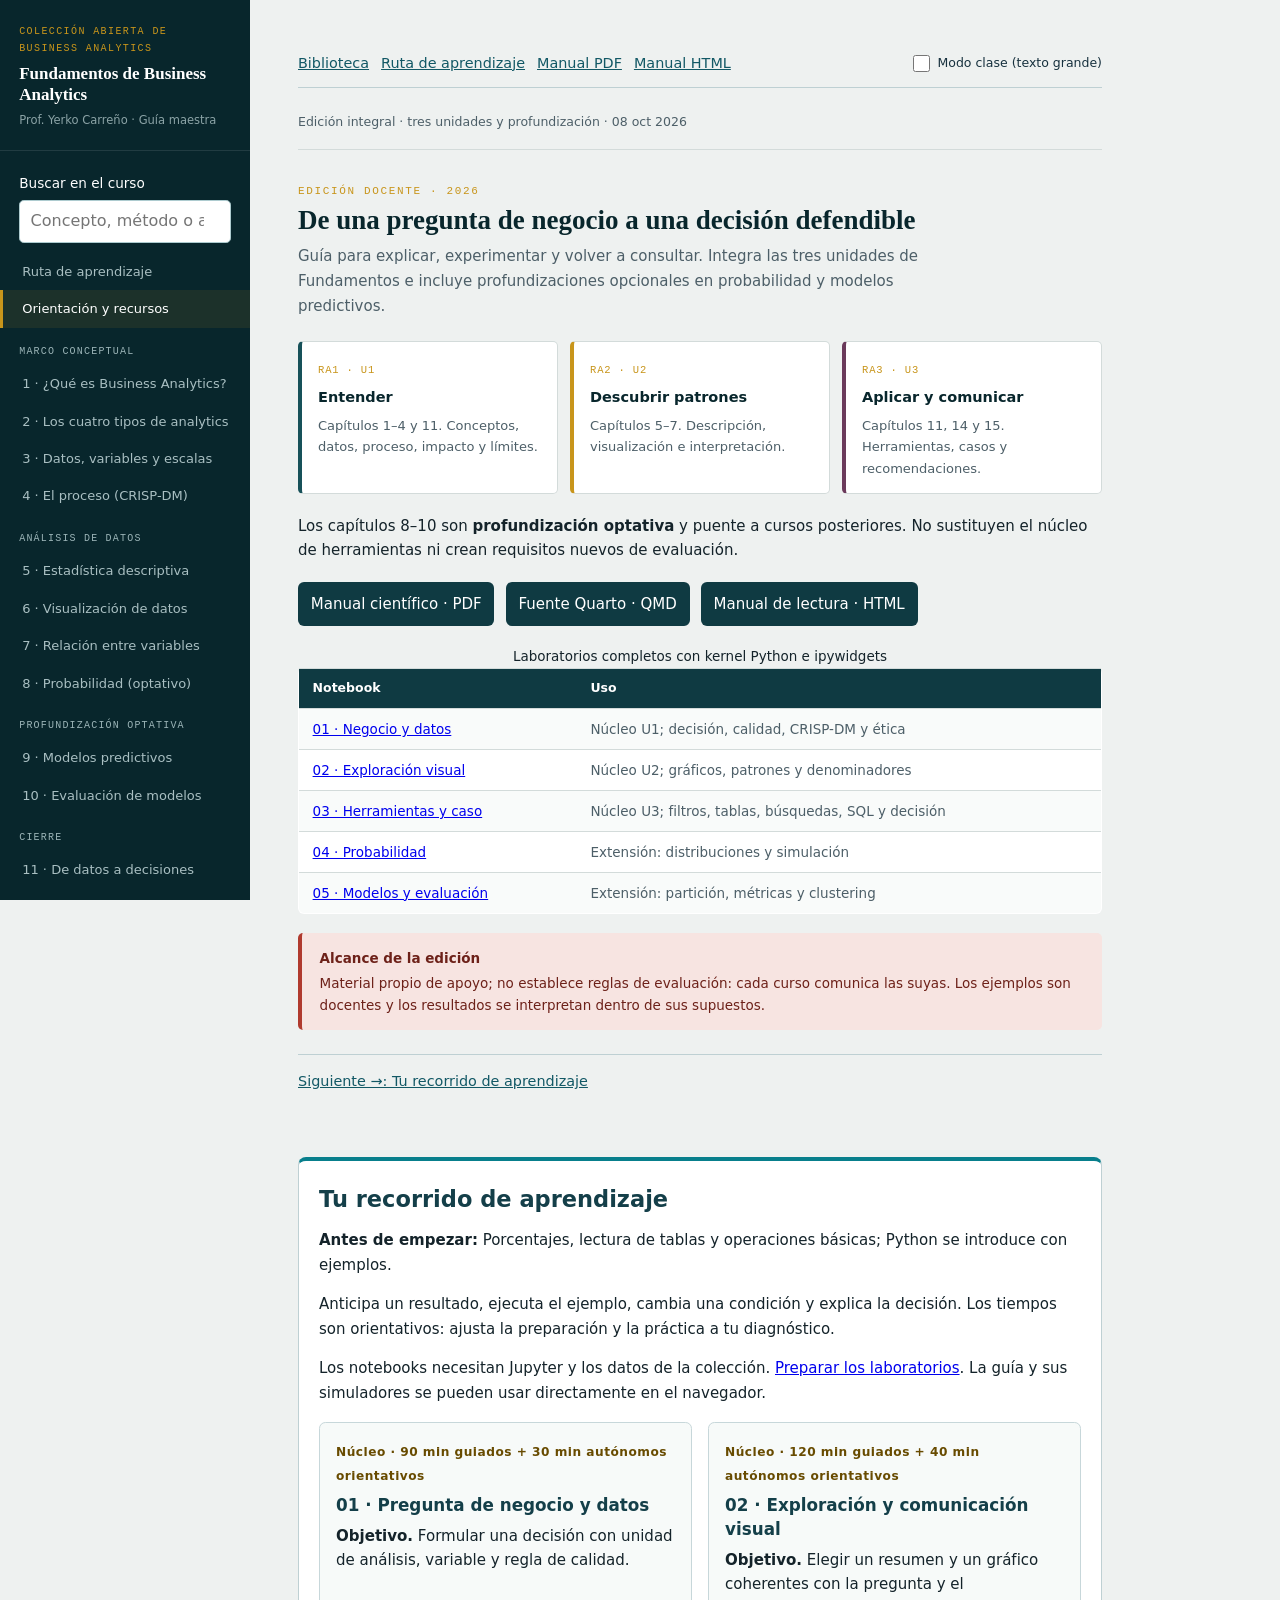
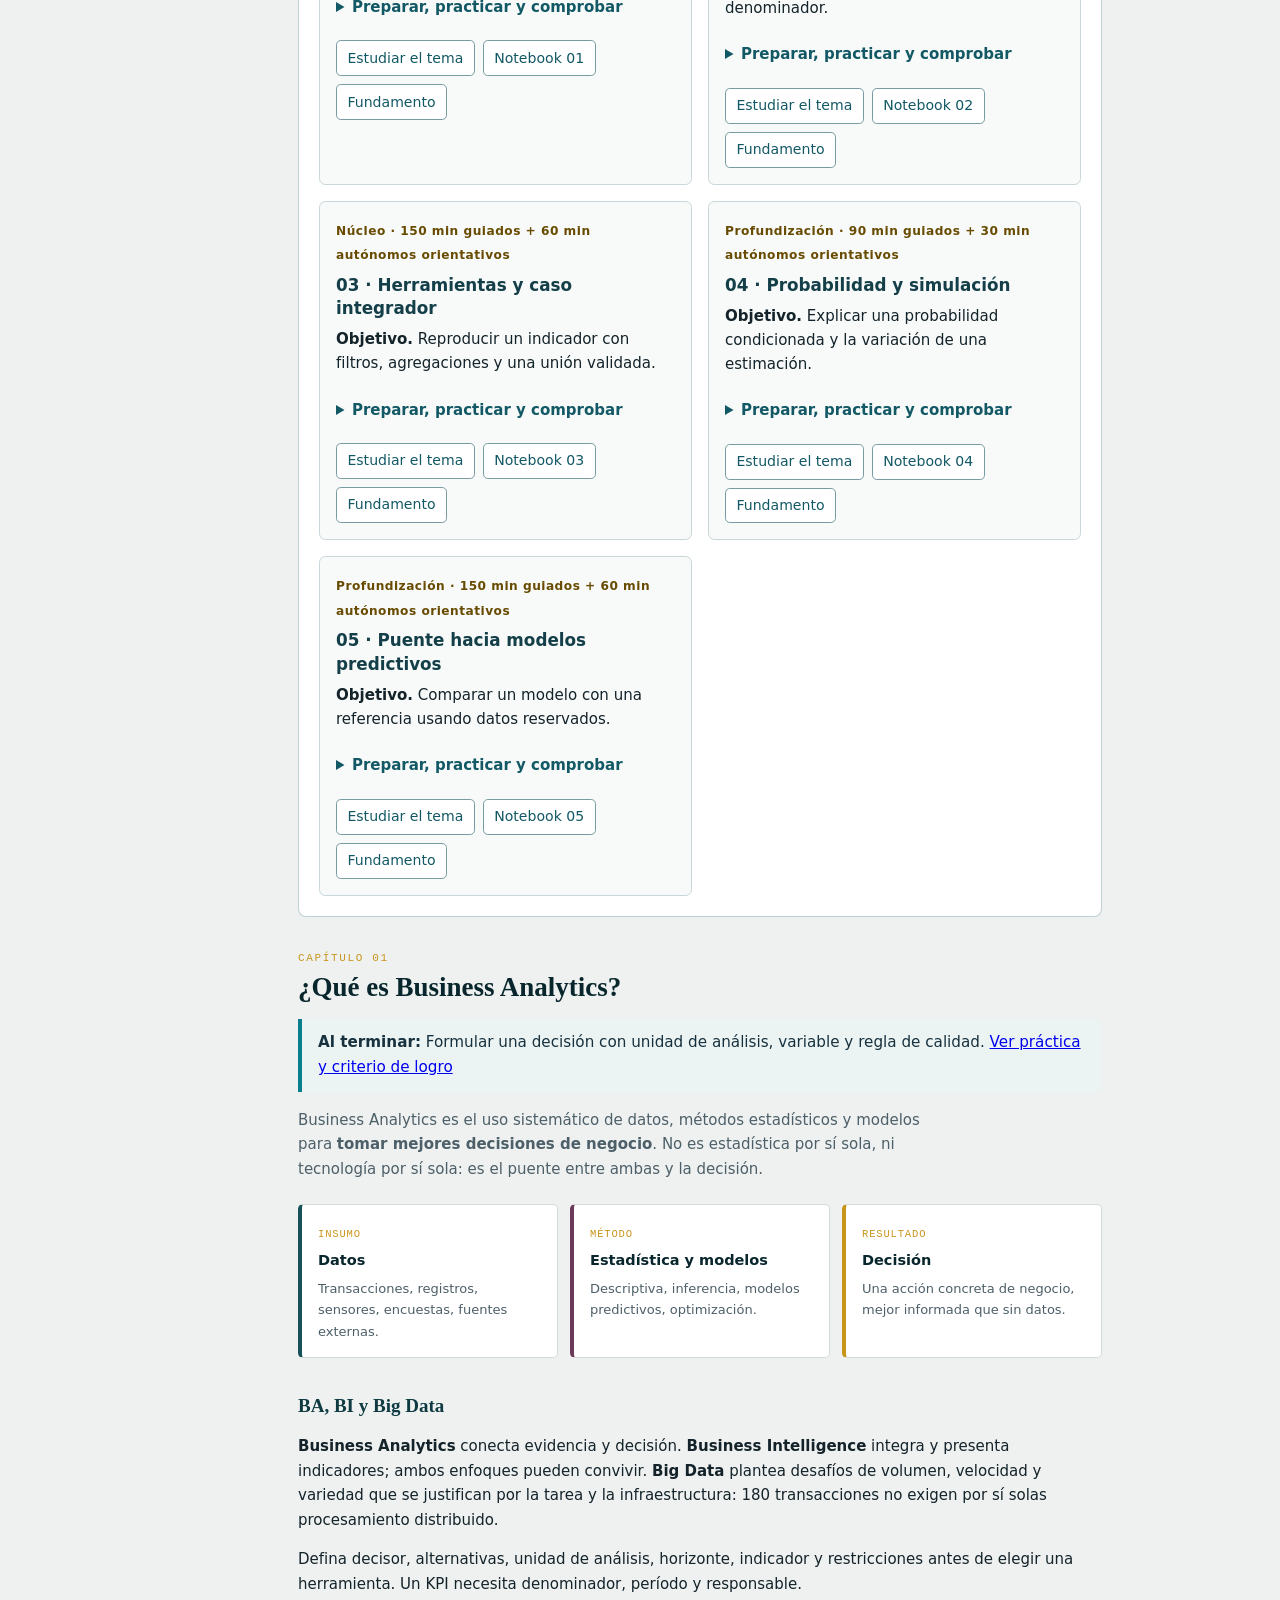
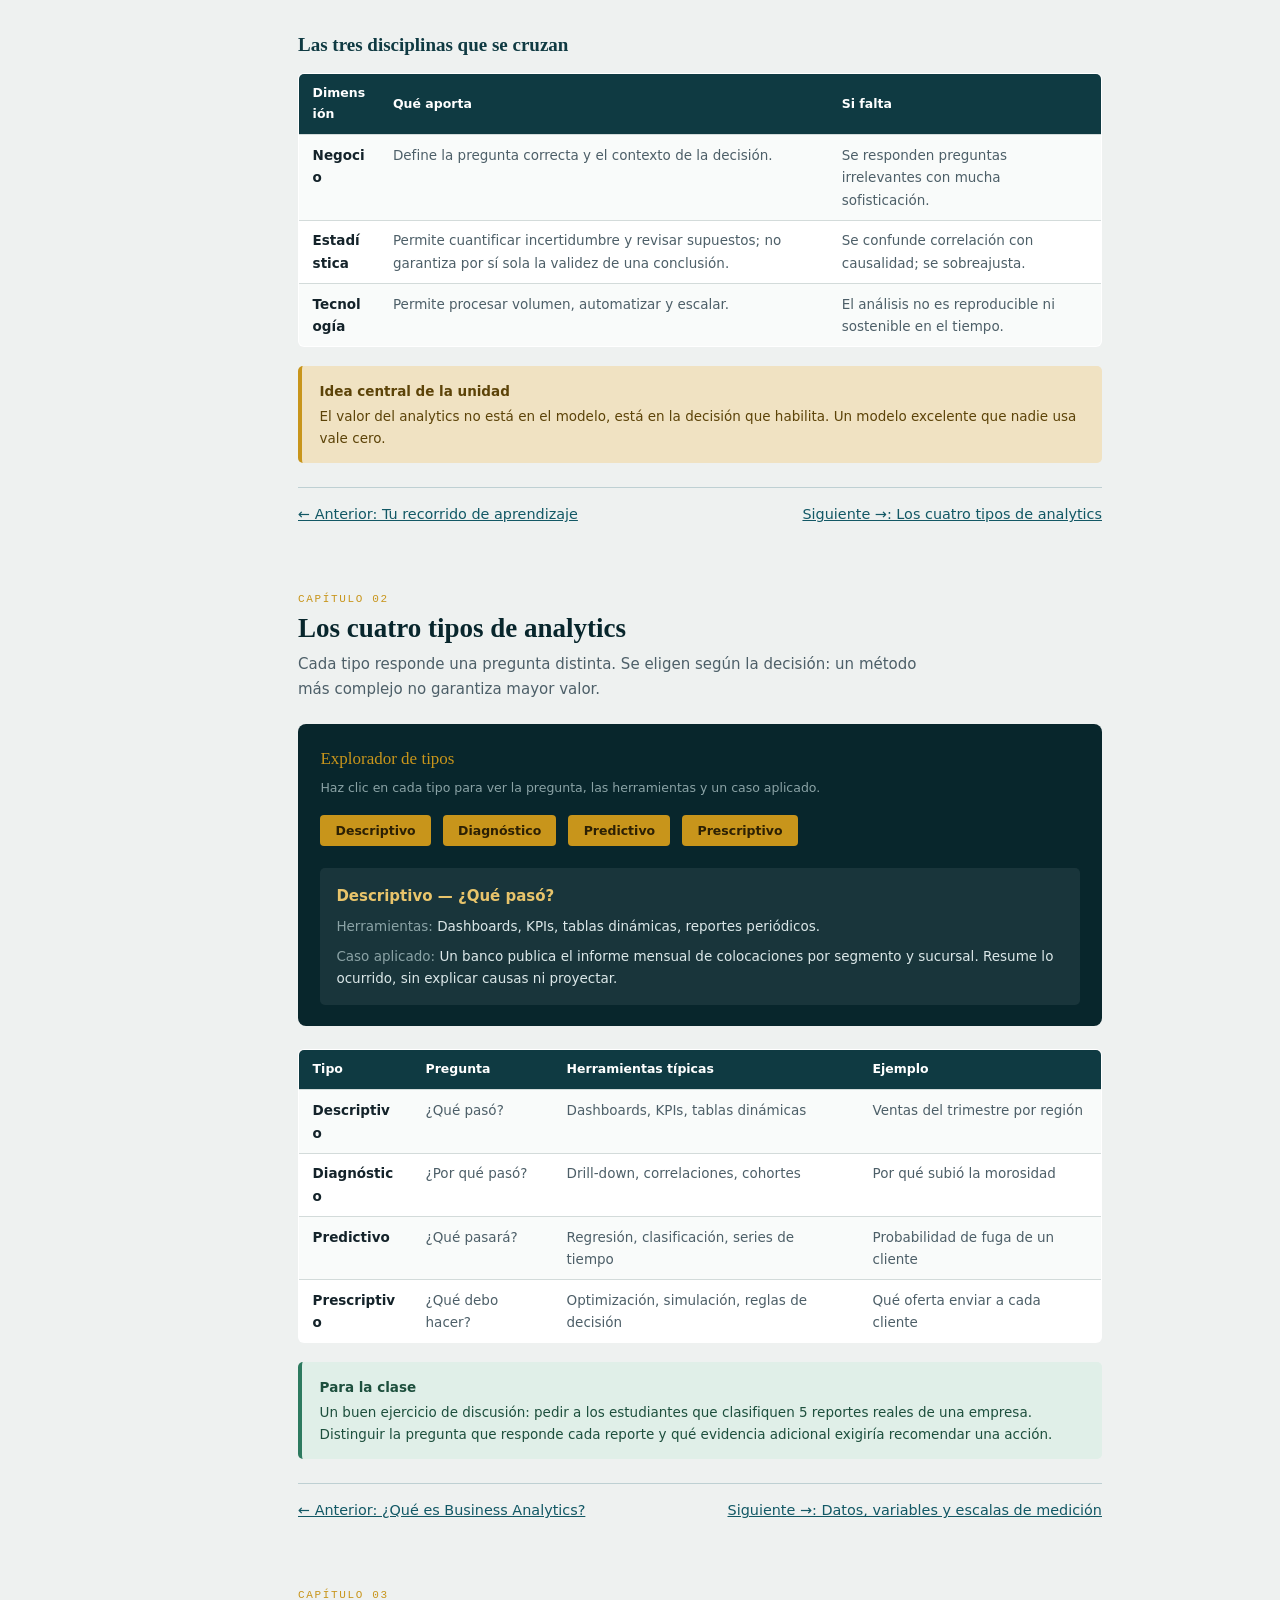
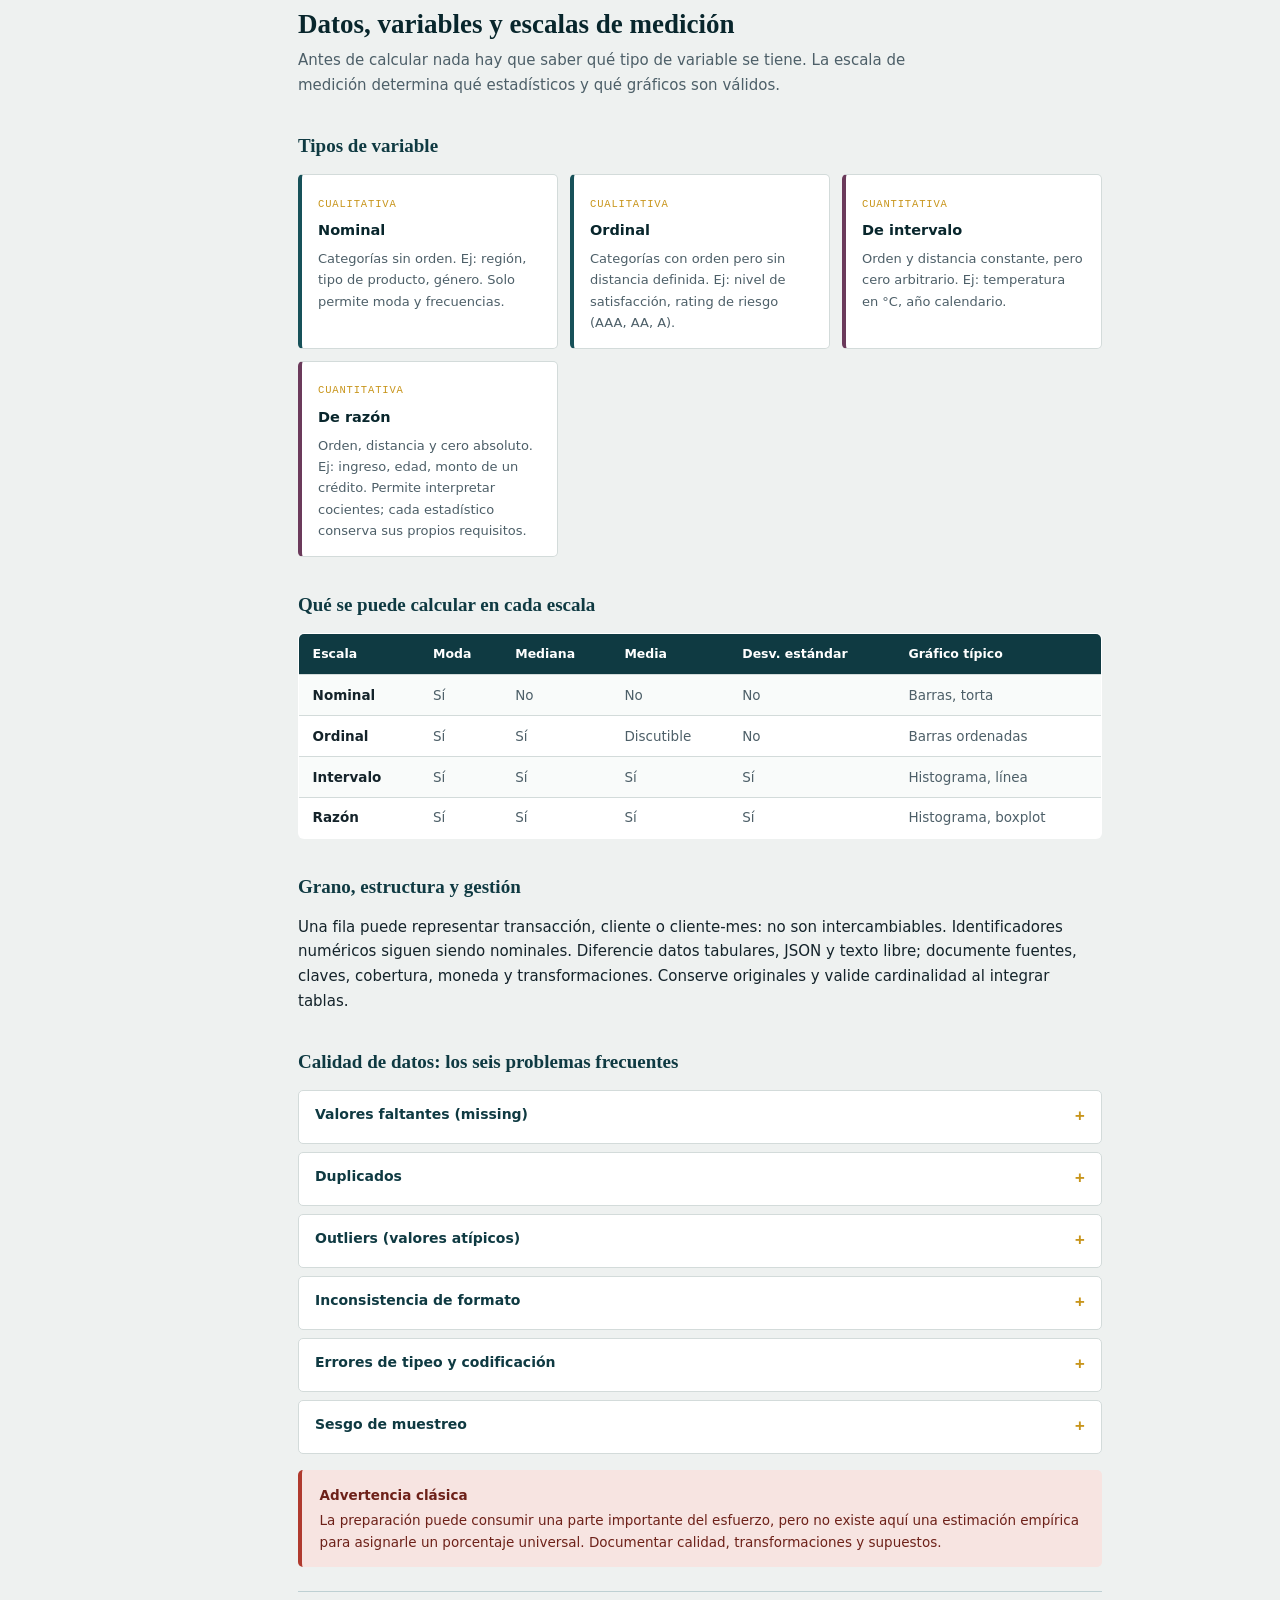
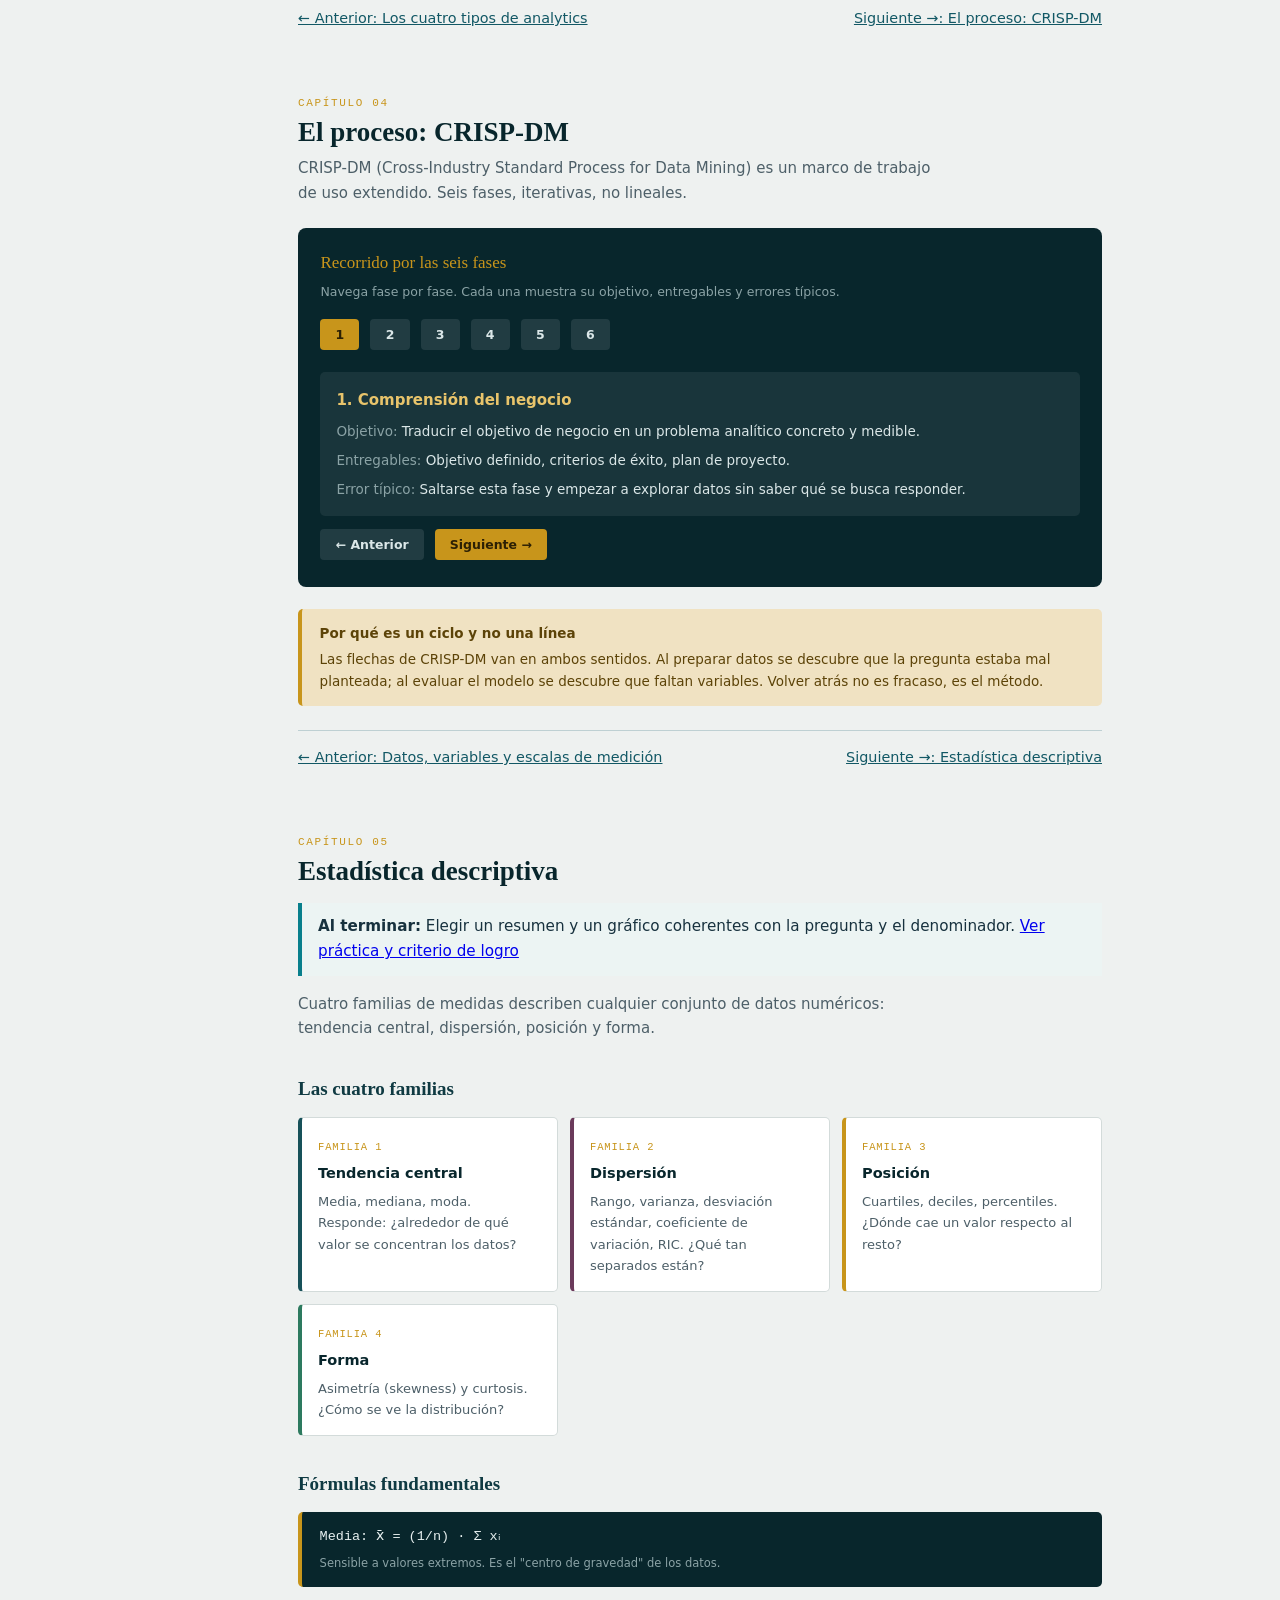
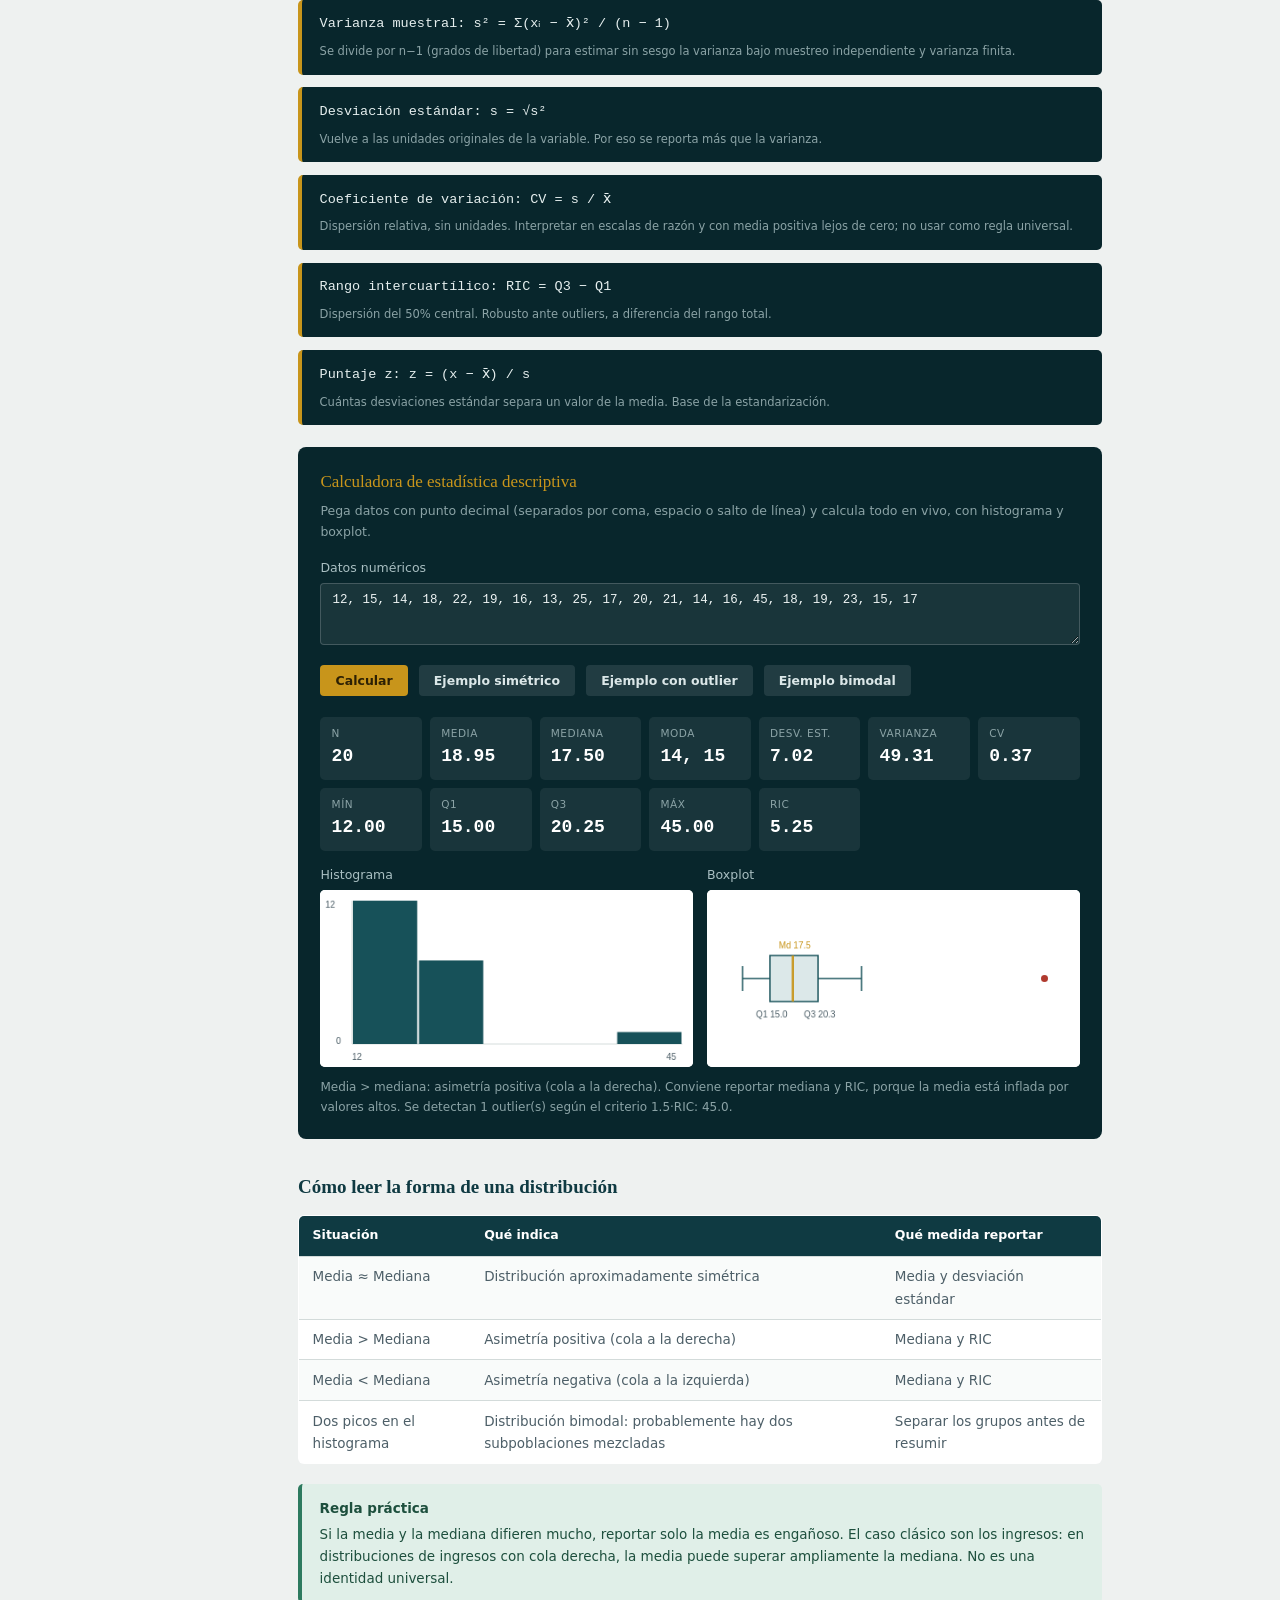
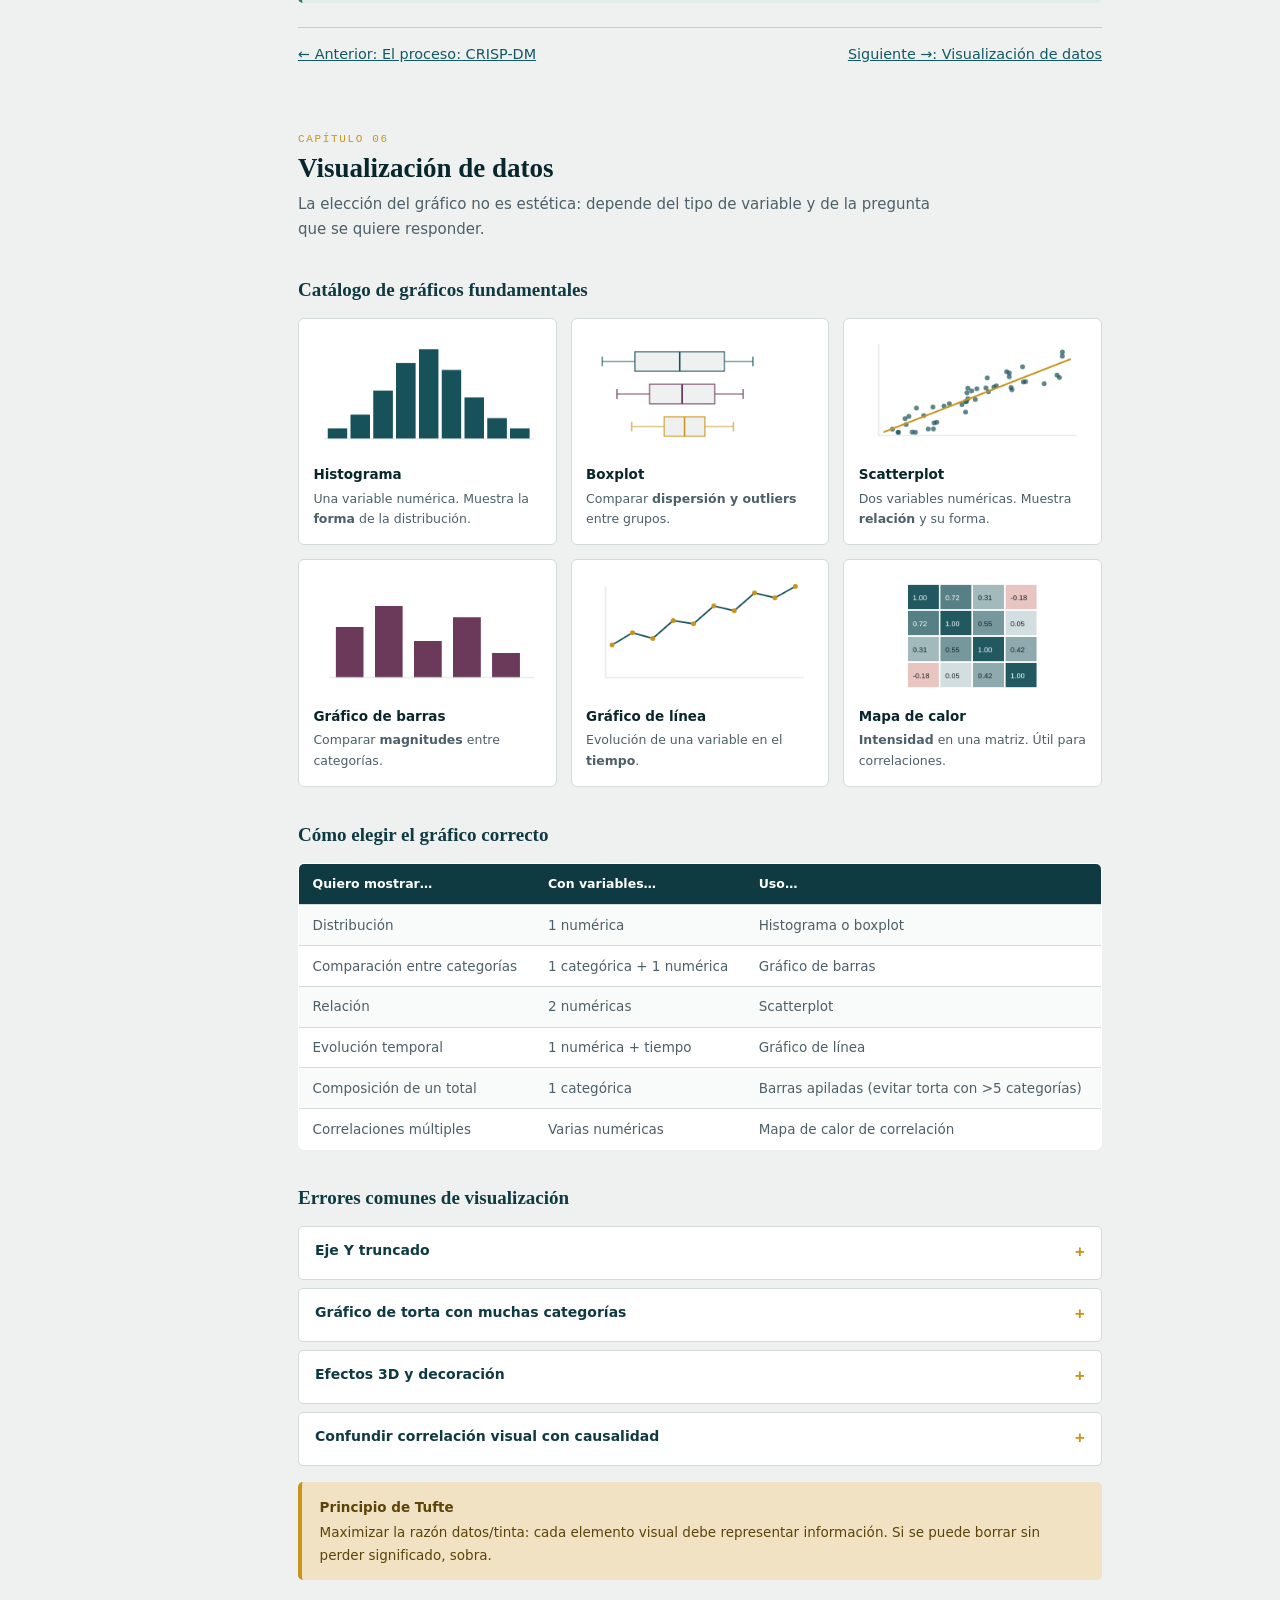
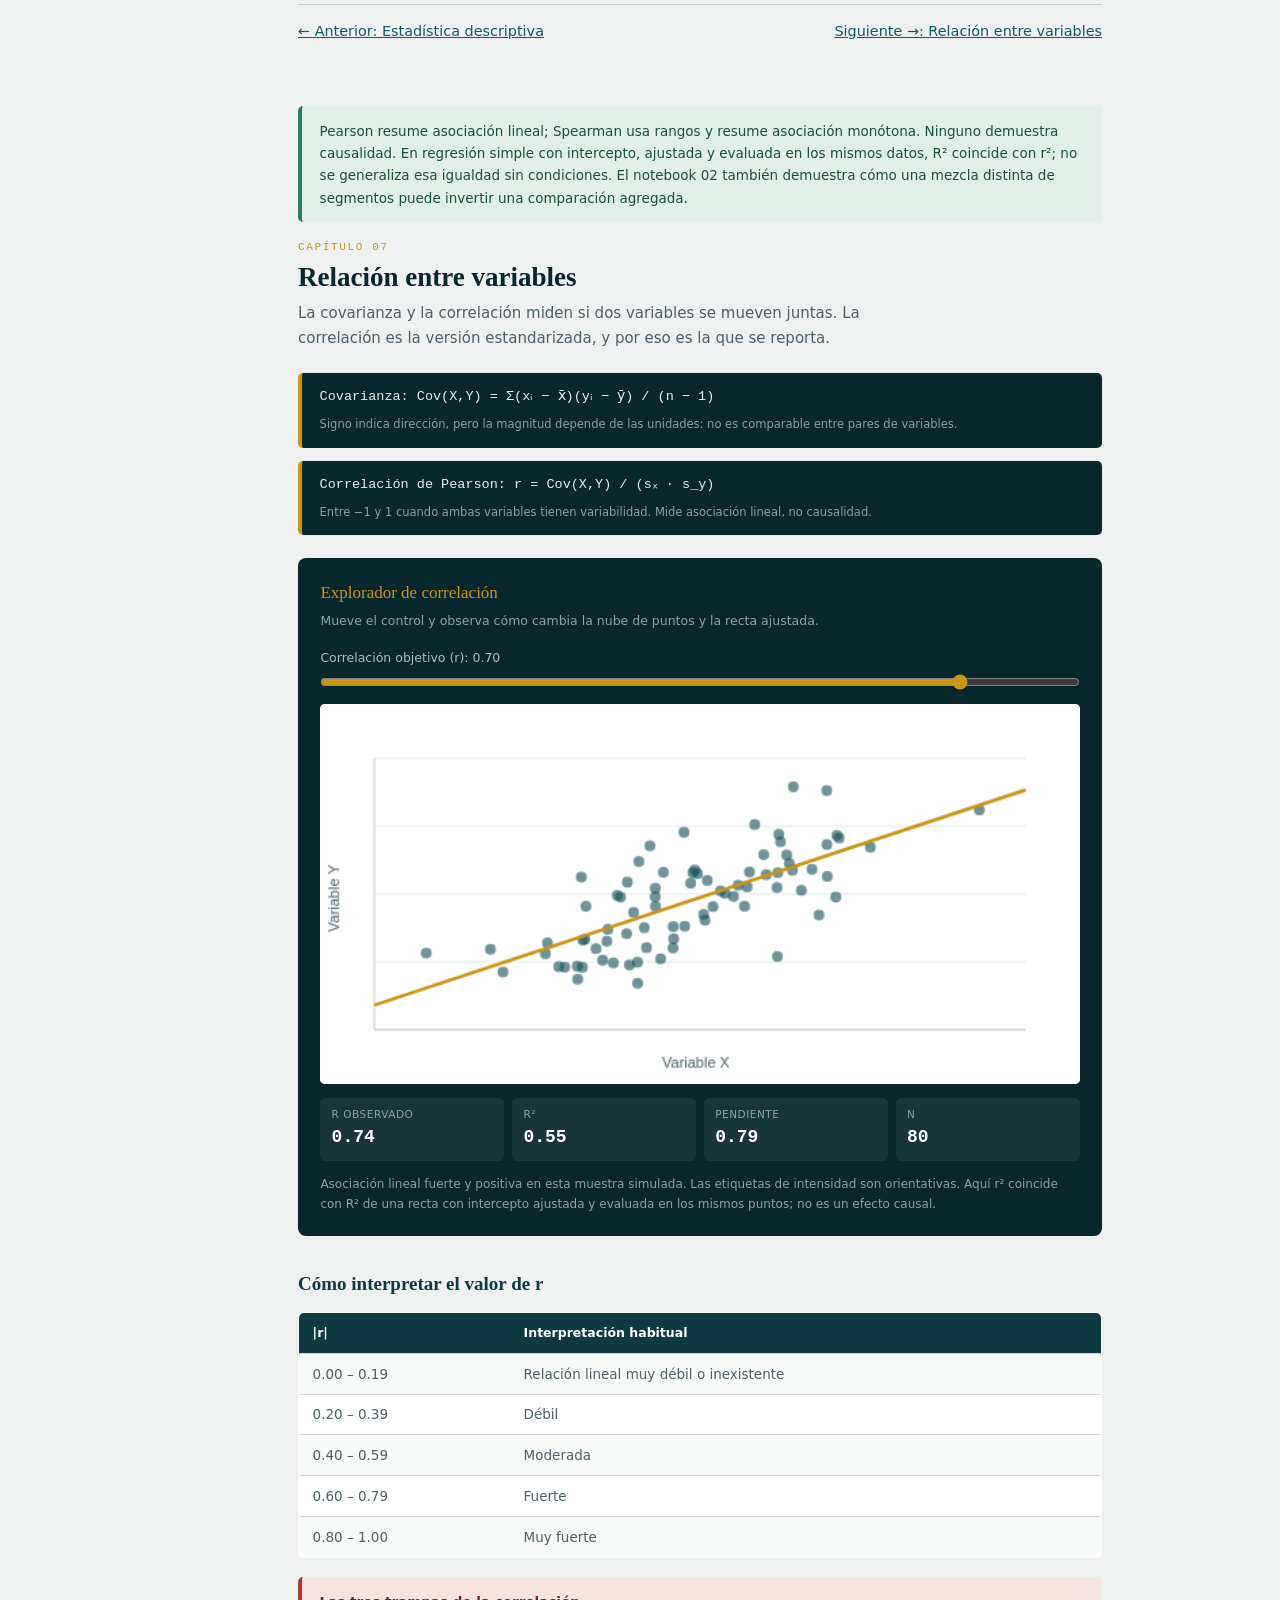
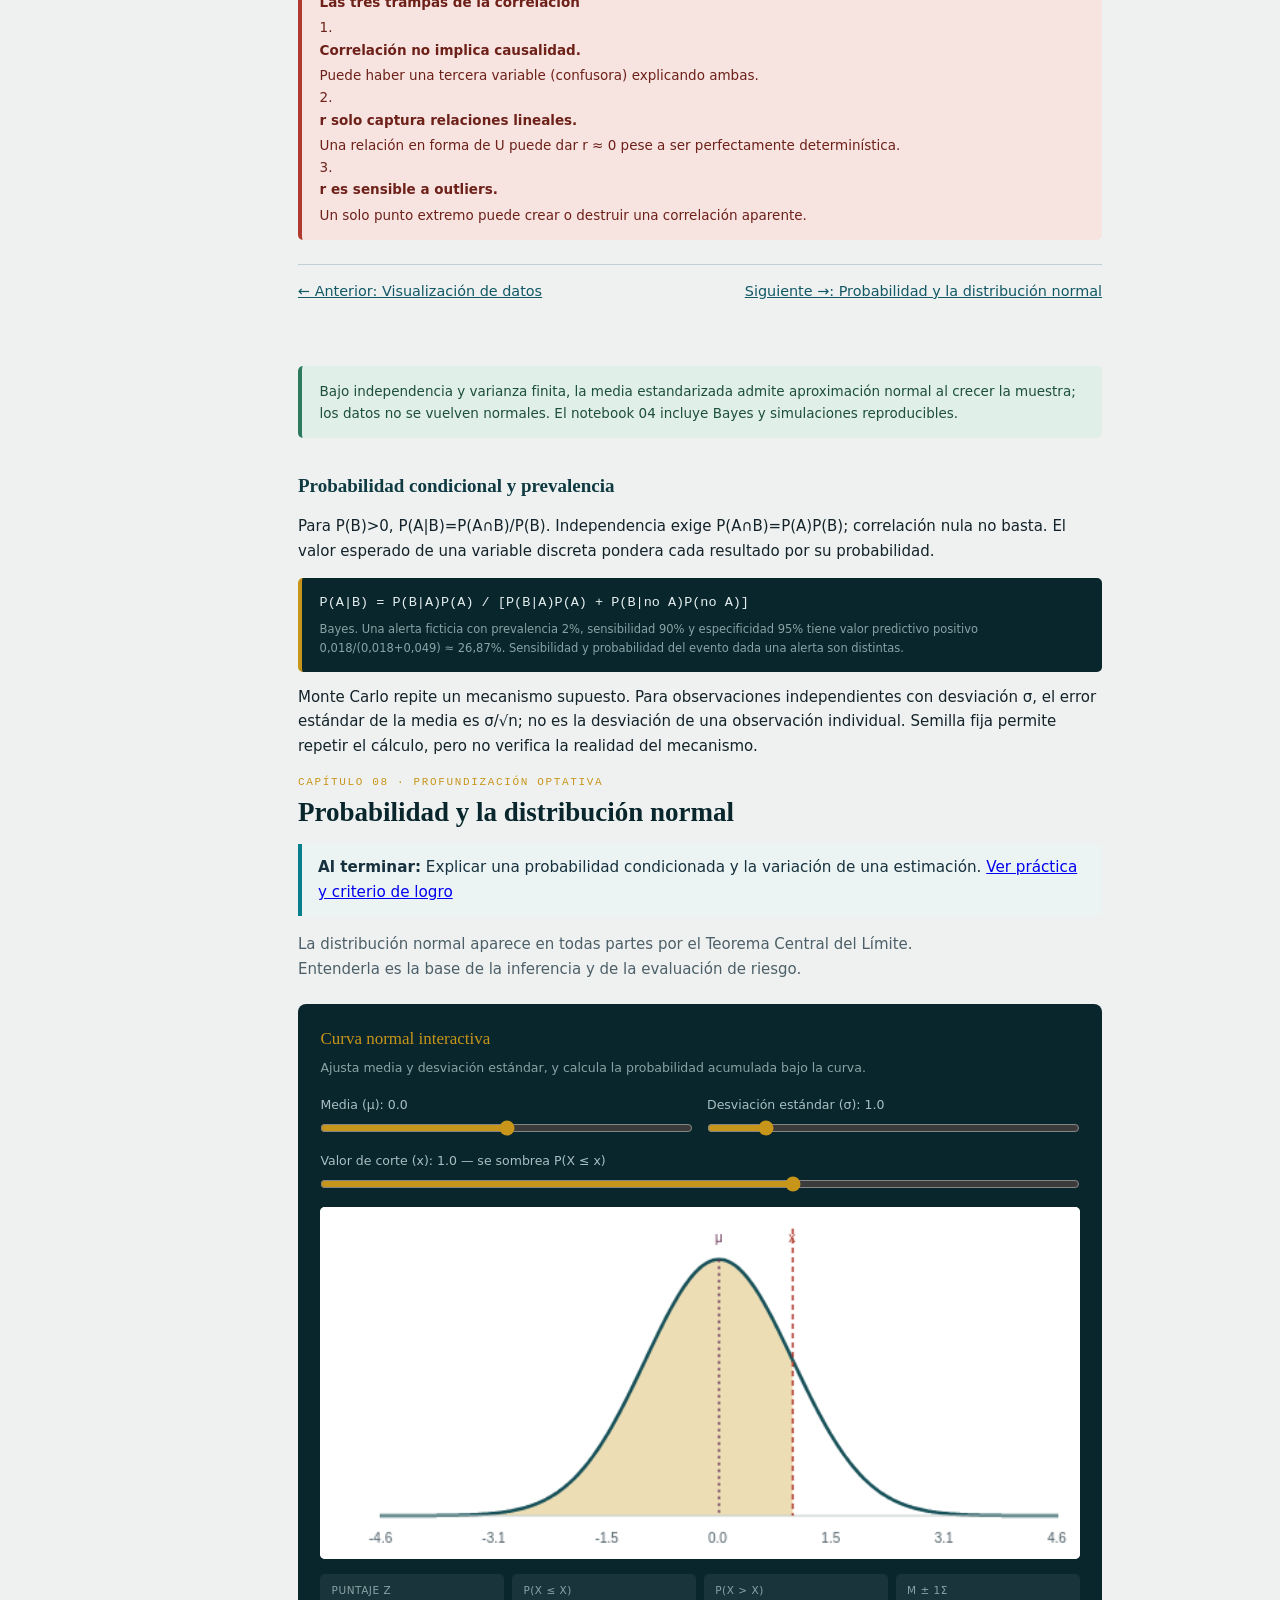
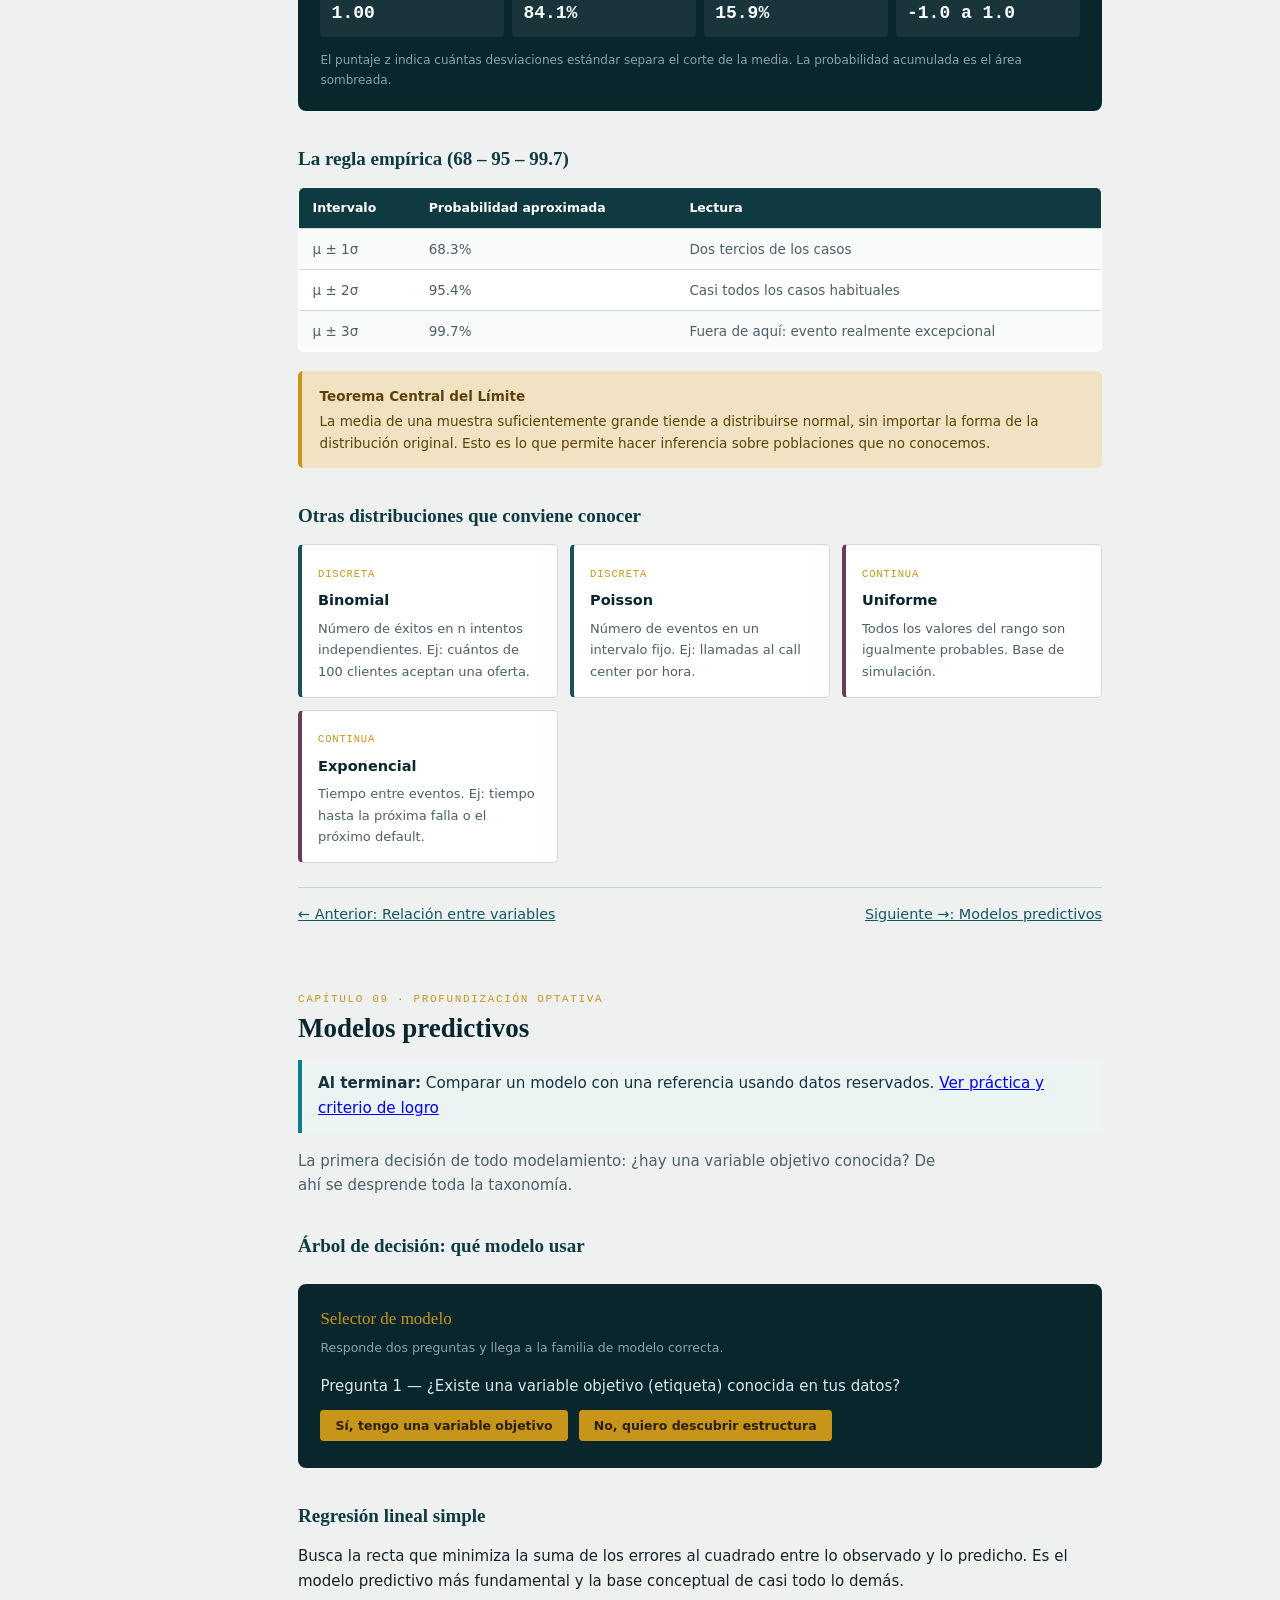
==== commit 858e088a: "Corrige validación de notebooks, intervalos y prácticas docentes Separa selección, calibración y pru" ====
--- a/01_Fundamentos_Business_Analytics/guia_maestra_ba.html
+++ b/01_Fundamentos_Business_Analytics/guia_maestra_ba.html
@@ -291,7 +291,7 @@
 </div>
 <section class="chapter" id="inicio">
 <div class="chapter-head"><div class="num">Edición docente · 2026</div><h2>De una pregunta de negocio a una decisión defendible</h2>
-<p class="sub">Guía para explicar, experimentar y volver a consultar. Integra las tres unidades de Fundamentos e incluye profundizaciones opcionales en probabilidad y modelos predictivos.</p></div>
+<p class="sub">Guía para explicar, experimentar y volver a consultar. Integra las tres unidades de Fundamentos e incluye profundizaciones opcionales en probabilidad y modelos predictivos.</p></div>
 <div class="grid3">
 <div class="tile"><span class="tag">RA1 · U1</span><h4>Entender</h4><p>Capítulos 1–4 y 11. Conceptos, datos, proceso, impacto y límites.</p></div>
 <div class="tile gold"><span class="tag">RA2 · U2</span><h4>Descubrir patrones</h4><p>Capítulos 5–7. Descripción, visualización e interpretación.</p></div>
@@ -306,19 +306,19 @@
 <tr><td><a download="" href="notebooks/FBA_04_probabilidad_simulacion.ipynb">04 · Probabilidad</a></td><td>Extensión: distribuciones y simulación</td></tr>
 <tr><td><a download="" href="notebooks/FBA_05_modelos_evaluacion.ipynb">05 · Modelos y evaluación</a></td><td>Extensión: partición, métricas y clustering</td></tr></table>
 <div class="callout warn"><strong>Alcance de la edición</strong>Material propio de apoyo; no establece reglas de evaluación: cada curso comunica las suyas. Los ejemplos son docentes y los resultados se interpretan dentro de sus supuestos.</div>
-<nav aria-label="Secuencia del capítulo" class="ba-pasos" data-ba-generado=""><a href="#ruta-aprendizaje">Siguiente →: Tu recorrido de aprendizaje</a></nav></section><section class="ba-ruta" data-ba-generado="" id="ruta-aprendizaje"><h2>Tu recorrido de aprendizaje</h2><p><strong>Antes de empezar:</strong> Porcentajes, lectura de tablas y operaciones básicas; Python se introduce con ejemplos.</p><p>Anticipa un resultado, ejecuta el ejemplo, cambia una condición y explica la decisión. Los tiempos son orientativos: ajusta la preparación y la práctica a tu diagnóstico.</p><p class="ba-laboratorios">Los notebooks necesitan Jupyter y los datos de la colección. <a href="../index.html#laboratorios">Preparar los laboratorios</a>. La guía y sus simuladores se pueden usar directamente en el navegador.</p><div class="ba-modulos"><article class="ba-modulo" id="modulo-01"><span class="ba-nivel">Núcleo · 60–90 min orientativos</span>
+<nav aria-label="Secuencia del capítulo" class="ba-pasos" data-ba-generado=""><a href="#ruta-aprendizaje">Siguiente →: Tu recorrido de aprendizaje</a></nav></section><section class="ba-ruta" data-ba-generado="" id="ruta-aprendizaje"><h2>Tu recorrido de aprendizaje</h2><p><strong>Antes de empezar:</strong> Porcentajes, lectura de tablas y operaciones básicas; Python se introduce con ejemplos.</p><p>Anticipa un resultado, ejecuta el ejemplo, cambia una condición y explica la decisión. Los tiempos son orientativos: ajusta la preparación y la práctica a tu diagnóstico.</p><p class="ba-laboratorios">Los notebooks necesitan Jupyter y los datos de la colección. <a href="../index.html#laboratorios">Preparar los laboratorios</a>. La guía y sus simuladores se pueden usar directamente en el navegador.</p><div class="ba-modulos"><article class="ba-modulo" id="modulo-01"><span class="ba-nivel">Núcleo · 90 min guiados + 30 min autónomos orientativos</span>
 <h3>01 · Pregunta de negocio y datos</h3><p><strong>Objetivo.</strong> Formular una decisión con unidad de análisis, variable y regla de calidad.</p>
 <details><summary>Preparar, practicar y comprobar</summary><dl><dt>Preparación</dt><dd>Distinguir una fila de una variable y calcular un porcentaje.</dd><dt>Ejemplo trabajado</dt><dd>QuillayMarket: convertir «mejorar ventas» en una pregunta con período, responsable e indicador.</dd><dt>Tu práctica</dt><dd>Cambiar la unidad de venta a cliente y explicar qué agregado deja de ser válido.</dd><dt>Criterio de logro</dt><dd>Entregar una ficha con pregunta, unidad, fuente, decisión y dos límites.</dd></dl></details>
-<div class="ba-recursos"><a href="#c1">Estudiar el tema</a><a download="" href="notebooks/FBA_01_negocio_datos.ipynb">Notebook 01</a><a href="material_propio/FBA_manual_cientifico.html#sec-negocio">Fundamento</a></div></article><article class="ba-modulo" id="modulo-02"><span class="ba-nivel">Núcleo · 60–90 min orientativos</span>
+<div class="ba-recursos"><a href="#c1">Estudiar el tema</a><a download="" href="notebooks/FBA_01_negocio_datos.ipynb">Notebook 01</a><a href="material_propio/FBA_manual_cientifico.html#sec-negocio">Fundamento</a></div></article><article class="ba-modulo" id="modulo-02"><span class="ba-nivel">Núcleo · 120 min guiados + 40 min autónomos orientativos</span>
 <h3>02 · Exploración y comunicación visual</h3><p><strong>Objetivo.</strong> Elegir un resumen y un gráfico coherentes con la pregunta y el denominador.</p>
 <details><summary>Preparar, practicar y comprobar</summary><dl><dt>Preparación</dt><dd>Ficha del módulo 01; media, mediana y tipo de variable.</dd><dt>Ejemplo trabajado</dt><dd>Comparar ingresos por producto y evolución mensual sin atribuir causalidad a una línea.</dd><dt>Tu práctica</dt><dd>Filtrar un segmento y comprobar si cambia el mensaje al mantener el mismo denominador.</dd><dt>Criterio de logro</dt><dd>Presentar un gráfico con unidad, período, población y una interpretación verificable.</dd></dl></details>
-<div class="ba-recursos"><a href="#c5">Estudiar el tema</a><a download="" href="notebooks/FBA_02_exploracion_visual.ipynb">Notebook 02</a><a href="material_propio/FBA_manual_cientifico.html#sec-visualizacion">Fundamento</a></div></article><article class="ba-modulo" id="modulo-03"><span class="ba-nivel">Núcleo · 60–90 min orientativos</span>
+<div class="ba-recursos"><a href="#c5">Estudiar el tema</a><a download="" href="notebooks/FBA_02_exploracion_visual.ipynb">Notebook 02</a><a href="material_propio/FBA_manual_cientifico.html#sec-visualizacion">Fundamento</a></div></article><article class="ba-modulo" id="modulo-03"><span class="ba-nivel">Núcleo · 150 min guiados + 60 min autónomos orientativos</span>
 <h3>03 · Herramientas y caso integrador</h3><p><strong>Objetivo.</strong> Reproducir un indicador con filtros, agregaciones y una unión validada.</p>
 <details><summary>Preparar, practicar y comprobar</summary><dl><dt>Preparación</dt><dd>Módulos 01–02; claves de una tabla y lectura de una fórmula.</dd><dt>Ejemplo trabajado</dt><dd>Conciliar el ingreso de QuillayMarket entre pandas y SQL sobre las mismas filas.</dd><dt>Tu práctica</dt><dd>Introducir una clave repetida en una copia y detectar por qué se inflan los totales.</dd><dt>Criterio de logro</dt><dd>Entregar cálculo conciliado, control de cardinalidad y recomendación con sensibilidad.</dd></dl></details>
-<div class="ba-recursos"><a href="#c14">Estudiar el tema</a><a download="" href="notebooks/FBA_03_herramientas_caso_integrador.ipynb">Notebook 03</a><a href="material_propio/FBA_manual_cientifico.html#sec-herramientas">Fundamento</a></div></article><article class="ba-modulo" id="modulo-04"><span class="ba-nivel">Profundización · 90–120 min orientativos</span>
+<div class="ba-recursos"><a href="#c14">Estudiar el tema</a><a download="" href="notebooks/FBA_03_herramientas_caso_integrador.ipynb">Notebook 03</a><a href="material_propio/FBA_manual_cientifico.html#sec-herramientas">Fundamento</a></div></article><article class="ba-modulo" id="modulo-04"><span class="ba-nivel">Profundización · 90 min guiados + 30 min autónomos orientativos</span>
 <h3>04 · Probabilidad y simulación</h3><p><strong>Objetivo.</strong> Explicar una probabilidad condicionada y la variación de una estimación.</p>
 <details><summary>Preparar, practicar y comprobar</summary><dl><dt>Preparación</dt><dd>Fracciones, porcentajes y distribuciones descritas en el módulo 02.</dd><dt>Ejemplo trabajado</dt><dd>Comparar probabilidad de alerta dada una condición y condición dada una alerta.</dd><dt>Tu práctica</dt><dd>Cambiar la tasa base conservando sensibilidad y especificidad; anticipar el posterior.</dd><dt>Criterio de logro</dt><dd>Dibujar una tabla de frecuencias y explicar el efecto de n sin confundir sesgo con precisión.</dd></dl></details>
-<div class="ba-recursos"><a href="#c8">Estudiar el tema</a><a download="" href="notebooks/FBA_04_probabilidad_simulacion.ipynb">Notebook 04</a><a href="material_propio/FBA_manual_cientifico.html#sec-probabilidad">Fundamento</a></div></article><article class="ba-modulo" id="modulo-05"><span class="ba-nivel">Profundización · 90–120 min orientativos</span>
+<div class="ba-recursos"><a href="#c8">Estudiar el tema</a><a download="" href="notebooks/FBA_04_probabilidad_simulacion.ipynb">Notebook 04</a><a href="material_propio/FBA_manual_cientifico.html#sec-probabilidad">Fundamento</a></div></article><article class="ba-modulo" id="modulo-05"><span class="ba-nivel">Profundización · 150 min guiados + 60 min autónomos orientativos</span>
 <h3>05 · Puente hacia modelos predictivos</h3><p><strong>Objetivo.</strong> Comparar un modelo con una referencia usando datos reservados.</p>
 <details><summary>Preparar, practicar y comprobar</summary><dl><dt>Preparación</dt><dd>Módulos 01–02 y noción de probabilidad; ejecutar celdas en orden.</dd><dt>Ejemplo trabajado</dt><dd>Separar ajuste y evaluación y observar cómo cambia una decisión al mover el umbral.</dd><dt>Tu práctica</dt><dd>Justificar un costo distinto de falso negativo y comprobar su efecto en la recomendación.</dd><dt>Criterio de logro</dt><dd>Informar partición, referencia, métrica, costo y un límite de generalización.</dd></dl></details>
 <div class="ba-recursos"><a href="#c9">Estudiar el tema</a><a download="" href="notebooks/FBA_05_modelos_evaluacion.ipynb">Notebook 05</a><a href="material_propio/FBA_manual_cientifico.html#sec-modelos">Fundamento</a></div></article></div></section>
@@ -749,7 +749,7 @@
 <li>Reproduzca el cálculo en el notebook 03 con pandas y SQL en memoria. Justifique cualquier diferencia.</li></ol>
 <div class="formula">Ticket = ingreso / transacciones · Precio por unidad = ingreso / unidades<span class="note">No se promedian tickets de grupos sin considerar sus tamaños. Una selección vacía no tiene ticket observado.</span></div>
 <p>SQL permite expresar el mismo filtro con WHERE y la agregación con GROUP BY. El notebook utiliza parámetros y una base en memoria. En búsquedas, una clave repetida debe detectarse antes de que una unión multiplique filas e ingresos.</p>
-<nav aria-label="Secuencia del capítulo" class="ba-pasos" data-ba-generado=""><a href="#c13">← Anterior: Autoevaluación</a><a href="#c15">Siguiente →: Casos sectoriales y decisiones bajo supuestos</a></nav></section>
+<p><a href="material_propio/FBA_herramientas.xlsx">Práctica propia de herramientas y controles</a></p><nav aria-label="Secuencia del capítulo" class="ba-pasos" data-ba-generado=""><a href="#c13">← Anterior: Autoevaluación</a><a href="#c15">Siguiente →: Casos sectoriales y decisiones bajo supuestos</a></nav></section>
 <section class="chapter" id="c15">
 <div class="chapter-head"><div class="num">Capítulo 15 · Aplicación y comunicación</div><h2>Casos sectoriales y decisiones bajo supuestos</h2><p class="sub">Separar lo que observamos de lo que suponemos.</p></div>
 <table class="data"><tr><th>Contexto</th><th>Indicador y pregunta</th><th>Revisión necesaria</th></tr>
